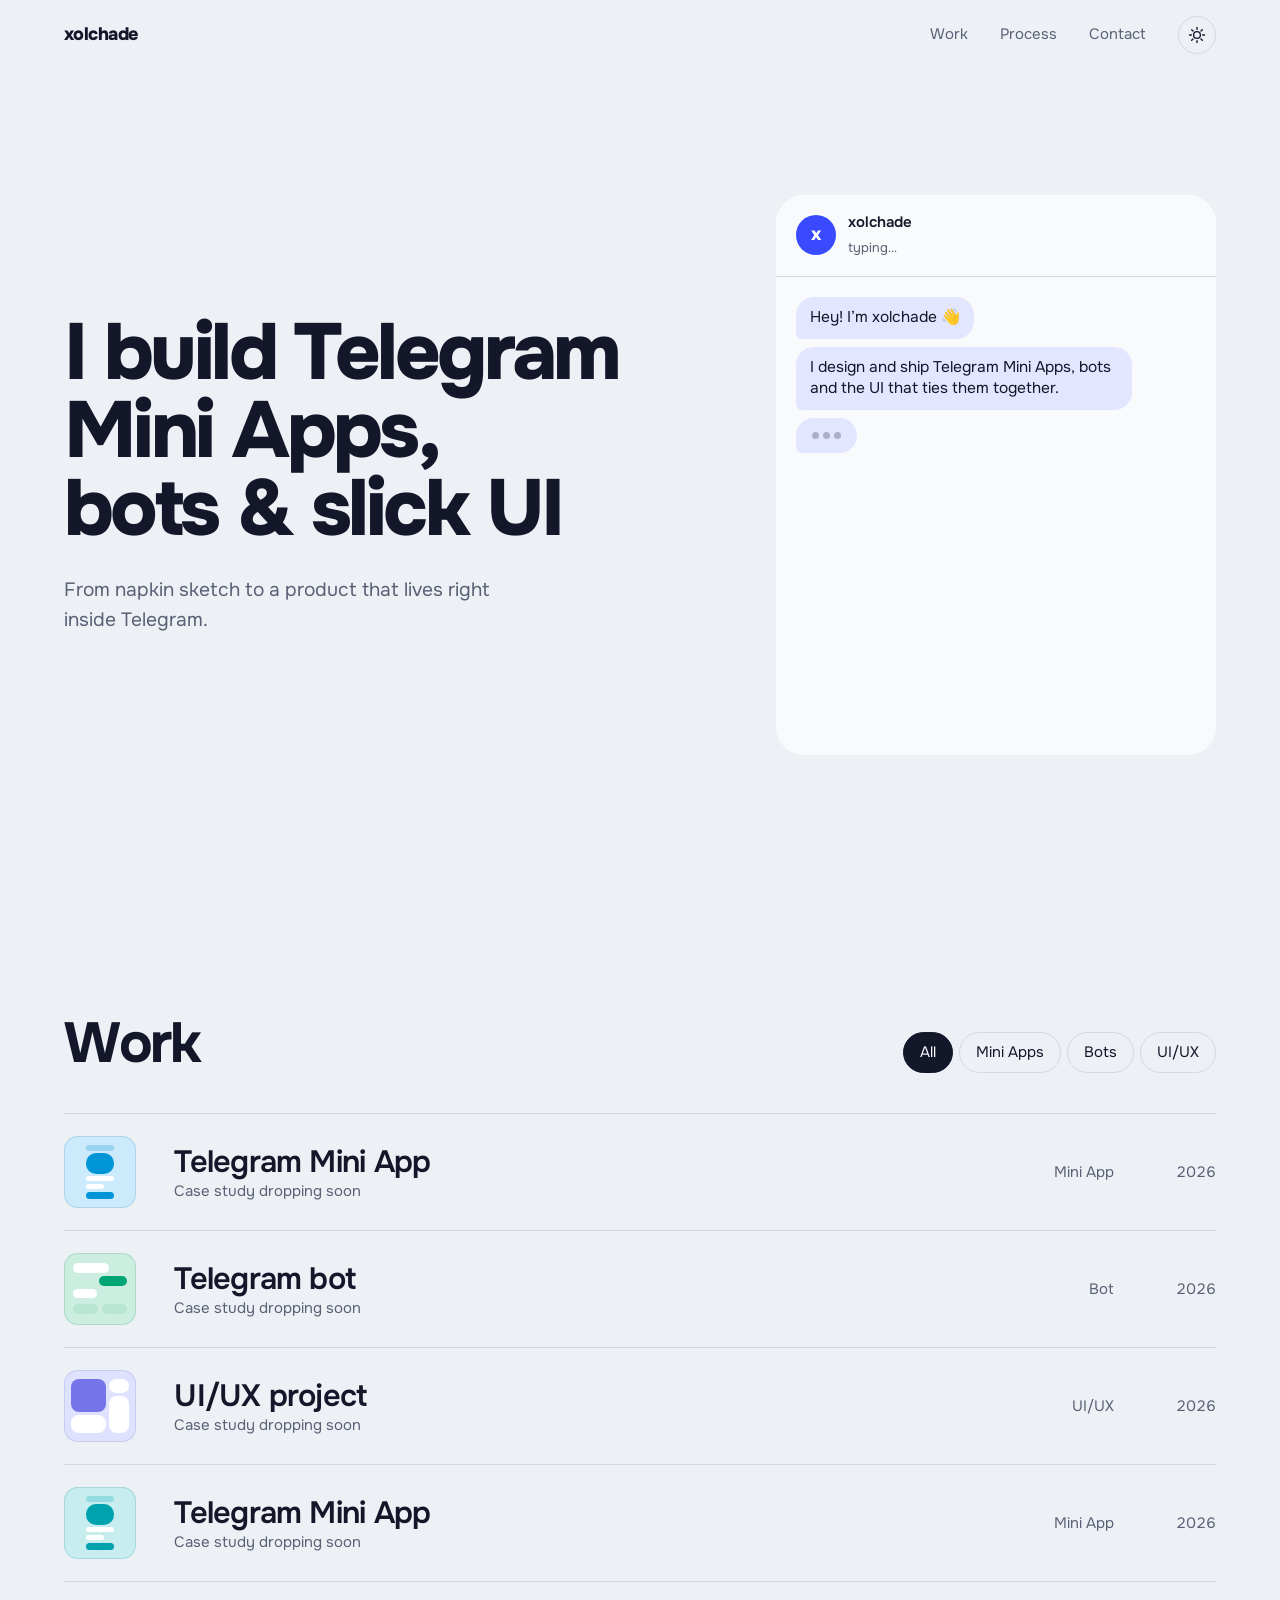
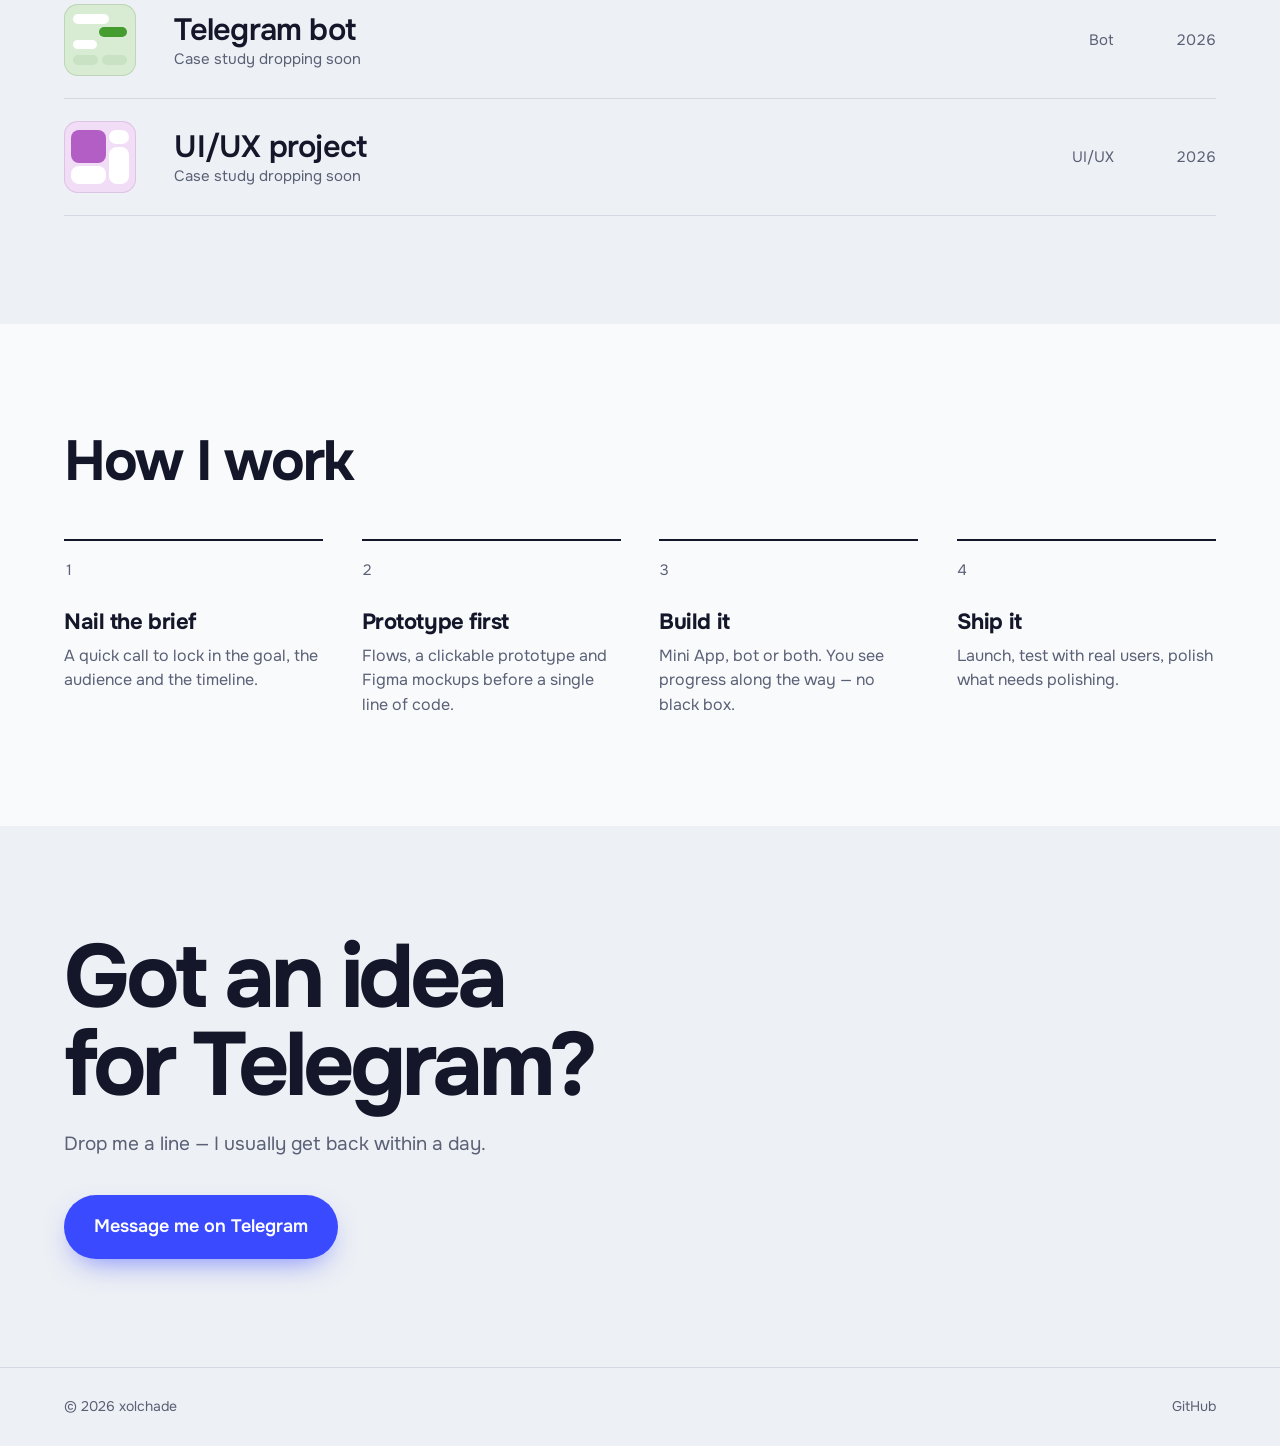
==== index.html @ cffe32b4 "Dark theme, English copy, share image, 404 page Co-Authored-By: Claude Opus 5.5 <noreply@anthropic.c" ====
<!doctype html>
<html lang="en">
<head>
  <meta charset="utf-8">
  <meta name="viewport" content="width=device-width, initial-scale=1">
  <script>try{const t=localStorage.getItem("theme");if(t)document.documentElement.dataset.theme=t}catch{}</script>
  <title>xolchade — Telegram Mini Apps, bots & UI/UX</title>
  <meta name="description" content="I design and ship Telegram Mini Apps, bots and the UI that ties them together.">
  <meta name="theme-color" content="#EDF0F4" media="(prefers-color-scheme: light)">
  <meta name="theme-color" content="#12152B" media="(prefers-color-scheme: dark)">
  <meta property="og:type" content="website">
  <meta property="og:url" content="https://xolchade.github.io/">
  <meta property="og:title" content="xolchade — Telegram Mini Apps, bots & UI/UX">
  <meta property="og:description" content="I design and ship Telegram Mini Apps, bots and the UI that ties them together.">
  <meta property="og:image" content="https://xolchade.github.io/og.png">
  <meta name="twitter:card" content="summary_large_image">
  <link rel="icon" href="favicon.svg" type="image/svg+xml">
  <link rel="preconnect" href="https://fonts.googleapis.com">
  <link rel="preconnect" href="https://fonts.gstatic.com" crossorigin>
  <link rel="stylesheet" href="https://fonts.googleapis.com/css2?family=Onest:wght@400;500;600;700;800&display=swap">
  <link rel="stylesheet" href="styles.css">
  <link rel="modulepreload" href="works.js">
  <script type="speculationrules">
    { "prerender": [{ "where": { "href_matches": "*work.html*" }, "eagerness": "moderate" }] }
  </script>
</head>
<body>
  <a class="skip" href="#works">Skip to work</a>

  <header class="bar">
    <a class="logo" href="./" aria-label="Home">xolchade</a>
    <nav aria-label="Sections">
      <a href="#works">Work</a>
      <a href="#process">Process</a>
      <a href="#contact">Contact</a>
      <button class="theme" id="theme" aria-label="Switch theme">
        <svg class="sun" viewBox="0 0 24 24" aria-hidden="true"><circle cx="12" cy="12" r="4.5"/><path d="M12 2v2.5M12 19.5V22M2 12h2.5M19.5 12H22M4.9 4.9l1.8 1.8M17.3 17.3l1.8 1.8M4.9 19.1l1.8-1.8M17.3 6.7l1.8-1.8"/></svg>
        <svg class="moon" viewBox="0 0 24 24" aria-hidden="true"><path d="M20 14.5A8 8 0 1 1 9.5 4a6.5 6.5 0 0 0 10.5 10.5Z"/></svg>
      </button>
    </nav>
  </header>

  <main>
    <section class="hero">
      <div class="hero-text">
        <h1>I build Telegram Mini Apps, bots &amp;&nbsp;slick&nbsp;UI</h1>
        <p class="lede">From napkin sketch to a product that lives right inside Telegram.</p>
      </div>

      <div class="chat" aria-label="Chat with my bot">
        <div class="chat-head">
          <span class="avatar" aria-hidden="true">x</span>
          <div>
            <b>xolchade</b>
            <small id="status">typing…</small>
          </div>
        </div>
        <ol class="thread" id="thread" aria-live="polite"></ol>
        <div class="keyboard" id="keyboard" hidden>
          <button data-go="works">Show me your work</button>
          <button data-go="process">How do you work?</button>
          <button data-go="contact" class="wide">Let’s build something</button>
        </div>
      </div>
    </section>

    <section id="works" class="works">
      <div class="works-head">
        <h2>Work</h2>
        <div class="filters" role="group" aria-label="Filter projects">
          <button aria-pressed="true" data-filter="all">All</button>
          <button aria-pressed="false" data-filter="miniapp">Mini Apps</button>
          <button aria-pressed="false" data-filter="bot">Bots</button>
          <button aria-pressed="false" data-filter="ui">UI/UX</button>
        </div>
      </div>
      <ul class="list" id="list"></ul>
      <div class="floater" id="floater" aria-hidden="true"></div>
    </section>

    <section id="process" class="process">
      <h2>How I work</h2>
      <ol class="steps">
        <li><h3>Nail the brief</h3><p>A quick call to lock in the goal, the audience and the timeline.</p></li>
        <li><h3>Prototype first</h3><p>Flows, a clickable prototype and Figma mockups before a single line of code.</p></li>
        <li><h3>Build it</h3><p>Mini App, bot or both. You see progress along the way — no black box.</p></li>
        <li><h3>Ship it</h3><p>Launch, test with real users, polish what needs polishing.</p></li>
      </ol>
    </section>

    <section id="contact" class="contact">
      <h2>Got an idea for Telegram?</h2>
      <p>Drop me a line — I usually get back within a day.</p>
      <a class="cta" id="tg" href="#">Message me on Telegram</a>
    </section>
  </main>

  <footer class="foot">
    <span>© <span id="y"></span> xolchade</span>
    <a id="gh" href="#">GitHub</a>
  </footer>

  <script type="module" src="app.js"></script>
  <script type="module" src="theme.js"></script>
</body>
</html>
---- styles.css ----
/* xolchade — portfolio */
@view-transition { navigation: auto; }

:root {
  color-scheme: light dark;
  --frost: light-dark(#EDF0F4, #12152B);
  --paper: light-dark(#F9FAFC, #1A1E3A);
  --ink: light-dark(#14172A, #E9ECF7);
  --slate: light-dark(#5A6075, #9CA3C2);
  --line: light-dark(#D3D8E2, #2B3157);
  --signal: light-dark(#3A4BFF, #7D8BFF);
  --on-signal: light-dark(#FFFFFF, #0E1130);
  --bubble: light-dark(#E2E6FF, #272D5A);
  --shadow: light-dark(var(--shadow), rgb(0 0 0 / .6));
  --font: "Onest", system-ui, sans-serif;
  --pad: clamp(20px, 5vw, 64px);
  --ease: cubic-bezier(.2, .8, .2, 1);
}
:root[data-theme="light"] { color-scheme: light; }
:root[data-theme="dark"] { color-scheme: dark; }

*, *::before, *::after { box-sizing: border-box; }
html { scroll-behavior: smooth; scroll-padding-top: 80px; }
body {
  margin: 0;
  background: var(--frost);
  color: var(--ink);
  font: 400 17px/1.55 var(--font);
  -webkit-font-smoothing: antialiased;
  text-rendering: optimizeLegibility;
}
a { color: inherit; }
h1, h2, h3 { margin: 0; font-weight: 700; letter-spacing: -0.02em; line-height: 1.05; text-wrap: balance; }
p { margin: 0; text-wrap: pretty; }
button { font: inherit; color: inherit; cursor: pointer; }
:focus-visible { outline: 2px solid var(--signal); outline-offset: 3px; border-radius: 6px; }

.skip { position: absolute; left: -999px; }
.skip:focus { left: 16px; top: 16px; z-index: 99; background: var(--ink); color: var(--paper); padding: 8px 14px; }

/* шапка */
.bar {
  position: sticky; top: 0; z-index: 20;
  display: flex; justify-content: space-between; align-items: center;
  padding: 16px var(--pad);
  background: color-mix(in oklab, var(--frost) 82%, transparent);
  backdrop-filter: blur(14px) saturate(1.4);
  view-transition-name: bar;
}
.logo { font-weight: 800; text-decoration: none; font-size: 18px; letter-spacing: -0.03em; }
.bar nav { display: flex; gap: clamp(14px, 3vw, 32px); }
.bar nav a { text-decoration: none; color: var(--slate); font-size: 15px; transition: color .2s; }
.bar nav a:hover { color: var(--ink); }

.bar nav { align-items: center; }
.theme {
  display: grid; place-items: center;
  width: 38px; height: 38px; border-radius: 50%;
  border: 1px solid var(--line); background: transparent; color: var(--ink);
  transition: border-color .2s, rotate .5s var(--ease);
}
.theme:hover { border-color: var(--ink); rotate: 20deg; }
.theme svg { width: 18px; height: 18px; fill: none; stroke: currentColor; stroke-width: 1.8; stroke-linecap: round; }
.theme .moon { display: none; }
:root[data-theme="dark"] .theme .sun { display: none; }
:root[data-theme="dark"] .theme .moon { display: block; }
@media (prefers-color-scheme: dark) {
  :root:not([data-theme="light"]) .theme .sun { display: none; }
  :root:not([data-theme="light"]) .theme .moon { display: block; }
}
/* theme switch: whole page reveals as one circle */
.theming * { view-transition-name: none !important; }
.theming::view-transition-old(root), .theming::view-transition-new(root) { animation: none; mix-blend-mode: normal; }

/* hero */
.hero {
  display: grid;
  grid-template-columns: 1.1fr minmax(320px, 440px);
  gap: clamp(32px, 6vw, 96px);
  align-items: center;
  padding: clamp(40px, 9vh, 120px) var(--pad) clamp(64px, 12vh, 140px);
  min-height: calc(100svh - 64px);
}
.hero h1 { font-size: clamp(40px, 6.2vw, 92px); font-weight: 800; letter-spacing: -0.045em; line-height: 0.98; max-width: 13ch; }
.lede { margin-top: 28px; font-size: clamp(17px, 1.5vw, 21px); color: var(--slate); max-width: 34ch; }

/* чат — главный акцент */
.chat {
  background: var(--paper);
  border-radius: 28px;
  box-shadow: 0 1px 0 var(--line), 0 30px 60px -30px var(--shadow), 0 0 0 1px color-mix(in oklab, var(--ink) 6%, transparent);
  overflow: hidden;
  display: flex; flex-direction: column;
  height: min(560px, 72svh);
}
.chat-head { display: flex; gap: 12px; align-items: center; padding: 16px 20px; border-bottom: 1px solid var(--line); }
.chat-head b { display: block; font-weight: 600; font-size: 15px; }
.chat-head small { color: var(--slate); font-size: 13px; }
.avatar {
  width: 40px; height: 40px; border-radius: 50%;
  display: grid; place-items: center;
  background: var(--signal); color: var(--on-signal); font-weight: 800; font-size: 18px;
}
.thread {
  list-style: none; margin: 0; padding: 20px;
  flex: 1; overflow-y: auto;
  display: flex; flex-direction: column; gap: 8px;
  scrollbar-width: none;
}
.msg {
  max-width: 84%; padding: 10px 14px; border-radius: 18px;
  font-size: 15.5px; line-height: 1.4;
  animation: pop .35s var(--ease) both;
}
.msg.bot { background: var(--bubble); border-bottom-left-radius: 6px; align-self: flex-start; }
.msg.me { background: var(--signal); color: var(--on-signal); border-bottom-right-radius: 6px; align-self: flex-end; }
.typing { display: flex; gap: 4px; padding: 14px 16px; }
.typing i { width: 7px; height: 7px; border-radius: 50%; background: var(--slate); opacity: .4; animation: blink 1s infinite; }
.typing i:nth-child(2) { animation-delay: .15s; }
.typing i:nth-child(3) { animation-delay: .3s; }
@keyframes blink { 50% { opacity: 1; transform: translateY(-2px); } }
@keyframes pop { from { opacity: 0; transform: translateY(8px) scale(.96); } }

.keyboard {
  display: grid; grid-template-columns: 1fr 1fr; gap: 6px;
  padding: 0 14px 14px;
  transition: opacity .4s, translate .4s var(--ease);
  @starting-style { opacity: 0; translate: 0 10px; }
}
.keyboard[hidden] { display: none; }
.keyboard button {
  border: 0; border-radius: 12px; padding: 12px 10px;
  background: color-mix(in oklab, var(--signal) 12%, var(--paper));
  color: var(--signal); font-weight: 600; font-size: 14.5px;
  transition: background .2s, transform .15s;
}
.keyboard button:hover { background: color-mix(in oklab, var(--signal) 20%, var(--paper)); }
.keyboard button:active { transform: scale(.97); }
.keyboard .wide { grid-column: 1 / -1; }
.keyboard a {
  display: block; text-align: center; text-decoration: none;
  border-radius: 12px; padding: 12px 10px; font-weight: 600; font-size: 14.5px;
  background: color-mix(in oklab, var(--signal) 12%, var(--paper)); color: var(--signal);
}
.keyboard a:hover { background: color-mix(in oklab, var(--signal) 20%, var(--paper)); }

/* 404 */
.lost { min-height: 100svh; display: grid; place-items: center; padding: 20px; }
.chat.small { width: min(420px, 100%); height: auto; }
.chat.small .thread { flex: none; }

/* секции */
.works, .process, .contact { padding: clamp(64px, 12vh, 140px) var(--pad); }
h2 { font-size: clamp(32px, 4.4vw, 60px); letter-spacing: -0.04em; }

.works-head { display: flex; flex-wrap: wrap; gap: 24px; justify-content: space-between; align-items: end; margin-bottom: 40px; }
.filters { display: flex; gap: 6px; flex-wrap: wrap; }
.filters button {
  border: 1px solid var(--line); background: transparent;
  padding: 8px 16px; border-radius: 999px; font-size: 15px;
  transition: background .25s, color .25s, border-color .25s;
}
.filters button:hover { border-color: var(--ink); }
.filters button[aria-pressed="true"] { background: var(--ink); color: var(--paper); border-color: var(--ink); }

.list { list-style: none; margin: 0; padding: 0; border-top: 1px solid var(--line); }
.list li { border-bottom: 1px solid var(--line); }
.row {
  display: grid; grid-template-columns: 72px 1fr auto 64px;
  gap: clamp(16px, 3vw, 40px); align-items: center;
  padding: 22px 0; text-decoration: none;
  transition: padding .35s var(--ease);
}
.row .t { font-size: clamp(20px, 2.4vw, 32px); font-weight: 600; letter-spacing: -0.025em; line-height: 1.15; }
.row .t small { display: block; margin-top: 4px; font-size: 15px; font-weight: 400; letter-spacing: 0; color: var(--slate); }
.row .k, .row .yr { color: var(--slate); font-size: 15px; }
.row .yr { text-align: right; font-variant-numeric: tabular-nums; }
.thumb { display: block; width: 72px; aspect-ratio: 1; }
@media (hover: hover) {
  .row:hover { padding-left: 14px; }
  .row:hover .t { color: var(--signal); }
}

.floater {
  position: fixed; left: 0; top: 0; z-index: 30; pointer-events: none;
  width: 300px; aspect-ratio: 4 / 3;
  margin: 24px 0 0 24px;
  opacity: 0; scale: .85;
  transition: opacity .25s, scale .35s var(--ease);
}
.floater.on { opacity: 1; scale: 1; }

/* обложки-заглушки */
.cover {
  --c: light-dark(oklch(62% .17 var(--h)), oklch(70% .15 var(--h)));
  --c2: light-dark(oklch(92% .04 var(--h)), oklch(30% .06 var(--h)));
  --w: light-dark(#fff, oklch(42% .05 var(--h)));
  width: 100%; height: 100%;
  border-radius: 16px;
  background: var(--c2);
  position: relative; overflow: hidden;
  box-shadow: inset 0 0 0 1px light-dark(oklch(85% .05 var(--h)), oklch(38% .06 var(--h)));
}
.cover.sm { border-radius: 14px; }
.cover.lg { box-shadow: 0 24px 50px -20px var(--shadow); }
.cover.xl { border-radius: 28px; }
.cover i { position: absolute; display: block; border-radius: 8%; }
.floater .cover { border-radius: 20px; }

.cover-miniapp i { left: 30%; right: 30%; background: var(--w); border-radius: 6px; }
.cover-miniapp .m-top { top: 12%; height: 8%; background: var(--c); opacity: .25; }
.cover-miniapp .m-card { top: 24%; height: 28%; background: var(--c); border-radius: 10px; }
.cover-miniapp .m-row { top: 56%; height: 7%; }
.cover-miniapp .m-row.s { top: 66%; right: 45%; }
.cover-miniapp .m-btn { top: 78%; height: 10%; background: var(--c); border-radius: 999px; }

.cover-bot i { height: 13%; background: var(--w); border-radius: 999px; }
.cover-bot .b-in { left: 12%; width: 50%; top: 14%; }
.cover-bot .b-out { right: 12%; width: 40%; top: 32%; background: var(--c); }
.cover-bot .b-in.s { width: 34%; top: 50%; }
.cover-bot .b-keys { left: 12%; right: 12%; top: 70%; height: 14%; background: none; display: flex; gap: 6%; position: absolute; }
.cover-bot .b-keys i { position: static; flex: 1; height: 100%; background: color-mix(in oklab, var(--c) 30%, var(--w)); border-radius: 8px; }

.cover-ui i { background: var(--w); border-radius: 8px; }
.cover-ui .u-a { left: 10%; top: 12%; width: 48%; height: 46%; background: var(--c); }
.cover-ui .u-b { left: 62%; top: 12%; width: 28%; height: 20%; }
.cover-ui .u-c { left: 62%; top: 36%; width: 28%; height: 52%; }
.cover-ui .u-d { left: 10%; top: 62%; width: 48%; height: 26%; }

/* процесс — реальная последовательность */
.process { background: var(--paper); }
.steps {
  list-style: none; margin: 48px 0 0; padding: 0;
  display: grid; grid-template-columns: repeat(4, 1fr); gap: clamp(20px, 3vw, 40px);
  counter-reset: s;
}
.steps li { counter-increment: s; border-top: 2px solid var(--ink); padding-top: 18px; }
.steps li::before { content: counter(s); display: block; font-size: 15px; color: var(--slate); margin-bottom: 28px; font-variant-numeric: tabular-nums; }
.steps h3 { font-size: 22px; margin-bottom: 10px; letter-spacing: -0.02em; }
.steps p { color: var(--slate); font-size: 16px; max-width: 30ch; }

/* контакт */
.contact { text-align: left; }
.contact h2 { font-size: clamp(40px, 7vw, 104px); letter-spacing: -0.05em; max-width: 12ch; line-height: .98; }
.contact p { margin-top: 20px; color: var(--slate); font-size: 19px; }
.cta {
  display: inline-block; margin-top: 36px;
  background: var(--signal); color: var(--on-signal); text-decoration: none;
  padding: 18px 30px; border-radius: 999px; font-weight: 600; font-size: 18px;
  transition: transform .2s var(--ease), box-shadow .3s;
  box-shadow: 0 12px 30px -12px color-mix(in oklab, var(--signal) 70%, transparent);
}
.cta:hover { transform: translateY(-2px); box-shadow: 0 18px 36px -12px color-mix(in oklab, var(--signal) 80%, transparent); }

.foot {
  display: flex; justify-content: space-between;
  padding: 28px var(--pad); border-top: 1px solid var(--line);
  color: var(--slate); font-size: 14px;
}
.foot a { text-decoration: none; }
.foot a:hover { color: var(--ink); }

/* страница работы */
.case { padding: clamp(40px, 8vh, 96px) var(--pad) clamp(64px, 10vh, 120px); }
.case-head { max-width: 900px; }
.case-meta { display: flex; gap: 20px; color: var(--slate); font-size: 15px; margin-bottom: 18px; }
.case h1 { font-size: clamp(40px, 6.5vw, 96px); font-weight: 800; letter-spacing: -0.045em; }
.case-cover { margin-top: clamp(32px, 6vh, 64px); aspect-ratio: 16 / 9; max-height: 72vh; width: 100%; }
.case-body {
  display: grid; grid-template-columns: 200px minmax(0, 62ch); gap: 18px 40px;
  margin: clamp(48px, 9vh, 96px) 0 0;
}
.case-body dt { font-weight: 600; }
.case-body dd { margin: 0; color: var(--slate); padding-bottom: 18px; border-bottom: 1px solid var(--line); }
.next {
  display: block; margin-top: clamp(64px, 12vh, 140px); text-decoration: none;
  border-top: 2px solid var(--ink); padding-top: 18px;
}
.next small { color: var(--slate); font-size: 15px; }
.next span { display: block; font-size: clamp(32px, 5vw, 72px); font-weight: 700; letter-spacing: -0.04em; transition: color .25s; }
.next:hover span { color: var(--signal); }

/* переходы между страницами */
::view-transition-old(root), ::view-transition-new(root) { animation-duration: .35s; }
::view-transition-group(*) { animation-duration: .5s; animation-timing-function: var(--ease); }

/* адаптив */
@media (max-width: 900px) {
  .hero { grid-template-columns: 1fr; min-height: auto; }
  .chat { height: 480px; }
  .steps { grid-template-columns: 1fr 1fr; }
}
@media (max-width: 600px) {
  body { font-size: 16px; }
  .bar nav a:nth-child(2) { display: none; }
  .bar nav { gap: 14px; }
  .row { grid-template-columns: 56px 1fr auto; }
  .thumb { width: 56px; }
  .row .yr { display: none; }
  .steps { grid-template-columns: 1fr; }
  .case-body { grid-template-columns: 1fr; gap: 6px; }
  .case-body dd { margin-bottom: 18px; }
}

@media (prefers-reduced-motion: reduce) {
  *, *::before, *::after { animation-duration: .01ms !important; transition-duration: .01ms !important; scroll-behavior: auto !important; }
  @view-transition { navigation: none; }
}
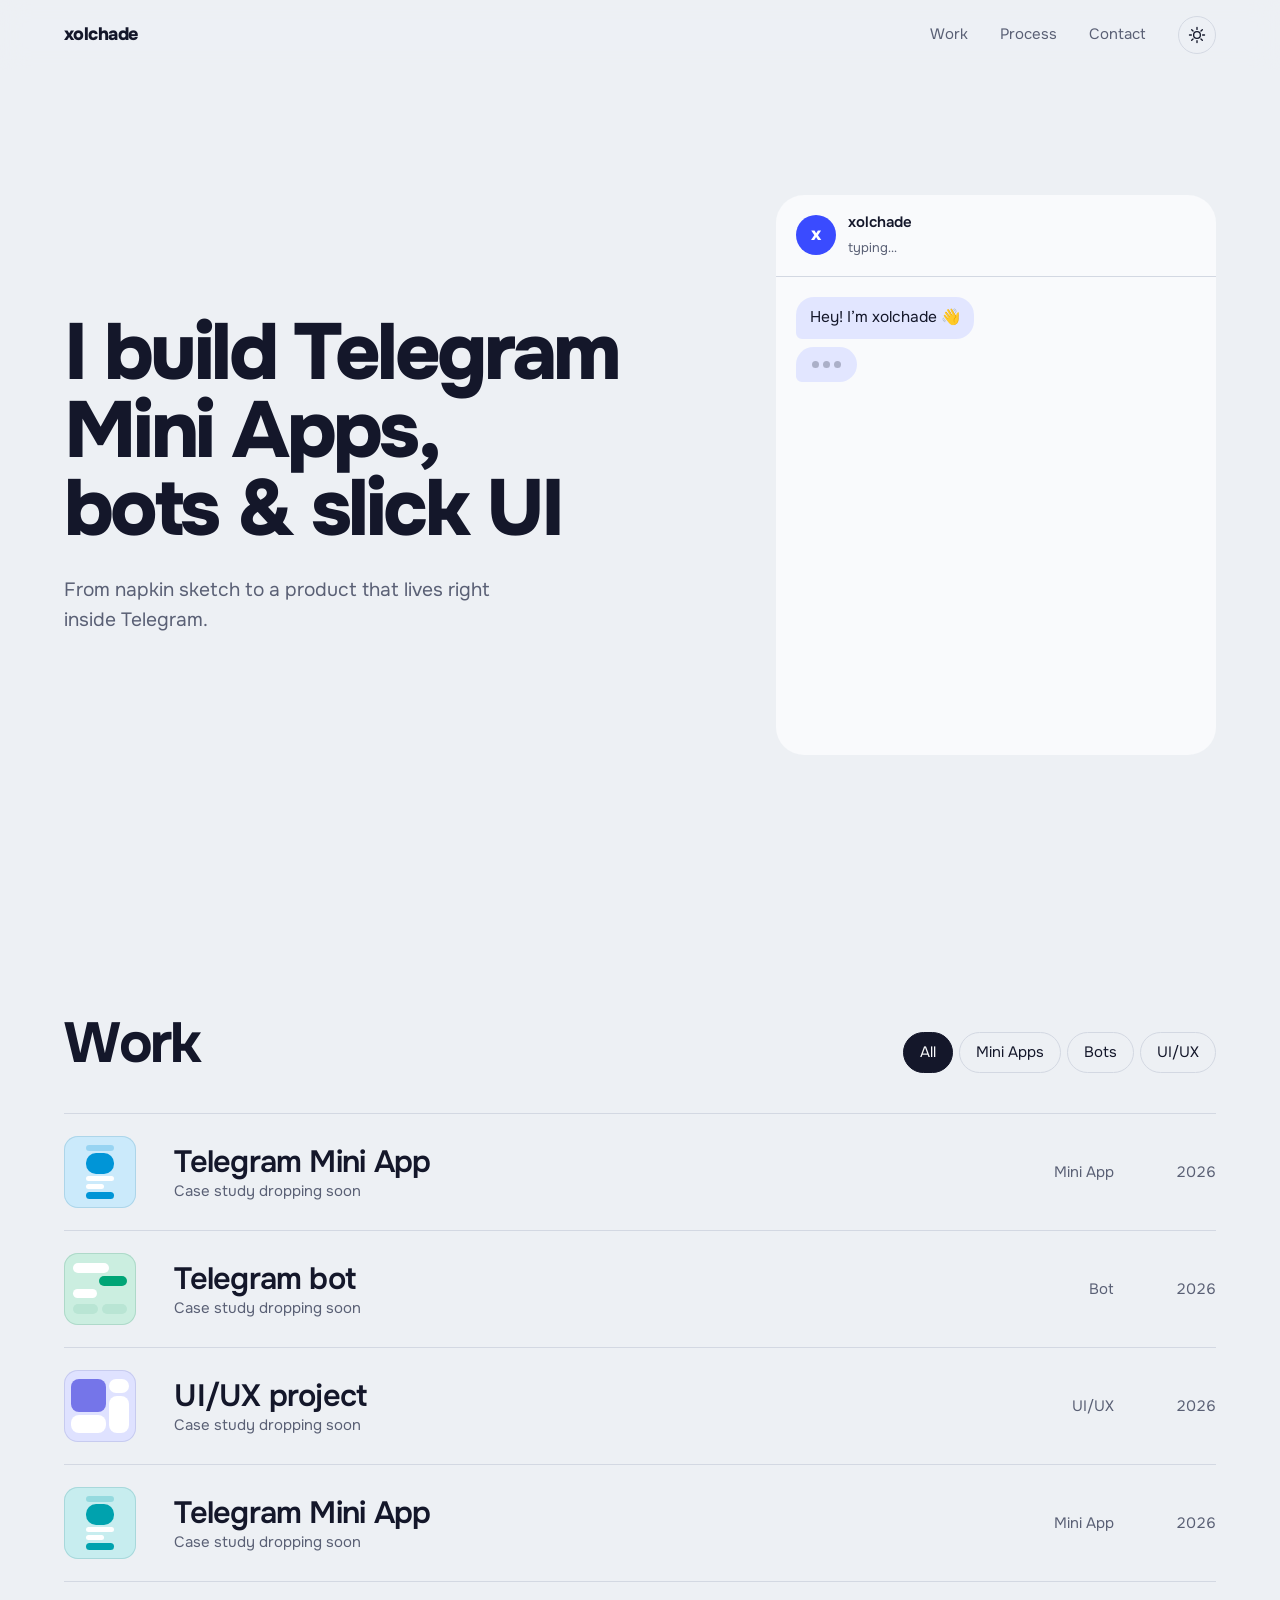
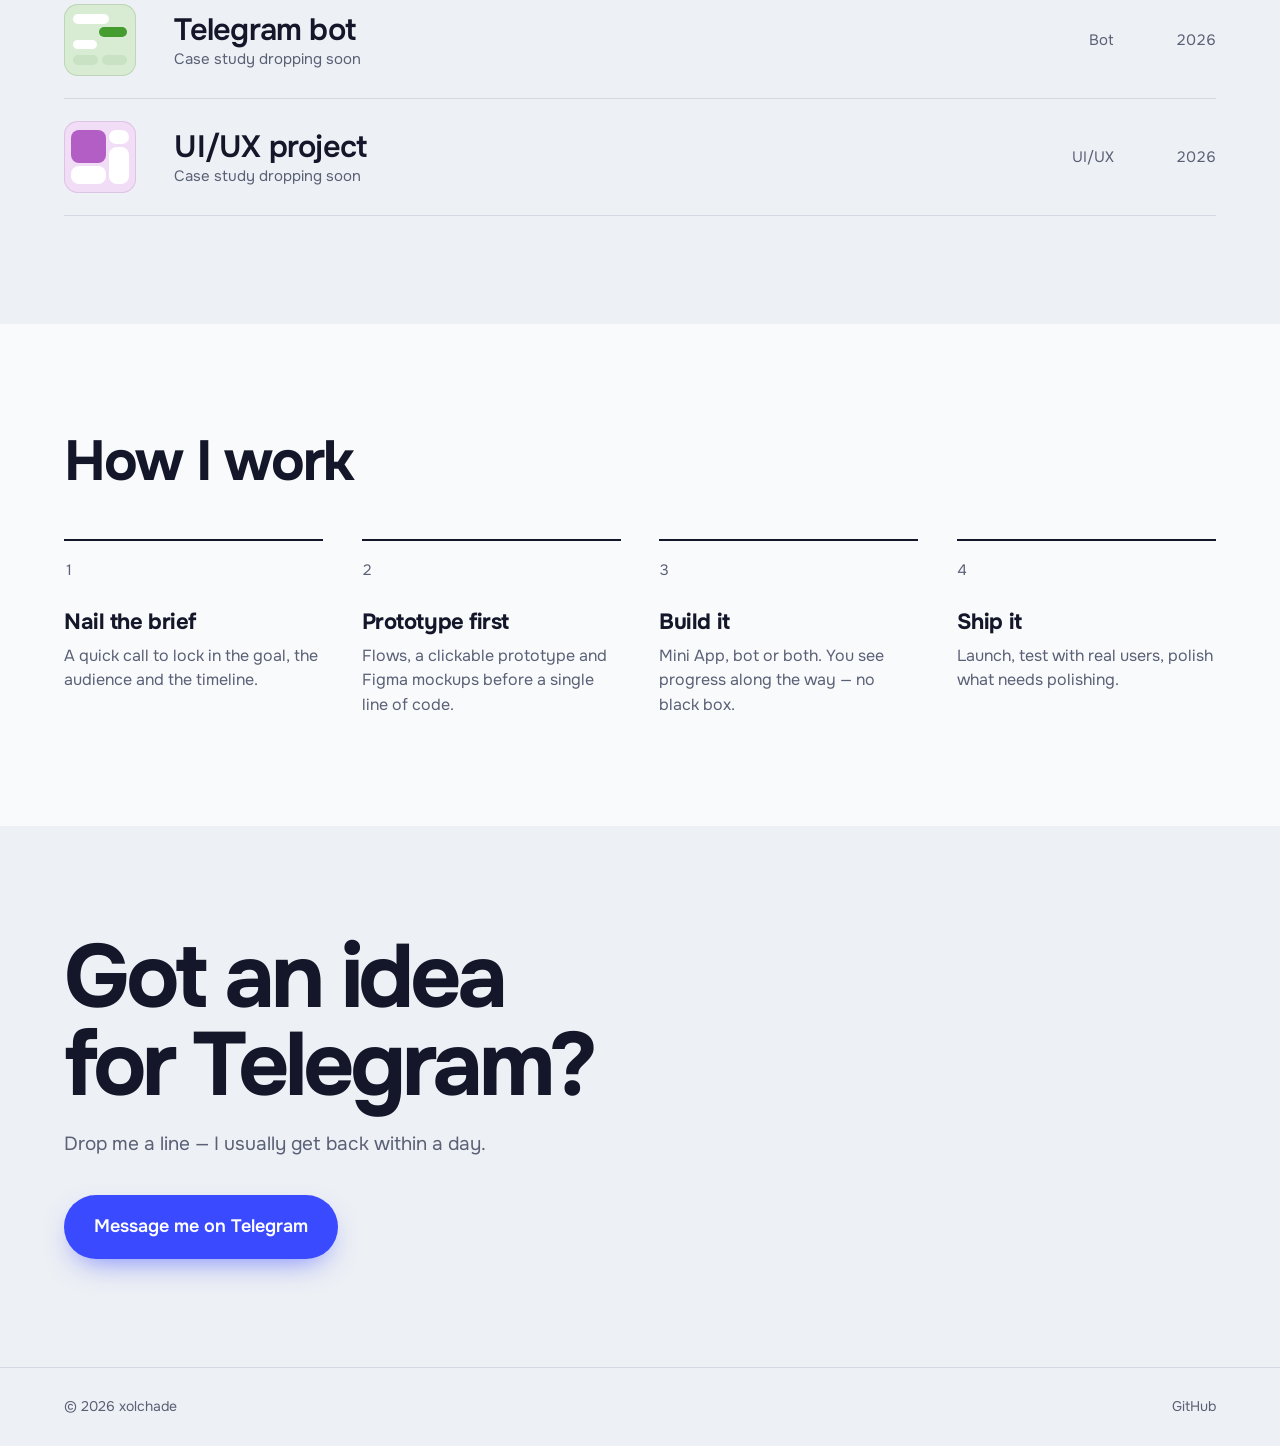
==== commit ad06f0be: "Move to xolchade.dev Co-Authored-By: Claude Opus 5.5 <noreply@anthropic.com> Claude-Session: https:/" ====
--- a/index.html
+++ b/index.html
@@ -9,10 +9,10 @@
   <meta name="theme-color" content="#EDF0F4" media="(prefers-color-scheme: light)">
   <meta name="theme-color" content="#12152B" media="(prefers-color-scheme: dark)">
   <meta property="og:type" content="website">
-  <meta property="og:url" content="https://xolchade.github.io/">
+  <meta property="og:url" content="https://xolchade.dev/">
   <meta property="og:title" content="xolchade — Telegram Mini Apps, bots & UI/UX">
   <meta property="og:description" content="I design and ship Telegram Mini Apps, bots and the UI that ties them together.">
-  <meta property="og:image" content="https://xolchade.github.io/og.png">
+  <meta property="og:image" content="https://xolchade.dev/og.png">
   <meta name="twitter:card" content="summary_large_image">
   <link rel="icon" href="favicon.svg" type="image/svg+xml">
   <link rel="preconnect" href="https://fonts.googleapis.com">
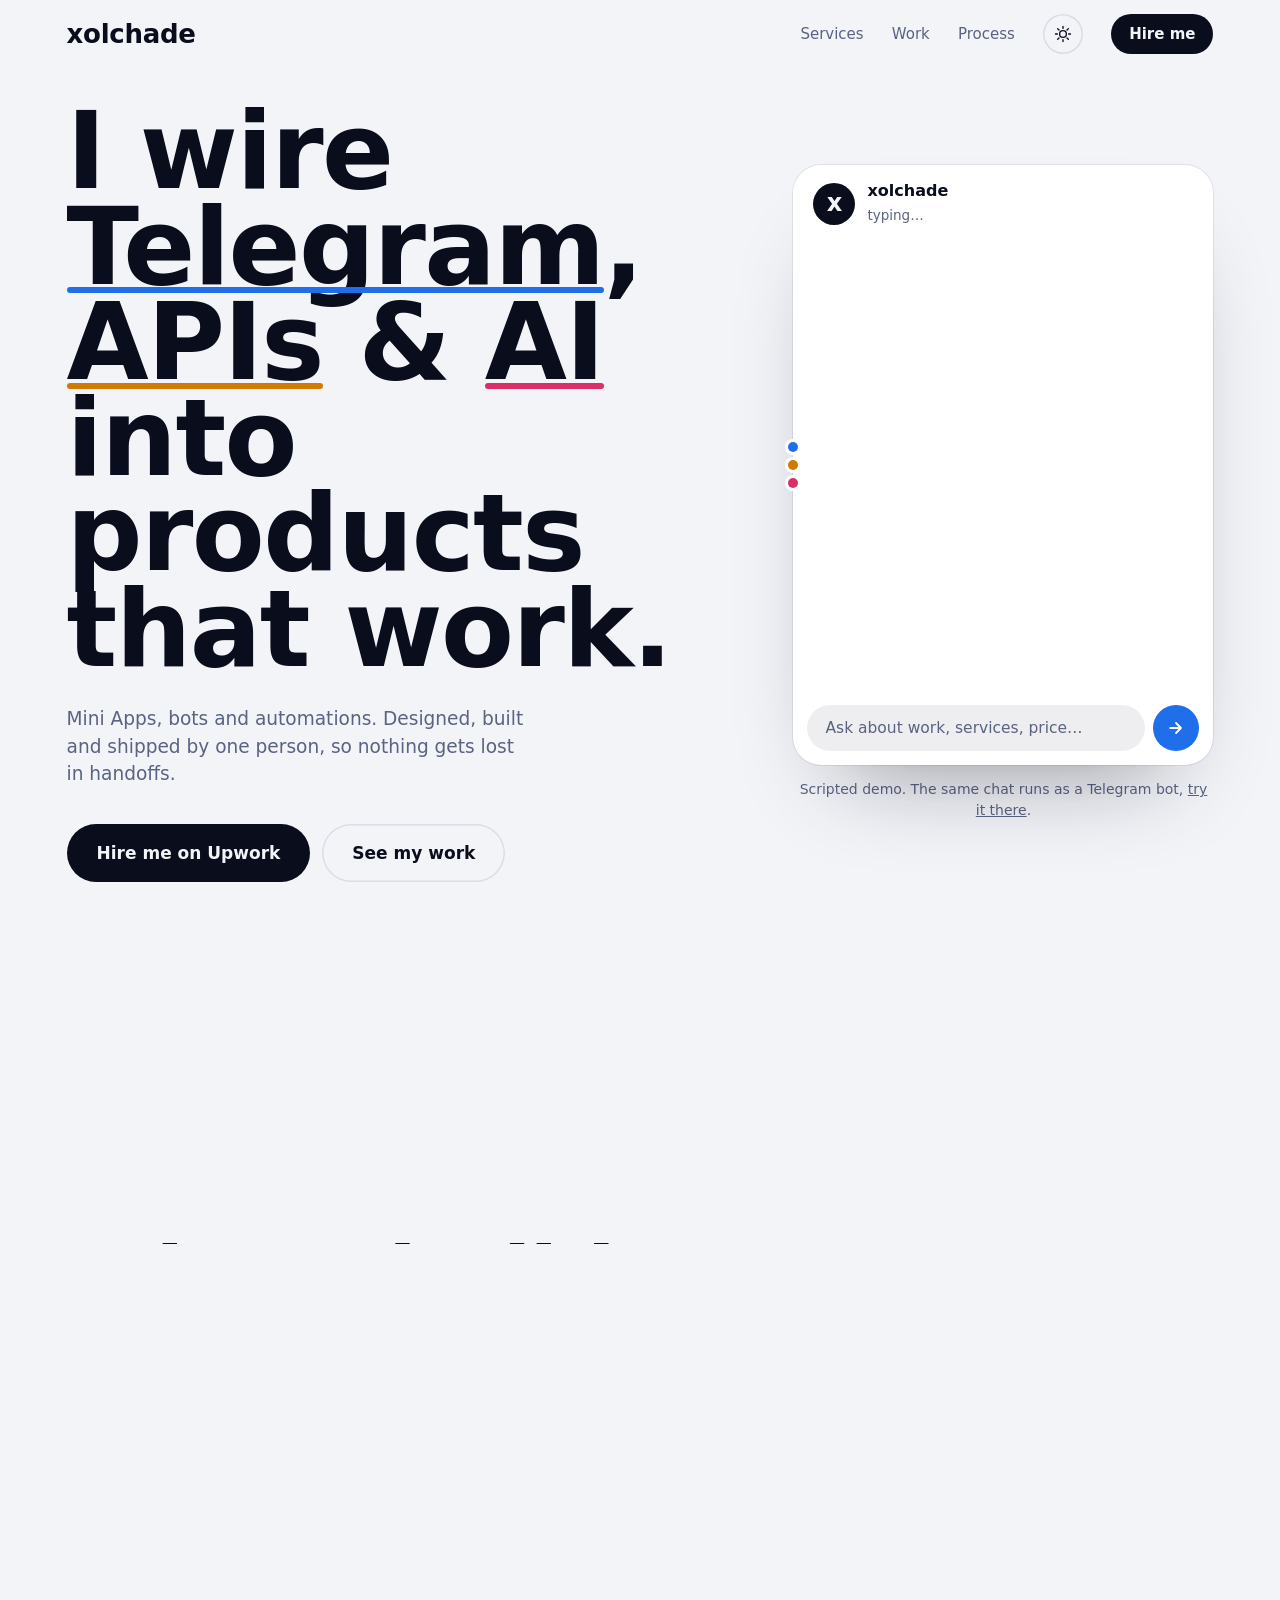
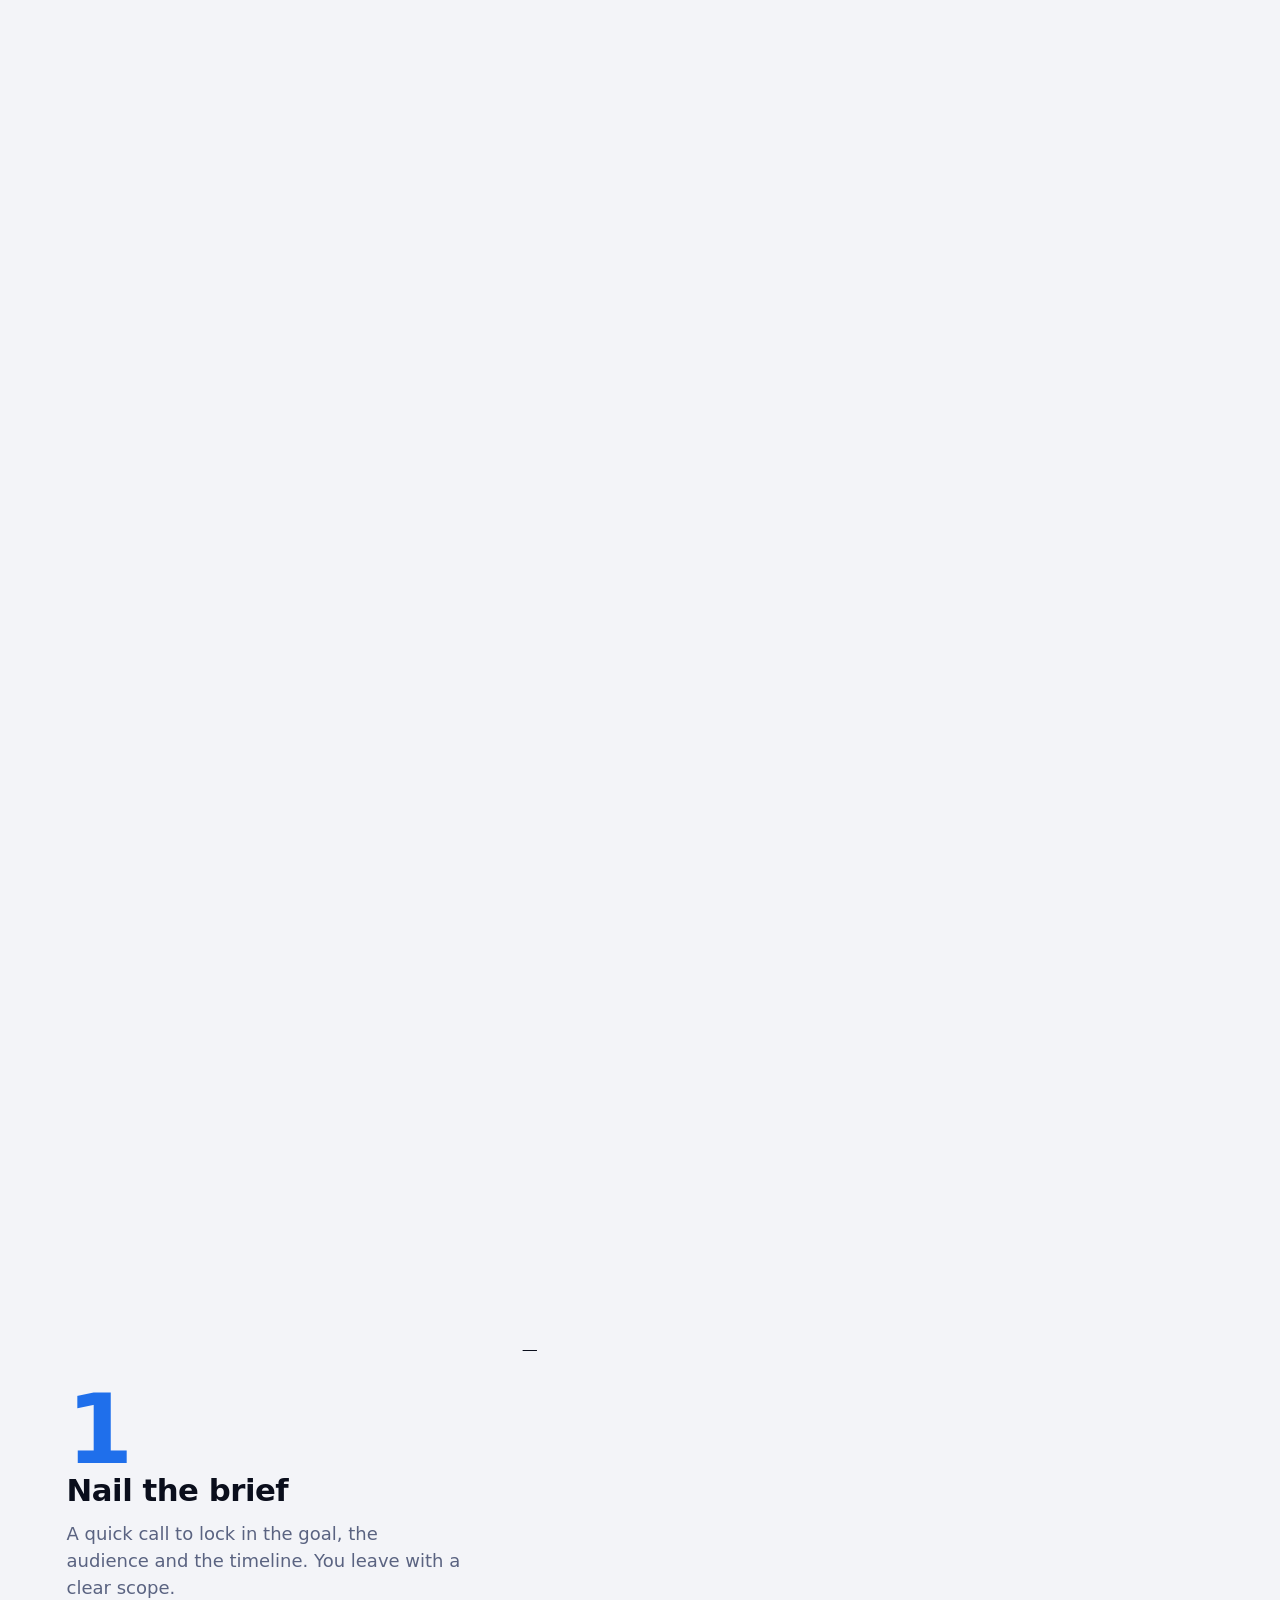
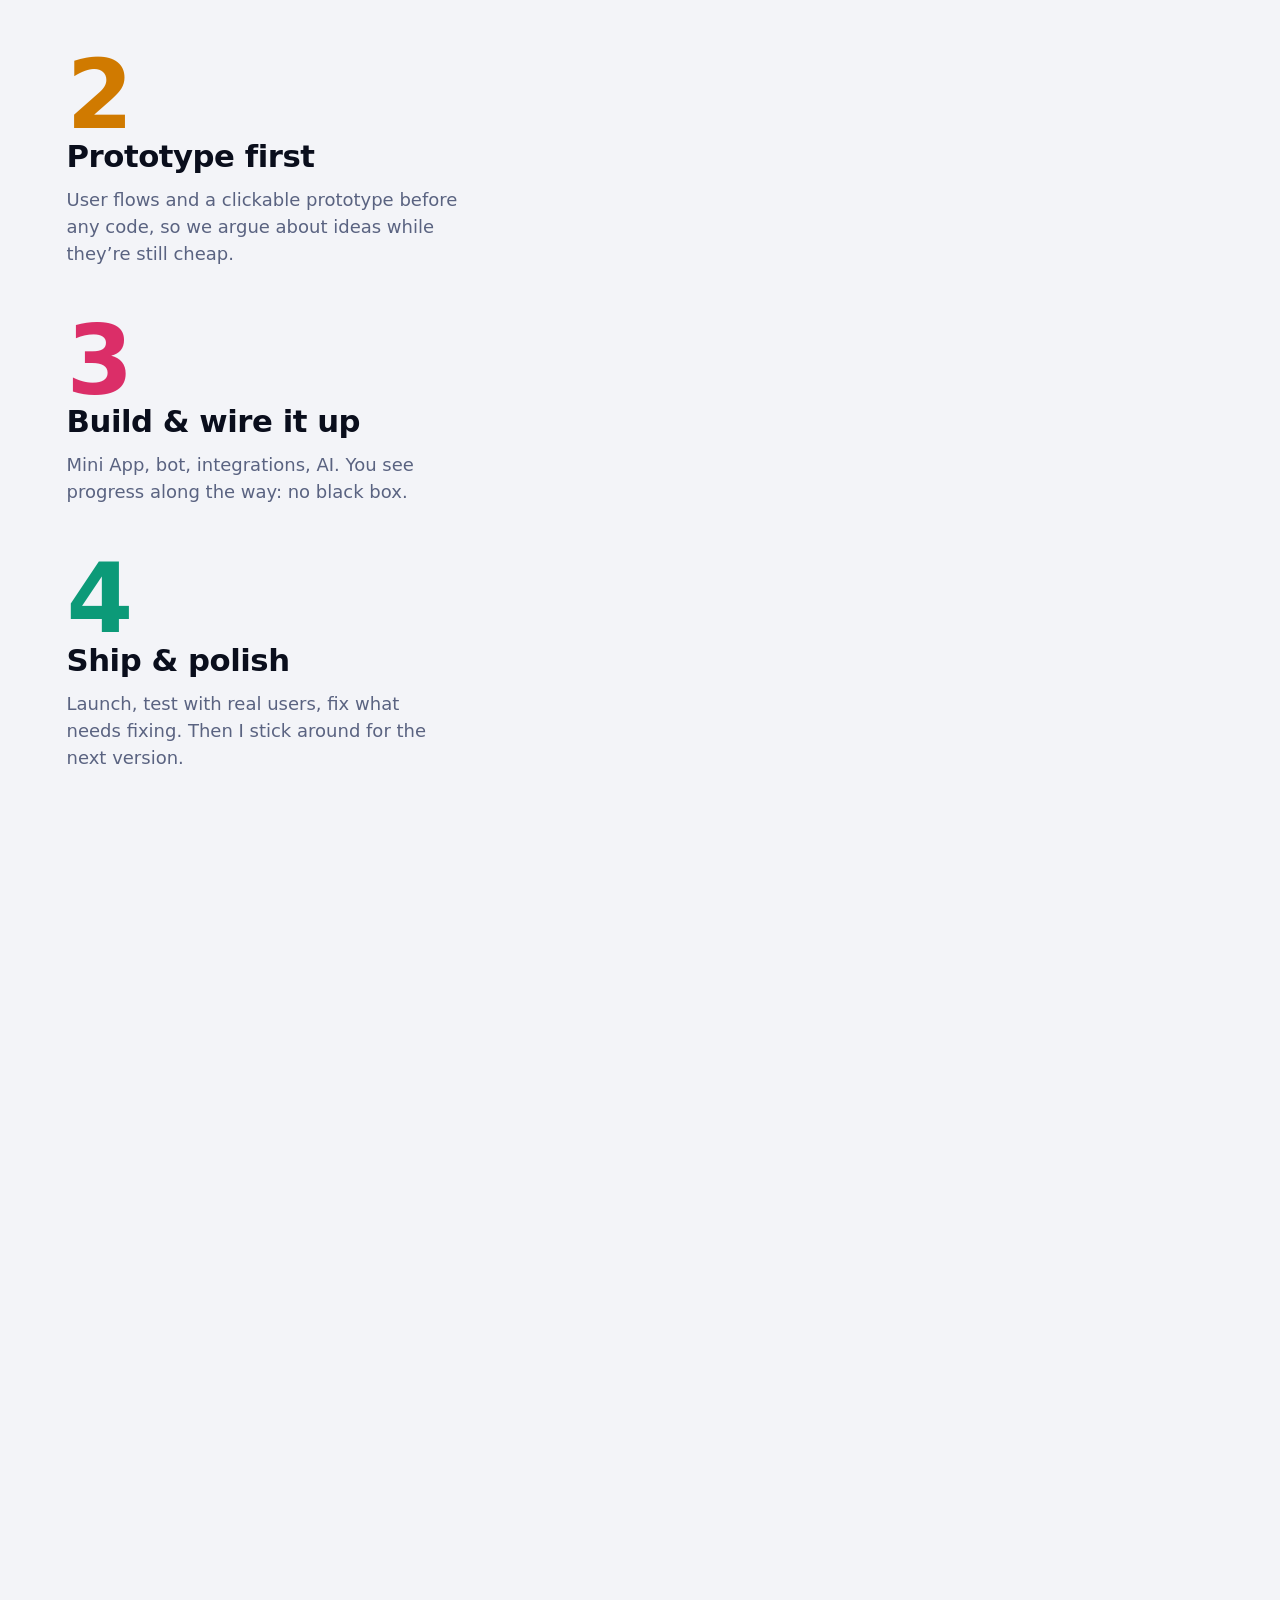
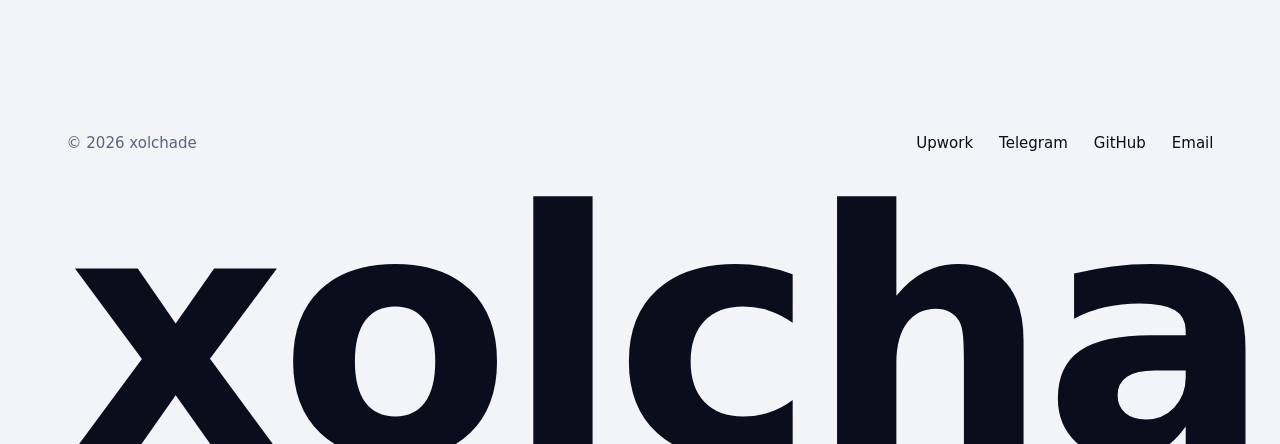
==== commit c6949537: "Portfolio v2: three wires, one product WebGL hero, chat on the first screen, bento work grid with fi" ====
--- a/index.html
+++ b/index.html
@@ -3,103 +3,159 @@
 <head>
   <meta charset="utf-8">
   <meta name="viewport" content="width=device-width, initial-scale=1">
-  <script>try{const t=localStorage.getItem("theme");if(t)document.documentElement.dataset.theme=t}catch{}</script>
-  <title>xolchade — Telegram Mini Apps, bots & UI/UX</title>
-  <meta name="description" content="I design and ship Telegram Mini Apps, bots and the UI that ties them together.">
-  <meta name="theme-color" content="#EDF0F4" media="(prefers-color-scheme: light)">
-  <meta name="theme-color" content="#12152B" media="(prefers-color-scheme: dark)">
+  <script>(()=>{const d=document.documentElement;d.classList.add("js");try{const t=localStorage.getItem("theme");if(t)d.dataset.theme=t;if(sessionStorage.getItem("seen")||matchMedia("(prefers-reduced-motion: reduce)").matches)d.classList.add("skip-intro");sessionStorage.setItem("seen","1")}catch{d.classList.add("skip-intro")}})()</script>
+  <title>xolchade — Telegram Mini Apps, bots, API & AI integrations</title>
+  <meta name="description" content="I wire Telegram, APIs and AI into products that work: Mini Apps, bots, integrations and the UI on top. Available for hire on Upwork.">
+  <meta name="theme-color" content="#F3F4F8" media="(prefers-color-scheme: light)">
+  <meta name="theme-color" content="#090D1A" media="(prefers-color-scheme: dark)">
   <meta property="og:type" content="website">
   <meta property="og:url" content="https://xolchade.dev/">
-  <meta property="og:title" content="xolchade — Telegram Mini Apps, bots & UI/UX">
-  <meta property="og:description" content="I design and ship Telegram Mini Apps, bots and the UI that ties them together.">
+  <meta property="og:title" content="xolchade — I wire Telegram, APIs & AI into products that work">
+  <meta property="og:description" content="Telegram Mini Apps, bots, API and AI integrations, UI/UX. Available for hire on Upwork.">
   <meta property="og:image" content="https://xolchade.dev/og.png">
   <meta name="twitter:card" content="summary_large_image">
   <link rel="icon" href="favicon.svg" type="image/svg+xml">
-  <link rel="preconnect" href="https://fonts.googleapis.com">
-  <link rel="preconnect" href="https://fonts.gstatic.com" crossorigin>
-  <link rel="stylesheet" href="https://fonts.googleapis.com/css2?family=Onest:wght@400;500;600;700;800&display=swap">
+  <link rel="preload" href="fonts/bricolage.woff" as="font" type="font/woff" crossorigin>
   <link rel="stylesheet" href="styles.css">
   <link rel="modulepreload" href="works.js">
+  <link rel="modulepreload" href="ui.js">
   <script type="speculationrules">
     { "prerender": [{ "where": { "href_matches": "*work.html*" }, "eagerness": "moderate" }] }
   </script>
 </head>
 <body>
-  <a class="skip" href="#works">Skip to work</a>
+  <div class="preloader" aria-hidden="true">
+    <div class="pre-wires"><i></i><i></i><i></i></div>
+  </div>
+  <a class="skip" href="#work">Skip to work</a>
 
   <header class="bar">
-    <a class="logo" href="./" aria-label="Home">xolchade</a>
+    <a class="logo" href="./" aria-label="xolchade, home">xolchade</a>
     <nav aria-label="Sections">
-      <a href="#works">Work</a>
-      <a href="#process">Process</a>
-      <a href="#contact">Contact</a>
+      <a class="nav-link" href="#services">Services</a>
+      <a class="nav-link" href="#work">Work</a>
+      <a class="nav-link" href="#process">Process</a>
       <button class="theme" id="theme" aria-label="Switch theme">
         <svg class="sun" viewBox="0 0 24 24" aria-hidden="true"><circle cx="12" cy="12" r="4.5"/><path d="M12 2v2.5M12 19.5V22M2 12h2.5M19.5 12H22M4.9 4.9l1.8 1.8M17.3 17.3l1.8 1.8M4.9 19.1l1.8-1.8M17.3 6.7l1.8-1.8"/></svg>
         <svg class="moon" viewBox="0 0 24 24" aria-hidden="true"><path d="M20 14.5A8 8 0 1 1 9.5 4a6.5 6.5 0 0 0 10.5 10.5Z"/></svg>
       </button>
+      <a class="btn small primary" data-link="upwork" href="#contact">Hire me</a>
     </nav>
   </header>
 
-  <main>
-    <section class="hero">
-      <div class="hero-text">
-        <h1>I build Telegram Mini Apps, bots &amp;&nbsp;slick&nbsp;UI</h1>
-        <p class="lede">From napkin sketch to a product that lives right inside Telegram.</p>
+  <main id="main">
+    <svg class="wire" id="wire" aria-hidden="true"></svg>
+
+    <section class="hero" id="top">
+      <canvas class="gl" id="gl" aria-hidden="true"></canvas>
+      <div class="hero-copy">
+        <h1 class="display split">I wire <span class="nb"><span class="k tg">Telegram</span>,</span> <span class="k api">APIs</span> &amp; <span class="k ai">AI</span> into products that work.</h1>
+        <p class="lede intro" style="--n:0">Mini Apps, bots and automations. Designed, built and shipped by one person, so nothing gets lost in handoffs.</p>
+        <div class="actions intro" style="--n:1">
+          <a class="btn primary magnetic" data-link="upwork" href="#contact">Hire me on Upwork</a>
+          <a class="btn ghost" href="#work">See my work</a>
+        </div>
       </div>
 
-      <div class="chat" aria-label="Chat with my bot">
-        <div class="chat-head">
-          <span class="avatar" aria-hidden="true">x</span>
-          <div>
-            <b>xolchade</b>
-            <small id="status">typing…</small>
+      <div class="chat-wrap intro" style="--n:2">
+        <div class="chat" id="chat" aria-label="Chat demo">
+          <div class="ports" aria-hidden="true"><i></i><i></i><i></i></div>
+          <div class="chat-head">
+            <span class="avatar" aria-hidden="true">x</span>
+            <div>
+              <b>xolchade</b>
+              <small id="status">typing…</small>
+            </div>
           </div>
+          <ol class="thread" id="thread" aria-live="polite" data-native-scroll></ol>
+          <div class="keyboard" id="keyboard" hidden>
+            <button data-go="works">Show me your work</button>
+            <button data-go="services">What can you build?</button>
+            <button data-go="process">How do you work?</button>
+            <button data-go="contact">Let’s build something</button>
+          </div>
+          <form class="ask" id="ask" autocomplete="off">
+            <input id="q" type="text" placeholder="Ask about work, services, price…" aria-label="Message">
+            <button aria-label="Send"><svg viewBox="0 0 24 24" aria-hidden="true"><path d="M5 12h13M12 6l6 6-6 6"/></svg></button>
+          </form>
         </div>
-        <ol class="thread" id="thread" aria-live="polite"></ol>
-        <div class="keyboard" id="keyboard" hidden>
-          <button data-go="works">Show me your work</button>
-          <button data-go="process">How do you work?</button>
-          <button data-go="contact" class="wide">Let’s build something</button>
-        </div>
+        <p class="chat-note">Scripted demo. The same chat runs as a Telegram bot, <a data-link="telegram" href="#contact">try it there</a>.</p>
       </div>
     </section>
 
-    <section id="works" class="works">
-      <div class="works-head">
-        <h2>Work</h2>
-        <div class="filters" role="group" aria-label="Filter projects">
-          <button aria-pressed="true" data-filter="all">All</button>
-          <button aria-pressed="false" data-filter="miniapp">Mini Apps</button>
-          <button aria-pressed="false" data-filter="bot">Bots</button>
-          <button aria-pressed="false" data-filter="ui">UI/UX</button>
-        </div>
+    <section class="services" id="services">
+      <h2 class="display reveal-mask" data-node><span>What I build</span></h2>
+      <div class="svc-list">
+        <article class="svc reveal" style="--c:var(--tg)">
+          <h3 class="display">Telegram Mini Apps &amp; bots</h3>
+          <p>Your product lives where your users already hang out. No app store, no installs: one tap and they’re in.</p>
+        </article>
+        <article class="svc reveal" style="--c:var(--api)">
+          <h3 class="display">API integrations</h3>
+          <p>Payments, CRMs, spreadsheets, whatever you run on. I make your tools talk to each other so nobody copy-pastes at 2am.</p>
+        </article>
+        <article class="svc reveal" style="--c:var(--ai)">
+          <h3 class="display">AI inside the product</h3>
+          <p>Text, images, assistants, automations. AI models plugged into real user flows, not bolted on as a gimmick.</p>
+        </article>
+        <article class="svc reveal" style="--c:var(--ui)">
+          <h3 class="display">UI/UX design</h3>
+          <p>Interfaces that feel native to Telegram and obvious on the first tap. Prototyped in Figma before a line of code.</p>
+        </article>
       </div>
-      <ul class="list" id="list"></ul>
-      <div class="floater" id="floater" aria-hidden="true"></div>
     </section>
 
-    <section id="process" class="process">
-      <h2>How I work</h2>
-      <ol class="steps">
-        <li><h3>Nail the brief</h3><p>A quick call to lock in the goal, the audience and the timeline.</p></li>
-        <li><h3>Prototype first</h3><p>Flows, a clickable prototype and Figma mockups before a single line of code.</p></li>
-        <li><h3>Build it</h3><p>Mini App, bot or both. You see progress along the way — no black box.</p></li>
-        <li><h3>Ship it</h3><p>Launch, test with real users, polish what needs polishing.</p></li>
-      </ol>
+    <section class="stack" aria-label="Stack and AI I work with">
+      <p class="stack-title reveal">Stack &amp; AI I work with</p>
+      <div class="marquee" id="mq1"></div>
+      <div class="marquee rev" id="mq2"></div>
     </section>
 
-    <section id="contact" class="contact">
-      <h2>Got an idea for Telegram?</h2>
-      <p>Drop me a line — I usually get back within a day.</p>
-      <a class="cta" id="tg" href="#">Message me on Telegram</a>
+    <section class="work" id="work">
+      <div class="work-head">
+        <h2 class="display reveal-mask" data-node><span>Selected work</span></h2>
+        <div class="filters reveal" id="filters" role="group" aria-label="Filter projects"></div>
+      </div>
+      <div class="grid" id="grid"></div>
+    </section>
+
+    <section class="process" id="process">
+      <div class="pin">
+        <h2 class="display reveal-mask"><span>How I work</span></h2>
+        <ol class="track" id="track">
+          <li class="step" style="--c:var(--tg)"><b class="num display" aria-hidden="true">1</b><h3>Nail the brief</h3><p>A quick call to lock in the goal, the audience and the timeline. You leave with a clear scope.</p></li>
+          <li class="step" style="--c:var(--api)"><b class="num display" aria-hidden="true">2</b><h3>Prototype first</h3><p>User flows and a clickable prototype before any code, so we argue about ideas while they’re still cheap.</p></li>
+          <li class="step" style="--c:var(--ai)"><b class="num display" aria-hidden="true">3</b><h3>Build &amp; wire it up</h3><p>Mini App, bot, integrations, AI. You see progress along the way: no black box.</p></li>
+          <li class="step" style="--c:var(--ui)"><b class="num display" aria-hidden="true">4</b><h3>Ship &amp; polish</h3><p>Launch, test with real users, fix what needs fixing. Then I stick around for the next version.</p></li>
+        </ol>
+        <div class="rail" aria-hidden="true"><i></i></div>
+      </div>
+    </section>
+
+    <section class="contact" id="contact">
+      <h2 class="display reveal-mask" data-node><span>Got an idea? Let’s wire it up.</span></h2>
+      <p class="lede reveal">Tell me what you’re building. I usually get back within a day.</p>
+      <div class="actions reveal">
+        <a class="btn big primary magnetic" data-link="upwork" href="#">Hire me on Upwork</a>
+        <a class="btn big ghost" data-link="telegram" href="#">Message me on Telegram</a>
+      </div>
     </section>
   </main>
 
   <footer class="foot">
-    <span>© <span id="y"></span> xolchade</span>
-    <a id="gh" href="#">GitHub</a>
+    <div class="foot-row">
+      <span>© <span id="y"></span> xolchade</span>
+      <nav aria-label="Contacts">
+        <a class="ul" data-link="upwork" href="#">Upwork</a>
+        <a class="ul" data-link="telegram" href="#">Telegram</a>
+        <a class="ul" data-link="github" href="#">GitHub</a>
+        <a class="ul" data-link="email" href="#">Email</a>
+      </nav>
+    </div>
+    <div class="wordmark display" id="wordmark" aria-hidden="true">xolchade</div>
   </footer>
 
+  <script type="module" src="ui.js"></script>
   <script type="module" src="app.js"></script>
   <script type="module" src="theme.js"></script>
 </body>
--- a/styles.css
+++ b/styles.css
@@ -1,65 +1,146 @@
-/* xolchade — portfolio */
+/* xolchade.dev — built to DESIGN.md */
+@font-face {
+  font-family: "Bricolage";
+  src: url("fonts/bricolage.woff") format("woff");
+  font-weight: 200 800;
+  font-stretch: 75% 100%;
+  font-display: swap;
+}
 @view-transition { navigation: auto; }
 
 :root {
   color-scheme: light dark;
-  --frost: light-dark(#EDF0F4, #12152B);
-  --paper: light-dark(#F9FAFC, #1A1E3A);
-  --ink: light-dark(#14172A, #E9ECF7);
-  --slate: light-dark(#5A6075, #9CA3C2);
-  --line: light-dark(#D3D8E2, #2B3157);
-  --signal: light-dark(#3A4BFF, #7D8BFF);
-  --on-signal: light-dark(#FFFFFF, #0E1130);
-  --bubble: light-dark(#E2E6FF, #272D5A);
-  --shadow: light-dark(var(--shadow), rgb(0 0 0 / .6));
-  --font: "Onest", system-ui, sans-serif;
-  --pad: clamp(20px, 5vw, 64px);
+  --bg: light-dark(#F3F4F8, #090D1A);
+  --surface: light-dark(#FFFFFF, #121831);
+  --ink: light-dark(#0A0E1C, #F1F3FA);
+  --mute: light-dark(#5A6381, #8E97B6);
+  --hair: light-dark(#DADDE8, #232A47);
+  --tg: light-dark(#1F6FEB, #55A2FF);
+  --api: light-dark(#D07A00, #FFB340);
+  --ai: light-dark(#DB2E68, #FF6092);
+  --ui: light-dark(#0C9A78, #5CE0BE);
+  --d3: light-dark(#6E50DC, #B3A1FF);
+  --on-tg: light-dark(#FFFFFF, #06122B);
+  --font: "Bricolage", system-ui, -apple-system, "Segoe UI", sans-serif;
+  --pad: clamp(22px, 5.2vw, 84px);
+  --sec: clamp(96px, 17vh, 210px);
+  --r-lg: clamp(20px, 2.2vw, 32px);
   --ease: cubic-bezier(.2, .8, .2, 1);
+  --ease-io: cubic-bezier(.65, 0, .35, 1);
+  --intro: .95s;
 }
 :root[data-theme="light"] { color-scheme: light; }
 :root[data-theme="dark"] { color-scheme: dark; }
+:root.skip-intro { --intro: .1s; }
 
 *, *::before, *::after { box-sizing: border-box; }
-html { scroll-behavior: smooth; scroll-padding-top: 80px; }
+html { -webkit-text-size-adjust: 100%; scroll-padding-top: 88px; }
 body {
   margin: 0;
-  background: var(--frost);
+  background: var(--bg);
   color: var(--ink);
-  font: 400 17px/1.55 var(--font);
+  font: 400 18px/1.5 var(--font);
+  font-stretch: 100%;
   -webkit-font-smoothing: antialiased;
   text-rendering: optimizeLegibility;
+  overflow-x: clip;
 }
 a { color: inherit; }
-h1, h2, h3 { margin: 0; font-weight: 700; letter-spacing: -0.02em; line-height: 1.05; text-wrap: balance; }
-p { margin: 0; text-wrap: pretty; }
-button { font: inherit; color: inherit; cursor: pointer; }
-:focus-visible { outline: 2px solid var(--signal); outline-offset: 3px; border-radius: 6px; }
-
-.skip { position: absolute; left: -999px; }
-.skip:focus { left: 16px; top: 16px; z-index: 99; background: var(--ink); color: var(--paper); padding: 8px 14px; }
-
-/* шапка */
+h1, h2, h3, p, ol, ul { margin: 0; }
+ol, ul { padding: 0; list-style: none; }
+p { text-wrap: pretty; }
+button, input { font: inherit; color: inherit; }
+button { cursor: pointer; }
+:focus-visible { outline: 2px solid var(--tg); outline-offset: 3px; border-radius: 8px; }
+::selection { background: var(--ink); color: var(--bg); }
+
+.display {
+  font-stretch: 75%;
+  font-weight: 800;
+  letter-spacing: -0.015em;
+  line-height: .92;
+  text-wrap: balance;
+}
+.lede { font-size: clamp(17px, 1.45vw, 22px); color: var(--mute); max-width: 40ch; }
+
+.skip { position: fixed; left: -999px; top: 12px; z-index: 200; background: var(--ink); color: var(--bg); padding: 10px 16px; border-radius: 999px; }
+.skip:focus { left: 12px; }
+
+/* ---------- preloader ---------- */
+.preloader {
+  position: fixed; inset: 0; z-index: 100;
+  background: var(--bg);
+  display: grid; place-items: center;
+  animation: pre-out .42s var(--ease-io) .74s forwards;
+}
+.skip-intro .preloader { display: none; }
+.pre-wires { width: min(300px, 56vw); display: grid; gap: 11px; }
+.pre-wires i {
+  height: 3px; border-radius: 2px;
+  scale: 0 1; transform-origin: left;
+  animation: pre-grow .45s var(--ease) forwards, pre-merge .26s var(--ease-io) .5s forwards;
+}
+.pre-wires i:nth-child(1) { background: var(--tg); --m: 14px; }
+.pre-wires i:nth-child(2) { background: var(--api); --m: 0px; animation-delay: .07s, .5s; }
+.pre-wires i:nth-child(3) { background: var(--ai); --m: -14px; animation-delay: .14s, .5s; }
+@keyframes pre-grow { to { scale: 1 1; } }
+@keyframes pre-merge { to { translate: 0 var(--m); background: var(--ink); } }
+@keyframes pre-out { to { clip-path: inset(0 0 100% 0); visibility: hidden; } }
+
+/* ---------- buttons, links ---------- */
+.btn {
+  position: relative;
+  display: inline-flex; align-items: center; justify-content: center;
+  height: 58px; padding: 0 30px;
+  border-radius: 999px; border: 0;
+  font-weight: 600; font-size: 17px; line-height: 1;
+  text-decoration: none; white-space: nowrap;
+  transition: translate .5s var(--ease), scale .2s var(--ease), padding .35s var(--ease), box-shadow .25s;
+}
+.btn:active { scale: .97; }
+.btn.primary { background: var(--ink); color: var(--bg); }
+.btn.primary::before {
+  content: ""; position: absolute; left: 22px; top: 50%;
+  width: 6px; height: 6px; margin-top: -3px; border-radius: 50%;
+  background: var(--tg);
+  box-shadow: 10px 0 var(--api), 20px 0 var(--ai);
+  opacity: 0; translate: -8px 0;
+  transition: opacity .25s, translate .35s var(--ease);
+}
+.btn.ghost { box-shadow: inset 0 0 0 1.5px var(--hair); color: var(--ink); background: var(--bg); }
+.btn.small { height: 40px; padding: 0 18px; font-size: 15px; }
+.btn.big { height: 72px; padding: 0 40px; font-size: 20px; }
+@media (hover: hover) {
+  .btn.primary:hover { padding-left: 58px; }
+  .btn.primary:hover::before { opacity: 1; translate: 0 0; }
+  .btn.small.primary:hover { padding-left: 46px; }
+  .btn.small.primary::before { left: 14px; }
+  .btn.ghost:hover { box-shadow: inset 0 0 0 1.5px var(--ink); }
+}
+.ul { text-decoration: none; background: linear-gradient(currentColor, currentColor) 0 100% / 0 1.5px no-repeat; transition: background-size .35s var(--ease); padding-bottom: 2px; }
+.ul:hover { background-size: 100% 1.5px; }
+
+/* ---------- header ---------- */
 .bar {
-  position: sticky; top: 0; z-index: 20;
-  display: flex; justify-content: space-between; align-items: center;
-  padding: 16px var(--pad);
-  background: color-mix(in oklab, var(--frost) 82%, transparent);
-  backdrop-filter: blur(14px) saturate(1.4);
+  position: fixed; inset: 0 0 auto; z-index: 50;
+  display: flex; align-items: center; justify-content: space-between;
+  padding: 14px var(--pad);
+  transition: background .3s;
   view-transition-name: bar;
 }
-.logo { font-weight: 800; text-decoration: none; font-size: 18px; letter-spacing: -0.03em; }
-.bar nav { display: flex; gap: clamp(14px, 3vw, 32px); }
-.bar nav a { text-decoration: none; color: var(--slate); font-size: 15px; transition: color .2s; }
-.bar nav a:hover { color: var(--ink); }
-
-.bar nav { align-items: center; }
+.bar.scrolled { background: color-mix(in oklab, var(--bg) 80%, transparent); backdrop-filter: blur(16px) saturate(1.4); -webkit-backdrop-filter: blur(16px) saturate(1.4); }
+.logo { font-stretch: 75%; font-weight: 800; font-size: 26px; letter-spacing: -0.01em; text-decoration: none; line-height: 1; }
+.bar nav { display: flex; align-items: center; gap: clamp(12px, 2.2vw, 30px); }
+.nav-link { text-decoration: none; font-size: 15px; font-weight: 500; color: var(--mute); transition: color .2s; }
+.nav-link:hover { color: var(--ink); }
 .theme {
   display: grid; place-items: center;
-  width: 38px; height: 38px; border-radius: 50%;
-  border: 1px solid var(--line); background: transparent; color: var(--ink);
-  transition: border-color .2s, rotate .5s var(--ease);
-}
-.theme:hover { border-color: var(--ink); rotate: 20deg; }
+  width: 40px; height: 40px; border-radius: 50%;
+  border: 0; background: transparent; color: var(--ink);
+  box-shadow: inset 0 0 0 1.5px var(--hair);
+  transition: box-shadow .2s, rotate .5s var(--ease);
+}
+.theme:hover { box-shadow: inset 0 0 0 1.5px var(--ink); rotate: 20deg; }
 .theme svg { width: 18px; height: 18px; fill: none; stroke: currentColor; stroke-width: 1.8; stroke-linecap: round; }
 .theme .moon { display: none; }
 :root[data-theme="dark"] .theme .sun { display: none; }
@@ -68,241 +149,328 @@
   :root:not([data-theme="light"]) .theme .sun { display: none; }
   :root:not([data-theme="light"]) .theme .moon { display: block; }
 }
-/* theme switch: whole page reveals as one circle */
 .theming * { view-transition-name: none !important; }
 .theming::view-transition-old(root), .theming::view-transition-new(root) { animation: none; mix-blend-mode: normal; }
 
-/* hero */
+/* ---------- main, wire ---------- */
+main { position: relative; }
+main > section { position: relative; z-index: 1; }
+.wire { position: absolute; inset: 0; width: 100%; height: 100%; z-index: 0; pointer-events: none; overflow: visible; }
+.wire path { fill: none; stroke: var(--ink); stroke-width: 1.5; }
+.wire .ghost path { opacity: .1; }
+.wire .node { fill: var(--bg); stroke: var(--ink); stroke-width: 1.5; transition: fill .4s, r .4s var(--ease); }
+.wire .ghost .node { stroke-opacity: .2; }
+.wire .node.on { fill: var(--ink); r: 6px; }
+.wire .head { fill: var(--ink); filter: drop-shadow(0 0 6px var(--ink)); transition: opacity .3s; }
+
+/* ---------- hero ---------- */
 .hero {
   display: grid;
-  grid-template-columns: 1.1fr minmax(320px, 440px);
-  gap: clamp(32px, 6vw, 96px);
+  grid-template-columns: minmax(0, 1fr) minmax(340px, 420px);
+  gap: clamp(32px, 5vw, 88px);
   align-items: center;
-  padding: clamp(40px, 9vh, 120px) var(--pad) clamp(64px, 12vh, 140px);
-  min-height: calc(100svh - 64px);
-}
-.hero h1 { font-size: clamp(40px, 6.2vw, 92px); font-weight: 800; letter-spacing: -0.045em; line-height: 0.98; max-width: 13ch; }
-.lede { margin-top: 28px; font-size: clamp(17px, 1.5vw, 21px); color: var(--slate); max-width: 34ch; }
-
-/* чат — главный акцент */
+  min-height: 100svh;
+  padding: 104px var(--pad) 120px;
+}
+.gl { position: absolute; inset: 0; width: 100%; height: 100%; z-index: -1; pointer-events: none; }
+.hero h1 { font-size: clamp(52px, 8.3vw, 150px); line-height: .9; text-wrap: wrap; }
+.hero .lede { margin-top: clamp(22px, 3vh, 36px); }
+.actions { display: flex; flex-wrap: wrap; gap: 12px; margin-top: clamp(26px, 4vh, 44px); }
+
+.js .split .w { display: inline-block; overflow: clip; overflow-clip-margin: .02em; vertical-align: top; padding: .06em 0 .1em; margin: -.06em 0 -.1em; }
+.js .split .w > span { display: inline-block; translate: 0 112%; animation: rise .9s var(--ease) forwards; animation-delay: calc(var(--intro) + var(--i) * 45ms); }
+@keyframes rise { to { translate: 0 0; } }
+.k { position: relative; display: inline-block; }
+.nb { white-space: nowrap; }
+.k::after {
+  content: ""; position: absolute; left: 0; right: 0; bottom: .02em; height: .055em; border-radius: 1em;
+  background: var(--c); transform-origin: left; scale: 0 1;
+  animation: draw .6s var(--ease) forwards; animation-delay: calc(var(--intro) + .75s + var(--o, 0s));
+}
+.k.tg { --c: var(--tg); } .k.api { --c: var(--api); --o: .12s; } .k.ai { --c: var(--ai); --o: .24s; }
+@keyframes draw { to { scale: 1 1; } }
+.js .intro { opacity: 0; translate: 0 24px; animation: fade-up .8s var(--ease) forwards; animation-delay: calc(var(--intro) + .45s + var(--n) * 80ms); }
+@keyframes fade-up { to { opacity: 1; translate: 0 0; } }
+
+/* chat */
+.chat-wrap { position: relative; }
 .chat {
-  background: var(--paper);
+  position: relative;
+  display: flex; flex-direction: column;
+  height: min(600px, 68svh); min-height: 460px;
+  background: var(--surface);
   border-radius: 28px;
-  box-shadow: 0 1px 0 var(--line), 0 30px 60px -30px var(--shadow), 0 0 0 1px color-mix(in oklab, var(--ink) 6%, transparent);
-  overflow: hidden;
-  display: flex; flex-direction: column;
-  height: min(560px, 72svh);
-}
-.chat-head { display: flex; gap: 12px; align-items: center; padding: 16px 20px; border-bottom: 1px solid var(--line); }
-.chat-head b { display: block; font-weight: 600; font-size: 15px; }
-.chat-head small { color: var(--slate); font-size: 13px; }
-.avatar {
-  width: 40px; height: 40px; border-radius: 50%;
-  display: grid; place-items: center;
-  background: var(--signal); color: var(--on-signal); font-weight: 800; font-size: 18px;
-}
-.thread {
-  list-style: none; margin: 0; padding: 20px;
-  flex: 1; overflow-y: auto;
-  display: flex; flex-direction: column; gap: 8px;
-  scrollbar-width: none;
-}
-.msg {
-  max-width: 84%; padding: 10px 14px; border-radius: 18px;
-  font-size: 15.5px; line-height: 1.4;
-  animation: pop .35s var(--ease) both;
-}
-.msg.bot { background: var(--bubble); border-bottom-left-radius: 6px; align-self: flex-start; }
-.msg.me { background: var(--signal); color: var(--on-signal); border-bottom-right-radius: 6px; align-self: flex-end; }
-.typing { display: flex; gap: 4px; padding: 14px 16px; }
-.typing i { width: 7px; height: 7px; border-radius: 50%; background: var(--slate); opacity: .4; animation: blink 1s infinite; }
+  box-shadow: 0 0 0 1px color-mix(in oklab, var(--ink) 8%, transparent), 0 50px 90px -50px light-dark(rgb(10 14 28 / .45), rgb(0 0 0 / .8));
+}
+.ports { position: absolute; left: -5px; top: 50%; display: grid; gap: 8px; translate: 0 -50%; z-index: 2; }
+.ports i { width: 10px; height: 10px; border-radius: 50%; background: var(--tg); box-shadow: 0 0 0 3px var(--surface); }
+.ports i:nth-child(2) { background: var(--api); }
+.ports i:nth-child(3) { background: var(--ai); }
+.chat-head { display: flex; gap: 12px; align-items: center; padding: 16px 20px; }
+.chat-head b { display: block; font-weight: 700; font-size: 16px; line-height: 1.2; }
+.chat-head small { color: var(--mute); font-size: 13.5px; }
+.avatar { width: 42px; height: 42px; border-radius: 50%; display: grid; place-items: center; background: var(--ink); color: var(--bg); font-stretch: 75%; font-weight: 800; font-size: 24px; line-height: 1; padding-bottom: 3px; }
+.thread { flex: 1; overflow-y: auto; overscroll-behavior: contain; display: flex; flex-direction: column; gap: 8px; padding: 8px 20px 16px; scrollbar-width: none; }
+.thread::-webkit-scrollbar { display: none; }
+.msg { max-width: 86%; padding: 10px 15px; border-radius: 20px; font-size: 16px; line-height: 1.38; animation: pop .35s var(--ease) both; }
+.msg.bot { background: color-mix(in oklab, var(--ink) 7%, var(--surface)); border-bottom-left-radius: 6px; align-self: flex-start; }
+.msg.me { background: var(--tg); color: var(--on-tg); border-bottom-right-radius: 6px; align-self: flex-end; }
+.msg a { font-weight: 600; }
+.typing { display: flex; gap: 4px; padding: 15px 16px; }
+.typing i { width: 7px; height: 7px; border-radius: 50%; background: var(--mute); opacity: .4; animation: blink 1s infinite; }
 .typing i:nth-child(2) { animation-delay: .15s; }
 .typing i:nth-child(3) { animation-delay: .3s; }
-@keyframes blink { 50% { opacity: 1; transform: translateY(-2px); } }
-@keyframes pop { from { opacity: 0; transform: translateY(8px) scale(.96); } }
-
-.keyboard {
-  display: grid; grid-template-columns: 1fr 1fr; gap: 6px;
-  padding: 0 14px 14px;
-  transition: opacity .4s, translate .4s var(--ease);
-  @starting-style { opacity: 0; translate: 0 10px; }
-}
+@keyframes blink { 50% { opacity: 1; translate: 0 -2px; } }
+@keyframes pop { from { opacity: 0; translate: 0 8px; scale: .96; } }
+.keyboard { display: grid; grid-template-columns: 1fr 1fr; gap: 6px; padding: 0 14px 10px; animation: pop .5s var(--ease) both; }
 .keyboard[hidden] { display: none; }
-.keyboard button {
-  border: 0; border-radius: 12px; padding: 12px 10px;
-  background: color-mix(in oklab, var(--signal) 12%, var(--paper));
-  color: var(--signal); font-weight: 600; font-size: 14.5px;
-  transition: background .2s, transform .15s;
-}
-.keyboard button:hover { background: color-mix(in oklab, var(--signal) 20%, var(--paper)); }
-.keyboard button:active { transform: scale(.97); }
+.keyboard button, .keyboard a {
+  display: block; text-align: center; text-decoration: none;
+  border: 0; border-radius: 13px; padding: 12px 8px;
+  background: color-mix(in oklab, var(--tg) 13%, var(--surface)); color: var(--tg);
+  font-weight: 600; font-size: 14.5px; line-height: 1.2;
+  transition: background .2s, scale .15s;
+}
+.keyboard button:hover, .keyboard a:hover { background: color-mix(in oklab, var(--tg) 22%, var(--surface)); }
+.keyboard button:active { scale: .97; }
 .keyboard .wide { grid-column: 1 / -1; }
-.keyboard a {
-  display: block; text-align: center; text-decoration: none;
-  border-radius: 12px; padding: 12px 10px; font-weight: 600; font-size: 14.5px;
-  background: color-mix(in oklab, var(--signal) 12%, var(--paper)); color: var(--signal);
-}
-.keyboard a:hover { background: color-mix(in oklab, var(--signal) 20%, var(--paper)); }
+.ask { display: flex; gap: 8px; padding: 0 14px 14px; }
+.ask input { flex: 1; min-width: 0; height: 46px; border: 0; border-radius: 999px; padding: 0 18px; background: color-mix(in oklab, var(--ink) 6%, var(--surface)); font-size: 15.5px; }
+.ask input::placeholder { color: var(--mute); }
+.ask button { flex: none; width: 46px; height: 46px; border: 0; border-radius: 50%; background: var(--tg); color: var(--on-tg); display: grid; place-items: center; transition: scale .15s; }
+.ask button:active { scale: .92; }
+.ask svg { width: 20px; height: 20px; fill: none; stroke: currentColor; stroke-width: 2.2; stroke-linecap: round; stroke-linejoin: round; }
+.chat-note { margin-top: 14px; font-size: 14px; color: var(--mute); text-align: center; }
+
+/* ---------- reveals ---------- */
+.js .reveal-mask { overflow: clip; overflow-clip-margin: .04em; padding-bottom: .12em; margin-bottom: -.12em; }
+.js .reveal-mask > span { display: block; translate: 0 112%; transition: translate .9s var(--ease); }
+.js .reveal-mask.in > span { translate: 0 0; }
+.js .reveal { opacity: 0; translate: 0 24px; transition: opacity .8s var(--ease), translate .8s var(--ease); transition-delay: calc(var(--d, 0) * 1ms); }
+.js .reveal.in { opacity: 1; translate: 0 0; }
+
+/* ---------- services ---------- */
+.services { padding: var(--sec) var(--pad) calc(var(--sec) * .6); }
+.services h2, .work h2, .process h2 { font-size: clamp(44px, 6.4vw, 104px); }
+.svc-list { margin-top: clamp(40px, 7vh, 88px); display: grid; gap: clamp(36px, 6vh, 64px); }
+.svc { display: grid; grid-template-columns: minmax(0, 7fr) minmax(0, 5fr); gap: clamp(20px, 4vw, 64px); align-items: end; position: relative; padding-bottom: 22px; }
+.svc h3 { font-size: clamp(38px, 5.6vw, 92px); line-height: .95; transition: translate .5s var(--ease); }
+.svc p { color: var(--mute); max-width: 46ch; padding-bottom: .35em; transition: color .3s; }
+.svc::after {
+  content: ""; position: absolute; left: 0; right: 0; bottom: 0; height: 3px; border-radius: 3px;
+  background: var(--c); transform-origin: left; scale: 0 1;
+  transition: scale 1.1s var(--ease) calc(var(--d, 0) * 1ms + .15s), height .3s var(--ease);
+}
+.svc.in::after { scale: 1 1; }
+@media (hover: hover) {
+  .svc:hover h3 { translate: 14px 0; }
+  .svc:hover p { color: var(--ink); }
+  .svc:hover::after { height: 8px; }
+}
+
+/* ---------- stack marquee ---------- */
+.stack { padding: calc(var(--sec) * .5) 0; --skew: 0deg; }
+.stack-title { padding: 0 var(--pad); color: var(--mute); font-size: 17px; font-weight: 500; margin-bottom: 22px; }
+.marquee { display: flex; overflow: hidden; white-space: nowrap; user-select: none; transform: skewX(var(--skew)); transition: transform .5s var(--ease); }
+.run { flex: none; display: flex; align-items: center; animation: marq 46s linear infinite; }
+.marquee.rev .run { animation-direction: reverse; }
+@keyframes marq { to { translate: -100% 0; } }
+.it { display: inline-flex; align-items: center; font-stretch: 75%; font-weight: 800; font-size: clamp(34px, 5vw, 76px); line-height: 1.15; letter-spacing: -0.01em; }
+.it::after { content: ""; width: .22em; height: .22em; border-radius: 50%; background: var(--c); margin: 0 .5em; }
+.marquee.rev .it { color: transparent; -webkit-text-stroke: 1.5px var(--mute); }
+
+/* ---------- work ---------- */
+.work { padding: var(--sec) var(--pad); }
+.work-head { display: flex; flex-wrap: wrap; align-items: end; justify-content: space-between; gap: 24px 40px; margin-bottom: clamp(28px, 5vh, 56px); }
+.filters { display: flex; flex-wrap: wrap; gap: 8px; }
+.chip {
+  display: inline-flex; align-items: center; gap: 8px;
+  height: 42px; padding: 0 18px; border: 0; border-radius: 999px;
+  background: color-mix(in oklab, var(--ink) 6%, transparent); color: var(--ink);
+  font-size: 15px; font-weight: 500;
+  transition: background .25s, color .25s;
+}
+.chip i { width: 8px; height: 8px; border-radius: 50%; background: var(--c); }
+.chip:hover { background: color-mix(in oklab, var(--ink) 12%, transparent); }
+.chip[aria-pressed="true"] { background: var(--ink); color: var(--bg); }
+
+.grid { display: grid; grid-template-columns: repeat(12, minmax(0, 1fr)); grid-auto-rows: clamp(200px, 21vw, 320px); gap: clamp(12px, 1.4vw, 20px); }
+.card, .case-cover, .floater {
+  --c: light-dark(oklch(58% .19 var(--h)), oklch(76% .15 var(--h)));
+  --c2: light-dark(oklch(93.5% .035 var(--h)), oklch(25% .045 var(--h)));
+  --w: light-dark(oklch(99% .008 var(--h)), oklch(34% .055 var(--h)));
+}
+.card {
+  position: relative; display: block; overflow: hidden;
+  grid-column: span var(--cs); grid-row: span var(--rs);
+  border-radius: var(--r-lg);
+  background: var(--c2); color: var(--ink); text-decoration: none;
+  transform: perspective(1100px) rotateX(var(--rx, 0deg)) rotateY(var(--ry, 0deg));
+  transition: transform .5s var(--ease), opacity .8s var(--ease), translate .8s var(--ease);
+}
+.card.tilt { transition: transform .1s linear; }
+.card::after {
+  content: ""; position: absolute; inset: 0; pointer-events: none;
+  background: radial-gradient(280px circle at var(--mx, 50%) var(--my, 50%), color-mix(in oklab, var(--c) 26%, transparent), transparent 70%);
+  opacity: 0; transition: opacity .35s;
+}
+.card .cover { position: absolute; inset: 0; }
+.art { position: absolute; left: 6%; top: 5%; width: 88%; height: 70%; translate: var(--px, 0px) var(--py, 0px); transition: scale .7s var(--ease), translate .5s var(--ease); }
+.cap { position: absolute; left: 0; right: 0; bottom: 0; padding: clamp(16px, 1.6vw, 24px); display: flex; align-items: end; justify-content: space-between; gap: 12px; }
+.cap b { display: block; font-size: clamp(19px, 1.6vw, 24px); font-weight: 700; letter-spacing: -0.01em; line-height: 1.15; }
+.cap small { display: block; margin-top: 2px; font-size: 14px; color: color-mix(in oklab, var(--ink) 62%, transparent); }
+.cap .yr { font-size: 14px; font-weight: 500; font-variant-numeric: tabular-nums; color: color-mix(in oklab, var(--ink) 62%, transparent); }
+@media (hover: hover) {
+  .card:hover::after { opacity: 1; }
+  .card:hover .art { scale: 1.06; }
+}
+
+/* cover drawings */
+.art .c { fill: var(--c); } .art .w { fill: var(--w); } .art .ink { fill: var(--ink); }
+.art .o3 { opacity: .32; } .art .o6 { opacity: .62; }
+.art .ln { fill: none; stroke: var(--c); stroke-width: 3; opacity: .35; stroke-linecap: round; }
+.art .ln.run { opacity: 1; stroke-dasharray: 14 130; animation: dash 2.2s linear infinite; }
+.art .bgs { fill: none; stroke: var(--c2); stroke-width: 5; stroke-linecap: round; }
+.art .sel { fill: none; stroke: var(--ink); stroke-width: 2; stroke-dasharray: 6 6; }
+.art .bob { animation: bob 3.2s ease-in-out infinite; }
+.art .pop { animation: popk 2.4s ease-in-out infinite; transform-box: fill-box; transform-origin: center; }
+.art .pulse { animation: pulse 1.8s ease-in-out infinite; transform-box: fill-box; transform-origin: center; }
+.art .dot { animation: blink 1s infinite; }
+.art .spin { animation: spin 9s linear infinite; transform-box: fill-box; transform-origin: center; }
+.art .spin.rev { animation-direction: reverse; animation-duration: 6s; }
+.art .blink { animation: caret 1s steps(1) infinite; }
+.art .ptr { animation: ptr 3.4s var(--ease-io) infinite; }
+.art .d1 { animation-delay: -.5s; } .art .d2 { animation-delay: -1s; }
+.art * { animation-play-state: paused; }
+.card:hover .art *, .case-cover .art *, .floater .art * { animation-play-state: running; }
+@keyframes dash { to { stroke-dashoffset: -144; } }
+@keyframes bob { 50% { translate: 0 -8px; } }
+@keyframes popk { 50% { scale: .88; } }
+@keyframes pulse { 50% { scale: 1.08; } }
+@keyframes spin { to { rotate: 360deg; } }
+@keyframes caret { 50% { opacity: 0; } }
+@keyframes ptr { 50% { translate: -46px 44px; } }
+
+/* ---------- process ---------- */
+.process { padding: var(--sec) 0; }
+.process h2 { padding: 0 var(--pad); }
+.track { display: grid; gap: 56px; padding: 0 var(--pad); margin-top: clamp(36px, 6vh, 72px); }
+.step h3 { font-size: clamp(24px, 2.4vw, 36px); font-weight: 700; letter-spacing: -0.015em; line-height: 1.1; margin-top: 6px; }
+.step p { color: var(--mute); max-width: 36ch; margin-top: 12px; }
+.num { display: block; font-size: 96px; line-height: .8; color: var(--c); }
+.rail { display: none; }
+.process.pinned { padding: 0; }
+.process.pinned .pin { position: sticky; top: 0; height: 100vh; overflow: hidden; display: flex; flex-direction: column; justify-content: center; padding-top: 72px; }
+.process.pinned .track { display: flex; gap: clamp(40px, 6vw, 110px); width: max-content; padding-right: 22vw; margin-top: clamp(20px, 5vh, 60px); will-change: transform; }
+.process.pinned .step { flex: none; width: clamp(380px, 40vw, 640px); }
+.process.pinned .num { font-size: clamp(160px, 19vw, 300px); color: transparent; -webkit-text-stroke: 2px color-mix(in oklab, var(--ink) 22%, transparent); transition: color .6s var(--ease), -webkit-text-stroke-color .6s; }
+.process.pinned .step.on .num { color: var(--c); -webkit-text-stroke-color: var(--c); }
+.process.pinned .step h3, .process.pinned .step p { opacity: .35; transition: opacity .5s; }
+.process.pinned .step.on h3, .process.pinned .step.on p { opacity: 1; }
+.process.pinned .rail { display: block; position: relative; height: 2px; margin: clamp(28px, 6vh, 64px) var(--pad) 0; background: var(--hair); border-radius: 2px; }
+.process.pinned .rail i { position: absolute; inset: 0; background: var(--ink); transform-origin: left; transform: scaleX(var(--p, 0)); border-radius: 2px; }
+
+/* ---------- contact ---------- */
+.contact { padding: var(--sec) var(--pad) calc(var(--sec) * .9); }
+.contact h2 { font-size: clamp(52px, 9.4vw, 170px); line-height: .88; max-width: 11ch; }
+.contact .lede { margin-top: clamp(22px, 4vh, 40px); }
+
+/* ---------- footer ---------- */
+.foot { position: relative; z-index: 1; padding: 0 var(--pad); overflow: hidden; }
+.foot-row { display: flex; flex-wrap: wrap; justify-content: space-between; gap: 12px 32px; font-size: 15px; color: var(--mute); }
+.foot-row nav { display: flex; flex-wrap: wrap; gap: 8px 26px; }
+.foot-row a { color: var(--ink); font-weight: 500; }
+.wordmark { font-size: 26.5vw; font-weight: 800; line-height: .8; letter-spacing: -0.02em; text-align: center; margin: clamp(24px, 5vh, 56px) 0 -0.085em; white-space: nowrap; user-select: none; }
+.wordmark span { display: inline-block; font-variation-settings: "wght" var(--wg, 800); transition: font-variation-settings .25s; }
+
+/* ---------- cursor ---------- */
+.cursor { position: fixed; left: 0; top: 0; z-index: 90; pointer-events: none; width: 0; height: 0; opacity: 0; transition: opacity .3s; }
+.cursor.on { opacity: 1; }
+.cursor span {
+  position: absolute; left: 0; top: 0; translate: -50% -50%;
+  width: 36px; height: 36px; border-radius: 50%;
+  display: grid; place-items: center;
+  box-shadow: inset 0 0 0 1.5px var(--ink);
+  font-size: 15px; font-weight: 600; color: transparent;
+  transition: width .3s var(--ease), height .3s var(--ease), background .3s, color .2s, box-shadow .3s, opacity .3s;
+  opacity: .5;
+}
+.cursor.link span { width: 56px; height: 56px; opacity: .9; }
+.cursor.label span { width: 92px; height: 92px; background: var(--ink); color: var(--bg); opacity: 1; }
+.has-cursor [data-cursor] { cursor: none; }
+.magnetic { will-change: translate; }
+
+/* ---------- case page ---------- */
+.case { padding: 128px var(--pad) var(--sec); position: relative; z-index: 1; }
+.back { display: inline-block; font-size: 15px; font-weight: 500; color: var(--mute); margin-bottom: clamp(28px, 6vh, 64px); }
+.case-meta { display: flex; align-items: center; gap: 22px; color: var(--mute); font-size: 16px; font-weight: 500; margin-bottom: 18px; }
+.case-meta .kind { display: inline-flex; align-items: center; gap: 8px; color: var(--ink); }
+.case-meta .kind i { width: 9px; height: 9px; border-radius: 50%; background: var(--c); }
+.case h1 { font-size: clamp(52px, 9vw, 160px); }
+.case .lede { margin-top: 24px; }
+.case-cover { position: relative; margin-top: clamp(36px, 7vh, 80px); aspect-ratio: 16 / 8; max-height: 76vh; width: 100%; border-radius: var(--r-lg); background: var(--c2); overflow: hidden; }
+.case-cover .art { left: 5%; top: 8%; width: 90%; height: 84%; }
+.case-body { display: grid; grid-template-columns: minmax(0, 4fr) minmax(0, 8fr); gap: clamp(28px, 5vh, 56px) 40px; margin-top: clamp(56px, 10vh, 120px); }
+.case-body dt { font-stretch: 75%; font-weight: 800; font-size: clamp(30px, 3.6vw, 56px); line-height: 1; letter-spacing: -0.01em; }
+.case-body dd { margin: 0; color: var(--mute); max-width: 52ch; font-size: clamp(18px, 1.5vw, 22px); }
+.next { display: block; margin-top: clamp(72px, 14vh, 170px); text-decoration: none; }
+.next small { color: var(--mute); font-size: 16px; font-weight: 500; }
+.next span { display: block; font-stretch: 75%; font-weight: 800; font-size: clamp(48px, 9vw, 150px); line-height: .92; letter-spacing: -0.015em; margin-top: 8px; transition: translate .5s var(--ease); }
+@media (hover: hover) { .next:hover span { translate: 18px 0; } }
+.floater { position: fixed; left: 0; top: 0; z-index: 60; pointer-events: none; width: 320px; aspect-ratio: 4 / 3; margin: 26px 0 0 26px; border-radius: 24px; overflow: hidden; background: var(--c2); opacity: 0; scale: .85; transition: opacity .25s, scale .35s var(--ease); }
+.floater.on { opacity: 1; scale: 1; }
+.floater .art { left: 8%; top: 8%; width: 84%; height: 84%; }
 
 /* 404 */
 .lost { min-height: 100svh; display: grid; place-items: center; padding: 20px; }
-.chat.small { width: min(420px, 100%); height: auto; }
-.chat.small .thread { flex: none; }
-
-/* секции */
-.works, .process, .contact { padding: clamp(64px, 12vh, 140px) var(--pad); }
-h2 { font-size: clamp(32px, 4.4vw, 60px); letter-spacing: -0.04em; }
-
-.works-head { display: flex; flex-wrap: wrap; gap: 24px; justify-content: space-between; align-items: end; margin-bottom: 40px; }
-.filters { display: flex; gap: 6px; flex-wrap: wrap; }
-.filters button {
-  border: 1px solid var(--line); background: transparent;
-  padding: 8px 16px; border-radius: 999px; font-size: 15px;
-  transition: background .25s, color .25s, border-color .25s;
-}
-.filters button:hover { border-color: var(--ink); }
-.filters button[aria-pressed="true"] { background: var(--ink); color: var(--paper); border-color: var(--ink); }
-
-.list { list-style: none; margin: 0; padding: 0; border-top: 1px solid var(--line); }
-.list li { border-bottom: 1px solid var(--line); }
-.row {
-  display: grid; grid-template-columns: 72px 1fr auto 64px;
-  gap: clamp(16px, 3vw, 40px); align-items: center;
-  padding: 22px 0; text-decoration: none;
-  transition: padding .35s var(--ease);
-}
-.row .t { font-size: clamp(20px, 2.4vw, 32px); font-weight: 600; letter-spacing: -0.025em; line-height: 1.15; }
-.row .t small { display: block; margin-top: 4px; font-size: 15px; font-weight: 400; letter-spacing: 0; color: var(--slate); }
-.row .k, .row .yr { color: var(--slate); font-size: 15px; }
-.row .yr { text-align: right; font-variant-numeric: tabular-nums; }
-.thumb { display: block; width: 72px; aspect-ratio: 1; }
-@media (hover: hover) {
-  .row:hover { padding-left: 14px; }
-  .row:hover .t { color: var(--signal); }
-}
-
-.floater {
-  position: fixed; left: 0; top: 0; z-index: 30; pointer-events: none;
-  width: 300px; aspect-ratio: 4 / 3;
-  margin: 24px 0 0 24px;
-  opacity: 0; scale: .85;
-  transition: opacity .25s, scale .35s var(--ease);
-}
-.floater.on { opacity: 1; scale: 1; }
-
-/* обложки-заглушки */
-.cover {
-  --c: light-dark(oklch(62% .17 var(--h)), oklch(70% .15 var(--h)));
-  --c2: light-dark(oklch(92% .04 var(--h)), oklch(30% .06 var(--h)));
-  --w: light-dark(#fff, oklch(42% .05 var(--h)));
-  width: 100%; height: 100%;
-  border-radius: 16px;
-  background: var(--c2);
-  position: relative; overflow: hidden;
-  box-shadow: inset 0 0 0 1px light-dark(oklch(85% .05 var(--h)), oklch(38% .06 var(--h)));
-}
-.cover.sm { border-radius: 14px; }
-.cover.lg { box-shadow: 0 24px 50px -20px var(--shadow); }
-.cover.xl { border-radius: 28px; }
-.cover i { position: absolute; display: block; border-radius: 8%; }
-.floater .cover { border-radius: 20px; }
-
-.cover-miniapp i { left: 30%; right: 30%; background: var(--w); border-radius: 6px; }
-.cover-miniapp .m-top { top: 12%; height: 8%; background: var(--c); opacity: .25; }
-.cover-miniapp .m-card { top: 24%; height: 28%; background: var(--c); border-radius: 10px; }
-.cover-miniapp .m-row { top: 56%; height: 7%; }
-.cover-miniapp .m-row.s { top: 66%; right: 45%; }
-.cover-miniapp .m-btn { top: 78%; height: 10%; background: var(--c); border-radius: 999px; }
-
-.cover-bot i { height: 13%; background: var(--w); border-radius: 999px; }
-.cover-bot .b-in { left: 12%; width: 50%; top: 14%; }
-.cover-bot .b-out { right: 12%; width: 40%; top: 32%; background: var(--c); }
-.cover-bot .b-in.s { width: 34%; top: 50%; }
-.cover-bot .b-keys { left: 12%; right: 12%; top: 70%; height: 14%; background: none; display: flex; gap: 6%; position: absolute; }
-.cover-bot .b-keys i { position: static; flex: 1; height: 100%; background: color-mix(in oklab, var(--c) 30%, var(--w)); border-radius: 8px; }
-
-.cover-ui i { background: var(--w); border-radius: 8px; }
-.cover-ui .u-a { left: 10%; top: 12%; width: 48%; height: 46%; background: var(--c); }
-.cover-ui .u-b { left: 62%; top: 12%; width: 28%; height: 20%; }
-.cover-ui .u-c { left: 62%; top: 36%; width: 28%; height: 52%; }
-.cover-ui .u-d { left: 10%; top: 62%; width: 48%; height: 26%; }
-
-/* процесс — реальная последовательность */
-.process { background: var(--paper); }
-.steps {
-  list-style: none; margin: 48px 0 0; padding: 0;
-  display: grid; grid-template-columns: repeat(4, 1fr); gap: clamp(20px, 3vw, 40px);
-  counter-reset: s;
-}
-.steps li { counter-increment: s; border-top: 2px solid var(--ink); padding-top: 18px; }
-.steps li::before { content: counter(s); display: block; font-size: 15px; color: var(--slate); margin-bottom: 28px; font-variant-numeric: tabular-nums; }
-.steps h3 { font-size: 22px; margin-bottom: 10px; letter-spacing: -0.02em; }
-.steps p { color: var(--slate); font-size: 16px; max-width: 30ch; }
-
-/* контакт */
-.contact { text-align: left; }
-.contact h2 { font-size: clamp(40px, 7vw, 104px); letter-spacing: -0.05em; max-width: 12ch; line-height: .98; }
-.contact p { margin-top: 20px; color: var(--slate); font-size: 19px; }
-.cta {
-  display: inline-block; margin-top: 36px;
-  background: var(--signal); color: var(--on-signal); text-decoration: none;
-  padding: 18px 30px; border-radius: 999px; font-weight: 600; font-size: 18px;
-  transition: transform .2s var(--ease), box-shadow .3s;
-  box-shadow: 0 12px 30px -12px color-mix(in oklab, var(--signal) 70%, transparent);
-}
-.cta:hover { transform: translateY(-2px); box-shadow: 0 18px 36px -12px color-mix(in oklab, var(--signal) 80%, transparent); }
-
-.foot {
-  display: flex; justify-content: space-between;
-  padding: 28px var(--pad); border-top: 1px solid var(--line);
-  color: var(--slate); font-size: 14px;
-}
-.foot a { text-decoration: none; }
-.foot a:hover { color: var(--ink); }
-
-/* страница работы */
-.case { padding: clamp(40px, 8vh, 96px) var(--pad) clamp(64px, 10vh, 120px); }
-.case-head { max-width: 900px; }
-.case-meta { display: flex; gap: 20px; color: var(--slate); font-size: 15px; margin-bottom: 18px; }
-.case h1 { font-size: clamp(40px, 6.5vw, 96px); font-weight: 800; letter-spacing: -0.045em; }
-.case-cover { margin-top: clamp(32px, 6vh, 64px); aspect-ratio: 16 / 9; max-height: 72vh; width: 100%; }
-.case-body {
-  display: grid; grid-template-columns: 200px minmax(0, 62ch); gap: 18px 40px;
-  margin: clamp(48px, 9vh, 96px) 0 0;
-}
-.case-body dt { font-weight: 600; }
-.case-body dd { margin: 0; color: var(--slate); padding-bottom: 18px; border-bottom: 1px solid var(--line); }
-.next {
-  display: block; margin-top: clamp(64px, 12vh, 140px); text-decoration: none;
-  border-top: 2px solid var(--ink); padding-top: 18px;
-}
-.next small { color: var(--slate); font-size: 15px; }
-.next span { display: block; font-size: clamp(32px, 5vw, 72px); font-weight: 700; letter-spacing: -0.04em; transition: color .25s; }
-.next:hover span { color: var(--signal); }
-
-/* переходы между страницами */
+.lost .chat { width: min(420px, 100%); height: auto; min-height: 0; }
+.lost .thread { flex: none; padding-top: 4px; }
+
+/* ---------- terminal (easter egg) ---------- */
+.term { position: fixed; inset: 0; z-index: 120; display: grid; place-items: center; padding: 16px; background: rgb(4 6 14 / .7); backdrop-filter: blur(8px); -webkit-backdrop-filter: blur(8px); animation: term-in .25s var(--ease) both; }
+.term-win { width: min(760px, 100%); height: min(520px, 86svh); display: flex; flex-direction: column; background: #070A14; color: #DCE3F5; border-radius: 18px; box-shadow: 0 0 0 1px #232A47, 0 40px 100px -30px #000; font: 14.5px/1.55 ui-monospace, "SF Mono", "Cascadia Mono", Menlo, Consolas, monospace; overflow: hidden; }
+.term-bar { display: flex; align-items: center; justify-content: space-between; padding: 10px 14px; color: #8E97B6; font-size: 13px; }
+.term-bar button { border: 0; background: none; color: inherit; font: inherit; padding: 2px 8px; }
+.term-out { flex: 1; overflow-y: auto; padding: 4px 16px 8px; white-space: pre-wrap; word-break: break-word; }
+.term-out .u { color: #55A2FF; } .term-out .a { color: #FFB340; } .term-out .p { color: #FF6092; } .term-out .g { color: #5CE0BE; } .term-out .m { color: #8E97B6; }
+.term-out a { color: #55A2FF; }
+.term-in { display: flex; gap: 8px; padding: 8px 16px 14px; }
+.term-in span { color: #5CE0BE; }
+.term-in input { flex: 1; min-width: 0; border: 0; outline: 0; background: none; color: inherit; font: inherit; }
+.term canvas { display: block; margin: 8px auto 0; border-radius: 8px; background: #0D1224; max-width: 100%; image-rendering: pixelated; }
+@keyframes term-in { from { opacity: 0; scale: .98; } }
+
+/* ---------- view transitions ---------- */
 ::view-transition-old(root), ::view-transition-new(root) { animation-duration: .35s; }
 ::view-transition-group(*) { animation-duration: .5s; animation-timing-function: var(--ease); }
 
-/* адаптив */
-@media (max-width: 900px) {
-  .hero { grid-template-columns: 1fr; min-height: auto; }
-  .chat { height: 480px; }
-  .steps { grid-template-columns: 1fr 1fr; }
-}
-@media (max-width: 600px) {
-  body { font-size: 16px; }
-  .bar nav a:nth-child(2) { display: none; }
-  .bar nav { gap: 14px; }
-  .row { grid-template-columns: 56px 1fr auto; }
-  .thumb { width: 56px; }
-  .row .yr { display: none; }
-  .steps { grid-template-columns: 1fr; }
-  .case-body { grid-template-columns: 1fr; gap: 6px; }
-  .case-body dd { margin-bottom: 18px; }
+/* ---------- responsive ---------- */
+@media (max-width: 899px) {
+  body { font-size: 16.5px; }
+  .nav-link { display: none; }
+  .hero { grid-template-columns: 1fr; align-items: start; gap: 44px; padding: 104px var(--pad) 110px; min-height: 0; }
+  .hero h1 { font-size: clamp(46px, 13.6vw, 110px); }
+  .chat { height: 520px; }
+  .ports { left: 50%; top: -5px; translate: -50% 0; grid-auto-flow: column; }
+  .services h2, .work h2, .process h2 { font-size: clamp(40px, 11.5vw, 84px); }
+  .svc { grid-template-columns: 1fr; gap: 14px; }
+  .svc h3 { font-size: clamp(34px, 10vw, 72px); }
+  .grid { grid-template-columns: 1fr; grid-auto-rows: auto; }
+  .card { grid-column: auto; grid-row: auto; aspect-ratio: 4 / 3.4; }
+  .contact h2 { font-size: clamp(50px, 15vw, 120px); }
+  .btn.big { height: 62px; padding: 0 28px; font-size: 18px; }
+  .case-body { grid-template-columns: 1fr; gap: 10px; }
+  .case-body dd { margin-bottom: 28px; }
+  .case-cover { aspect-ratio: 4 / 3; }
+}
+@media (max-width: 420px) {
+  .actions .btn { width: 100%; }
+  .keyboard button { font-size: 13.5px; }
 }
 
 @media (prefers-reduced-motion: reduce) {
-  *, *::before, *::after { animation-duration: .01ms !important; transition-duration: .01ms !important; scroll-behavior: auto !important; }
+  *, *::before, *::after { animation-duration: .01ms !important; animation-delay: 0s !important; transition-duration: .01ms !important; transition-delay: 0s !important; }
+  .run { animation: none; }
+  .art * { animation: none !important; }
   @view-transition { navigation: none; }
 }
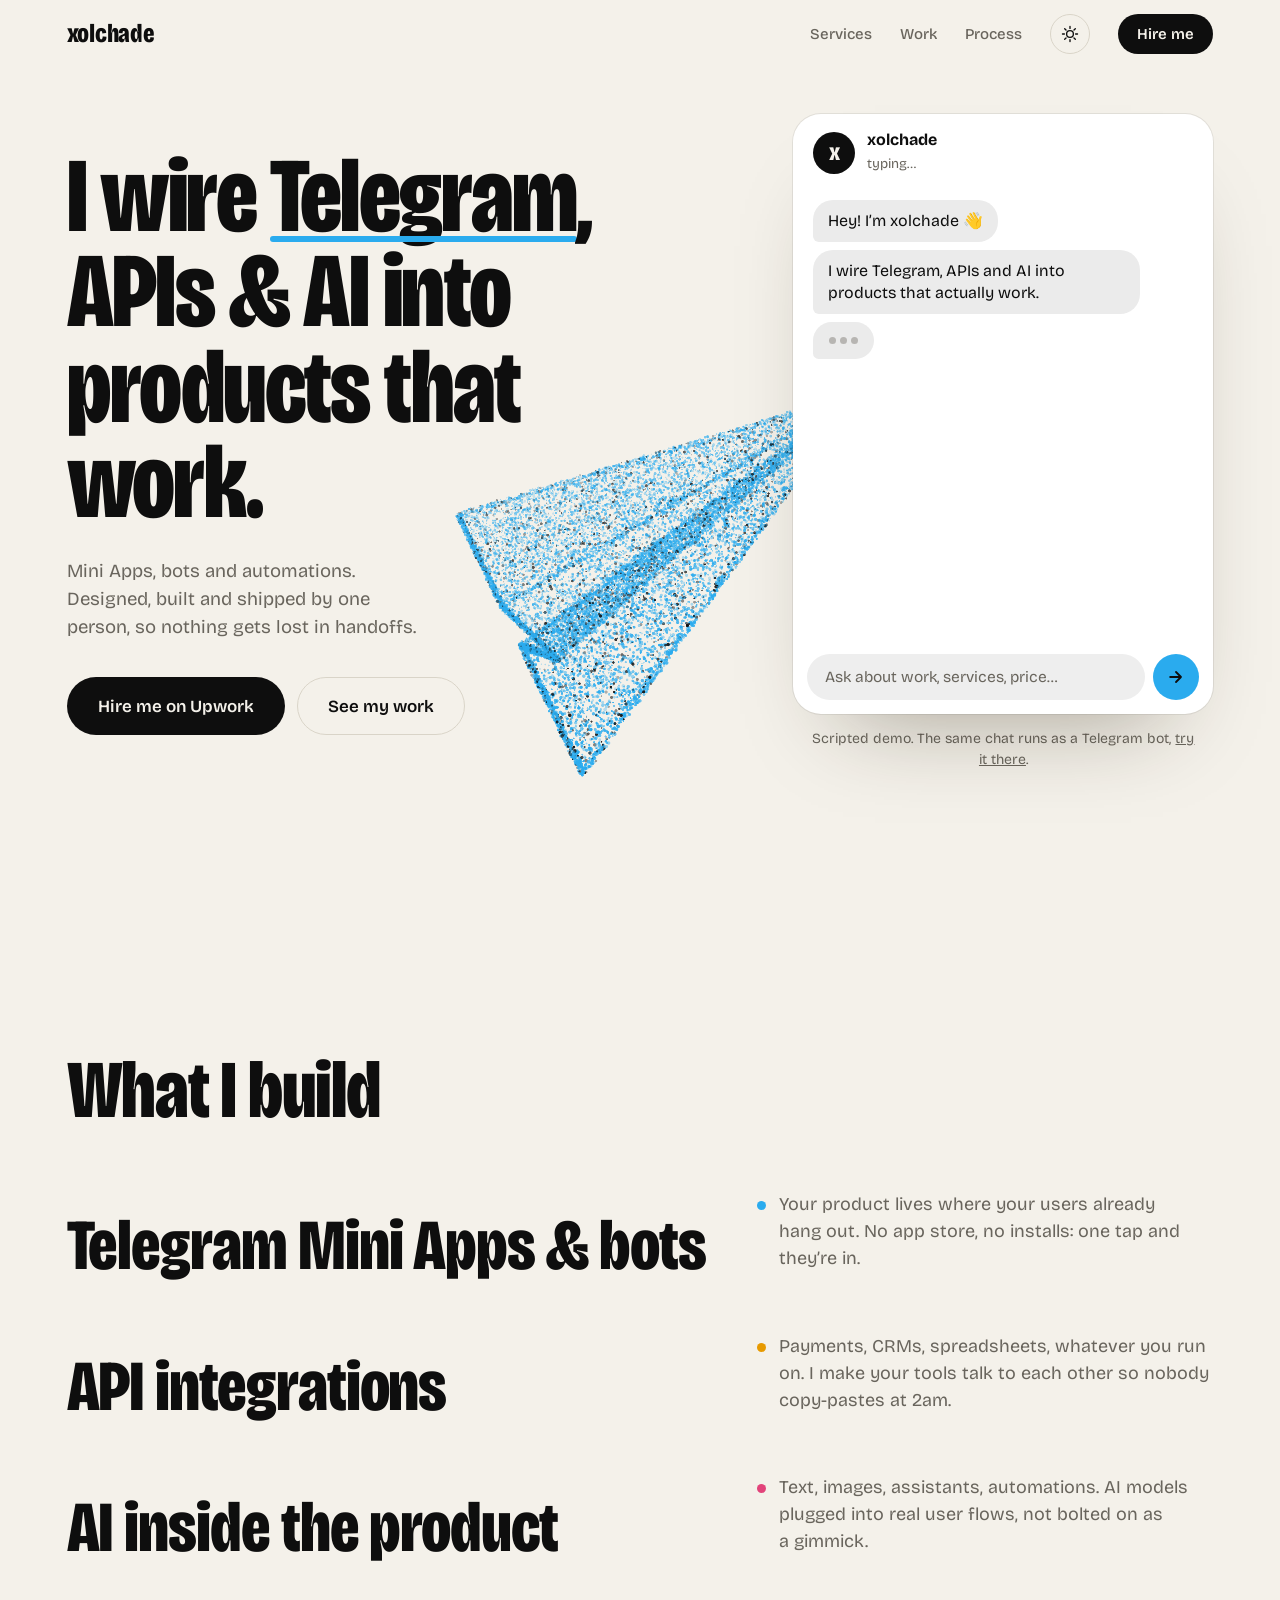
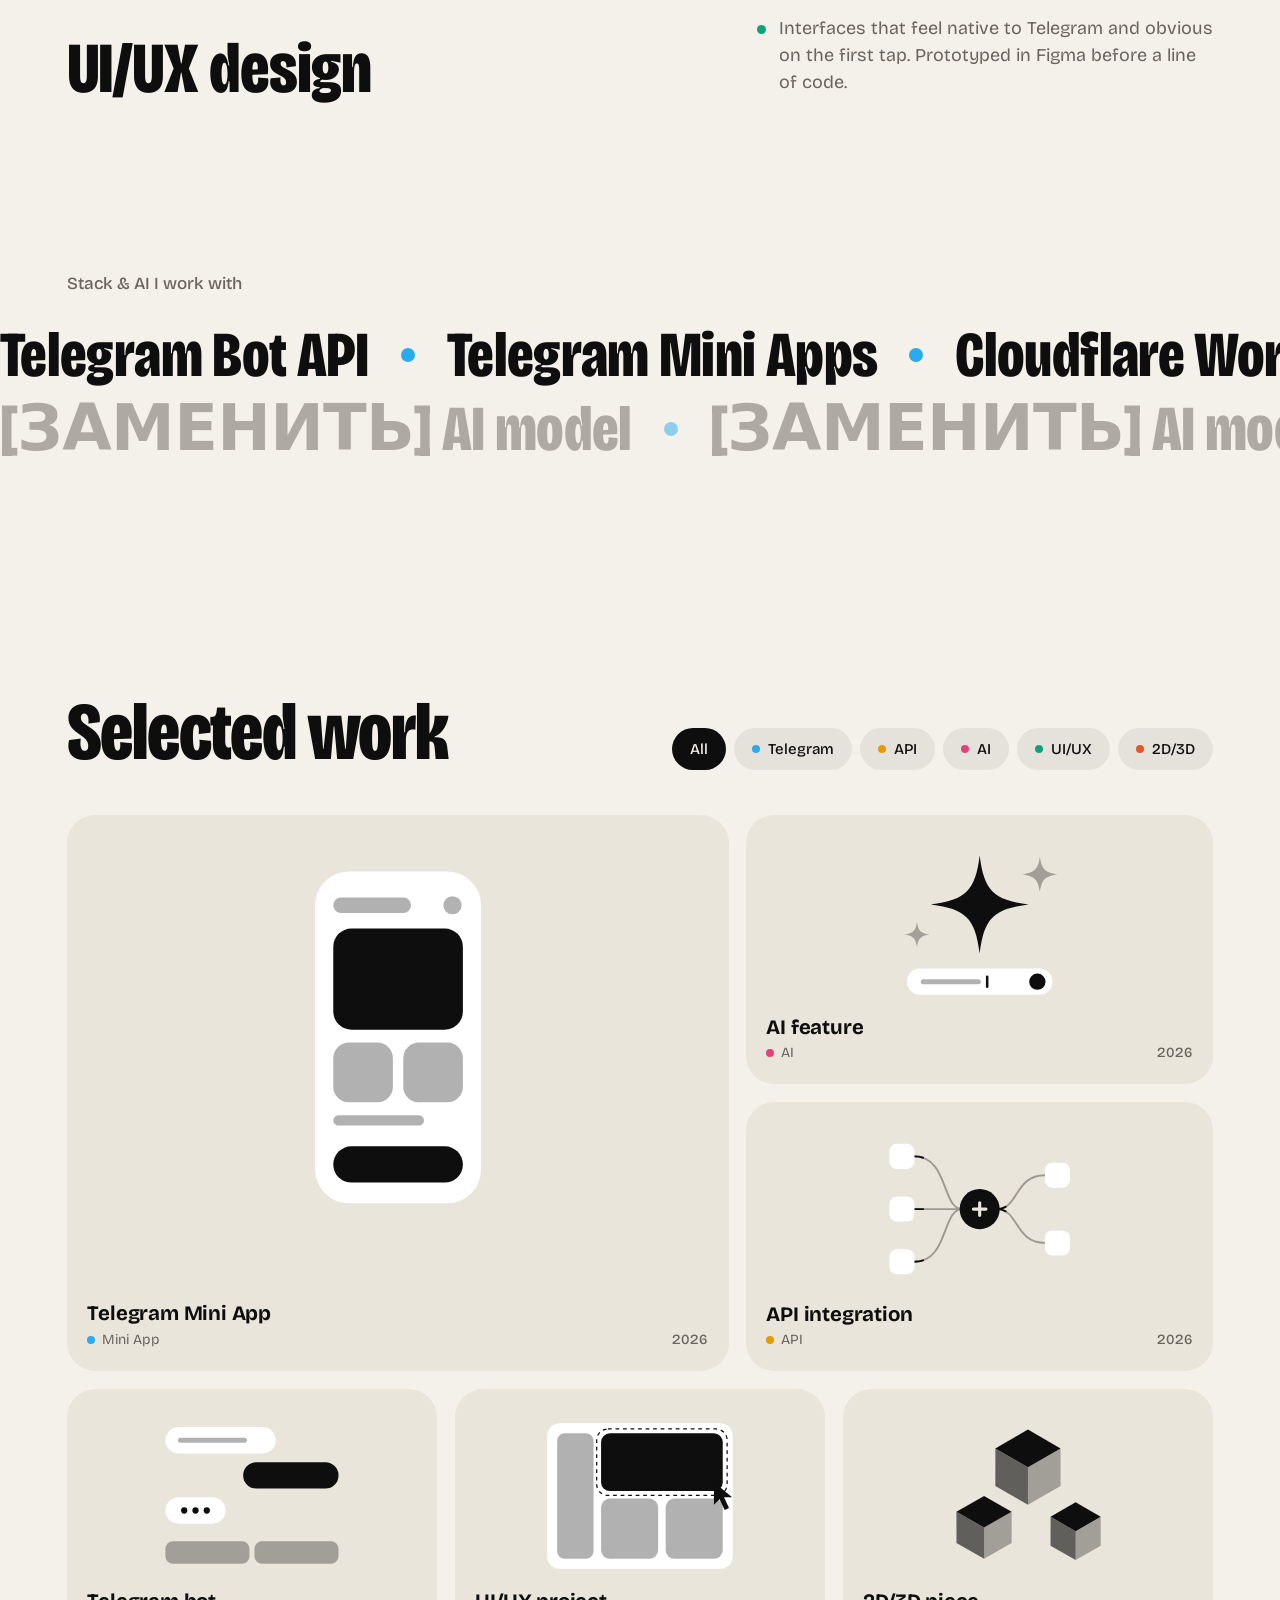
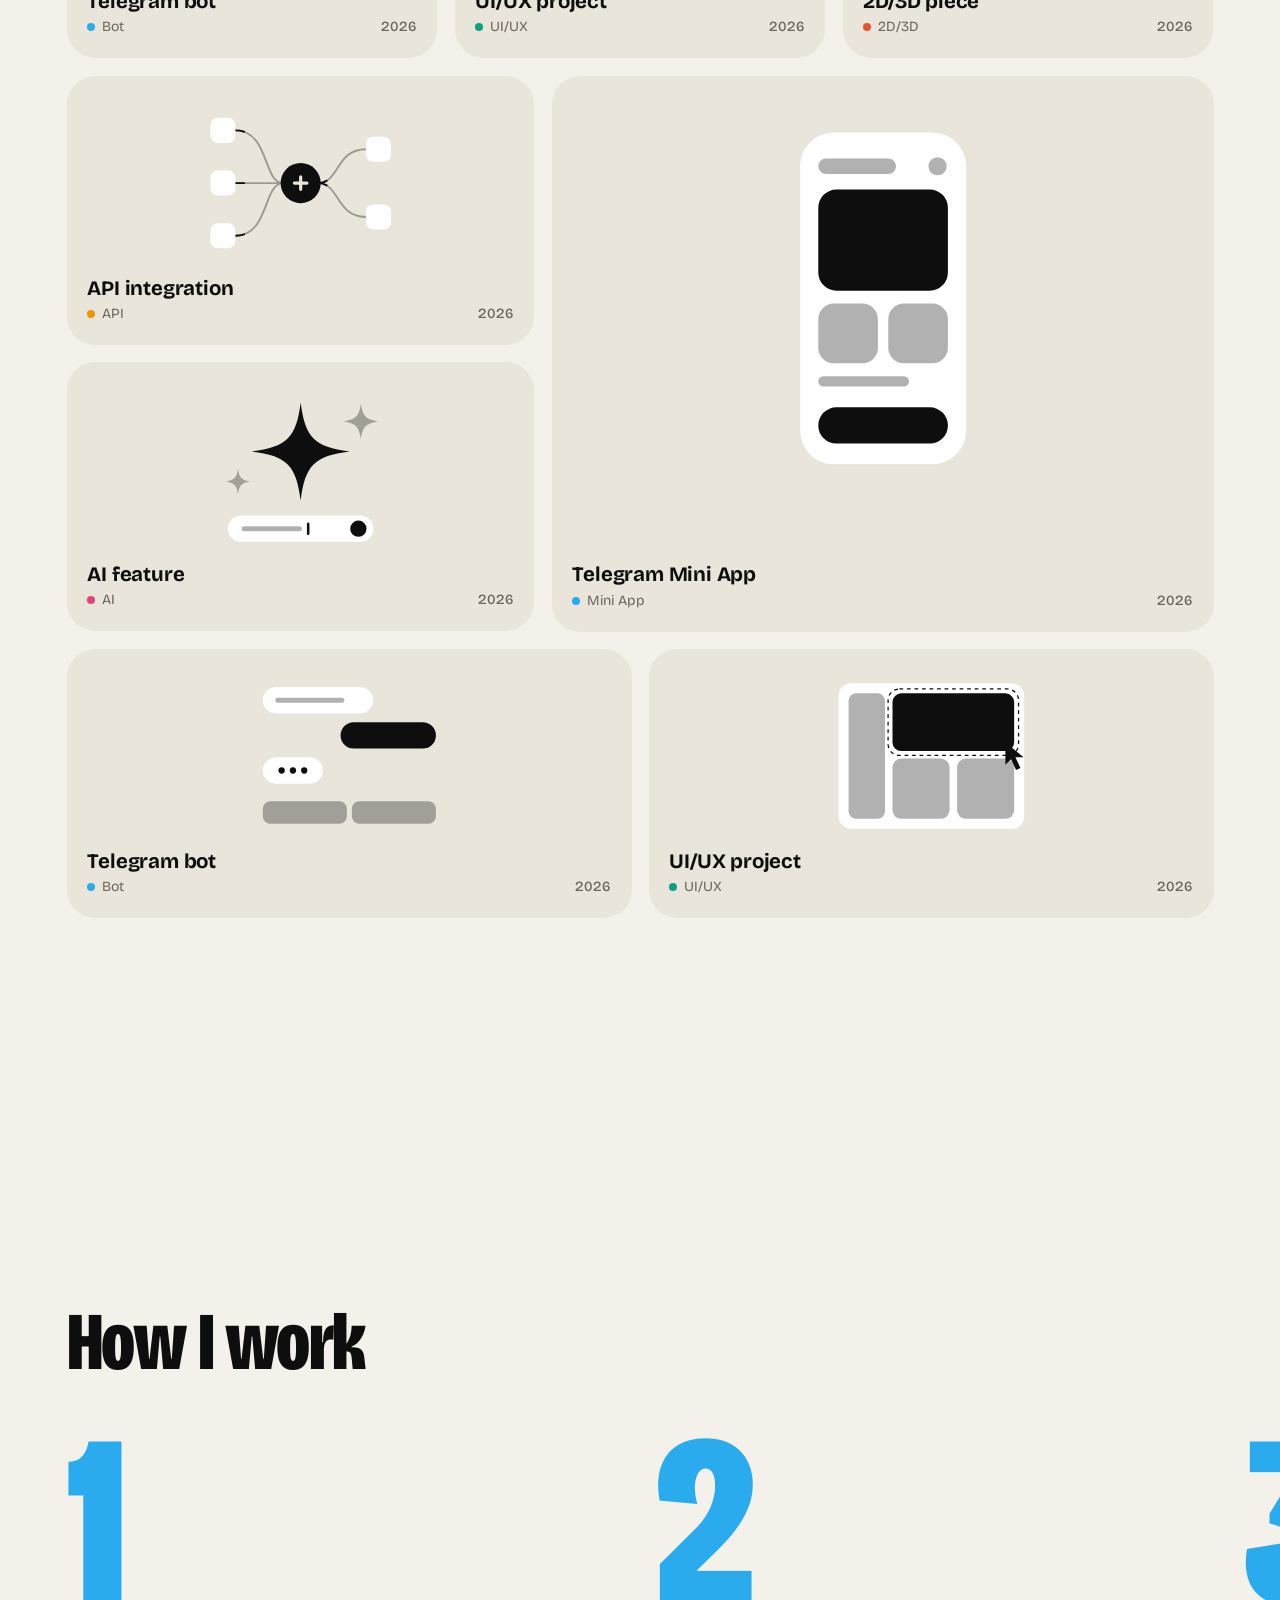
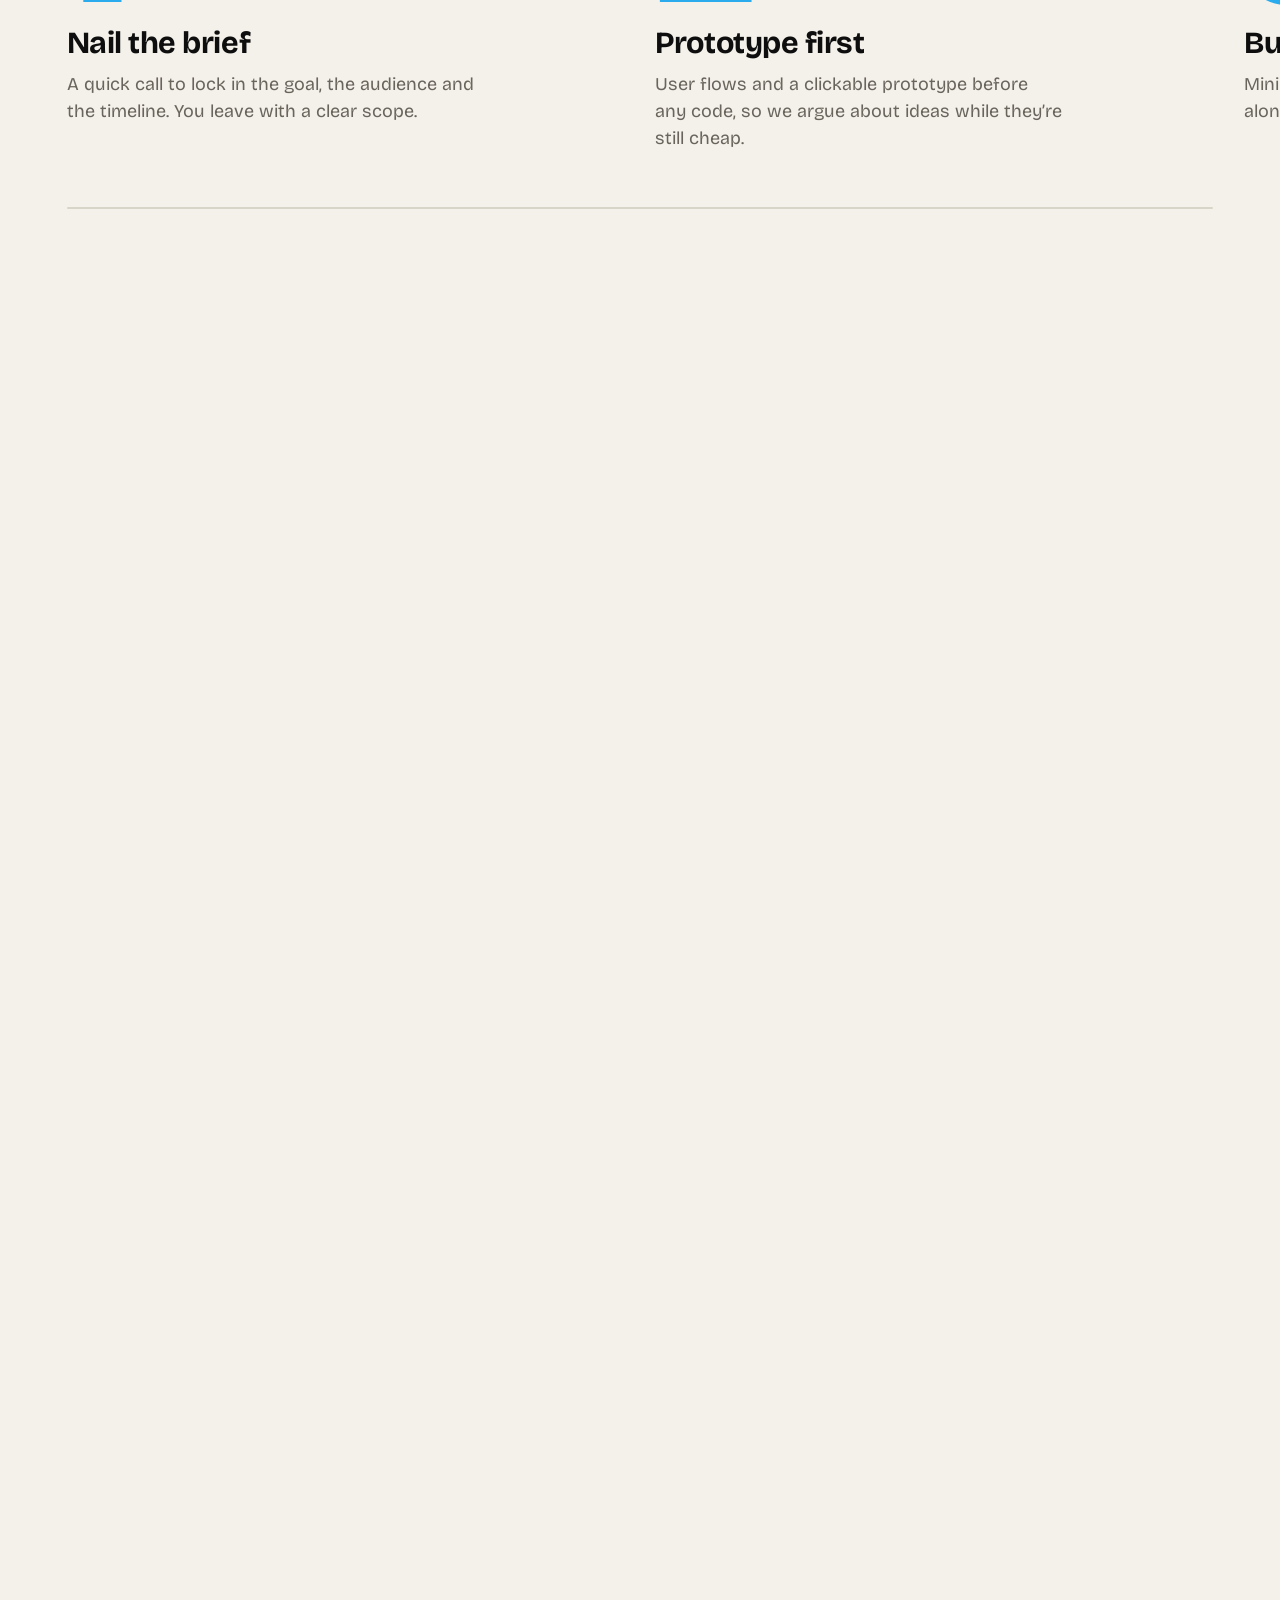
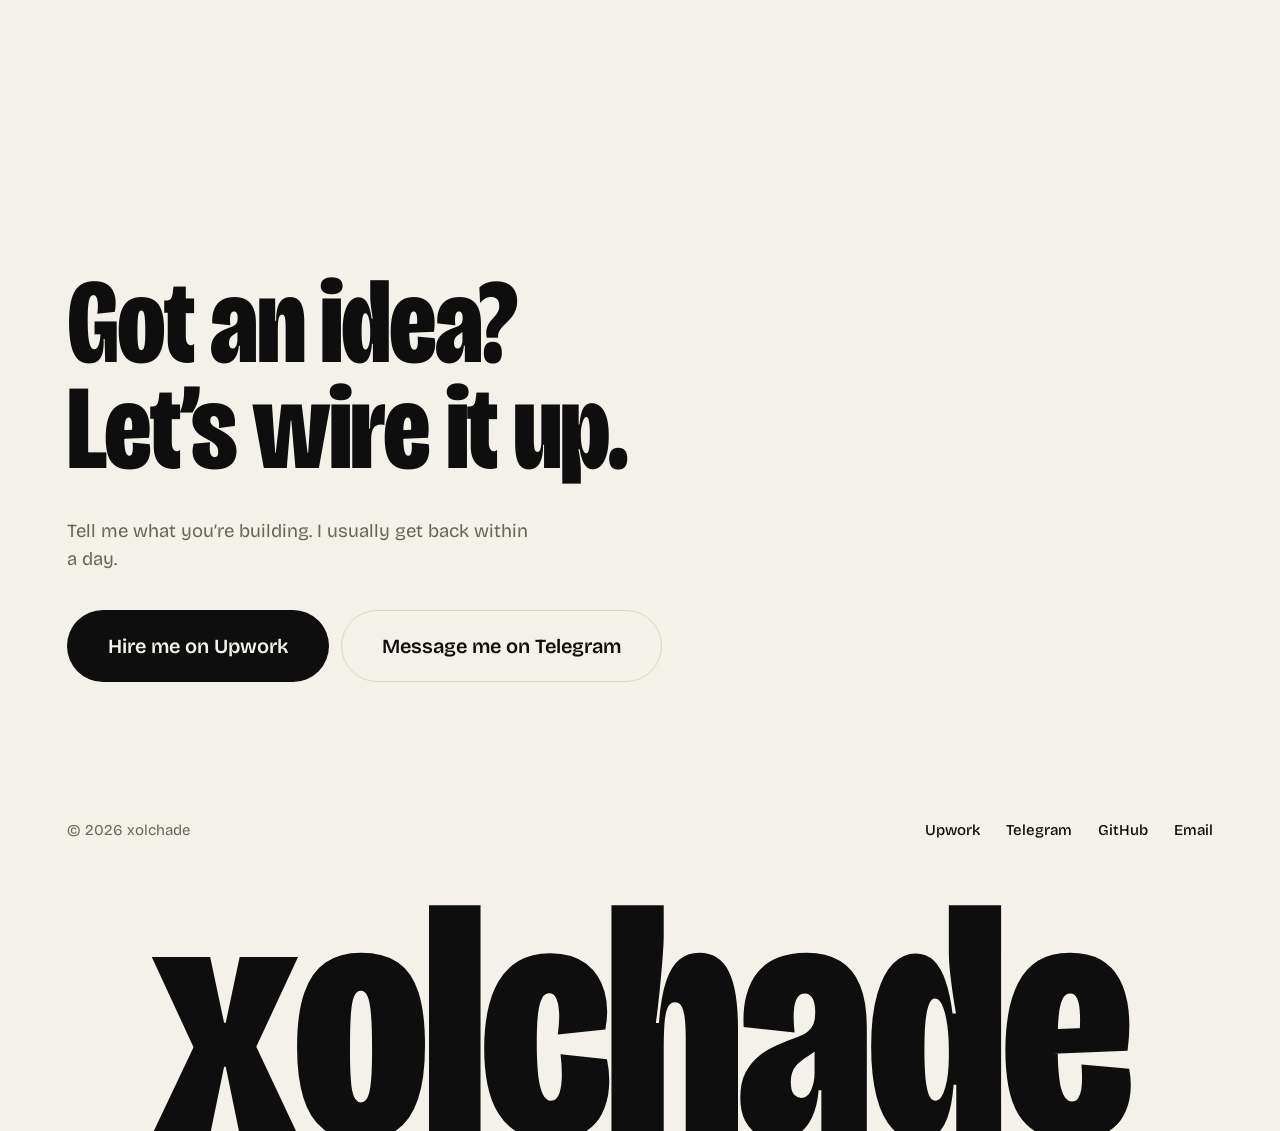
==== commit 61d16c83: "New palette and performance pass Warm off-white / near-black themes with one Telegram-blue accent, c" ====
--- a/index.html
+++ b/index.html
@@ -3,11 +3,10 @@
 <head>
   <meta charset="utf-8">
   <meta name="viewport" content="width=device-width, initial-scale=1">
-  <script>(()=>{const d=document.documentElement;d.classList.add("js");try{const t=localStorage.getItem("theme");if(t)d.dataset.theme=t;if(sessionStorage.getItem("seen")||matchMedia("(prefers-reduced-motion: reduce)").matches)d.classList.add("skip-intro");sessionStorage.setItem("seen","1")}catch{d.classList.add("skip-intro")}})()</script>
+  <script>(()=>{const d=document.documentElement;d.classList.add("js");try{const t=localStorage.getItem("theme");d.dataset.theme=t||"light";if(sessionStorage.getItem("seen")||matchMedia("(prefers-reduced-motion: reduce)").matches)d.classList.add("skip-intro");sessionStorage.setItem("seen","1")}catch{d.classList.add("skip-intro")}})()</script>
   <title>xolchade — Telegram Mini Apps, bots, API & AI integrations</title>
   <meta name="description" content="I wire Telegram, APIs and AI into products that work: Mini Apps, bots, integrations and the UI on top. Available for hire on Upwork.">
-  <meta name="theme-color" content="#F3F4F8" media="(prefers-color-scheme: light)">
-  <meta name="theme-color" content="#090D1A" media="(prefers-color-scheme: dark)">
+  <meta name="theme-color" content="#F4F1EA">
   <meta property="og:type" content="website">
   <meta property="og:url" content="https://xolchade.dev/">
   <meta property="og:title" content="xolchade — I wire Telegram, APIs & AI into products that work">
@@ -25,7 +24,7 @@
 </head>
 <body>
   <div class="preloader" aria-hidden="true">
-    <div class="pre-wires"><i></i><i></i><i></i></div>
+    <div class="pre-dots"><i></i><i></i><i></i></div>
   </div>
   <a class="skip" href="#work">Skip to work</a>
 
@@ -44,8 +43,6 @@
   </header>
 
   <main id="main">
-    <svg class="wire" id="wire" aria-hidden="true"></svg>
-
     <section class="hero" id="top">
       <canvas class="gl" id="gl" aria-hidden="true"></canvas>
       <div class="hero-copy">
@@ -59,7 +56,6 @@
 
       <div class="chat-wrap intro" style="--n:2">
         <div class="chat" id="chat" aria-label="Chat demo">
-          <div class="ports" aria-hidden="true"><i></i><i></i><i></i></div>
           <div class="chat-head">
             <span class="avatar" aria-hidden="true">x</span>
             <div>
@@ -67,7 +63,7 @@
               <small id="status">typing…</small>
             </div>
           </div>
-          <ol class="thread" id="thread" aria-live="polite" data-native-scroll></ol>
+          <ol class="thread" id="thread" aria-live="polite"></ol>
           <div class="keyboard" id="keyboard" hidden>
             <button data-go="works">Show me your work</button>
             <button data-go="services">What can you build?</button>
@@ -84,21 +80,21 @@
     </section>
 
     <section class="services" id="services">
-      <h2 class="display reveal-mask" data-node><span>What I build</span></h2>
+      <h2 class="display reveal-mask"><span>What I build</span></h2>
       <div class="svc-list">
-        <article class="svc reveal" style="--c:var(--tg)">
+        <article class="svc reveal" style="--t:var(--tg)">
           <h3 class="display">Telegram Mini Apps &amp; bots</h3>
           <p>Your product lives where your users already hang out. No app store, no installs: one tap and they’re in.</p>
         </article>
-        <article class="svc reveal" style="--c:var(--api)">
+        <article class="svc reveal" style="--t:var(--api)">
           <h3 class="display">API integrations</h3>
           <p>Payments, CRMs, spreadsheets, whatever you run on. I make your tools talk to each other so nobody copy-pastes at 2am.</p>
         </article>
-        <article class="svc reveal" style="--c:var(--ai)">
+        <article class="svc reveal" style="--t:var(--ai)">
           <h3 class="display">AI inside the product</h3>
           <p>Text, images, assistants, automations. AI models plugged into real user flows, not bolted on as a gimmick.</p>
         </article>
-        <article class="svc reveal" style="--c:var(--ui)">
+        <article class="svc reveal" style="--t:var(--ui)">
           <h3 class="display">UI/UX design</h3>
           <p>Interfaces that feel native to Telegram and obvious on the first tap. Prototyped in Figma before a line of code.</p>
         </article>
@@ -113,7 +109,7 @@
 
     <section class="work" id="work">
       <div class="work-head">
-        <h2 class="display reveal-mask" data-node><span>Selected work</span></h2>
+        <h2 class="display reveal-mask"><span>Selected work</span></h2>
         <div class="filters reveal" id="filters" role="group" aria-label="Filter projects"></div>
       </div>
       <div class="grid" id="grid"></div>
@@ -123,17 +119,17 @@
       <div class="pin">
         <h2 class="display reveal-mask"><span>How I work</span></h2>
         <ol class="track" id="track">
-          <li class="step" style="--c:var(--tg)"><b class="num display" aria-hidden="true">1</b><h3>Nail the brief</h3><p>A quick call to lock in the goal, the audience and the timeline. You leave with a clear scope.</p></li>
-          <li class="step" style="--c:var(--api)"><b class="num display" aria-hidden="true">2</b><h3>Prototype first</h3><p>User flows and a clickable prototype before any code, so we argue about ideas while they’re still cheap.</p></li>
-          <li class="step" style="--c:var(--ai)"><b class="num display" aria-hidden="true">3</b><h3>Build &amp; wire it up</h3><p>Mini App, bot, integrations, AI. You see progress along the way: no black box.</p></li>
-          <li class="step" style="--c:var(--ui)"><b class="num display" aria-hidden="true">4</b><h3>Ship &amp; polish</h3><p>Launch, test with real users, fix what needs fixing. Then I stick around for the next version.</p></li>
+          <li class="step"><b class="num display" aria-hidden="true">1</b><h3>Nail the brief</h3><p>A quick call to lock in the goal, the audience and the timeline. You leave with a clear scope.</p></li>
+          <li class="step"><b class="num display" aria-hidden="true">2</b><h3>Prototype first</h3><p>User flows and a clickable prototype before any code, so we argue about ideas while they’re still cheap.</p></li>
+          <li class="step"><b class="num display" aria-hidden="true">3</b><h3>Build &amp; wire it up</h3><p>Mini App, bot, integrations, AI. You see progress along the way: no black box.</p></li>
+          <li class="step"><b class="num display" aria-hidden="true">4</b><h3>Ship &amp; polish</h3><p>Launch, test with real users, fix what needs fixing. Then I stick around for the next version.</p></li>
         </ol>
         <div class="rail" aria-hidden="true"><i></i></div>
       </div>
     </section>
 
     <section class="contact" id="contact">
-      <h2 class="display reveal-mask" data-node><span>Got an idea? Let’s wire it up.</span></h2>
+      <h2 class="display reveal-mask"><span>Got an idea? Let’s wire it up.</span></h2>
       <p class="lede reveal">Tell me what you’re building. I usually get back within a day.</p>
       <div class="actions reveal">
         <a class="btn big primary magnetic" data-link="upwork" href="#">Hire me on Upwork</a>
--- a/styles.css
+++ b/styles.css
@@ -9,32 +9,34 @@
 @view-transition { navigation: auto; }
 
 :root {
-  color-scheme: light dark;
-  --bg: light-dark(#F3F4F8, #090D1A);
-  --surface: light-dark(#FFFFFF, #121831);
-  --ink: light-dark(#0A0E1C, #F1F3FA);
-  --mute: light-dark(#5A6381, #8E97B6);
-  --hair: light-dark(#DADDE8, #232A47);
-  --tg: light-dark(#1F6FEB, #55A2FF);
-  --api: light-dark(#D07A00, #FFB340);
-  --ai: light-dark(#DB2E68, #FF6092);
-  --ui: light-dark(#0C9A78, #5CE0BE);
-  --d3: light-dark(#6E50DC, #B3A1FF);
-  --on-tg: light-dark(#FFFFFF, #06122B);
+  color-scheme: light;
+  --bg: light-dark(#F4F1EA, #0E0E0E);
+  --surface: light-dark(#FFFFFF, #191919);
+  --card: light-dark(#E9E5DB, #181818);
+  --ink: light-dark(#0E0E0E, #F4F1EA);
+  --mute: light-dark(#69655D, #918D85);
+  --hair: light-dark(#D9D4C8, #2B2B2B);
+  --acc: #2AABEE;
+  --on-acc: #0E0E0E;
+  --tg: #2AABEE;
+  --api: light-dark(#E79A00, #FFB340);
+  --ai: light-dark(#E2437A, #FF6092);
+  --ui: light-dark(#0FA07E, #5CE0BE);
+  --d3: light-dark(#E5562B, #FF7F57);
   --font: "Bricolage", system-ui, -apple-system, "Segoe UI", sans-serif;
   --pad: clamp(22px, 5.2vw, 84px);
   --sec: clamp(96px, 17vh, 210px);
   --r-lg: clamp(20px, 2.2vw, 32px);
   --ease: cubic-bezier(.2, .8, .2, 1);
   --ease-io: cubic-bezier(.65, 0, .35, 1);
-  --intro: .95s;
-}
-:root[data-theme="light"] { color-scheme: light; }
+  --intro: .55s;
+}
 :root[data-theme="dark"] { color-scheme: dark; }
 :root.skip-intro { --intro: .1s; }
 
 *, *::before, *::after { box-sizing: border-box; }
 html { -webkit-text-size-adjust: 100%; scroll-padding-top: 88px; }
+html.lock { overflow: hidden; }
 body {
   margin: 0;
   background: var(--bg);
@@ -42,7 +44,6 @@
   font: 400 18px/1.5 var(--font);
   font-stretch: 100%;
   -webkit-font-smoothing: antialiased;
-  text-rendering: optimizeLegibility;
   overflow-x: clip;
 }
 a { color: inherit; }
@@ -51,7 +52,7 @@
 p { text-wrap: pretty; }
 button, input { font: inherit; color: inherit; }
 button { cursor: pointer; }
-:focus-visible { outline: 2px solid var(--tg); outline-offset: 3px; border-radius: 8px; }
+:focus-visible { outline: 2px solid var(--acc); outline-offset: 3px; border-radius: 8px; }
 ::selection { background: var(--ink); color: var(--bg); }
 
 .display {
@@ -71,64 +72,56 @@
   position: fixed; inset: 0; z-index: 100;
   background: var(--bg);
   display: grid; place-items: center;
-  animation: pre-out .42s var(--ease-io) .74s forwards;
+  animation: pre-out .4s var(--ease-io) .42s forwards;
 }
 .skip-intro .preloader { display: none; }
-.pre-wires { width: min(300px, 56vw); display: grid; gap: 11px; }
-.pre-wires i {
-  height: 3px; border-radius: 2px;
-  scale: 0 1; transform-origin: left;
-  animation: pre-grow .45s var(--ease) forwards, pre-merge .26s var(--ease-io) .5s forwards;
-}
-.pre-wires i:nth-child(1) { background: var(--tg); --m: 14px; }
-.pre-wires i:nth-child(2) { background: var(--api); --m: 0px; animation-delay: .07s, .5s; }
-.pre-wires i:nth-child(3) { background: var(--ai); --m: -14px; animation-delay: .14s, .5s; }
-@keyframes pre-grow { to { scale: 1 1; } }
-@keyframes pre-merge { to { translate: 0 var(--m); background: var(--ink); } }
-@keyframes pre-out { to { clip-path: inset(0 0 100% 0); visibility: hidden; } }
+.pre-dots { display: flex; gap: 10px; }
+.pre-dots i { width: 12px; height: 12px; border-radius: 50%; background: var(--acc); scale: 0; animation: pre-in .3s var(--ease) forwards, pre-merge .2s var(--ease-io) .28s forwards; }
+.pre-dots i:nth-child(1) { --m: 22px; }
+.pre-dots i:nth-child(2) { --m: 0px; animation-delay: .05s, .28s; }
+.pre-dots i:nth-child(3) { --m: -22px; animation-delay: .1s, .28s; }
+@keyframes pre-in { to { scale: 1; } }
+@keyframes pre-merge { to { translate: var(--m) 0; } }
+@keyframes pre-out { to { translate: 0 -100%; visibility: hidden; } }
 
 /* ---------- buttons, links ---------- */
 .btn {
-  position: relative;
+  position: relative; isolation: isolate; overflow: hidden;
   display: inline-flex; align-items: center; justify-content: center;
   height: 58px; padding: 0 30px;
-  border-radius: 999px; border: 0;
+  border-radius: 999px; border: 1.5px solid transparent;
   font-weight: 600; font-size: 17px; line-height: 1;
   text-decoration: none; white-space: nowrap;
-  transition: translate .5s var(--ease), scale .2s var(--ease), padding .35s var(--ease), box-shadow .25s;
+  transition: translate .5s var(--ease), scale .2s var(--ease), color .25s, border-color .25s;
 }
 .btn:active { scale: .97; }
 .btn.primary { background: var(--ink); color: var(--bg); }
 .btn.primary::before {
-  content: ""; position: absolute; left: 22px; top: 50%;
-  width: 6px; height: 6px; margin-top: -3px; border-radius: 50%;
-  background: var(--tg);
-  box-shadow: 10px 0 var(--api), 20px 0 var(--ai);
-  opacity: 0; translate: -8px 0;
-  transition: opacity .25s, translate .35s var(--ease);
-}
-.btn.ghost { box-shadow: inset 0 0 0 1.5px var(--hair); color: var(--ink); background: var(--bg); }
+  content: ""; position: absolute; inset: -2px; z-index: -1; border-radius: inherit;
+  background: var(--acc); translate: 0 102%;
+  transition: translate .45s var(--ease);
+}
+.btn.ghost { border-color: var(--hair); color: var(--ink); background: var(--bg); }
 .btn.small { height: 40px; padding: 0 18px; font-size: 15px; }
 .btn.big { height: 72px; padding: 0 40px; font-size: 20px; }
 @media (hover: hover) {
-  .btn.primary:hover { padding-left: 58px; }
-  .btn.primary:hover::before { opacity: 1; translate: 0 0; }
-  .btn.small.primary:hover { padding-left: 46px; }
-  .btn.small.primary::before { left: 14px; }
-  .btn.ghost:hover { box-shadow: inset 0 0 0 1.5px var(--ink); }
-}
-.ul { text-decoration: none; background: linear-gradient(currentColor, currentColor) 0 100% / 0 1.5px no-repeat; transition: background-size .35s var(--ease); padding-bottom: 2px; }
-.ul:hover { background-size: 100% 1.5px; }
+  .btn.primary:hover { color: var(--on-acc); }
+  .btn.primary:hover::before { translate: 0 0; }
+  .btn.ghost:hover { border-color: var(--ink); }
+}
+.ul { position: relative; text-decoration: none; padding-bottom: 2px; }
+.ul::after { content: ""; position: absolute; left: 0; right: 0; bottom: 0; height: 1.5px; background: currentColor; transform-origin: left; scale: 0 1; transition: scale .35s var(--ease); }
+.ul:hover::after { scale: 1 1; }
 
 /* ---------- header ---------- */
 .bar {
   position: fixed; inset: 0 0 auto; z-index: 50;
   display: flex; align-items: center; justify-content: space-between;
   padding: 14px var(--pad);
-  transition: background .3s;
   view-transition-name: bar;
 }
-.bar.scrolled { background: color-mix(in oklab, var(--bg) 80%, transparent); backdrop-filter: blur(16px) saturate(1.4); -webkit-backdrop-filter: blur(16px) saturate(1.4); }
+.bar::before { content: ""; position: absolute; inset: 0; z-index: -1; background: var(--bg); opacity: 0; transition: opacity .25s; }
+.bar.scrolled::before { opacity: 1; }
 .logo { font-stretch: 75%; font-weight: 800; font-size: 26px; letter-spacing: -0.01em; text-decoration: none; line-height: 1; }
 .bar nav { display: flex; align-items: center; gap: clamp(12px, 2.2vw, 30px); }
 .nav-link { text-decoration: none; font-size: 15px; font-weight: 500; color: var(--mute); transition: color .2s; }
@@ -136,32 +129,20 @@
 .theme {
   display: grid; place-items: center;
   width: 40px; height: 40px; border-radius: 50%;
-  border: 0; background: transparent; color: var(--ink);
-  box-shadow: inset 0 0 0 1.5px var(--hair);
-  transition: box-shadow .2s, rotate .5s var(--ease);
-}
-.theme:hover { box-shadow: inset 0 0 0 1.5px var(--ink); rotate: 20deg; }
+  border: 1.5px solid var(--hair); background: transparent; color: var(--ink);
+  transition: border-color .2s, rotate .5s var(--ease);
+}
+.theme:hover { border-color: var(--ink); rotate: 20deg; }
 .theme svg { width: 18px; height: 18px; fill: none; stroke: currentColor; stroke-width: 1.8; stroke-linecap: round; }
 .theme .moon { display: none; }
 :root[data-theme="dark"] .theme .sun { display: none; }
 :root[data-theme="dark"] .theme .moon { display: block; }
-@media (prefers-color-scheme: dark) {
-  :root:not([data-theme="light"]) .theme .sun { display: none; }
-  :root:not([data-theme="light"]) .theme .moon { display: block; }
-}
 .theming * { view-transition-name: none !important; }
 .theming::view-transition-old(root), .theming::view-transition-new(root) { animation: none; mix-blend-mode: normal; }
 
-/* ---------- main, wire ---------- */
+/* ---------- main ---------- */
 main { position: relative; }
 main > section { position: relative; z-index: 1; }
-.wire { position: absolute; inset: 0; width: 100%; height: 100%; z-index: 0; pointer-events: none; overflow: visible; }
-.wire path { fill: none; stroke: var(--ink); stroke-width: 1.5; }
-.wire .ghost path { opacity: .1; }
-.wire .node { fill: var(--bg); stroke: var(--ink); stroke-width: 1.5; transition: fill .4s, r .4s var(--ease); }
-.wire .ghost .node { stroke-opacity: .2; }
-.wire .node.on { fill: var(--ink); r: 6px; }
-.wire .head { fill: var(--ink); filter: drop-shadow(0 0 6px var(--ink)); transition: opacity .3s; }
 
 /* ---------- hero ---------- */
 .hero {
@@ -172,9 +153,10 @@
   min-height: 100svh;
   padding: 104px var(--pad) 120px;
 }
-.gl { position: absolute; inset: 0; width: 100%; height: 100%; z-index: -1; pointer-events: none; }
+.gl { position: absolute; top: 0; left: calc(51% - min(50vw, 400px)); width: min(100vw, 800px); height: 100svh; z-index: -1; pointer-events: none; opacity: 0; transition: opacity .9s; }
+.gl.on { opacity: 1; }
 .hero h1 { font-size: clamp(52px, 8.3vw, 150px); line-height: .9; text-wrap: wrap; }
-.hero .lede { margin-top: clamp(22px, 3vh, 36px); }
+.hero .lede { margin-top: clamp(22px, 3vh, 36px); max-width: 30ch; }
 .actions { display: flex; flex-wrap: wrap; gap: 12px; margin-top: clamp(26px, 4vh, 44px); }
 
 .js .split .w { display: inline-block; overflow: clip; overflow-clip-margin: .02em; vertical-align: top; padding: .06em 0 .1em; margin: -.06em 0 -.1em; }
@@ -184,11 +166,10 @@
 .nb { white-space: nowrap; }
 .k::after {
   content: ""; position: absolute; left: 0; right: 0; bottom: .02em; height: .055em; border-radius: 1em;
-  background: var(--c); transform-origin: left; scale: 0 1;
-  animation: draw .6s var(--ease) forwards; animation-delay: calc(var(--intro) + .75s + var(--o, 0s));
-}
-.k.tg { --c: var(--tg); } .k.api { --c: var(--api); --o: .12s; } .k.ai { --c: var(--ai); --o: .24s; }
-@keyframes draw { to { scale: 1 1; } }
+  background: var(--acc); transform-origin: left; scale: 0 1;
+  transition: scale .6s var(--ease);
+}
+.k.on::after { scale: 1 1; }
 .js .intro { opacity: 0; translate: 0 24px; animation: fade-up .8s var(--ease) forwards; animation-delay: calc(var(--intro) + .45s + var(--n) * 80ms); }
 @keyframes fade-up { to { opacity: 1; translate: 0 0; } }
 
@@ -200,12 +181,8 @@
   height: min(600px, 68svh); min-height: 460px;
   background: var(--surface);
   border-radius: 28px;
-  box-shadow: 0 0 0 1px color-mix(in oklab, var(--ink) 8%, transparent), 0 50px 90px -50px light-dark(rgb(10 14 28 / .45), rgb(0 0 0 / .8));
-}
-.ports { position: absolute; left: -5px; top: 50%; display: grid; gap: 8px; translate: 0 -50%; z-index: 2; }
-.ports i { width: 10px; height: 10px; border-radius: 50%; background: var(--tg); box-shadow: 0 0 0 3px var(--surface); }
-.ports i:nth-child(2) { background: var(--api); }
-.ports i:nth-child(3) { background: var(--ai); }
+  box-shadow: 0 0 0 1px color-mix(in oklab, var(--ink) 8%, transparent), 0 50px 90px -50px light-dark(rgb(40 30 10 / .4), rgb(0 0 0 / .9));
+}
 .chat-head { display: flex; gap: 12px; align-items: center; padding: 16px 20px; }
 .chat-head b { display: block; font-weight: 700; font-size: 16px; line-height: 1.2; }
 .chat-head small { color: var(--mute); font-size: 13.5px; }
@@ -214,7 +191,7 @@
 .thread::-webkit-scrollbar { display: none; }
 .msg { max-width: 86%; padding: 10px 15px; border-radius: 20px; font-size: 16px; line-height: 1.38; animation: pop .35s var(--ease) both; }
 .msg.bot { background: color-mix(in oklab, var(--ink) 7%, var(--surface)); border-bottom-left-radius: 6px; align-self: flex-start; }
-.msg.me { background: var(--tg); color: var(--on-tg); border-bottom-right-radius: 6px; align-self: flex-end; }
+.msg.me { background: var(--acc); color: var(--on-acc); border-bottom-right-radius: 6px; align-self: flex-end; }
 .msg a { font-weight: 600; }
 .typing { display: flex; gap: 4px; padding: 15px 16px; }
 .typing i { width: 7px; height: 7px; border-radius: 50%; background: var(--mute); opacity: .4; animation: blink 1s infinite; }
@@ -227,17 +204,17 @@
 .keyboard button, .keyboard a {
   display: block; text-align: center; text-decoration: none;
   border: 0; border-radius: 13px; padding: 12px 8px;
-  background: color-mix(in oklab, var(--tg) 13%, var(--surface)); color: var(--tg);
+  background: color-mix(in oklab, var(--acc) 16%, var(--surface)); color: var(--ink);
   font-weight: 600; font-size: 14.5px; line-height: 1.2;
   transition: background .2s, scale .15s;
 }
-.keyboard button:hover, .keyboard a:hover { background: color-mix(in oklab, var(--tg) 22%, var(--surface)); }
+.keyboard button:hover, .keyboard a:hover { background: color-mix(in oklab, var(--acc) 30%, var(--surface)); }
 .keyboard button:active { scale: .97; }
 .keyboard .wide { grid-column: 1 / -1; }
 .ask { display: flex; gap: 8px; padding: 0 14px 14px; }
 .ask input { flex: 1; min-width: 0; height: 46px; border: 0; border-radius: 999px; padding: 0 18px; background: color-mix(in oklab, var(--ink) 6%, var(--surface)); font-size: 15.5px; }
 .ask input::placeholder { color: var(--mute); }
-.ask button { flex: none; width: 46px; height: 46px; border: 0; border-radius: 50%; background: var(--tg); color: var(--on-tg); display: grid; place-items: center; transition: scale .15s; }
+.ask button { flex: none; width: 46px; height: 46px; border: 0; border-radius: 50%; background: var(--acc); color: var(--on-acc); display: grid; place-items: center; transition: scale .15s; }
 .ask button:active { scale: .92; }
 .ask svg { width: 20px; height: 20px; fill: none; stroke: currentColor; stroke-width: 2.2; stroke-linecap: round; stroke-linejoin: round; }
 .chat-note { margin-top: 14px; font-size: 14px; color: var(--mute); text-align: center; }
@@ -253,31 +230,25 @@
 .services { padding: var(--sec) var(--pad) calc(var(--sec) * .6); }
 .services h2, .work h2, .process h2 { font-size: clamp(44px, 6.4vw, 104px); }
 .svc-list { margin-top: clamp(40px, 7vh, 88px); display: grid; gap: clamp(36px, 6vh, 64px); }
-.svc { display: grid; grid-template-columns: minmax(0, 7fr) minmax(0, 5fr); gap: clamp(20px, 4vw, 64px); align-items: end; position: relative; padding-bottom: 22px; }
+.svc { display: grid; grid-template-columns: minmax(0, 7fr) minmax(0, 5fr); gap: clamp(20px, 4vw, 64px); align-items: end; }
 .svc h3 { font-size: clamp(38px, 5.6vw, 92px); line-height: .95; transition: translate .5s var(--ease); }
-.svc p { color: var(--mute); max-width: 46ch; padding-bottom: .35em; transition: color .3s; }
-.svc::after {
-  content: ""; position: absolute; left: 0; right: 0; bottom: 0; height: 3px; border-radius: 3px;
-  background: var(--c); transform-origin: left; scale: 0 1;
-  transition: scale 1.1s var(--ease) calc(var(--d, 0) * 1ms + .15s), height .3s var(--ease);
-}
-.svc.in::after { scale: 1 1; }
+.svc p { position: relative; color: var(--mute); max-width: 46ch; padding: 0 0 .35em 22px; transition: color .3s; }
+.svc p::before { content: ""; position: absolute; left: 0; top: .55em; width: 9px; height: 9px; border-radius: 50%; background: var(--t); }
 @media (hover: hover) {
   .svc:hover h3 { translate: 14px 0; }
   .svc:hover p { color: var(--ink); }
-  .svc:hover::after { height: 8px; }
 }
 
 /* ---------- stack marquee ---------- */
-.stack { padding: calc(var(--sec) * .5) 0; --skew: 0deg; }
+.stack { padding: calc(var(--sec) * .5) 0; }
 .stack-title { padding: 0 var(--pad); color: var(--mute); font-size: 17px; font-weight: 500; margin-bottom: 22px; }
-.marquee { display: flex; overflow: hidden; white-space: nowrap; user-select: none; transform: skewX(var(--skew)); transition: transform .5s var(--ease); }
+.marquee { display: flex; overflow: hidden; white-space: nowrap; user-select: none; }
 .run { flex: none; display: flex; align-items: center; animation: marq 46s linear infinite; }
 .marquee.rev .run { animation-direction: reverse; }
 @keyframes marq { to { translate: -100% 0; } }
 .it { display: inline-flex; align-items: center; font-stretch: 75%; font-weight: 800; font-size: clamp(34px, 5vw, 76px); line-height: 1.15; letter-spacing: -0.01em; }
-.it::after { content: ""; width: .22em; height: .22em; border-radius: 50%; background: var(--c); margin: 0 .5em; }
-.marquee.rev .it { color: transparent; -webkit-text-stroke: 1.5px var(--mute); }
+.it::after { content: ""; width: .22em; height: .22em; border-radius: 50%; background: var(--acc); margin: 0 .5em; }
+.marquee.rev .it { color: var(--mute); opacity: .5; }
 
 /* ---------- work ---------- */
 .work { padding: var(--sec) var(--pad); }
@@ -295,11 +266,7 @@
 .chip[aria-pressed="true"] { background: var(--ink); color: var(--bg); }
 
 .grid { display: grid; grid-template-columns: repeat(12, minmax(0, 1fr)); grid-auto-rows: clamp(200px, 21vw, 320px); gap: clamp(12px, 1.4vw, 20px); }
-.card, .case-cover, .floater {
-  --c: light-dark(oklch(58% .19 var(--h)), oklch(76% .15 var(--h)));
-  --c2: light-dark(oklch(93.5% .035 var(--h)), oklch(25% .045 var(--h)));
-  --w: light-dark(oklch(99% .008 var(--h)), oklch(34% .055 var(--h)));
-}
+.card, .case-cover, .floater { --c: var(--ink); --c2: var(--card); --w: light-dark(#FFFFFF, #2A2A2A); }
 .card {
   position: relative; display: block; overflow: hidden;
   grid-column: span var(--cs); grid-row: span var(--rs);
@@ -310,19 +277,22 @@
 }
 .card.tilt { transition: transform .1s linear; }
 .card::after {
-  content: ""; position: absolute; inset: 0; pointer-events: none;
-  background: radial-gradient(280px circle at var(--mx, 50%) var(--my, 50%), color-mix(in oklab, var(--c) 26%, transparent), transparent 70%);
+  content: ""; position: absolute; left: -260px; top: -260px; width: 520px; height: 520px; pointer-events: none;
+  background: radial-gradient(closest-side, color-mix(in oklab, var(--acc) 30%, transparent), transparent);
+  transform: translate3d(var(--sx, 0px), var(--sy, 0px), 0);
   opacity: 0; transition: opacity .35s;
 }
 .card .cover { position: absolute; inset: 0; }
 .art { position: absolute; left: 6%; top: 5%; width: 88%; height: 70%; translate: var(--px, 0px) var(--py, 0px); transition: scale .7s var(--ease), translate .5s var(--ease); }
 .cap { position: absolute; left: 0; right: 0; bottom: 0; padding: clamp(16px, 1.6vw, 24px); display: flex; align-items: end; justify-content: space-between; gap: 12px; }
 .cap b { display: block; font-size: clamp(19px, 1.6vw, 24px); font-weight: 700; letter-spacing: -0.01em; line-height: 1.15; }
-.cap small { display: block; margin-top: 2px; font-size: 14px; color: color-mix(in oklab, var(--ink) 62%, transparent); }
-.cap .yr { font-size: 14px; font-weight: 500; font-variant-numeric: tabular-nums; color: color-mix(in oklab, var(--ink) 62%, transparent); }
+.cap small { display: flex; align-items: center; gap: 7px; margin-top: 3px; font-size: 14px; color: var(--mute); }
+.cap small i { width: 8px; height: 8px; border-radius: 50%; background: var(--t); }
+.cap .yr { font-size: 14px; font-weight: 500; font-variant-numeric: tabular-nums; color: var(--mute); }
 @media (hover: hover) {
   .card:hover::after { opacity: 1; }
   .card:hover .art { scale: 1.06; }
+  .card:hover { --c: var(--acc); }
 }
 
 /* cover drawings */
@@ -357,18 +327,18 @@
 .track { display: grid; gap: 56px; padding: 0 var(--pad); margin-top: clamp(36px, 6vh, 72px); }
 .step h3 { font-size: clamp(24px, 2.4vw, 36px); font-weight: 700; letter-spacing: -0.015em; line-height: 1.1; margin-top: 6px; }
 .step p { color: var(--mute); max-width: 36ch; margin-top: 12px; }
-.num { display: block; font-size: 96px; line-height: .8; color: var(--c); }
+.num { display: block; font-size: 96px; line-height: .8; color: var(--acc); }
 .rail { display: none; }
-.process.pinned { padding: 0; }
-.process.pinned .pin { position: sticky; top: 0; height: 100vh; overflow: hidden; display: flex; flex-direction: column; justify-content: center; padding-top: 72px; }
-.process.pinned .track { display: flex; gap: clamp(40px, 6vw, 110px); width: max-content; padding-right: 22vw; margin-top: clamp(20px, 5vh, 60px); will-change: transform; }
-.process.pinned .step { flex: none; width: clamp(380px, 40vw, 640px); }
-.process.pinned .num { font-size: clamp(160px, 19vw, 300px); color: transparent; -webkit-text-stroke: 2px color-mix(in oklab, var(--ink) 22%, transparent); transition: color .6s var(--ease), -webkit-text-stroke-color .6s; }
-.process.pinned .step.on .num { color: var(--c); -webkit-text-stroke-color: var(--c); }
-.process.pinned .step h3, .process.pinned .step p { opacity: .35; transition: opacity .5s; }
-.process.pinned .step.on h3, .process.pinned .step.on p { opacity: 1; }
-.process.pinned .rail { display: block; position: relative; height: 2px; margin: clamp(28px, 6vh, 64px) var(--pad) 0; background: var(--hair); border-radius: 2px; }
-.process.pinned .rail i { position: absolute; inset: 0; background: var(--ink); transform-origin: left; transform: scaleX(var(--p, 0)); border-radius: 2px; }
+@media (min-width: 900px) and (prefers-reduced-motion: no-preference) {
+  .process { --step: clamp(380px, 40vw, 640px); --gap: clamp(40px, 6vw, 110px); padding: 0; height: calc(100vh + var(--pad) + 4 * var(--step) + 3 * var(--gap) + 22vw - 100vw); }
+  .pin { position: sticky; top: 0; height: 100vh; overflow: hidden; display: flex; flex-direction: column; justify-content: center; padding-top: 72px; }
+  .track { display: flex; gap: var(--gap); width: max-content; padding-right: 22vw; margin-top: clamp(20px, 5vh, 60px); will-change: transform; }
+  .step { flex: none; width: var(--step); opacity: .22; transition: opacity .5s; }
+  .step.on { opacity: 1; }
+  .num { font-size: clamp(160px, 19vw, 300px); }
+  .rail { display: block; position: relative; height: 2px; margin: clamp(28px, 6vh, 64px) var(--pad) 0; background: var(--hair); border-radius: 2px; }
+  .rail i { position: absolute; inset: 0; background: var(--ink); transform-origin: left; transform: scaleX(0); border-radius: 2px; }
+}
 
 /* ---------- contact ---------- */
 .contact { padding: var(--sec) var(--pad) calc(var(--sec) * .9); }
@@ -381,31 +351,25 @@
 .foot-row nav { display: flex; flex-wrap: wrap; gap: 8px 26px; }
 .foot-row a { color: var(--ink); font-weight: 500; }
 .wordmark { font-size: 26.5vw; font-weight: 800; line-height: .8; letter-spacing: -0.02em; text-align: center; margin: clamp(24px, 5vh, 56px) 0 -0.085em; white-space: nowrap; user-select: none; }
-.wordmark span { display: inline-block; font-variation-settings: "wght" var(--wg, 800); transition: font-variation-settings .25s; }
-
-/* ---------- cursor ---------- */
-.cursor { position: fixed; left: 0; top: 0; z-index: 90; pointer-events: none; width: 0; height: 0; opacity: 0; transition: opacity .3s; }
-.cursor.on { opacity: 1; }
+.wordmark span { display: inline-block; transition: transform .35s var(--ease); }
+
+/* ---------- cursor badge ---------- */
+.cursor { position: fixed; left: 0; top: 0; z-index: 90; pointer-events: none; width: 0; height: 0; }
 .cursor span {
-  position: absolute; left: 0; top: 0; translate: -50% -50%;
-  width: 36px; height: 36px; border-radius: 50%;
+  position: absolute; left: -46px; top: -46px; width: 92px; height: 92px; border-radius: 50%;
   display: grid; place-items: center;
-  box-shadow: inset 0 0 0 1.5px var(--ink);
-  font-size: 15px; font-weight: 600; color: transparent;
-  transition: width .3s var(--ease), height .3s var(--ease), background .3s, color .2s, box-shadow .3s, opacity .3s;
-  opacity: .5;
-}
-.cursor.link span { width: 56px; height: 56px; opacity: .9; }
-.cursor.label span { width: 92px; height: 92px; background: var(--ink); color: var(--bg); opacity: 1; }
+  background: var(--ink); color: var(--bg); font-size: 15px; font-weight: 600;
+  opacity: 0; scale: .3; transition: opacity .2s, scale .3s var(--ease);
+}
+.cursor.on span { opacity: 1; scale: 1; }
 .has-cursor [data-cursor] { cursor: none; }
-.magnetic { will-change: translate; }
 
 /* ---------- case page ---------- */
 .case { padding: 128px var(--pad) var(--sec); position: relative; z-index: 1; }
 .back { display: inline-block; font-size: 15px; font-weight: 500; color: var(--mute); margin-bottom: clamp(28px, 6vh, 64px); }
 .case-meta { display: flex; align-items: center; gap: 22px; color: var(--mute); font-size: 16px; font-weight: 500; margin-bottom: 18px; }
 .case-meta .kind { display: inline-flex; align-items: center; gap: 8px; color: var(--ink); }
-.case-meta .kind i { width: 9px; height: 9px; border-radius: 50%; background: var(--c); }
+.case-meta .kind i { width: 9px; height: 9px; border-radius: 50%; background: var(--t); }
 .case h1 { font-size: clamp(52px, 9vw, 160px); }
 .case .lede { margin-top: 24px; }
 .case-cover { position: relative; margin-top: clamp(36px, 7vh, 80px); aspect-ratio: 16 / 8; max-height: 76vh; width: 100%; border-radius: var(--r-lg); background: var(--c2); overflow: hidden; }
@@ -427,17 +391,17 @@
 .lost .thread { flex: none; padding-top: 4px; }
 
 /* ---------- terminal (easter egg) ---------- */
-.term { position: fixed; inset: 0; z-index: 120; display: grid; place-items: center; padding: 16px; background: rgb(4 6 14 / .7); backdrop-filter: blur(8px); -webkit-backdrop-filter: blur(8px); animation: term-in .25s var(--ease) both; }
-.term-win { width: min(760px, 100%); height: min(520px, 86svh); display: flex; flex-direction: column; background: #070A14; color: #DCE3F5; border-radius: 18px; box-shadow: 0 0 0 1px #232A47, 0 40px 100px -30px #000; font: 14.5px/1.55 ui-monospace, "SF Mono", "Cascadia Mono", Menlo, Consolas, monospace; overflow: hidden; }
-.term-bar { display: flex; align-items: center; justify-content: space-between; padding: 10px 14px; color: #8E97B6; font-size: 13px; }
+.term { position: fixed; inset: 0; z-index: 120; display: grid; place-items: center; padding: 16px; background: rgb(0 0 0 / .72); animation: term-in .25s var(--ease) both; }
+.term-win { width: min(760px, 100%); height: min(520px, 86svh); display: flex; flex-direction: column; background: #0E0E0E; color: #E8E4DB; border-radius: 18px; box-shadow: 0 0 0 1px #2B2B2B, 0 40px 100px -30px #000; font: 14.5px/1.55 ui-monospace, "SF Mono", "Cascadia Mono", Menlo, Consolas, monospace; overflow: hidden; }
+.term-bar { display: flex; align-items: center; justify-content: space-between; padding: 10px 14px; color: #918D85; font-size: 13px; }
 .term-bar button { border: 0; background: none; color: inherit; font: inherit; padding: 2px 8px; }
 .term-out { flex: 1; overflow-y: auto; padding: 4px 16px 8px; white-space: pre-wrap; word-break: break-word; }
-.term-out .u { color: #55A2FF; } .term-out .a { color: #FFB340; } .term-out .p { color: #FF6092; } .term-out .g { color: #5CE0BE; } .term-out .m { color: #8E97B6; }
-.term-out a { color: #55A2FF; }
+.term-out .u { color: #2AABEE; } .term-out .a { color: #FFB340; } .term-out .p { color: #FF6092; } .term-out .g { color: #5CE0BE; } .term-out .m { color: #918D85; }
+.term-out a { color: #2AABEE; }
 .term-in { display: flex; gap: 8px; padding: 8px 16px 14px; }
 .term-in span { color: #5CE0BE; }
 .term-in input { flex: 1; min-width: 0; border: 0; outline: 0; background: none; color: inherit; font: inherit; }
-.term canvas { display: block; margin: 8px auto 0; border-radius: 8px; background: #0D1224; max-width: 100%; image-rendering: pixelated; }
+.term canvas { display: block; margin: 8px auto 0; border-radius: 8px; background: #191919; max-width: 100%; image-rendering: pixelated; }
 @keyframes term-in { from { opacity: 0; scale: .98; } }
 
 /* ---------- view transitions ---------- */
@@ -450,11 +414,12 @@
   .nav-link { display: none; }
   .hero { grid-template-columns: 1fr; align-items: start; gap: 44px; padding: 104px var(--pad) 110px; min-height: 0; }
   .hero h1 { font-size: clamp(46px, 13.6vw, 110px); }
+  .gl { left: 0; width: 100%; height: min(100svh, 620px); }
   .chat { height: 520px; }
-  .ports { left: 50%; top: -5px; translate: -50% 0; grid-auto-flow: column; }
   .services h2, .work h2, .process h2 { font-size: clamp(40px, 11.5vw, 84px); }
   .svc { grid-template-columns: 1fr; gap: 14px; }
   .svc h3 { font-size: clamp(34px, 10vw, 72px); }
+  .svc p { padding-left: 20px; }
   .grid { grid-template-columns: 1fr; grid-auto-rows: auto; }
   .card { grid-column: auto; grid-row: auto; aspect-ratio: 4 / 3.4; }
   .contact h2 { font-size: clamp(50px, 15vw, 120px); }
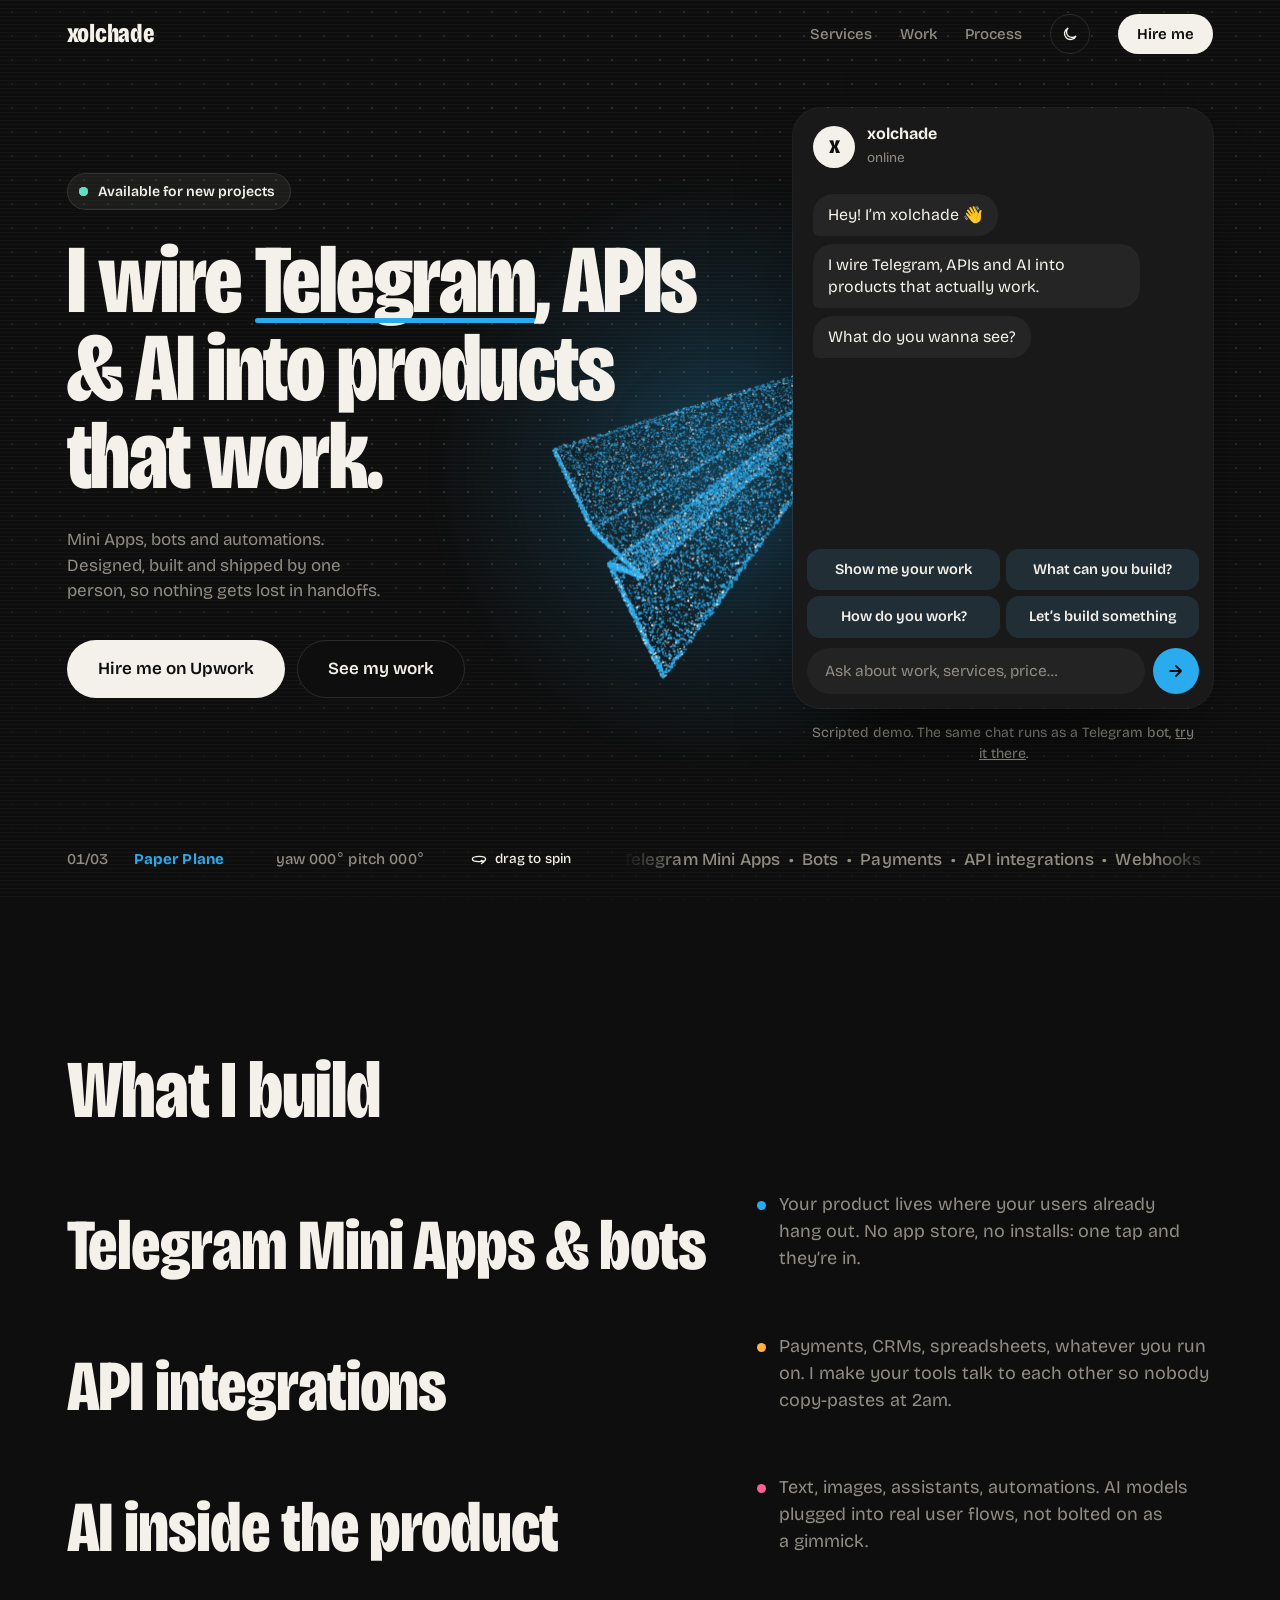
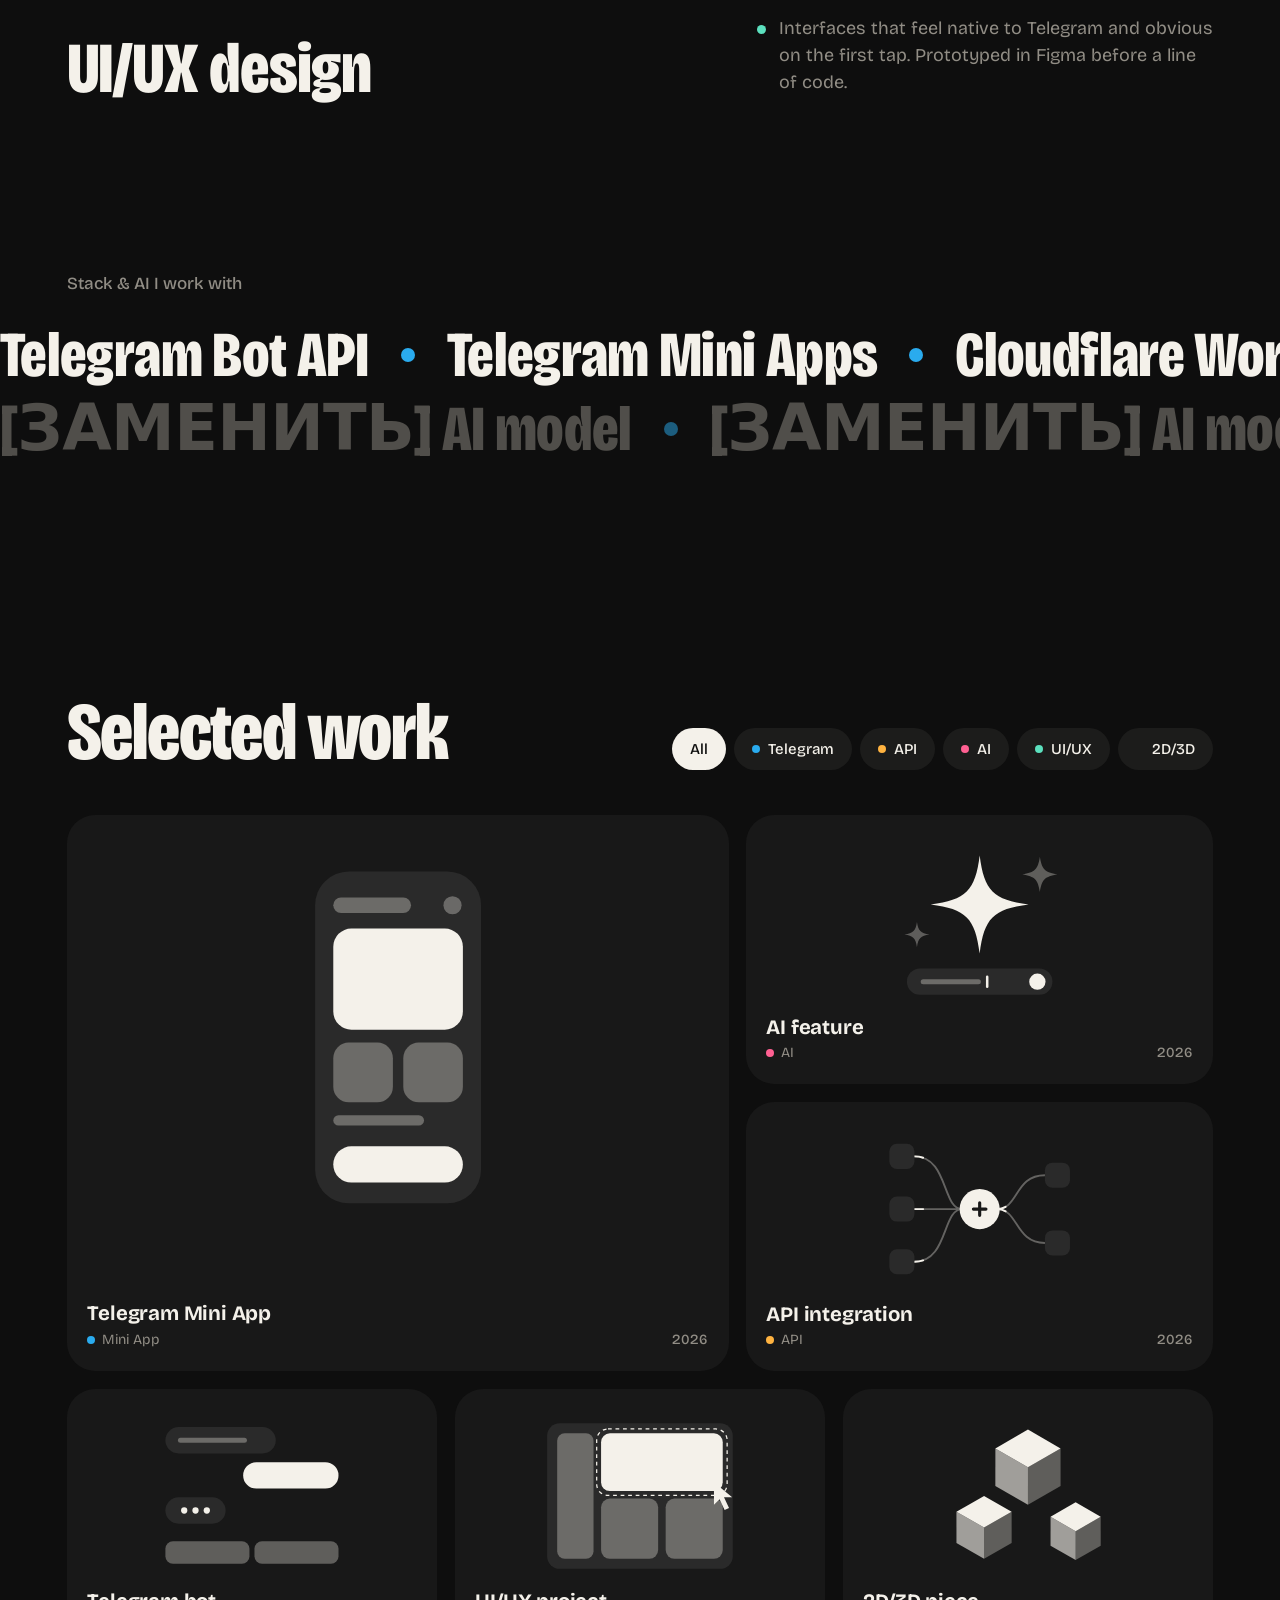
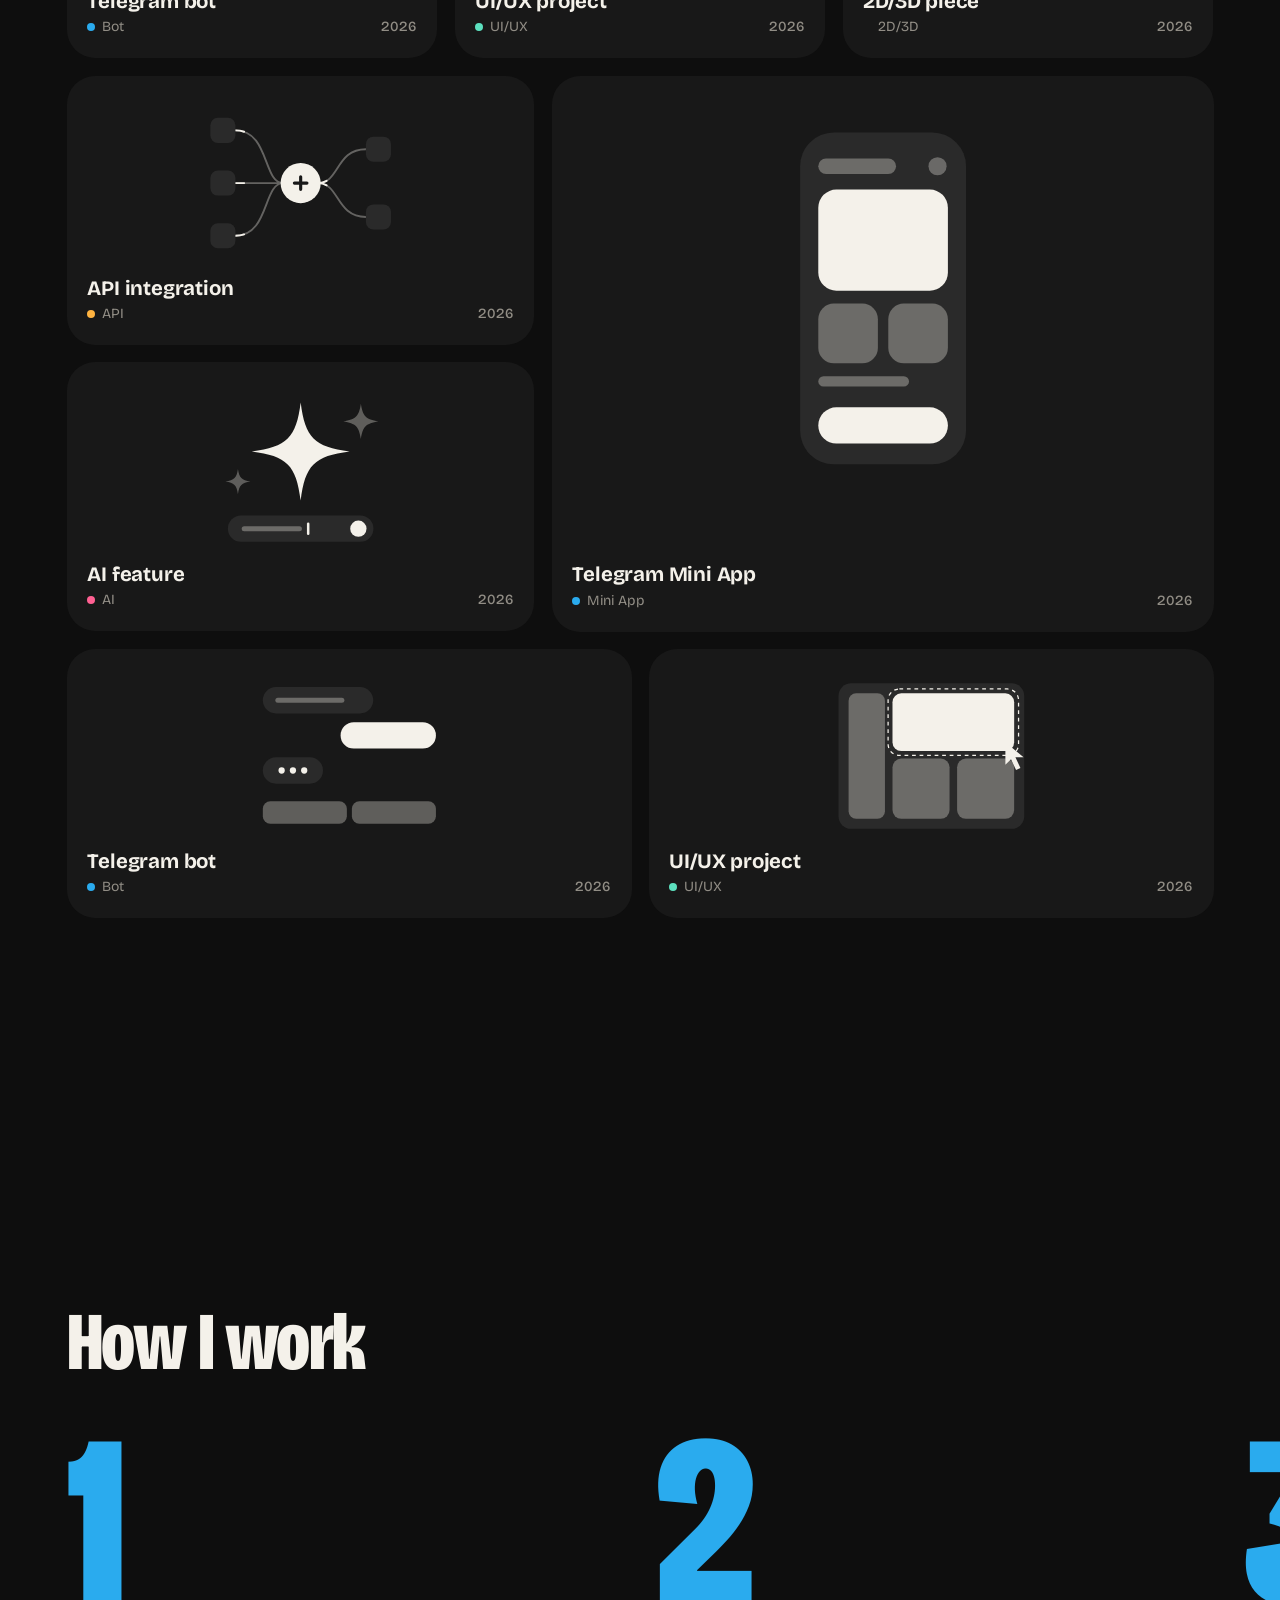
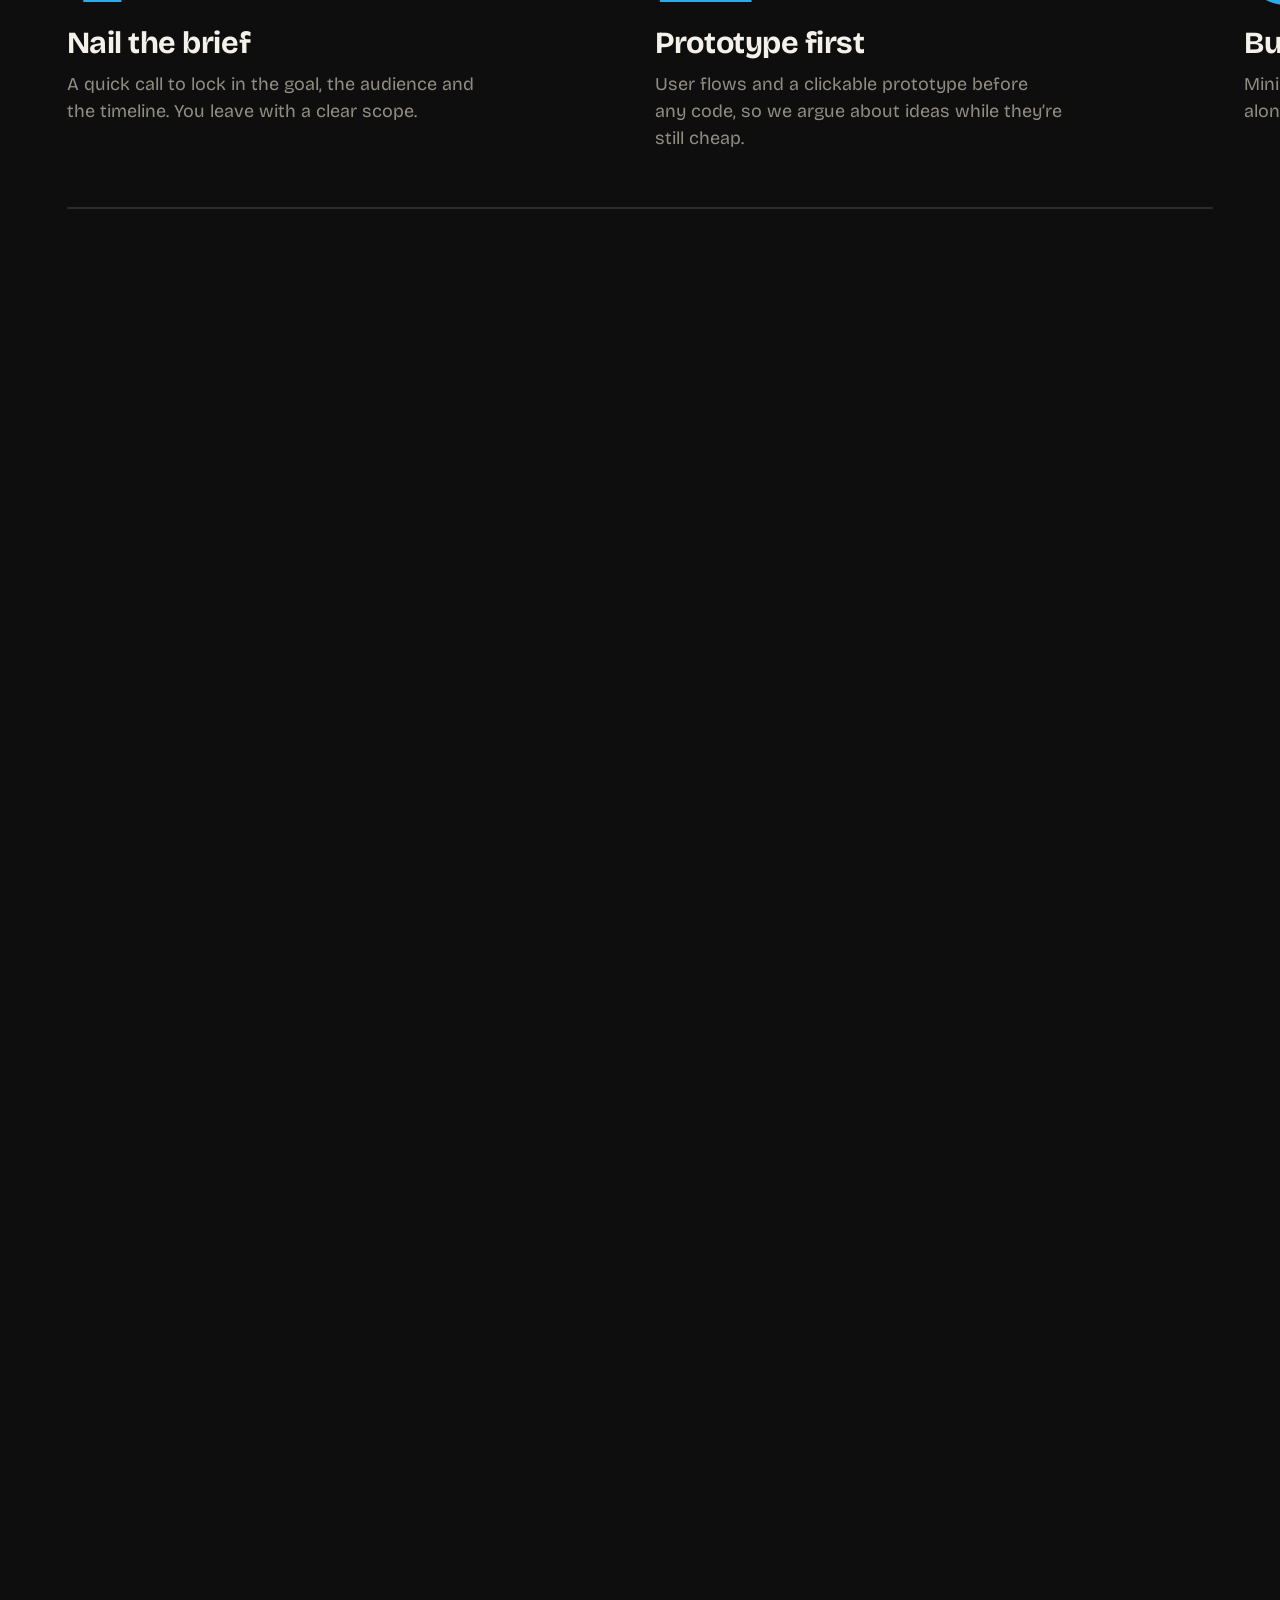
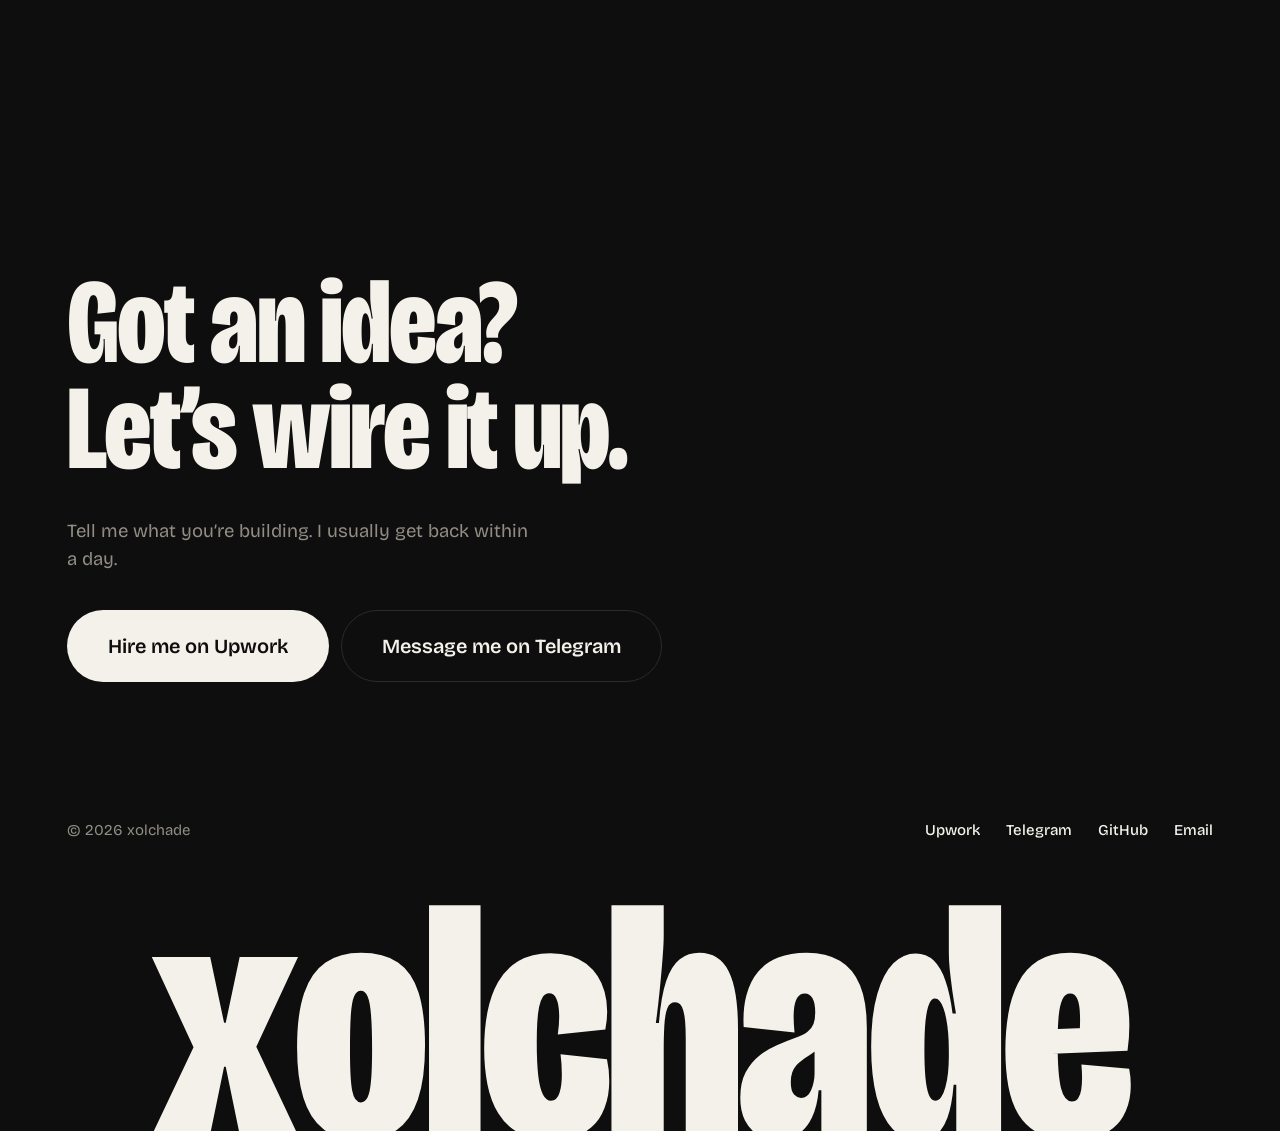
==== commit f0e2ea63: "Redesign v12.1: particle cloud hero with dot-matrix background - New home page: rotatable particle c" ====
--- a/index.html
+++ b/index.html
@@ -3,26 +3,590 @@
 <head>
   <meta charset="utf-8">
   <meta name="viewport" content="width=device-width, initial-scale=1">
-  <script>(()=>{const d=document.documentElement;d.classList.add("js");try{const t=localStorage.getItem("theme");d.dataset.theme=t||"light";if(sessionStorage.getItem("seen")||matchMedia("(prefers-reduced-motion: reduce)").matches)d.classList.add("skip-intro");sessionStorage.setItem("seen","1")}catch{d.classList.add("skip-intro")}})()</script>
+  <script>(()=>{const d=document.documentElement;d.classList.add("js");try{const t=localStorage.getItem("theme");d.dataset.theme=t||"dark";if(sessionStorage.getItem("seen")||matchMedia("(prefers-reduced-motion: reduce)").matches)d.classList.add("skip-intro");sessionStorage.setItem("seen","1")}catch{d.classList.add("skip-intro")}})()</script>
   <title>xolchade — Telegram Mini Apps, bots, API & AI integrations</title>
   <meta name="description" content="I wire Telegram, APIs and AI into products that work: Mini Apps, bots, integrations and the UI on top. Available for hire on Upwork.">
-  <meta name="theme-color" content="#F4F1EA">
+  <meta name="theme-color" content="#0E0E0E">
   <meta property="og:type" content="website">
   <meta property="og:url" content="https://xolchade.dev/">
   <meta property="og:title" content="xolchade — I wire Telegram, APIs & AI into products that work">
   <meta property="og:description" content="Telegram Mini Apps, bots, API and AI integrations, UI/UX. Available for hire on Upwork.">
   <meta property="og:image" content="https://xolchade.dev/og.png">
   <meta name="twitter:card" content="summary_large_image">
-  <link rel="icon" href="favicon.svg" type="image/svg+xml">
-  <link rel="preload" href="fonts/bricolage.woff" as="font" type="font/woff" crossorigin>
-  <link rel="stylesheet" href="styles.css">
-  <link rel="modulepreload" href="works.js">
-  <link rel="modulepreload" href="ui.js">
-  <script type="speculationrules">
-    { "prerender": [{ "where": { "href_matches": "*work.html*" }, "eagerness": "moderate" }] }
-  </script>
+  <link rel="icon" href="[data-uri]">
+  <style>/* xolchade.dev — built to DESIGN.md */
+@font-face {
+  font-family: "Bricolage";
+  src: url("fonts/bricolage.woff") format("woff");
+  font-weight: 200 800;
+  font-stretch: 75% 100%;
+  font-display: swap;
+}
+@view-transition { navigation: auto; }
+
+:root {
+  color-scheme: light;
+  --bg: light-dark(#F4F1EA, #0E0E0E);
+  --surface: light-dark(#FFFFFF, #191919);
+  --card: light-dark(#E9E5DB, #181818);
+  --ink: light-dark(#0E0E0E, #F4F1EA);
+  --mute: light-dark(#69655D, #918D85);
+  --hair: light-dark(#D9D4C8, #2B2B2B);
+  --acc: #2AABEE;
+  --on-acc: #0E0E0E;
+  --tg: #2AABEE;
+  --api: light-dark(#E79A00, #FFB340);
+  --ai: light-dark(#E2437A, #FF6092);
+  --ui: light-dark(#0FA07E, #5CE0BE);
+  --d3: light-dark(#E5562B, #FF7F57);
+  --font: "Bricolage", system-ui, -apple-system, "Segoe UI", sans-serif;
+  --pad: clamp(22px, 5.2vw, 84px);
+  --sec: clamp(96px, 17vh, 210px);
+  --r-lg: clamp(20px, 2.2vw, 32px);
+  --ease: cubic-bezier(.2, .8, .2, 1);
+  --ease-io: cubic-bezier(.65, 0, .35, 1);
+  --intro: .55s;
+}
+:root { --g1: 20%; --g2: 7%; --g3: 16%; --g4: 20%; }
+:root[data-theme="dark"] { color-scheme: dark; --g1: 30%; --g2: 10%; --g3: 20%; --g4: 26%; }
+:root.skip-intro { --intro: .1s; }
+
+*, *::before, *::after { box-sizing: border-box; }
+html { -webkit-text-size-adjust: 100%; scroll-padding-top: 88px; }
+html.lock { overflow: hidden; }
+body {
+  margin: 0;
+  background: var(--bg);
+  color: var(--ink);
+  font: 400 18px/1.5 var(--font);
+  font-stretch: 100%;
+  -webkit-font-smoothing: antialiased;
+  overflow-x: clip;
+}
+a { color: inherit; }
+h1, h2, h3, p, ol, ul { margin: 0; }
+ol, ul { padding: 0; list-style: none; }
+p { text-wrap: pretty; }
+button, input { font: inherit; color: inherit; }
+button { cursor: pointer; }
+:focus-visible { outline: 2px solid var(--acc); outline-offset: 3px; border-radius: 8px; }
+::selection { background: var(--ink); color: var(--bg); }
+
+.display {
+  font-stretch: 75%;
+  font-weight: 800;
+  letter-spacing: -0.015em;
+  line-height: .92;
+  text-wrap: balance;
+}
+.lede { font-size: clamp(17px, 1.45vw, 22px); color: var(--mute); max-width: 40ch; }
+
+.skip { position: fixed; left: -999px; top: 12px; z-index: 200; background: var(--ink); color: var(--bg); padding: 10px 16px; border-radius: 999px; }
+.skip:focus { left: 12px; }
+
+/* ---------- preloader ---------- */
+.preloader {
+  position: fixed; inset: 0; z-index: 100;
+  background: var(--bg);
+  display: grid; place-items: center;
+  animation: pre-out .4s var(--ease-io) .42s forwards;
+}
+.skip-intro .preloader { display: none; }
+.pre-dots { display: flex; gap: 10px; }
+.pre-dots i { width: 12px; height: 12px; border-radius: 50%; background: var(--acc); scale: 0; animation: pre-in .3s var(--ease) forwards, pre-merge .2s var(--ease-io) .28s forwards; }
+.pre-dots i:nth-child(1) { --m: 22px; }
+.pre-dots i:nth-child(2) { --m: 0px; animation-delay: .05s, .28s; }
+.pre-dots i:nth-child(3) { --m: -22px; animation-delay: .1s, .28s; }
+@keyframes pre-in { to { scale: 1; } }
+@keyframes pre-merge { to { translate: var(--m) 0; } }
+@keyframes pre-out { to { translate: 0 -100%; visibility: hidden; } }
+
+/* ---------- buttons, links ---------- */
+.btn {
+  position: relative; isolation: isolate; overflow: hidden;
+  display: inline-flex; align-items: center; justify-content: center;
+  height: 58px; padding: 0 30px;
+  border-radius: 999px; border: 1.5px solid transparent;
+  font-weight: 600; font-size: 17px; line-height: 1;
+  text-decoration: none; white-space: nowrap;
+  transition: translate .5s var(--ease), scale .2s var(--ease), color .25s, border-color .25s;
+}
+.btn:active { scale: .97; }
+.btn.primary { background: var(--ink); color: var(--bg); }
+.btn.primary::before {
+  content: ""; position: absolute; inset: -2px; z-index: -1; border-radius: inherit;
+  background: var(--acc); translate: 0 102%;
+  transition: translate .45s var(--ease);
+}
+.btn.ghost { border-color: var(--hair); color: var(--ink); background: var(--bg); }
+.btn.small { height: 40px; padding: 0 18px; font-size: 15px; }
+.btn.big { height: 72px; padding: 0 40px; font-size: 20px; }
+@media (hover: hover) {
+  .btn.primary:hover { color: var(--on-acc); }
+  .btn.primary:hover::before { translate: 0 0; }
+  .btn.ghost:hover { border-color: var(--ink); }
+}
+.ul { position: relative; text-decoration: none; padding-bottom: 2px; }
+.ul::after { content: ""; position: absolute; left: 0; right: 0; bottom: 0; height: 1.5px; background: currentColor; transform-origin: left; scale: 0 1; transition: scale .35s var(--ease); }
+.ul:hover::after { scale: 1 1; }
+
+/* ---------- header ---------- */
+.bar {
+  position: fixed; inset: 0 0 auto; z-index: 50;
+  display: flex; align-items: center; justify-content: space-between;
+  padding: 14px var(--pad);
+  view-transition-name: bar;
+}
+.bar::before { content: ""; position: absolute; inset: 0; z-index: -1; background: color-mix(in oklab, var(--bg) 86%, transparent); opacity: 0; transition: opacity .25s; }
+.bar.scrolled::before { opacity: 1; }
+.logo { font-stretch: 75%; font-weight: 800; font-size: 26px; letter-spacing: -0.01em; text-decoration: none; line-height: 1; }
+.bar nav { display: flex; align-items: center; gap: clamp(12px, 2.2vw, 30px); }
+.nav-link { text-decoration: none; font-size: 15px; font-weight: 500; color: var(--mute); transition: color .2s; }
+.nav-link:hover { color: var(--ink); }
+.theme {
+  display: grid; place-items: center;
+  width: 40px; height: 40px; border-radius: 50%;
+  border: 1.5px solid var(--hair); background: transparent; color: var(--ink);
+  transition: border-color .2s, rotate .5s var(--ease);
+}
+.theme:hover { border-color: var(--ink); rotate: 20deg; }
+.theme svg { width: 18px; height: 18px; fill: none; stroke: currentColor; stroke-width: 1.8; stroke-linecap: round; }
+.theme .moon { display: none; }
+:root[data-theme="dark"] .theme .sun { display: none; }
+:root[data-theme="dark"] .theme .moon { display: block; }
+.theming * { view-transition-name: none !important; }
+.theming::view-transition-old(root), .theming::view-transition-new(root) { animation: none; mix-blend-mode: normal; }
+
+/* ---------- main ---------- */
+main { position: relative; }
+main > section { position: relative; z-index: 1; }
+
+/* ---------- hero ---------- */
+.hero { padding: 0; }
+.screen {
+  position: relative; overflow: hidden; isolation: isolate;
+  display: grid;
+  grid-template-columns: minmax(0, auto) minmax(0, 1fr) minmax(340px, clamp(420px, 21vw, 500px));
+  column-gap: clamp(24px, 3vw, 72px);
+  align-items: center;
+  padding: calc(72px + clamp(40px, 7vh, 96px)) var(--pad) 92px;
+  min-height: 100svh;
+  touch-action: pan-y; cursor: grab;
+}
+.screen.dragging { cursor: grabbing; user-select: none; -webkit-user-select: none; }
+.screen a, .screen button, .screen .chat { cursor: auto; }
+.screen a, .screen button { cursor: pointer; }
+.hero-copy { grid-column: 1; }
+.chat-wrap { grid-column: 3; }
+
+/* the cloud hangs on a zero-size anchor in the middle column, so it always sits between the copy and the chat */
+.stage { grid-column: 2; grid-row: 1; place-self: center; width: 0; height: 0; position: relative; z-index: -2; pointer-events: none; }
+.gl {
+  --box: clamp(480px, 42vw, 1060px);
+  position: absolute; left: 50%; top: 50%; width: var(--box); height: var(--box);
+  translate: calc(-50% - clamp(30px, 10vw - 160px, 100px)) calc(-50% + 4vh);
+  opacity: 0; scale: 1 .04; transition: opacity .25s, scale .5s var(--ease);
+}
+.gl.on { opacity: 1; scale: 1 1; }
+.stage::before {
+  content: ""; position: absolute; left: 50%; top: 50%; width: clamp(560px, 46vw, 1200px); aspect-ratio: 1;
+  translate: calc(-50% - clamp(30px, 10vw - 160px, 100px)) calc(-50% + 4vh); border-radius: 50%; pointer-events: none;
+  background: radial-gradient(closest-side, color-mix(in oklab, var(--acc) var(--g1), transparent), color-mix(in oklab, var(--acc) var(--g2), transparent) 55%, transparent);
+  filter: blur(10px);
+}
+.vig { display: none; }
+body::before { content: ""; position: fixed; inset: 0; z-index: -1; pointer-events: none;
+  background:
+    radial-gradient(70% 60% at 95% 0%, color-mix(in oklab, var(--ai) var(--g3), transparent), transparent 70%),
+    radial-gradient(65% 70% at 0% 100%, color-mix(in oklab, var(--acc) var(--g4), transparent), transparent 70%);
+}
+.avail { display: inline-flex; align-items: center; gap: 10px; margin-bottom: clamp(18px, 3vh, 34px); padding: 8px 16px 8px 12px; border-radius: 999px; font-size: clamp(14px, .9vw, 17px); font-weight: 600; color: var(--ink); background: color-mix(in oklab, var(--ink) 6%, transparent); box-shadow: inset 0 0 0 1px color-mix(in oklab, var(--ink) 10%, transparent); }
+.avail i { position: relative; width: 9px; height: 9px; border-radius: 50%; background: var(--ui); }
+.avail i::after { content: ""; position: absolute; inset: 0; border-radius: 50%; background: var(--ui); animation: ping 2.2s var(--ease) infinite; }
+@keyframes ping { 70%, 100% { scale: 2.6; opacity: 0; } }
+.hero h1 { font-size: clamp(50px, 7.6vw, 176px); line-height: .9; text-wrap: wrap; max-width: 6.9em; }
+.hero .lede { margin-top: clamp(22px, 3vh, 36px); max-width: 30ch; font-size: clamp(17px, 1.3vw, 27px); }
+.actions { display: flex; flex-wrap: wrap; gap: 12px; margin-top: clamp(26px, 4vh, 44px); }
+
+/* LED lettering (see led.js) */
+.led { display: block; height: 21px; width: auto; fill: currentColor; overflow: visible; }
+
+/* status line of the hero */
+.status { position: absolute; left: var(--pad); right: var(--pad); bottom: 28px; font-size: 15px; font-weight: 500; letter-spacing: .01em; font-variant-numeric: tabular-nums; display: flex; align-items: center; gap: clamp(28px, 4vw, 72px); }
+.readout { display: flex; align-items: center; gap: 22px; flex: none; color: var(--mute); }
+.readout .led { height: 14px; }
+#ro-name { color: var(--acc); font-weight: 700; min-width: 120px; text-transform: capitalize; }
+#ro-rot { min-width: 0; width: 11.4em; }
+/* fixed widths: live numbers must not resize the line and shove the ticker */
+#ro-n, #ro-name, #ro-rot { flex: none; white-space: nowrap; }
+#ro-n { width: 3em; }
+#ro-name { width: 7em; }
+#ro-name .led { height: 21px; }
+.ro-hint { display: inline-flex; align-items: center; gap: 6px; font-size: 13.5px; font-weight: 500; color: var(--ink); white-space: nowrap; transition: opacity .6s; }
+.ro-hint svg { width: 20px; height: 20px; fill: none; stroke: currentColor; stroke-width: 1.6; stroke-linecap: round; stroke-linejoin: round; }
+.spun .ro-hint, .no-gl .ro-hint { opacity: 0; }
+.ticker { flex: 1; min-width: 0; overflow: hidden; color: var(--mute); -webkit-mask: linear-gradient(90deg, transparent, #000 60px, #000 calc(100% - 60px), transparent); mask: linear-gradient(90deg, transparent, #000 60px, #000 calc(100% - 60px), transparent); }
+.ticker { font-size: 17px; }
+.ticker-run { display: flex; width: max-content; animation: tick 60s linear infinite; }
+@keyframes tick { to { translate: -50% 0; } }
+.ticker-run span { flex: none; padding-right: 10px; white-space: pre; }
+.ticker .led { height: 21px; }
+
+/* glitch: when the cloud glitches, the lit word and the readout twitch with it */
+.glitch .k.on { animation: jolt .22s steps(1) both; }
+.glitch #ro-name { animation: jolt .22s steps(1) reverse both; }
+@keyframes jolt {
+  0% { transform: translate3d(-5px, 0, 0) skewX(-8deg); opacity: .75; }
+  30% { transform: translate3d(4px, 0, 0); opacity: 1; }
+  55% { transform: translate3d(-2px, 0, 0) skewX(5deg); opacity: .6; }
+  80%, 100% { transform: none; opacity: 1; }
+}
+
+.js .split .w { display: inline-block; overflow: clip; overflow-clip-margin: .02em; vertical-align: top; padding: .06em 0 .1em; margin: -.06em 0 -.1em; }
+.js .split .w > span { display: inline-block; translate: 0 112%; animation: rise .9s var(--ease) forwards; animation-delay: calc(var(--intro) + var(--i) * 45ms); }
+@keyframes rise { to { translate: 0 0; } }
+.k { position: relative; display: inline-block; cursor: pointer; }
+.nb { white-space: nowrap; }
+.k::after {
+  content: ""; position: absolute; left: 0; right: 0; bottom: .02em; height: .055em; border-radius: 1em;
+  background: var(--acc); transform-origin: left; scale: 0 1;
+  transition: scale .6s var(--ease);
+}
+.k.on::after { scale: var(--p, 1) 1; transition: none; }
+.k:not(.on)::after { scale: 0 1; }
+.k:hover::after { background: color-mix(in oklab, var(--acc) 60%, var(--ink)); }
+.js .intro { opacity: 0; translate: 0 24px; animation: fade-up .8s var(--ease) forwards; animation-delay: calc(var(--intro) + .45s + var(--n) * 80ms); }
+@keyframes fade-up { to { opacity: 1; translate: 0 0; } }
+
+/* chat */
+.chat-wrap { position: relative; }
+:root:not([data-theme="dark"]) .chat-wrap { color-scheme: light; }
+:root:not([data-theme="dark"]) .chat { color: var(--ink); }
+.chat {
+  position: relative;
+  display: flex; flex-direction: column;
+  height: min(600px, 68svh); min-height: 460px;
+  background: var(--surface);
+  border-radius: 28px;
+  box-shadow: 0 0 0 1px color-mix(in oklab, var(--ink) 8%, transparent), 0 50px 90px -50px light-dark(rgb(40 30 10 / .4), rgb(0 0 0 / .9));
+}
+.chat-head { display: flex; gap: 12px; align-items: center; padding: 16px 20px; }
+.chat-head b { display: block; font-weight: 700; font-size: 16px; line-height: 1.2; }
+.chat-head small { color: var(--mute); font-size: 13.5px; }
+.avatar { width: 42px; height: 42px; border-radius: 50%; display: grid; place-items: center; background: var(--ink); color: var(--bg); font-stretch: 75%; font-weight: 800; font-size: 24px; line-height: 1; padding-bottom: 3px; }
+.thread { flex: 1; overflow-y: auto; overscroll-behavior: contain; display: flex; flex-direction: column; gap: 8px; padding: 8px 20px 16px; scrollbar-width: none; }
+.thread::-webkit-scrollbar { display: none; }
+.msg { max-width: 86%; padding: 10px 15px; border-radius: 20px; font-size: 16px; line-height: 1.38; animation: pop .35s var(--ease) both; }
+.msg.bot { background: color-mix(in oklab, var(--ink) 7%, var(--surface)); border-bottom-left-radius: 6px; align-self: flex-start; }
+.msg.me { background: var(--acc); color: var(--on-acc); border-bottom-right-radius: 6px; align-self: flex-end; }
+.msg a { font-weight: 600; }
+.typing { display: flex; gap: 4px; padding: 15px 16px; }
+.typing i { width: 7px; height: 7px; border-radius: 50%; background: var(--mute); opacity: .4; animation: blink 1s infinite; }
+.typing i:nth-child(2) { animation-delay: .15s; }
+.typing i:nth-child(3) { animation-delay: .3s; }
+@keyframes blink { 50% { opacity: 1; translate: 0 -2px; } }
+@keyframes pop { from { opacity: 0; translate: 0 8px; scale: .96; } }
+.keyboard { display: grid; grid-template-columns: 1fr 1fr; gap: 6px; padding: 0 14px 10px; animation: pop .5s var(--ease) both; }
+.keyboard[hidden] { display: none; }
+.keyboard button, .keyboard a {
+  display: block; text-align: center; text-decoration: none;
+  border: 0; border-radius: 13px; padding: 12px 8px;
+  background: color-mix(in oklab, var(--acc) 16%, var(--surface)); color: var(--ink);
+  font-weight: 600; font-size: 14.5px; line-height: 1.2;
+  transition: background .2s, scale .15s;
+}
+.keyboard button:hover, .keyboard a:hover { background: color-mix(in oklab, var(--acc) 30%, var(--surface)); }
+.keyboard button:active { scale: .97; }
+.keyboard .wide { grid-column: 1 / -1; }
+.ask { display: flex; gap: 8px; padding: 0 14px 14px; }
+.ask input { flex: 1; min-width: 0; height: 46px; border: 0; border-radius: 999px; padding: 0 18px; background: color-mix(in oklab, var(--ink) 6%, var(--surface)); font-size: 15.5px; }
+.ask input::placeholder { color: var(--mute); }
+.ask button { flex: none; width: 46px; height: 46px; border: 0; border-radius: 50%; background: var(--acc); color: var(--on-acc); display: grid; place-items: center; transition: scale .15s; }
+.ask button:active { scale: .92; }
+.ask svg { width: 20px; height: 20px; fill: none; stroke: currentColor; stroke-width: 2.2; stroke-linecap: round; stroke-linejoin: round; }
+.chat-note { margin-top: 14px; font-size: 14px; color: var(--mute); text-align: center; }
+
+/* ---------- reveals ---------- */
+.js .reveal-mask { overflow: clip; overflow-clip-margin: .04em; padding-bottom: .12em; margin-bottom: -.12em; }
+.js .reveal-mask > span { display: block; translate: 0 112%; transition: translate .9s var(--ease); }
+.js .reveal-mask.in > span { translate: 0 0; }
+.js .reveal { opacity: 0; translate: 0 24px; transition: opacity .8s var(--ease), translate .8s var(--ease); transition-delay: calc(var(--d, 0) * 1ms); }
+.js .reveal.in { opacity: 1; translate: 0 0; }
+
+/* ---------- services ---------- */
+.services { padding: var(--sec) var(--pad) calc(var(--sec) * .6); }
+.services h2, .work h2, .process h2 { font-size: clamp(44px, 6.4vw, 104px); }
+.svc-list { margin-top: clamp(40px, 7vh, 88px); display: grid; gap: clamp(36px, 6vh, 64px); }
+.svc { display: grid; grid-template-columns: minmax(0, 7fr) minmax(0, 5fr); gap: clamp(20px, 4vw, 64px); align-items: end; }
+.svc h3 { font-size: clamp(38px, 5.6vw, 92px); line-height: .95; transition: translate .5s var(--ease); }
+.svc p { position: relative; color: var(--mute); max-width: 46ch; padding: 0 0 .35em 22px; transition: color .3s; }
+.svc p::before { content: ""; position: absolute; left: 0; top: .55em; width: 9px; height: 9px; border-radius: 50%; background: var(--t); }
+@media (hover: hover) {
+  .svc:hover h3 { translate: 14px 0; }
+  .svc:hover p { color: var(--ink); }
+}
+
+/* ---------- stack marquee ---------- */
+.stack { padding: calc(var(--sec) * .5) 0; }
+.stack-title { padding: 0 var(--pad); color: var(--mute); font-size: 17px; font-weight: 500; margin-bottom: 22px; }
+.marquee { display: flex; overflow: hidden; white-space: nowrap; user-select: none; }
+.run { flex: none; display: flex; align-items: center; animation: marq 46s linear infinite; }
+.marquee.rev .run { animation-direction: reverse; }
+@keyframes marq { to { translate: -100% 0; } }
+.it { display: inline-flex; align-items: center; font-stretch: 75%; font-weight: 800; font-size: clamp(34px, 5vw, 76px); line-height: 1.15; letter-spacing: -0.01em; }
+.it::after { content: ""; width: .22em; height: .22em; border-radius: 50%; background: var(--acc); margin: 0 .5em; }
+.marquee.rev .it { color: var(--mute); opacity: .5; }
+
+/* ---------- work ---------- */
+.work { padding: var(--sec) var(--pad); }
+.work-head { display: flex; flex-wrap: wrap; align-items: end; justify-content: space-between; gap: 24px 40px; margin-bottom: clamp(28px, 5vh, 56px); }
+.filters { display: flex; flex-wrap: wrap; gap: 8px; }
+.chip {
+  display: inline-flex; align-items: center; gap: 8px;
+  height: 42px; padding: 0 18px; border: 0; border-radius: 999px;
+  background: color-mix(in oklab, var(--ink) 6%, transparent); color: var(--ink);
+  font-size: 15px; font-weight: 500;
+  transition: background .25s, color .25s;
+}
+.chip i { width: 8px; height: 8px; border-radius: 50%; background: var(--c); }
+.chip:hover { background: color-mix(in oklab, var(--ink) 12%, transparent); }
+.chip[aria-pressed="true"] { background: var(--ink); color: var(--bg); }
+
+.grid { display: grid; grid-template-columns: repeat(12, minmax(0, 1fr)); grid-auto-rows: clamp(200px, 21vw, 320px); gap: clamp(12px, 1.4vw, 20px); }
+.card, .case-cover, .floater { --c: var(--ink); --c2: var(--card); --w: light-dark(#FFFFFF, #2A2A2A); }
+.card {
+  position: relative; display: block; overflow: hidden;
+  grid-column: span var(--cs); grid-row: span var(--rs);
+  border-radius: var(--r-lg);
+  background: var(--c2); color: var(--ink); text-decoration: none;
+  transform: perspective(1100px) rotateX(var(--rx, 0deg)) rotateY(var(--ry, 0deg));
+  transition: transform .5s var(--ease), opacity .8s var(--ease), translate .8s var(--ease);
+}
+.card.tilt { transition: transform .1s linear; }
+.card::after {
+  content: ""; position: absolute; left: -260px; top: -260px; width: 520px; height: 520px; pointer-events: none;
+  background: radial-gradient(closest-side, color-mix(in oklab, var(--acc) 30%, transparent), transparent);
+  transform: translate3d(var(--sx, 0px), var(--sy, 0px), 0);
+  opacity: 0; transition: opacity .35s;
+}
+.card .cover { position: absolute; inset: 0; }
+.art { position: absolute; left: 6%; top: 5%; width: 88%; height: 70%; translate: var(--px, 0px) var(--py, 0px); transition: scale .7s var(--ease), translate .5s var(--ease); }
+.cap { position: absolute; left: 0; right: 0; bottom: 0; padding: clamp(16px, 1.6vw, 24px); display: flex; align-items: end; justify-content: space-between; gap: 12px; }
+.cap b { display: block; font-size: clamp(19px, 1.6vw, 24px); font-weight: 700; letter-spacing: -0.01em; line-height: 1.15; }
+.cap small { display: flex; align-items: center; gap: 7px; margin-top: 3px; font-size: 14px; color: var(--mute); }
+.cap small i { width: 8px; height: 8px; border-radius: 50%; background: var(--t); }
+.cap .yr { font-size: 14px; font-weight: 500; font-variant-numeric: tabular-nums; color: var(--mute); }
+@media (hover: hover) {
+  .card:hover::after { opacity: 1; }
+  .card:hover .art { scale: 1.06; }
+  .card:hover { --c: var(--acc); }
+}
+
+/* cover drawings */
+.art .c { fill: var(--c); } .art .w { fill: var(--w); } .art .ink { fill: var(--ink); }
+.art .o3 { opacity: .32; } .art .o6 { opacity: .62; }
+.art .ln { fill: none; stroke: var(--c); stroke-width: 3; opacity: .35; stroke-linecap: round; }
+.art .ln.run { opacity: 1; stroke-dasharray: 14 130; animation: dash 2.2s linear infinite; }
+.art .bgs { fill: none; stroke: var(--c2); stroke-width: 5; stroke-linecap: round; }
+.art .sel { fill: none; stroke: var(--ink); stroke-width: 2; stroke-dasharray: 6 6; }
+.art .bob { animation: bob 3.2s ease-in-out infinite; }
+.art .pop { animation: popk 2.4s ease-in-out infinite; transform-box: fill-box; transform-origin: center; }
+.art .pulse { animation: pulse 1.8s ease-in-out infinite; transform-box: fill-box; transform-origin: center; }
+.art .dot { animation: blink 1s infinite; }
+.art .spin { animation: spin 9s linear infinite; transform-box: fill-box; transform-origin: center; }
+.art .spin.rev { animation-direction: reverse; animation-duration: 6s; }
+.art .blink { animation: caret 1s steps(1) infinite; }
+.art .ptr { animation: ptr 3.4s var(--ease-io) infinite; }
+.art .d1 { animation-delay: -.5s; } .art .d2 { animation-delay: -1s; }
+.art * { animation-play-state: paused; }
+.card:hover .art *, .case-cover .art *, .floater .art * { animation-play-state: running; }
+@keyframes dash { to { stroke-dashoffset: -144; } }
+@keyframes bob { 50% { translate: 0 -8px; } }
+@keyframes popk { 50% { scale: .88; } }
+@keyframes pulse { 50% { scale: 1.08; } }
+@keyframes spin { to { rotate: 360deg; } }
+@keyframes caret { 50% { opacity: 0; } }
+@keyframes ptr { 50% { translate: -46px 44px; } }
+
+/* ---------- process ---------- */
+.process { padding: var(--sec) 0; }
+.process h2 { padding: 0 var(--pad); }
+.track { display: grid; gap: 56px; padding: 0 var(--pad); margin-top: clamp(36px, 6vh, 72px); }
+.step h3 { font-size: clamp(24px, 2.4vw, 36px); font-weight: 700; letter-spacing: -0.015em; line-height: 1.1; margin-top: 6px; }
+.step p { color: var(--mute); max-width: 36ch; margin-top: 12px; }
+.num { display: block; font-size: 96px; line-height: .8; color: var(--acc); }
+.rail { display: none; }
+@media (min-width: 900px) and (prefers-reduced-motion: no-preference) {
+  .process { --step: clamp(380px, 40vw, 640px); --gap: clamp(40px, 6vw, 110px); padding: 0; height: calc(100vh + var(--pad) + 4 * var(--step) + 3 * var(--gap) + 22vw - 100vw); }
+  .pin { position: sticky; top: 0; height: 100vh; overflow: hidden; display: flex; flex-direction: column; justify-content: center; padding-top: 72px; }
+  .track { display: flex; gap: var(--gap); width: max-content; padding-right: 22vw; margin-top: clamp(20px, 5vh, 60px); will-change: transform; }
+  .step { flex: none; width: var(--step); opacity: .22; transition: opacity .5s; }
+  .step.on { opacity: 1; }
+  .num { font-size: clamp(160px, 19vw, 300px); }
+  .rail { display: block; position: relative; height: 2px; margin: clamp(28px, 6vh, 64px) var(--pad) 0; background: var(--hair); border-radius: 2px; }
+  .rail i { position: absolute; inset: 0; background: var(--ink); transform-origin: left; transform: scaleX(0); border-radius: 2px; }
+}
+
+/* ---------- contact ---------- */
+.contact { padding: var(--sec) var(--pad) calc(var(--sec) * .9); }
+.contact h2 { font-size: clamp(52px, 9.4vw, 170px); line-height: .88; max-width: 11ch; }
+.contact .lede { margin-top: clamp(22px, 4vh, 40px); }
+
+/* ---------- footer ---------- */
+.foot { position: relative; z-index: 1; padding: 0 var(--pad); overflow: hidden; }
+.foot-row { position: relative; z-index: 2; display: flex; flex-wrap: wrap; justify-content: space-between; gap: 12px 32px; font-size: 15px; color: var(--mute); }
+.foot-row nav { display: flex; flex-wrap: wrap; gap: 8px 26px; }
+.foot-row a { color: var(--ink); font-weight: 500; }
+.wordmark { font-size: 26.5vw; font-weight: 800; line-height: .8; letter-spacing: -0.02em; text-align: center; margin: clamp(24px, 5vh, 56px) 0 -0.085em; white-space: nowrap; user-select: none; }
+.wordmark span { display: inline-block; transition: transform .35s var(--ease); }
+
+/* ---------- cursor badge ---------- */
+.cursor { position: fixed; left: 0; top: 0; z-index: 90; pointer-events: none; width: 0; height: 0; }
+.cursor span {
+  position: absolute; left: -46px; top: -46px; width: 92px; height: 92px; border-radius: 50%;
+  display: grid; place-items: center;
+  background: var(--ink); color: var(--bg); font-size: 15px; font-weight: 600;
+  opacity: 0; scale: .3; transition: opacity .2s, scale .3s var(--ease);
+}
+.cursor.on span { opacity: 1; scale: 1; }
+.has-cursor [data-cursor] { cursor: none; }
+
+/* ---------- case page ---------- */
+.case { padding: 128px var(--pad) var(--sec); position: relative; z-index: 1; }
+.back { display: inline-block; font-size: 15px; font-weight: 500; color: var(--mute); margin-bottom: clamp(28px, 6vh, 64px); }
+.case-meta { display: flex; align-items: center; gap: 22px; color: var(--mute); font-size: 16px; font-weight: 500; margin-bottom: 18px; }
+.case-meta .kind { display: inline-flex; align-items: center; gap: 8px; color: var(--ink); }
+.case-meta .kind i { width: 9px; height: 9px; border-radius: 50%; background: var(--t); }
+.case h1 { font-size: clamp(52px, 9vw, 160px); }
+.case .lede { margin-top: 24px; }
+.case-cover { position: relative; margin-top: clamp(36px, 7vh, 80px); aspect-ratio: 16 / 8; max-height: 76vh; width: 100%; border-radius: var(--r-lg); background: var(--c2); overflow: hidden; }
+.case-cover .art { left: 5%; top: 8%; width: 90%; height: 84%; }
+.case-body { display: grid; grid-template-columns: minmax(0, 4fr) minmax(0, 8fr); gap: clamp(28px, 5vh, 56px) 40px; margin-top: clamp(56px, 10vh, 120px); }
+.case-body dt { font-stretch: 75%; font-weight: 800; font-size: clamp(30px, 3.6vw, 56px); line-height: 1; letter-spacing: -0.01em; }
+.case-body dd { margin: 0; color: var(--mute); max-width: 52ch; font-size: clamp(18px, 1.5vw, 22px); }
+.next { display: block; margin-top: clamp(72px, 14vh, 170px); text-decoration: none; }
+.next small { color: var(--mute); font-size: 16px; font-weight: 500; }
+.next span { display: block; font-stretch: 75%; font-weight: 800; font-size: clamp(48px, 9vw, 150px); line-height: .92; letter-spacing: -0.015em; margin-top: 8px; transition: translate .5s var(--ease); }
+@media (hover: hover) { .next:hover span { translate: 18px 0; } }
+.floater { position: fixed; left: 0; top: 0; z-index: 60; pointer-events: none; width: 320px; aspect-ratio: 4 / 3; margin: 26px 0 0 26px; border-radius: 24px; overflow: hidden; background: var(--c2); opacity: 0; scale: .85; transition: opacity .25s, scale .35s var(--ease); }
+.floater.on { opacity: 1; scale: 1; }
+.floater .art { left: 8%; top: 8%; width: 84%; height: 84%; }
+
+/* 404 */
+.lost { min-height: 100svh; display: grid; place-items: center; padding: 20px; }
+.lost .chat { width: min(420px, 100%); height: auto; min-height: 0; }
+.lost .thread { flex: none; padding-top: 4px; }
+
+/* ---------- terminal (easter egg) ---------- */
+.term { position: fixed; inset: 0; z-index: 120; display: grid; place-items: center; padding: 16px; background: rgb(0 0 0 / .72); animation: term-in .25s var(--ease) both; }
+.term-win { width: min(760px, 100%); height: min(520px, 86svh); display: flex; flex-direction: column; background: #0E0E0E; color: #E8E4DB; border-radius: 18px; box-shadow: 0 0 0 1px #2B2B2B, 0 40px 100px -30px #000; font: 14.5px/1.55 ui-monospace, "SF Mono", "Cascadia Mono", Menlo, Consolas, monospace; overflow: hidden; }
+.term-bar { display: flex; align-items: center; justify-content: space-between; padding: 10px 14px; color: #918D85; font-size: 13px; }
+.term-bar button { border: 0; background: none; color: inherit; font: inherit; padding: 2px 8px; }
+.term-out { flex: 1; overflow-y: auto; padding: 4px 16px 8px; white-space: pre-wrap; word-break: break-word; }
+.term-out .u { color: #2AABEE; } .term-out .a { color: #FFB340; } .term-out .p { color: #FF6092; } .term-out .g { color: #5CE0BE; } .term-out .m { color: #918D85; }
+.term-out a { color: #2AABEE; }
+.term-in { display: flex; gap: 8px; padding: 8px 16px 14px; }
+.term-in span { color: #5CE0BE; }
+.term-in input { flex: 1; min-width: 0; border: 0; outline: 0; background: none; color: inherit; font: inherit; }
+.term canvas { display: block; margin: 8px auto 0; border-radius: 8px; background: #191919; max-width: 100%; image-rendering: pixelated; }
+@keyframes term-in { from { opacity: 0; scale: .98; } }
+
+/* ---------- view transitions ---------- */
+::view-transition-old(root), ::view-transition-new(root) { animation-duration: .35s; }
+::view-transition-group(*) { animation-duration: .5s; animation-timing-function: var(--ease); }
+
+/* ---------- responsive ---------- */
+/* desktop: lift the main block a little, the status line stays at the bottom */
+@media (min-width: 1200px) {
+  .hero-copy, .stage, .chat-wrap { transform: translateY(calc(-1 * clamp(10px, 4vh, 50px))); }
+}
+/* hero stacks below 1200px: there is no room for a middle column with the cloud */
+@media (max-width: 1199px) {
+  .hero { padding: 0; }
+  .screen { display: flex; flex-direction: column; align-items: stretch; min-height: 0; padding: 98px var(--pad) 26px; }
+  .hero-copy { display: contents; }
+  .hero h1 { font-size: clamp(44px, 13vw, 104px); order: 1; }
+  .avail { align-self: flex-start; }
+  .stage { order: 2; width: auto; height: min(84vw, 380px); margin: 4px calc(0px - var(--pad)) 0; place-self: auto; }
+  .gl { inset: 0; width: 100%; height: 100%; translate: none; }
+  .stage::before { width: 90%; translate: -50% -50%; }
+  .status { display: contents; }
+  .readout { order: 3; flex-wrap: wrap; gap: 10px 16px; margin-top: -4px; }
+  #ro-name { min-width: 0; margin-right: auto; order: -1; }
+  .ro-hint { width: 100%; }
+  .hero .lede { order: 4; margin-top: 26px; }
+  .actions { order: 5; }
+  .chat-wrap { order: 6; margin-top: 40px; }
+  .ticker { order: 7; flex: none; margin-top: 30px; }
+  .chat { height: 520px; }
+}
+@media (min-width: 900px) and (max-width: 1199px) {
+  .stage { height: min(48vw, 520px); }
+  .chat-wrap { width: min(100%, 560px); }
+  .hero .lede { max-width: 44ch; }
+}
+@media (max-width: 899px) {
+  body { font-size: 16.5px; }
+  .nav-link { display: none; }
+  .services h2, .work h2, .process h2 { font-size: clamp(40px, 11.5vw, 84px); }
+  .svc { grid-template-columns: 1fr; gap: 14px; }
+  .svc h3 { font-size: clamp(34px, 10vw, 72px); }
+  .svc p { padding-left: 20px; }
+  .grid { grid-template-columns: 1fr; grid-auto-rows: auto; }
+  .card { grid-column: auto; grid-row: auto; aspect-ratio: 4 / 3.4; }
+  .contact h2 { font-size: clamp(50px, 15vw, 120px); }
+  .btn.big { height: 62px; padding: 0 28px; font-size: 18px; }
+  .case-body { grid-template-columns: 1fr; gap: 10px; }
+  .case-body dd { margin-bottom: 28px; }
+  .case-cover { aspect-ratio: 4 / 3; }
+}
+@media (max-width: 420px) {
+  .actions .btn { width: 100%; }
+  .keyboard button { font-size: 13.5px; }
+}
+
+@media (prefers-reduced-motion: reduce) {
+  *, *::before, *::after { animation-duration: .01ms !important; animation-delay: 0s !important; transition-duration: .01ms !important; transition-delay: 0s !important; }
+  .run { animation: none; }
+  .art * { animation: none !important; }
+  @view-transition { navigation: none; }
+}
+
+@media (min-width: 1800px) {
+  .chat { height: min(720px, 64svh); }
+  .msg { font-size: 18px; }
+  .keyboard button, .keyboard a { font-size: 16px; padding-block: 14px; }
+  .screen .btn { height: 66px; padding: 0 36px; font-size: 19px; }
+  .status { font-size: 17px; }
+  .ticker { font-size: 19.5px; }
+}
+@media (min-width: 900px) and (max-height: 780px) {
+  .screen { padding-top: 100px; padding-bottom: 78px; }
+  .chat { min-height: 400px; height: min(600px, 62svh); }
+  .status { bottom: 22px; }
+  .chat-note { margin-top: 10px; font-size: 13px; }
+}
+
+/* ---------- background: dot matrix with a cursor spotlight ---------- */
+body::before { display: none; }
+.bgfx { position: fixed; inset: 0; z-index: -1; pointer-events: none; --mx: 70vw; --my: 40vh; }
+.bgfx i { position: absolute; inset: 0; }
+.bgfx .dots { background: radial-gradient(circle, color-mix(in oklab, var(--ink) var(--d1), transparent) 1.1px, transparent 1.6px) 0 0 / 24px 24px;
+  -webkit-mask: radial-gradient(120% 90% at 60% 35%, #000 30%, transparent 85%); mask: radial-gradient(120% 90% at 60% 35%, #000 30%, transparent 85%); }
+.bgfx .lit { background: radial-gradient(circle, var(--acc) 1.4px, transparent 2px) 0 0 / 24px 24px; opacity: 0; transition: opacity .6s;
+  -webkit-mask: radial-gradient(circle 300px at var(--mx) var(--my), #000, transparent); mask: radial-gradient(circle 300px at var(--mx) var(--my), #000, transparent); }
+.bgfx.on .lit { opacity: var(--d2); }
+.bgfx .scan { background: repeating-linear-gradient(180deg, color-mix(in oklab, var(--ink) var(--d3), transparent) 0 1px, transparent 1px 4px); }
+.bgfx .sweep { height: 30vh; top: -30vh; bottom: auto; background: linear-gradient(180deg, transparent, color-mix(in oklab, var(--acc) var(--d4), transparent), transparent); animation: sweep 9s linear infinite; will-change: transform; }
+@keyframes sweep { to { transform: translate3d(0, 160vh, 0); } }
+:root { --d1: 11%; --d2: .55; --d3: 2.5%; --d4: 7%; }
+:root[data-theme="dark"] { --d1: 13%; --d2: .8; --d3: 3%; --d4: 9%; }
+@media (prefers-reduced-motion: reduce) { .bgfx .sweep { display: none; } }
+@media (hover: none) { .bgfx .lit { display: none; } }
+</style>
 </head>
 <body>
+  <div class="bgfx" aria-hidden="true"><i class="dots"></i><i class="scan"></i><i class="sweep"></i><i class="lit"></i></div>
   <div class="preloader" aria-hidden="true">
     <div class="pre-dots"><i></i><i></i><i></i></div>
   </div>
@@ -44,9 +608,12 @@
 
   <main id="main">
     <section class="hero" id="top">
-      <canvas class="gl" id="gl" aria-hidden="true"></canvas>
+     <div class="screen" id="screen">
+      <div class="stage" aria-hidden="true"><canvas class="gl" id="gl"></canvas></div>
+      <i class="vig" aria-hidden="true"></i>
       <div class="hero-copy">
-        <h1 class="display split">I wire <span class="nb"><span class="k tg">Telegram</span>,</span> <span class="k api">APIs</span> &amp; <span class="k ai">AI</span> into products that work.</h1>
+        <p class="avail intro" style="--n:0"><i aria-hidden="true"></i>Available for new projects</p>
+        <h1 class="display split">I wire <span class="nb"><span class="k tg" data-shape="0">Telegram</span>,</span> <span class="k api" data-shape="1">APIs</span> &amp; <span class="k ai" data-shape="2">AI</span> into products that work.</h1>
         <p class="lede intro" style="--n:0">Mini Apps, bots and automations. Designed, built and shipped by one person, so nothing gets lost in handoffs.</p>
         <div class="actions intro" style="--n:1">
           <a class="btn primary magnetic" data-link="upwork" href="#contact">Hire me on Upwork</a>
@@ -77,6 +644,17 @@
         </div>
         <p class="chat-note">Scripted demo. The same chat runs as a Telegram bot, <a data-link="telegram" href="#contact">try it there</a>.</p>
       </div>
+
+      <div class="status intro" style="--n:3" aria-hidden="true">
+        <div class="readout">
+          <span id="ro-n"></span>
+          <b id="ro-name"></b>
+          <span id="ro-rot"></span>
+          <span class="ro-hint"><svg viewBox="0 0 24 24"><path d="M4 12a8 3.2 0 1 0 16 0a8 3.2 0 1 0-16 0M15 17.5l3-2.3-3.4-1.4"/></svg>drag to spin</span>
+        </div>
+        <div class="ticker"><div class="ticker-run" id="ticker"></div></div>
+      </div>
+     </div>
     </section>
 
     <section class="services" id="services">
@@ -150,9 +728,106 @@
     </div>
     <div class="wordmark display" id="wordmark" aria-hidden="true">xolchade</div>
   </footer>
-
-  <script type="module" src="ui.js"></script>
-  <script type="module" src="app.js"></script>
-  <script type="module" src="theme.js"></script>
+  <script type="module">import * as W from "./works.js";(()=>{var bt=Object.defineProperty;var $e=(e,t,s)=>()=>{if(s)throw s[0];try{return e&&(t=e(e=0)),t}catch(a){throw s=[a],a}};var Ne=(e,t)=>{for(var s in t)bt(e,s,{get:t[s],enumerable:!0})};var Q,me,fe,ge,_e,oe,ye=$e(()=>{Q=W.contacts,me=W.categories,fe=W.filters,ge=W.stack,_e=W.stackAI,oe=W.works});var We={};Ne(We,{open:()=>Lt});function Et(e){let[t,...s]=e.trim().split(/\s+/);R(`<span class="g">&gt;</span> ${ie(e)}`),t&&(Mt[t.toLowerCase()]||(()=>R(`command not found: ${ie(t)}. try <span class="u">help</span>`)))(...s)}function At(){xe();let e=20,t=14,s=16,a=document.createElement("canvas");a.width=e*s,a.height=t*s,R('<span class="m">arrows / WASD or swipe. Esc to quit.</span>'),j.append(a),j.scrollTop=j.scrollHeight;let c=a.getContext("2d"),i=[[5,7],[4,7],[3,7]],l=[1,0],M=l,n=[12,7],f=0,x=()=>{do n=[Math.random()*e|0,Math.random()*t|0];while(i.some(([p,w])=>p===n[0]&&w===n[1]))},I=p=>{(p[0]!==-l[0]||p[1]!==-l[1])&&(M=p)},q={ArrowUp:[0,-1],ArrowDown:[0,1],ArrowLeft:[-1,0],ArrowRight:[1,0],w:[0,-1],s:[0,1],a:[-1,0],d:[1,0]},O=p=>{let w=q[p.key];w&&(p.preventDefault(),p.stopPropagation(),I(w))},v,U=p=>{v=p.touches[0]},K=p=>{if(!v)return;let w=p.touches[0].clientX-v.clientX,A=p.touches[0].clientY-v.clientY;Math.abs(w)+Math.abs(A)<24||(I(Math.abs(w)>Math.abs(A)?[Math.sign(w),0]:[0,Math.sign(A)]),v=null,p.preventDefault())};addEventListener("keydown",O,!0),a.addEventListener("touchstart",U,{passive:!0}),a.addEventListener("touchmove",K,{passive:!1});let W=setInterval(()=>{l=M;let p=[(i[0][0]+l[0]+e)%e,(i[0][1]+l[1]+t)%t];if(i.some(([w,A])=>w===p[0]&&A===p[1]))return xe(),R(`<span class="p">game over.</span> score: ${f}. again? <span class="u">snake</span>`);i.unshift(p),p[0]===n[0]&&p[1]===n[1]?(f++,x()):i.pop(),c.clearRect(0,0,a.width,a.height),c.fillStyle="#2AABEE",c.beginPath(),c.arc(n[0]*s+s/2,n[1]*s+s/2,s/2-3,0,7),c.fill(),i.forEach(([w,A],b)=>{c.fillStyle=b?"#F4F1EA":"#2AABEE",c.beginPath(),c.roundRect(w*s+1,A*s+1,s-2,s-2,4),c.fill()})},110);re=()=>{clearInterval(W),removeEventListener("keydown",O,!0),ee.focus()},ee.blur()}function xe(){if(re){let e=re;re=null,e()}}function ve(){xe(),S?.remove(),S=null,document.documentElement.classList.remove("lock"),document.body.style.overflow=""}function Lt(){S||(S=document.createElement("div"),S.className="term",S.innerHTML=`<div class="term-win" role="dialog" aria-label="Terminal" data-native-scroll>
+    <div class="term-bar"><span>xolchade.dev \u2014 terminal</span><button aria-label="Close">esc</button></div>
+    <div class="term-out" data-native-scroll></div>
+    <form class="term-in"><span>&gt;</span><input aria-label="Command" autocomplete="off" autocapitalize="off" spellcheck="false"></form>
+  </div>`,document.body.append(S),document.documentElement.classList.add("lock"),document.body.style.overflow="hidden",j=S.querySelector(".term-out"),ee=S.querySelector("input"),R('<span class="u">you found it.</span> type <span class="u">help</span> to look around.'),S.querySelector("form").addEventListener("submit",e=>{e.preventDefault();let t=ee.value;ee.value="",Et(t)}),S.querySelector("button").addEventListener("click",ve),S.addEventListener("pointerdown",e=>{e.target===S&&ve()}),addEventListener("keydown",function e(t){if(!S)return removeEventListener("keydown",e);t.key==="Escape"&&(t.preventDefault(),re?(xe(),R('<span class="m">bye snake.</span>')):ve())}),ee.focus())}var S,j,ee,re,ie,R,Mt,Ve=$e(()=>{ye();ie=e=>e.replace(/[&<>]/g,t=>({"&":"&amp;","<":"&lt;",">":"&gt;"})[t]),R=(e="")=>{j.insertAdjacentHTML("beforeend",e+`
+`),j.scrollTop=j.scrollHeight},Mt={help:()=>R(`<span class="m">commands:</span>
+  <span class="u">work</span>        list projects
+  <span class="u">open</span> &lt;id&gt;   open a project
+  <span class="u">stack</span>       what this site is made of
+  <span class="u">theme</span>       flip light / dark
+  <span class="u">contact</span>     where to find me
+  <span class="u">hire</span>        the important one
+  <span class="u">snake</span>       take a break
+  <span class="u">clear</span>, <span class="u">exit</span>`),work:()=>R(oe.map(e=>`  <span class="a">${e.id.padEnd(11)}</span>${e.title} <span class="m">(${me[e.kind]}, ${e.year})</span>`).join(`
+`)),open:e=>{let t=oe.find(s=>s.id===e);if(!t)return R('no such project. try <span class="u">work</span>');location.href=`https://xolchade.dev/work.html?id=${t.id}`},stack:()=>R(`  this site: plain HTML, CSS and JS. no framework, no build, one hand-written WebGL shader.
+  day to day: ${ge.filter(e=>!e.includes("[")).map(ie).join(", ")}`),theme:()=>{document.getElementById("theme")?.click(),R("flipped.")},contact:()=>R(Object.entries(Q).map(([e,t])=>`  <span class="g">${e.padEnd(9)}</span>${e==="email"?ie(t):`<a href="${t}" target="_blank" rel="noopener">${ie(t)}</a>`}`).join(`
+`)),hire:()=>{R('<span class="p">good call.</span> opening Upwork\u2026'),setTimeout(()=>window.open(Q.upwork,"_blank","noopener"),500)},sudo:()=>R('<span class="p">nice try.</span>'),clear:()=>{j.innerHTML=""},exit:()=>ve(),snake:()=>At()}});var nt={};Ne(nt,{initCloud:()=>St});function Ct(e){return()=>{e|=0,e=e+1831565813|0;let t=Math.imul(e^e>>>15,1|e);return t=t+Math.imul(t^t>>>7,61|t)^t,((t^t>>>14)>>>0)/4294967296}}async function Pt(e){let t=Ct(7),s=new Float32Array(e*3),a=new Float32Array(e*3),c=new Float32Array(e*3),i=(o,g,d)=>[o[0]+(g[0]-o[0])*d,o[1]+(g[1]-o[1])*d,o[2]+(g[2]-o[2])*d],l=[1.55,0,0],M=[-1.15,.14,1.1],n=[-1.15,.14,-1.1],f=[-1.15,.14,.17],x=[-1.15,.14,-.17],I=[-1.15,-.52,0],q=[[l,M,f],[l,n,x],[l,f,I],[l,x,I]],O=[1,1,.55,.55],v=[[l,M],[M,f],[l,f],[l,n],[n,x],[l,x],[l,I],[f,I],[x,I]],U=Math.cos(.95),K=Math.sin(.95),W=Math.cos(.62),p=Math.sin(.62);for(let o=0;o<e;o++){let g;if(t()<.34){let H=v[t()*v.length|0];g=i(H[0],H[1],t())}else{let H=t()*3.1,P=0;for(;H>O[P];)H-=O[P++];let[$,z,G]=q[P],k=t(),B=t();k+B>1&&(k=1-k,B=1-B),g=[$[0]+(z[0]-$[0])*k+(G[0]-$[0])*B,$[1]+(z[1]-$[1])*k+(G[1]-$[1])*B,$[2]+(z[2]-$[2])*k+(G[2]-$[2])*B]}let[d,T,u]=g;d+=.1;let h=T*U-u*K,E=T*K+u*U;s.set([d*W-h*p,d*p+h*W,E],o*3)}await ce();let w=(o,g,d,T,u)=>{let h=1-u;return[h*h*h*o[0]+3*h*h*u*g[0]+3*h*u*u*d[0]+u*u*u*T[0],h*h*h*o[1]+3*h*h*u*g[1]+3*h*u*u*d[1]+u*u*u*T[1]]},A=[];for(let o=0;o<=1;o+=.05)A.push(w([.44,1.32],[.1,1.32],[.04,1.12],[.04,.84],o));A.push([.04,.42]);for(let o=.05;o<=1.001;o+=.05)A.push(w([.04,.42],[.04,.16],[-.08,.02],[-.36,0],o));let b=[...A,...A.slice(0,-1).reverse().map(([o,g])=>[o,-g])],L=[0];for(let o=1;o<b.length;o++)L.push(L[o-1]+Math.hypot(b[o][0]-b[o-1][0],b[o][1]-b[o-1][1]));for(let o=0;o<e;o++){let g=t()*L[L.length-1],d=1;for(;L[d]<g;)d++;let T=(g-L[d-1])/(L[d]-L[d-1]),u=o%2?1:-1,h=t()*6.283,E=Math.sqrt(t())*.085,H=b[d-1][0]+(b[d][0]-b[d-1][0])*T+Math.cos(h)*E,P=b[d-1][1]+(b[d][1]-b[d-1][1])*T+Math.sin(h)*E;a.set([u*(.74-H),P,(t()-.5)*.34],o*3)}await ce();let F=[];for(let o=0;o<30;o++){let g=1-(o+.5)/15,d=Math.sqrt(1-g*g),T=o*2.39996,u=o%3?1.16:.66;F.push([Math.cos(T)*d*u,g*u,Math.sin(T)*d*u,o%3?.075:.05])}let D=()=>t()+t()+t()-1.5;for(let o=0;o<e;o++){let g=t(),d=t()*2-1,T=Math.sqrt(1-d*d),u=t()*6.283,h=[Math.cos(u)*T,d,Math.sin(u)*T];if(g<.52){let E=F[t()*F.length|0];h=[E[0]+D()*E[3],E[1]+D()*E[3],E[2]+D()*E[3]]}else if(g<.82)h=h.map(E=>E*1.16);else{let E=Math.cbrt(t())*.3;h=h.map(H=>H*E)}c.set(h,o*3)}let X=new Float32Array(e*4);for(let o=0;o<X.length;o++)X[o]=t();return{a0:s,a1:a,a2:c,seed:X}}async function St(e,{zone:t,still:s=!1,mobile:a=()=>!1,onShape:c=()=>{},onRot:i=()=>{},onGlitch:l=()=>{},onPhase:Ph=()=>{}}){let M={alpha:!0,antialias:!1,depth:!1,stencil:!1,powerPreference:"high-performance"},n=e.getContext("webgl",M)||e.getContext("experimental-webgl",M);if(!n)return null;let x=a()?1e4:2e4,I=(r,m)=>{let C=n.createShader(r);return n.shaderSource(C,m),n.compileShader(C),C},q=n.createProgram(),O=await Pt(x);if(await ce(),n.attachShader(q,I(n.VERTEX_SHADER,$t)),n.attachShader(q,I(n.FRAGMENT_SHADER,It)),n.linkProgram(q),await ce(),!n.getProgramParameter(q,n.LINK_STATUS))return null;await ce(),n.useProgram(q);for(let[r,m]of[["a0",3],["a1",3],["a2",3],["seed",4]]){let C=n.getAttribLocation(q,r);n.bindBuffer(n.ARRAY_BUFFER,n.createBuffer()),n.bufferData(n.ARRAY_BUFFER,O[r],n.STATIC_DRAW),n.enableVertexAttribArray(C),n.vertexAttribPointer(C,m,n.FLOAT,!1,0,0)}let v={};for(let r of["uPhase","uTime","uAspect","uScale","uIntro","uYaw","uPitch","uSize","uGl","uGs","uAcc","uInk"])v[r]=n.getUniformLocation(q,r);n.enable(n.BLEND),n.blendFunc(n.ONE,n.ONE_MINUS_SRC_ALPHA),n.clearColor(0,0,0,0);let U=document.createElement("i");U.style.cssText="position:absolute;visibility:hidden;transition-property:none",t.append(U);let K=r=>(U.style.color=`var(${r})`,getComputedStyle(U).color.match(/[\d.]+/g).slice(0,3).map(m=>m/255));function W(){n.uniform3fv(v.uAcc,K("--acc")),n.uniform3fv(v.uInk,K("--ink"))}let p=0,w=0;function A(){if(p=e.clientWidth,w=e.clientHeight,!p||!w)return;let r=Math.max(1,Math.min(devicePixelRatio||1,2,Math.sqrt(11e5/(p*w))));e.width=Math.round(p*r),e.height=Math.round(w*r),n.viewport(0,0,e.width,e.height);let m=p/w;n.uniform1f(v.uAspect,m),n.uniform1f(v.uScale,(a()?.52:.5)*Math.min(1,m)),n.uniform1f(v.uSize,(a()?2.3:2.6)*r*Math.max(.8,Math.min(1.25,w/860)))}let b=0,L=0,F=0,D=s?1:0,X=0,o=0,g=!0,d=!1,T=-1,u=-1e9,h=scrollY,E=0,H=0,P=0,$=0,z=0,G=0,k=null,B=-1e9,ze="",Ge=4,Ye=0,ne=!1,Be=(location.search.match(/[?&]cloud=(\d)/)||[])[1],pe=Be!=null;pe&&(b=L=+Be);let hX=0,hY=0,tX=0,tY=0;matchMedia("(hover: hover) and (pointer: fine)").matches&&(t.addEventListener("pointermove",r=>{if(r.pointerType!=="mouse")return;let m=t.getBoundingClientRect();tX=((r.clientX-m.left)/m.width-.5)*.7,tY=((r.clientY-m.top)/m.height-.5)*.36},{passive:!0}),t.addEventListener("pointerleave",()=>{tX=tY=0}));function J(){let r=s?0:Math.sin(F*.3)*.3;n.uniform1f(v.uPhase,b),n.uniform1f(v.uTime,F),n.uniform1f(v.uIntro,D),n.uniform1f(v.uYaw,P+r+hX),n.uniform1f(v.uPitch,$+hY+(s?0:Math.sin(F*.21)*.08)),n.uniform1f(v.uGl,ne?1:0),n.uniform1f(v.uGs,Math.floor(F*14)*.37),n.clear(n.COLOR_BUFFER_BIT),n.drawArrays(n.POINTS,0,x);let m=Math.floor(((b+.5)%3+3)%3);m!==T&&(c(T=m),d&&!s&&Ue(.22));Ph(s?1:((b+.5)%1+1)%1);let C=he=>Math.round((he*57.2958%360+540)%360-180),ae=C(P+r+hX)+","+C(-$-hY);ae!==ze&&(ze=ae,i(C(P+r+hX),C(-$-hY)))}function Ue(r){Ye=F+r,Ge=F+5+Math.random()*6,ne||l(ne=!0)}function wt(r){o=0;let m=Math.min(.05,(r-X)/1e3||.016);if(D>=1&&!pe&&r-X<200&&(H++,E+=r-X,H===90&&(E/90>30&&(x>6e3?(x>>=1,A()):s=!0),H=E=0)),X=r,F+=m,D=Math.min(1,D+m/1.6),r-u>700&&!pe&&(L+=m/7.5),b+=(L-b)*Math.min(1,m*5),hX+=((k?0:tX)-hX)*Math.min(1,m*2.5),hY+=((k?0:tY)-hY)*Math.min(1,m*2.5),k||(P+=z*m,$+=G*m,z*=Math.exp(-m*2.2),G*=Math.exp(-m*4),r-B>2600&&(P-=Math.round(P/6.28318)*6.28318,P*=Math.exp(-m*1.4),$*=Math.exp(-m*1.4))),F>Ge&&D>=1&&Ue(.14+Math.random()*.14),ne&&F>Ye&&l(ne=!1),J(),s){b=L=Math.round(b),D=1,J();return}ue()}function ue(){!o&&d&&g&&!document.hidden&&!s&&(X=performance.now(),o=requestAnimationFrame(wt))}function Te(){cancelAnimationFrame(o),o=0}let Xe=()=>{!o&&d&&(o=requestAnimationFrame(()=>{o=0,J()}))};new ResizeObserver(()=>{A(),!o&&d&&J()}).observe(e),new IntersectionObserver(([r])=>{g=r.isIntersecting,g?ue():Te()}).observe(e),document.addEventListener("visibilitychange",()=>document.hidden?Te():ue()),new MutationObserver(()=>{W(),!o&&d&&J()}).observe(document.documentElement,{attributes:!0,attributeFilter:["data-theme"]}),e.addEventListener("webglcontextlost",r=>{r.preventDefault(),Te(),e.classList.remove("on")}),addEventListener("scroll",()=>{let r=scrollY,m=t.offsetHeight||1;g&&!s&&!pe&&(L+=(r-h)/m*2,u=performance.now()),h=r},{passive:!0}),t.addEventListener("pointerdown",r=>{r.button||r.target.closest("a, button, input, .chat")||(k={id:r.pointerId,x:r.clientX,y:r.clientY,t:performance.now()},t.classList.add("dragging"))}),addEventListener("pointermove",r=>{if(!k||r.pointerId!==k.id)return;let m=performance.now(),C=r.clientX-k.x,ae=r.clientY-k.y,he=Math.max(8,m-k.t)/1e3;P+=C*.008,$=Math.max(-1.2,Math.min(1.2,$+ae*.006)),z=z*.5+C*.008/he*.5,G=G*.5+ae*.006/he*.5,k.x=r.clientX,k.y=r.clientY,k.t=m,B=m,s&&Xe()},{passive:!0});let je=r=>{!k||r.pointerId!==k.id||(performance.now()-k.t>80&&(z=G=0),z=Math.max(-9,Math.min(9,z)),G=Math.max(-4,Math.min(4,G)),k=null,B=performance.now(),t.classList.remove("dragging"))};return addEventListener("pointerup",je),addEventListener("pointercancel",je),A(),W(),{start(){d=!0,e.classList.add("on"),s?(D=1,J()):ue()},go(r){if(s)return b=L=r,Xe();L=Math.ceil((L-r-.01)/3)*3+r,u=performance.now()+5e3}}}var $t,It,ce,at=$e(()=>{$t=`
+attribute vec3 a0, a1, a2;
+attribute vec4 seed;
+uniform float uPhase, uTime, uAspect, uScale, uIntro, uYaw, uPitch, uSize, uGl, uGs;
+varying float vA, vK;
+vec3 shape(float i) { return i < .5 ? a0 : i < 1.5 ? a1 : a2; }
+void main() {
+  float ph = mod(uPhase, 3.), i = floor(ph), f = ph - i;
+  float t = smoothstep(0., 1., clamp((f - .2 - seed.x * .25) / .35, 0., 1.));
+  vec3 p = mix(shape(i), shape(mod(i + 1., 3.)), t);
+  float mid = sin(t * 3.14159);
+  vec3 n = vec3(sin(seed.y * 40. + uTime * .6), cos(seed.z * 37. + uTime * .5), sin(seed.w * 31. + uTime * .7));
+  p += n * (mid * .42 * (.35 + seed.w) + .012);
+  p = mix(p * 1.5 + n * .5, p, uIntro * uIntro * (3. - 2. * uIntro));
+  float ry = smoothstep(.2, .8, f) * 6.28318 + uYaw;
+  float c = cos(ry), s = sin(ry);
+  p.xz = mat2(c, -s, s, c) * p.xz;
+  c = cos(uPitch); s = sin(uPitch);
+  p.yz = mat2(c, -s, s, c) * p.yz;
+  float w = 1. - p.z * .22;
+  vec2 q = p.xy * uScale / w / vec2(uAspect, 1.);
+  // glitch: random horizontal bands jump sideways
+  float h = fract(sin(floor(q.y * 11. + uGs * 17.) * 91.7 + uGs * 7.3) * 43758.5);
+  float g = step(.7, h) * uGl;
+  q.x += (h - .85) * 1.1 * g * uScale / uAspect;
+  gl_Position = vec4(q, 0., 1.);
+  gl_PointSize = uSize * (.55 + seed.w * .9) / w * (1. + mid * .4);
+  vA = (.3 + .7 * seed.z) * clamp(.75 + p.z * .35, .3, 1.) * uIntro;
+  vK = max(step(.88, seed.y), g);
+}`,It=`
+precision mediump float;
+uniform vec3 uAcc, uInk;
+varying float vA, vK;
+void main() {
+  float a = smoothstep(.5, .28, length(gl_PointCoord - .5)) * vA;
+  gl_FragColor = vec4(mix(uAcc, uInk, vK) * a, a);
+}`;ce=()=>new Promise(e=>setTimeout(e))});ye();var Oe={miniapp:`
+    <g class="bob">
+      <rect class="w" x="136" y="22" width="128" height="256" rx="26"/>
+      <rect class="c o3" x="150" y="42" width="60" height="12" rx="6"/>
+      <circle class="c o3" cx="242" cy="48" r="7"/>
+      <rect class="c" x="150" y="66" width="100" height="78" rx="14"/>
+      <rect class="c o3 pop" x="150" y="154" width="46" height="46" rx="12"/>
+      <rect class="c o3 pop d1" x="204" y="154" width="46" height="46" rx="12"/>
+      <rect class="c o3" x="150" y="210" width="70" height="8" rx="4"/>
+      <rect class="c pulse" x="150" y="234" width="100" height="28" rx="14"/>
+    </g>`,bot:`
+    <rect class="w" x="62" y="40" width="176" height="42" rx="21"/>
+    <rect class="c o3" x="82" y="57" width="110" height="8" rx="4"/>
+    <rect class="c bob" x="186" y="96" width="152" height="42" rx="21"/>
+    <rect class="w" x="62" y="152" width="96" height="42" rx="21"/>
+    <circle class="c dot" cx="92" cy="173" r="5"/><circle class="c dot d1" cx="110" cy="173" r="5"/><circle class="c dot d2" cx="128" cy="173" r="5"/>
+    <rect class="c o3 pop" x="62" y="222" width="134" height="36" rx="12"/>
+    <rect class="c o3 pop d1" x="204" y="222" width="134" height="36" rx="12"/>`,api:`
+    <path class="ln" d="M96 66C150 66 140 150 172 150M96 150H172M96 234C150 234 140 150 172 150M228 150C262 150 256 96 304 96M228 150C262 150 256 204 304 204"/>
+    <path class="ln run" d="M96 66C150 66 140 150 172 150M96 150H172M96 234C150 234 140 150 172 150M228 150C262 150 256 96 304 96M228 150C262 150 256 204 304 204"/>
+    <rect class="w" x="56" y="46" width="40" height="40" rx="12"/><rect class="w" x="56" y="130" width="40" height="40" rx="12"/><rect class="w" x="56" y="214" width="40" height="40" rx="12"/>
+    <rect class="w" x="304" y="76" width="40" height="40" rx="12"/><rect class="w" x="304" y="184" width="40" height="40" rx="12"/>
+    <circle class="c pulse" cx="200" cy="150" r="32"/>
+    <path class="bgs" d="M190 150h20M200 140v20"/>`,ai:`
+    <path class="c spin" d="M200 44c7 56 22 71 78 78-56 7-71 22-78 78-7-56-22-71-78-78 56-7 71-22 78-78Z"/>
+    <path class="c o3 spin rev" d="M296 46c3 20 8 25 28 28-20 3-25 8-28 28-3-20-8-25-28-28 20-3 25-8 28-28Z"/>
+    <path class="c o3 spin rev" d="M100 150c2 14 6 18 20 20-14 2-18 6-20 20-2-14-6-18-20-20 14-2 18-6 20-20Z"/>
+    <rect class="w" x="84" y="224" width="232" height="42" rx="21"/>
+    <rect class="c o3" x="106" y="241" width="96" height="8" rx="4"/>
+    <rect class="c blink" x="210" y="235" width="4" height="20" rx="2"/>
+    <circle class="c" cx="292" cy="245" r="13"/>`,ui:`
+    <rect class="w" x="52" y="34" width="296" height="232" rx="20"/>
+    <rect class="c o3" x="68" y="50" width="58" height="200" rx="12"/>
+    <rect class="c" x="138" y="50" width="194" height="92" rx="14"/>
+    <rect class="c o3" x="138" y="154" width="91" height="96" rx="14"/>
+    <rect class="c o3" x="241" y="154" width="91" height="96" rx="14"/>
+    <rect class="sel" x="131" y="43" width="208" height="106" rx="18"/>
+    <g class="ptr"><path class="ink" d="M318 128v36l9-9 8 17 7-3-8-17h13z"/></g>`,"3d":`
+    <g class="bob"><path class="c" d="M200 44l52 30-52 30-52-30z"/><path class="c o6" d="M148 74l52 30v60l-52-30z"/><path class="c o3" d="M252 74l-52 30v60l52-30z"/></g>
+    <g class="bob d1"><path class="c" d="M130 150l44 25-44 25-44-25z"/><path class="c o6" d="M86 175l44 25v50l-44-25z"/><path class="c o3" d="M174 175l-44 25v50l44-25z"/></g>
+    <g class="bob d2"><path class="c" d="M276 160l40 23-40 23-40-23z"/><path class="c o6" d="M236 183l40 23v46l-40-23z"/><path class="c o3" d="M316 183l-40 23v46l40-23z"/></g>`};function Ke(e){return`<svg class="art art-${e.kind}" viewBox="0 0 400 300" aria-hidden="true">${Oe[e.kind]||Oe.ui}</svg>`}var kt={A:"01110100011000111111100011000110001",B:"11110100011000111110100011000111110",C:"01110100011000010000100001000101110",D:"11110100011000110001100011000111110",E:"11111100001000011110100001000011111",F:"11111100001000011110100001000010000",G:"01110100011000010111100011000101111",H:"10001100011000111111100011000110001",I:"01110001000010000100001000010001110",J:"00111000100001000010000101001001100",K:"10001100101010011000101001001010001",L:"10000100001000010000100001000011111",M:"10001110111010110101100011000110001",N:"10001110011010110011100011000110001",O:"01110100011000110001100011000101110",P:"11110100011000111110100001000010000",Q:"01110100011000110001101011001001101",R:"11110100011000111110101001001010001",S:"01111100001000001110000010000111110",T:"11111001000010000100001000010000100",U:"10001100011000110001100011000101110",V:"10001100011000110001100010101000100",W:"10001100011000110101101011101110001",X:"10001100010101000100010101000110001",Y:"10001100010101000100001000010000100",Z:"11111000010001000100010001000011111",0:"01110100011001110101110011000101110",1:"00100011000010000100001000010001110",2:"01110100010000100010001000100011111",3:"11110000010000101110000010000111110",4:"00010001100101010010111110001000010",5:"11111100001111000001000011000101110",6:"00110010001000011110100011000101110",7:"11111000010001000100010000100001000",8:"01110100011000101110100011000101110",9:"01110100011000101111000010001001100","/":"00001000010001000100010001000010000","{":"00110010000100010000010000100000110","}":"01100000100001000001000100001001100","&":"01100100101010001000101011001001101",".":"00000000000000000000000000110001100","-":"00000000000000011111000000000000000","*":"00000101010111011111011101010100000","\xB0":"01100100101001001100000000000000000"," ":""};function V(e){return String(e).replace(/[&<>]/g,c=>({"&":"&amp;","<":"&lt;",">":"&gt;"})[c])}function V0(e){let t=String(e).toUpperCase().replace("\u2212","-"),s="";return[...t].forEach((a,c)=>{let i=kt[a]||"";for(let l=0;l<i.length;l++)i[l]==="1"&&(s+=`M${c*6+l%5} ${l/5|0}h.8v.8h-.8z`)}),`<svg class="led" viewBox="0 0 ${Math.max(1,t.length*6-1)} 7" role="img" aria-label="${t}"><path d="${s}"/></svg>`}ye();var N=matchMedia("(prefers-reduced-motion: reduce)").matches,ke=matchMedia("(hover: hover) and (pointer: fine)").matches,y=(e,t=document)=>t.querySelector(e),Y=(e,t=document)=>[...t.querySelectorAll(e)],tt=(e,t,s)=>Math.min(s,Math.max(t,e));Y("[data-link]").forEach(e=>{let t=e.dataset.link;e.href=t==="email"?`mailto:${Q.email}`:Q[t],t!=="email"&&(e.target="_blank",e.rel="noopener")});var Ze=y("#y");Ze&&(Ze.textContent=new Date().getFullYear());var st=[],Ie=!1,Je=scrollY,Qe;function Tt(){Ie=!1;let e=scrollY,t=e-Je;Je=e;for(let s of st)s(e,t)}function te(){Ie||(Ie=!0,requestAnimationFrame(Tt))}function Ce(e){st.push(e),te()}addEventListener("scroll",()=>{te(),clearTimeout(Qe),Qe=setTimeout(te,140)},{passive:!0});addEventListener("resize",te);var et=y(".bar");et&&Ce(e=>et.classList.toggle("scrolled",e>24));function Pe(e){let t=e.getBoundingClientRect().top+scrollY-(e.matches(".process")?0:72);scrollTo({top:t,behavior:N?"auto":"smooth"})}addEventListener("click",e=>{let t=e.target.closest('a[href^="#"]');if(!t||t.dataset.link)return;let s=t.getAttribute("href").length>1&&y(t.getAttribute("href"));s&&(e.preventDefault(),Pe(s),history.replaceState(null,"",t.getAttribute("href")))});if(ke&&!N){let e=document.createElement("div");e.className="cursor",e.innerHTML="<span></span>",document.body.append(e),document.documentElement.classList.add("has-cursor");let t=e.firstChild,s=0,a=0,c=0,i=0,l=0,M=!1,n=()=>{c+=(s-c)*.35,i+=(a-i)*.35,e.style.transform=`translate3d(${c}px,${i}px,0)`,l=M&&Math.abs(s-c)+Math.abs(a-i)>.2?requestAnimationFrame(n):0};addEventListener("pointermove",f=>{!M||f.pointerType!=="mouse"||(s=f.clientX,a=f.clientY,l||(l=requestAnimationFrame(n)))},{passive:!0}),addEventListener("pointerover",f=>{let x=f.target.closest?.("[data-cursor]")?.dataset.cursor;x&&!M&&(c=s=f.clientX,i=a=f.clientY,e.style.transform=`translate3d(${c}px,${i}px,0)`),M=!!x,x&&(t.textContent=x),e.classList.toggle("on",M)},{passive:!0}),document.documentElement.addEventListener("pointerleave",()=>{M=!1,e.classList.remove("on")}),Y(".magnetic").forEach(f=>{f.addEventListener("pointermove",x=>{let I=f.getBoundingClientRect();f.style.translate=`${(x.clientX-I.left-I.width/2)*.25}px ${(x.clientY-I.top-I.height/2)*.35}px`}),f.addEventListener("pointerleave",()=>{f.style.translate=""})})}var we="",be=()=>Promise.resolve().then(()=>(Ve(),We)).then(e=>e.open());addEventListener("keydown",e=>{if(!(e.target.closest?.("input, textarea")||e.ctrlKey||e.metaKey||e.altKey)){if(e.key==="`"||e.key==="~")return e.preventDefault(),be();e.key.length===1&&(we=(we+e.key.toLowerCase()).slice(-8),we==="xolchade"&&(we="",be()))}});console.log("%cpsst, dev. press ` or type xolchade","font: 600 14px system-ui; color: #2AABEE");var Rt=document.documentElement,Ft=Rt.classList.contains("skip-intro")?100:550,qe=e=>new Promise(t=>setTimeout(t,N?0:e)),Ht=matchMedia("(max-width: 1199px)");(function(t){let s=0,a=c=>[...c.childNodes].forEach(i=>{if(i.nodeType!==3)return a(i);let l=document.createDocumentFragment();i.textContent.split(/(\s+)/).forEach(M=>{if(!M)return;if(/^\s+$/.test(M))return l.append(" ");let n=document.createElement("span"),f=document.createElement("span");n.className="w",f.style.setProperty("--i",s++),f.textContent=M,n.append(f),l.append(n)}),i.replaceWith(l)});a(t)})(y(".split"));var se=y("#screen"),qt=y("#gl"),De=Y(".k"),Dt=y("#ro-n"),zt=y("#ro-name"),dt=y("#ro-rot"),Gt=["paper plane","curly braces","neural net"],Fe=null,Me=e=>{De.forEach((t,s)=>t.classList.toggle("on",e<0||e===s)),!(e<0)&&(Dt.innerHTML=V(`0${e+1}/03`),zt.innerHTML=V(Gt[e]))},ot=e=>(e<0?"\u2212":"")+String(Math.abs(e)).padStart(3,"0"),Yt=(navigator.hardwareConcurrency||8)<=2||(navigator.deviceMemory||8)<=2,Bt=window.requestIdleCallback||(e=>setTimeout(e,200));addEventListener("load",()=>Bt(()=>Promise.resolve().then(()=>(at(),nt)).then(({initCloud:e})=>e(qt,{zone:se,still:N||Yt,mobile:()=>Ht.matches,onShape:Me,onRot:(t,s)=>{dt.innerHTML=V(`yaw ${ot(t)}\xB0  pitch ${ot(s)}\xB0`)},onGlitch:t=>se.classList.toggle("glitch",t),onPhase:t=>{let s=se.querySelector(".k.on");s&&s.style.setProperty("--p",t.toFixed(3))}})).then(e=>{Fe=e,e?e.start():(Me(-1),se.classList.add("no-gl"))}).catch(()=>{Me(-1),se.classList.add("no-gl")})),{once:!0});De.forEach(e=>e.addEventListener("click",()=>Fe&&Fe.go(+e.dataset.shape)));se.addEventListener("pointerdown",()=>se.classList.add("spun"),{once:!0});y("#ticker").innerHTML=`<span>${V(["Telegram Mini Apps","Bots","Payments","API integrations","Webhooks","AI assistants","Automations","UI/UX"].join("  \u2022  ")+"  \u2022  ")}</span>`.repeat(2);Y("[data-led]").forEach(e=>{e.innerHTML=V(e.dataset.led)});Me(0);dt.innerHTML=V("yaw 000\xB0  pitch 000\xB0");De.forEach(e=>e.classList.remove("on"));var _=y("#thread"),rt=y("#status"),pt=y("#keyboard"),Ut={works:{text:"Sure thing, scrolling you down \u{1F447}",go:"#work"},services:{text:"Mini Apps & bots, API integrations, AI features and the UI on top. Full menu below \u{1F447}",go:"#services"},process:{text:"TL;DR: we nail the brief, I prototype, I build, we ship. Details below.",go:"#process"},contact:{text:"Love that! Hit me up on Upwork or Telegram \u{1F680}",go:"#contact"},price:{text:"Depends on the scope. Send me the idea and I\u2019ll come back with a clear quote, no surprise invoices."},hi:{text:"Hey hey \u{1F44B} Ask me about work, services, process or price."},fallback:{text:"I\u2019m a scripted demo, so that one\u2019s above my pay grade \u{1F605} The real me replies on Telegram.",tg:!0}},Xt=[[/\b(price|cost|rate|budget|how much|\$)/i,"price"],[/\b(hire|contact|talk|call|telegram|upwork|email|start|let'?s)/i,"contact"],[/\b(process|how (do|does) (you|it) work|timeline|steps|deadline)/i,"process"],[/\b(work|portfolio|project|case|example)/i,"works"],[/\b(service|build|make|bot|mini ?app|api|ai|design|integrat|automat|can you|do you)/i,"services"],[/^(hi|hey|hello|yo|sup|привет)\b/i,"hi"]];function ut(e,t="bot"){let s=document.createElement("li");return s.className=`msg ${t}`,s.textContent=e,_.append(s),_.scrollTop=_.scrollHeight,s}async function Ee(e){rt.textContent="typing\u2026";let t=document.createElement("li");return t.className="msg bot typing",t.innerHTML="<i></i><i></i><i></i>",_.append(t),_.scrollTop=_.scrollHeight,await qe(Math.min(400+e.length*13,1300)),t.remove(),rt.textContent="online",ut(e)}var le=!0;async function ht(e,t){if(le)return;le=!0,ut(t,"me");let s=Ut[e],a=await Ee(s.text);if(s.tg){let c=document.createElement("a");c.href=y('[data-link="telegram"]').href,c.target="_blank",c.rel="noopener",c.textContent=" Open Telegram",a.append(c)}le=!1,s.go&&(await qe(350),Pe(y(s.go)))}(async()=>(await qe(Ft+900),await Ee("Hey! I\u2019m xolchade \u{1F44B}"),await Ee("I wire Telegram, APIs and AI into products that actually work."),await Ee("What do you wanna see?"),pt.hidden=!1,_.scrollTop=_.scrollHeight,le=!1))();pt.addEventListener("click",e=>{let t=e.target.closest("button");t&&ht(t.dataset.go,t.textContent)});y("#ask").addEventListener("submit",e=>{e.preventDefault();let t=y("#q"),s=t.value.trim();!s||le||(t.value="",ht((Xt.find(([a])=>a.test(s))||[0,"fallback"])[1],s))});var mt=new IntersectionObserver(e=>e.forEach(t=>{if(!t.isIntersecting)return;let s=t.target;s.classList.add("in"),mt.unobserve(s),s.matches(".card")&&setTimeout(()=>s.classList.remove("reveal","in"),1300)}),{threshold:.15,rootMargin:"0px 0px -6% 0px"}),ft=e=>e.forEach(t=>mt.observe(t));Y(".svc").forEach((e,t)=>e.style.setProperty("--d",t*90));ft(Y(".reveal, .reveal-mask"));function gt(e,t){let s=t.map(a=>`<span class="it">${a}</span>`).join("");e.innerHTML=`<div class="run">${s}</div><div class="run" aria-hidden="true">${s}</div><div class="run" aria-hidden="true">${s}</div>`}gt(y("#mq1"),ge);gt(y("#mq2"),_e);var de=y("#grid"),He=y("#filters"),Se=[[[7,2],[5,1],[5,1]],[[4,1],[4,1],[4,1]],[[5,1],[7,2],[5,1]],[[6,1],[6,1]]],jt={"0-1":[[12,2]],"0-2":[[7,2],[5,2]],"1-1":[[12,1]],"1-2":[[6,1],[6,1]],"2-1":[[12,1]],"2-2":[[5,2],[7,2]],"3-1":[[12,1]]};function Nt(e){let t=[];for(let s=0;t.length<e;s=(s+1)%Se.length){let a=e-t.length;t.push(...a<Se[s].length?jt[`${s}-${a}`]:Se[s])}return t}var _t=e=>(fe.find(t=>t.kinds.includes(e))||{}).color||"tg";function yt(e,t){let s=fe.find(i=>i.key===e),a=oe.filter(i=>!s.kinds.length||s.kinds.includes(i.kind)),c=Nt(a.length);de.innerHTML=a.map((i,l)=>`
+    <a class="card${t?" reveal":""}" href="https://xolchade.dev/work.html?id=${i.id}" data-cursor="Open" style="--t:var(--${_t(i.kind)});--cs:${c[l][0]};--rs:${c[l][1]};--d:${l%3*60};view-transition-name:card-${i.id}">
+      <span class="cover" style="view-transition-name:cover-${i.id}">${Ke(i)}</span>
+      <span class="cap"><span><b>${i.title}</b><small><i></i>${me[i.kind]}</small></span><span class="yr">${i.year}</span></span>
+    </a>`).join(""),t&&ft(Y(".card",de))}He.innerHTML=fe.map(e=>`<button class="chip" data-key="${e.key}" aria-pressed="${e.key==="all"}">${e.color?`<i style="--c:var(--${e.color})"></i>`:""}${e.label}</button>`).join("");He.addEventListener("click",e=>{let t=e.target.closest(".chip");if(!t||t.getAttribute("aria-pressed")==="true")return;Y(".chip",He).forEach(a=>a.setAttribute("aria-pressed",a===t));let s=()=>yt(t.dataset.key,!1);document.startViewTransition&&!N?document.startViewTransition(s):s()});if(ke&&!N){let e=t=>{let s=t.target.closest(".card");if(!s||t.pointerType!=="mouse")return;let a=s.getBoundingClientRect(),c=(t.clientX-a.left)/a.width,i=(t.clientY-a.top)/a.height,l=Math.min(1,520/a.width);s.classList.add("tilt"),s.style.setProperty("--ry",`${(c-.5)*14*l}deg`),s.style.setProperty("--rx",`${(.5-i)*12*l}deg`),s.style.setProperty("--sx",`${t.clientX-a.left}px`),s.style.setProperty("--sy",`${t.clientY-a.top}px`),s.style.setProperty("--px",`${(c-.5)*-20}px`),s.style.setProperty("--py",`${(i-.5)*-16}px`)};de.addEventListener("pointermove",e,{passive:!0}),de.addEventListener("pointerover",e,{passive:!0}),de.addEventListener("pointerout",t=>{let s=t.target.closest(".card");!s||s.contains(t.relatedTarget)||(s.classList.remove("tilt"),["--rx","--ry","--px","--py"].forEach(a=>s.style.removeProperty(a)))},{passive:!0})}addEventListener("pageswap",()=>y(".cursor")?.classList.remove("on"));var it=y("#process"),vt=y("#track"),Ot=y(".rail i"),ct=Y(".step"),Kt=matchMedia("(min-width: 900px) and (prefers-reduced-motion: no-preference)"),Ae=!1,Le=0,xt=0;new ResizeObserver(()=>{Ae=Kt.matches,Le=Ae?it.offsetHeight-innerHeight:0,xt=it.getBoundingClientRect().top+scrollY,Ae||(vt.style.transform=""),te()}).observe(document.body);Ce(e=>{if(!Ae)return;let t=Le>0?tt((e-xt)/Le,0,1):0;vt.style.transform=`translate3d(${-t*Le}px,0,0)`,Ot.style.transform=`scaleX(${t})`,ct.forEach((s,a)=>s.classList.toggle("on",t>=a/ct.length-.02))});var Z=y("#wordmark");Z.innerHTML=[...Z.textContent].map(e=>`<span>${e}</span>`).join("");if(ke&&!N){let e=Y("span",Z),t=[];Z.addEventListener("pointerenter",()=>{t=e.map(s=>{let a=s.getBoundingClientRect();return[a.left+a.width/2,a.width*2.2]})}),Z.addEventListener("pointermove",s=>e.forEach((a,c)=>{if(!t[c])return;let i=Math.max(0,1-Math.abs(s.clientX-t[c][0])/t[c][1]);a.style.transform=`translate3d(0,${(i*i*16).toFixed(1)}%,0)`}),{passive:!0}),Z.addEventListener("pointerleave",()=>e.forEach(s=>{s.style.transform=""}))}var Re=0,lt;Z.addEventListener("click",()=>{clearTimeout(lt),lt=setTimeout(()=>Re=0,1200),++Re>=5&&(Re=0,be())});(window.requestIdleCallback||setTimeout)(()=>yt("all",!0),{timeout:300});})();
+</script>
+  <script>(()=>{var t=document.documentElement,o=document.getElementById("theme"),a=document.querySelector('meta[name="theme-color"]'),s=matchMedia("(prefers-reduced-motion: reduce)").matches,e=()=>t.dataset.theme||"dark",r=()=>{o.setAttribute("aria-label",e()==="dark"?"Switch to light theme":"Switch to dark theme"),a&&(a.content=e()==="dark"?"#0E0E0E":"#F4F1EA")};r();o.addEventListener("click",async()=>{let n=e()==="dark"?"light":"dark",c=()=>{t.dataset.theme=n,r()};try{localStorage.setItem("theme",n)}catch{}if(!document.startViewTransition||s)return c();t.classList.add("theming"),await document.startViewTransition(c).finished,t.classList.remove("theming")});})();
+</script>
+<script>(()=>{const f=document.querySelector(".bgfx");if(!f||!matchMedia("(hover: hover) and (pointer: fine)").matches)return;let x=0,y=0,r=0;addEventListener("pointermove",e=>{x=e.clientX;y=e.clientY;f.classList.add("on");r||(r=requestAnimationFrame(()=>{r=0;f.style.setProperty("--mx",x+"px");f.style.setProperty("--my",y+"px")}))},{passive:!0});document.documentElement.addEventListener("pointerleave",()=>f.classList.remove("on"))})()</script>
 </body>
 </html>
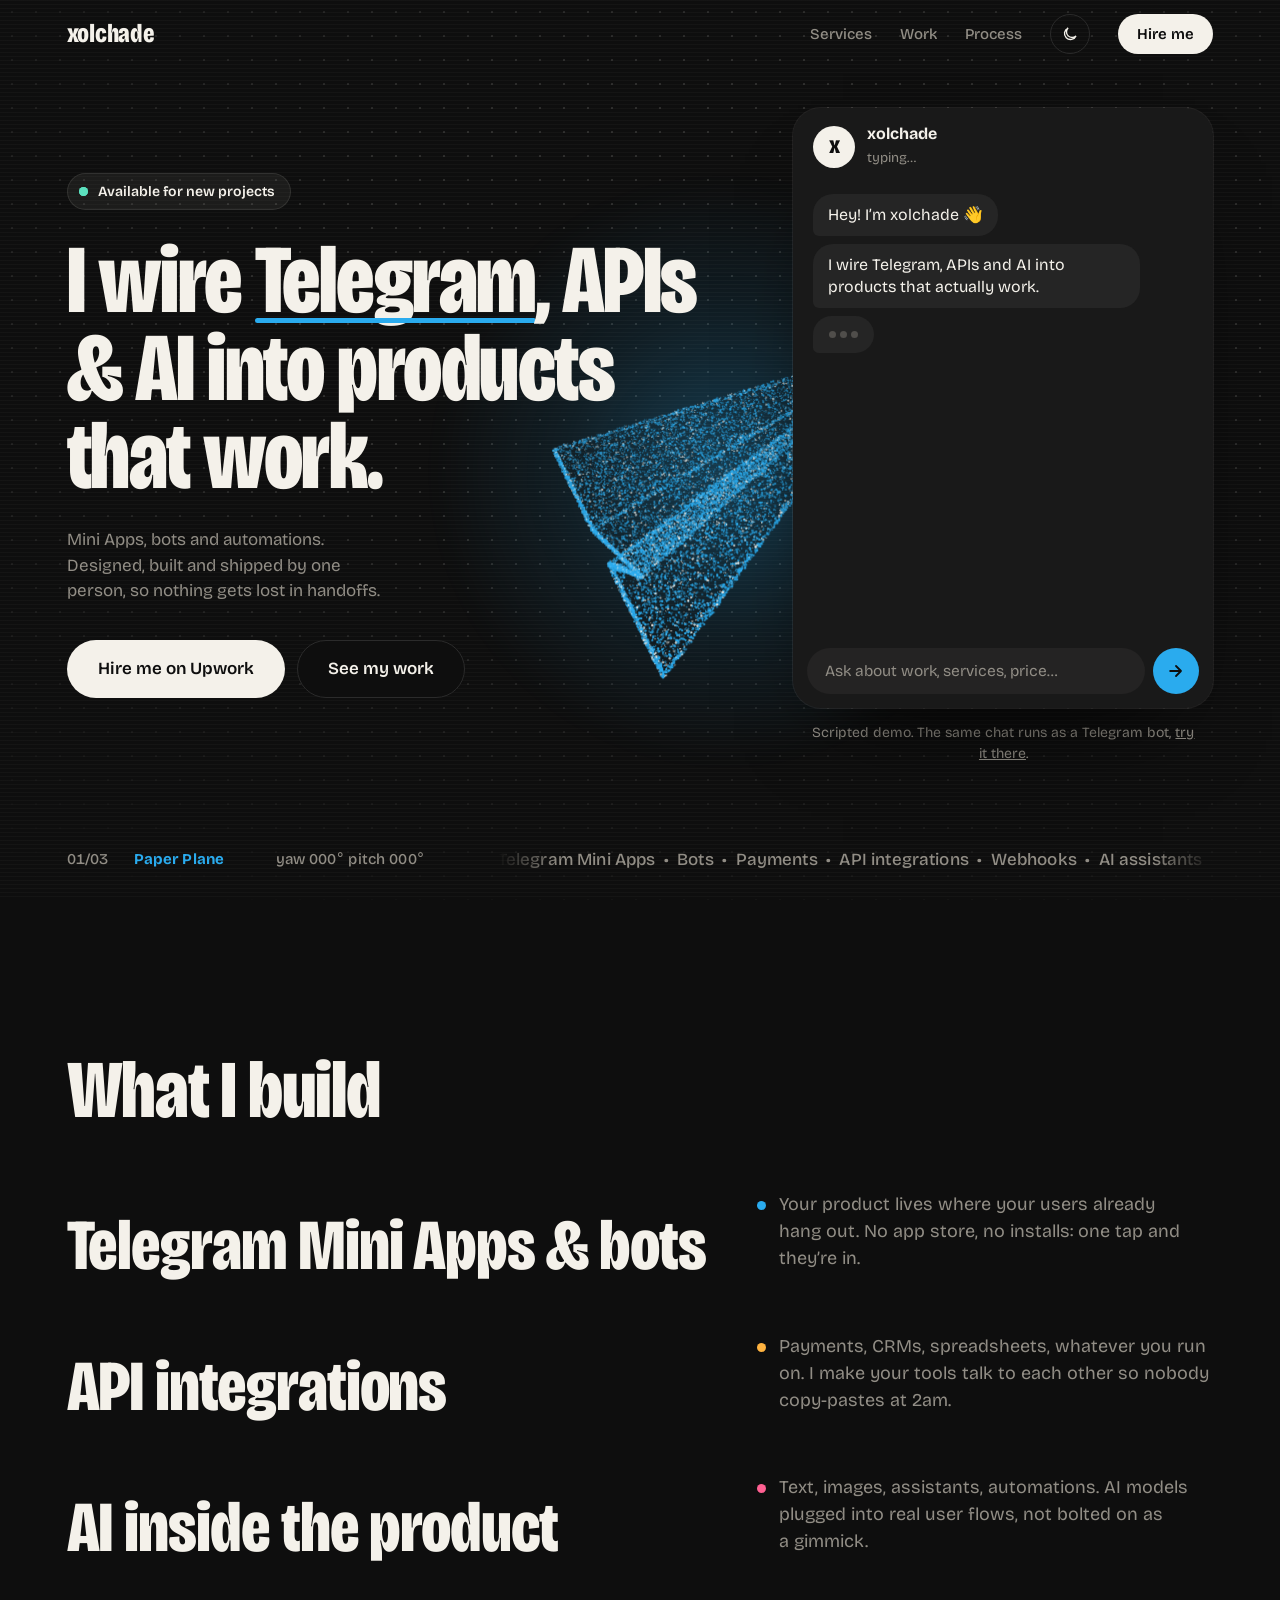
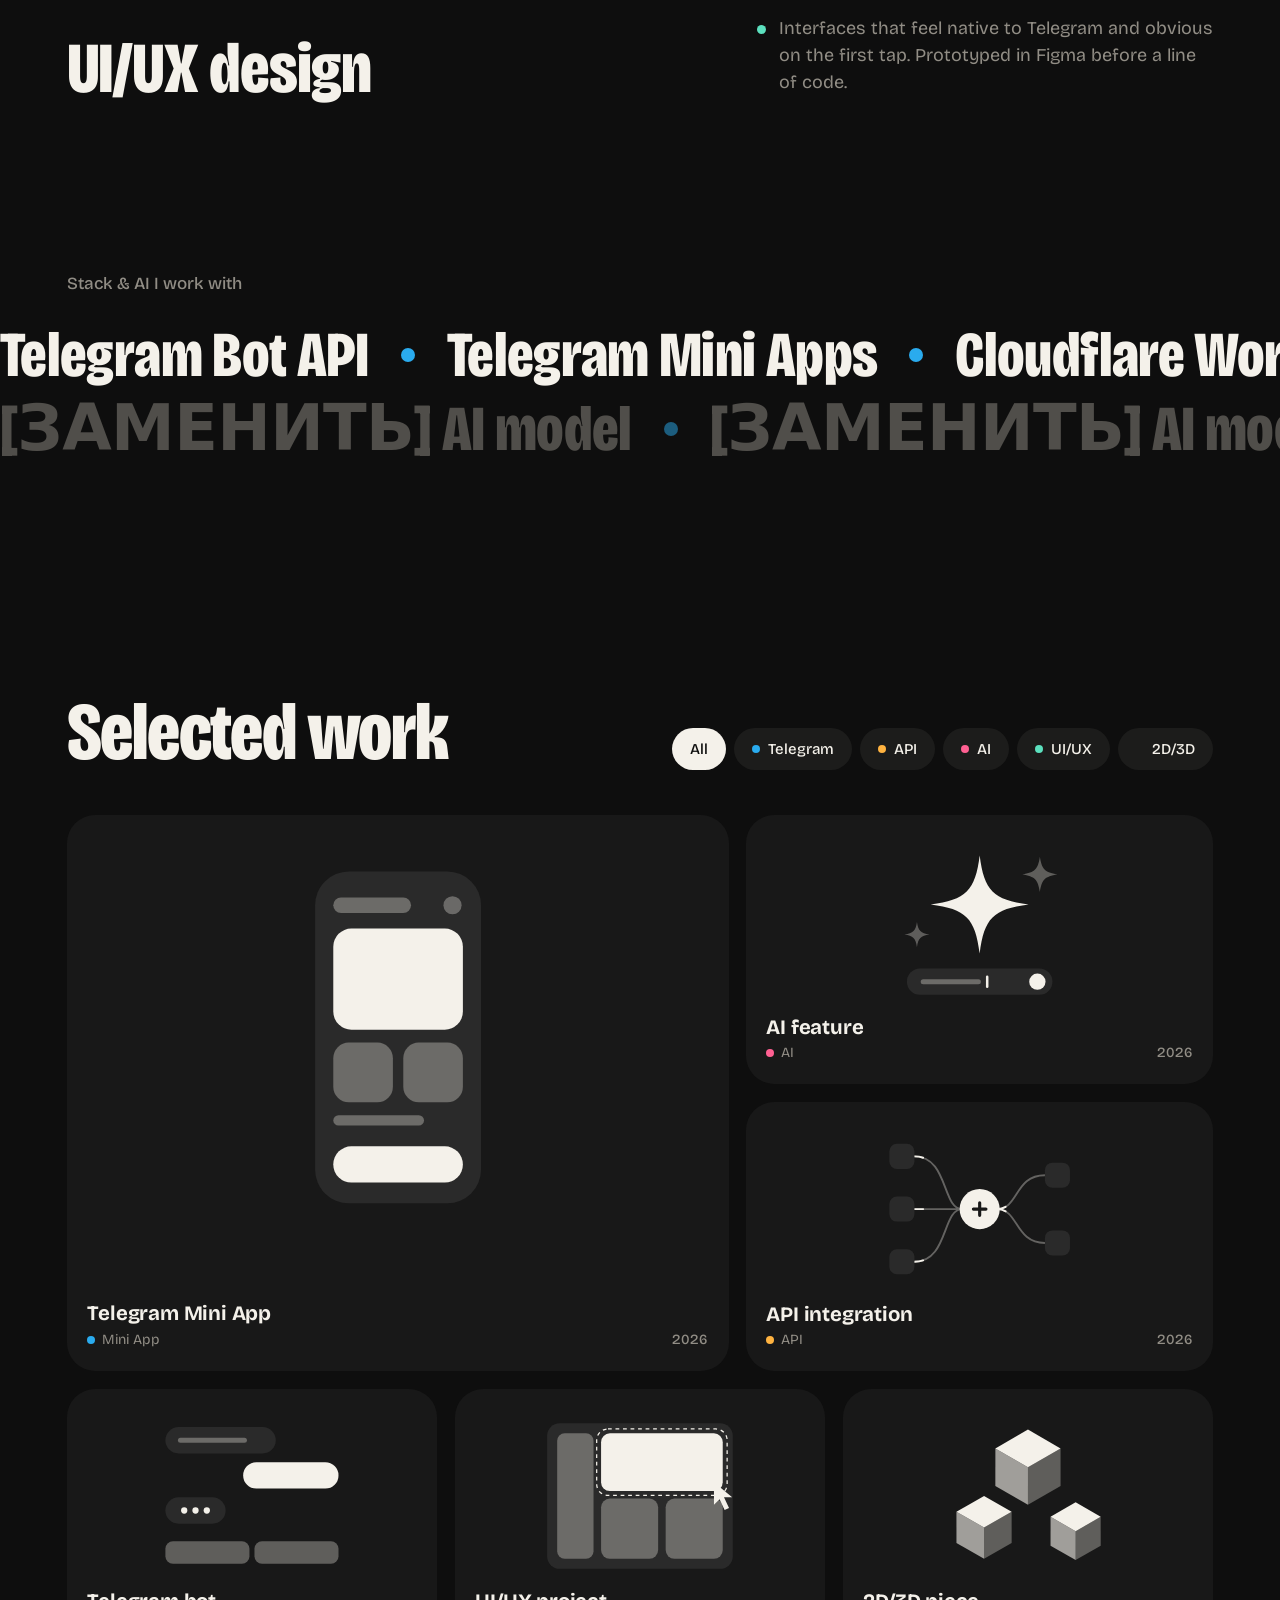
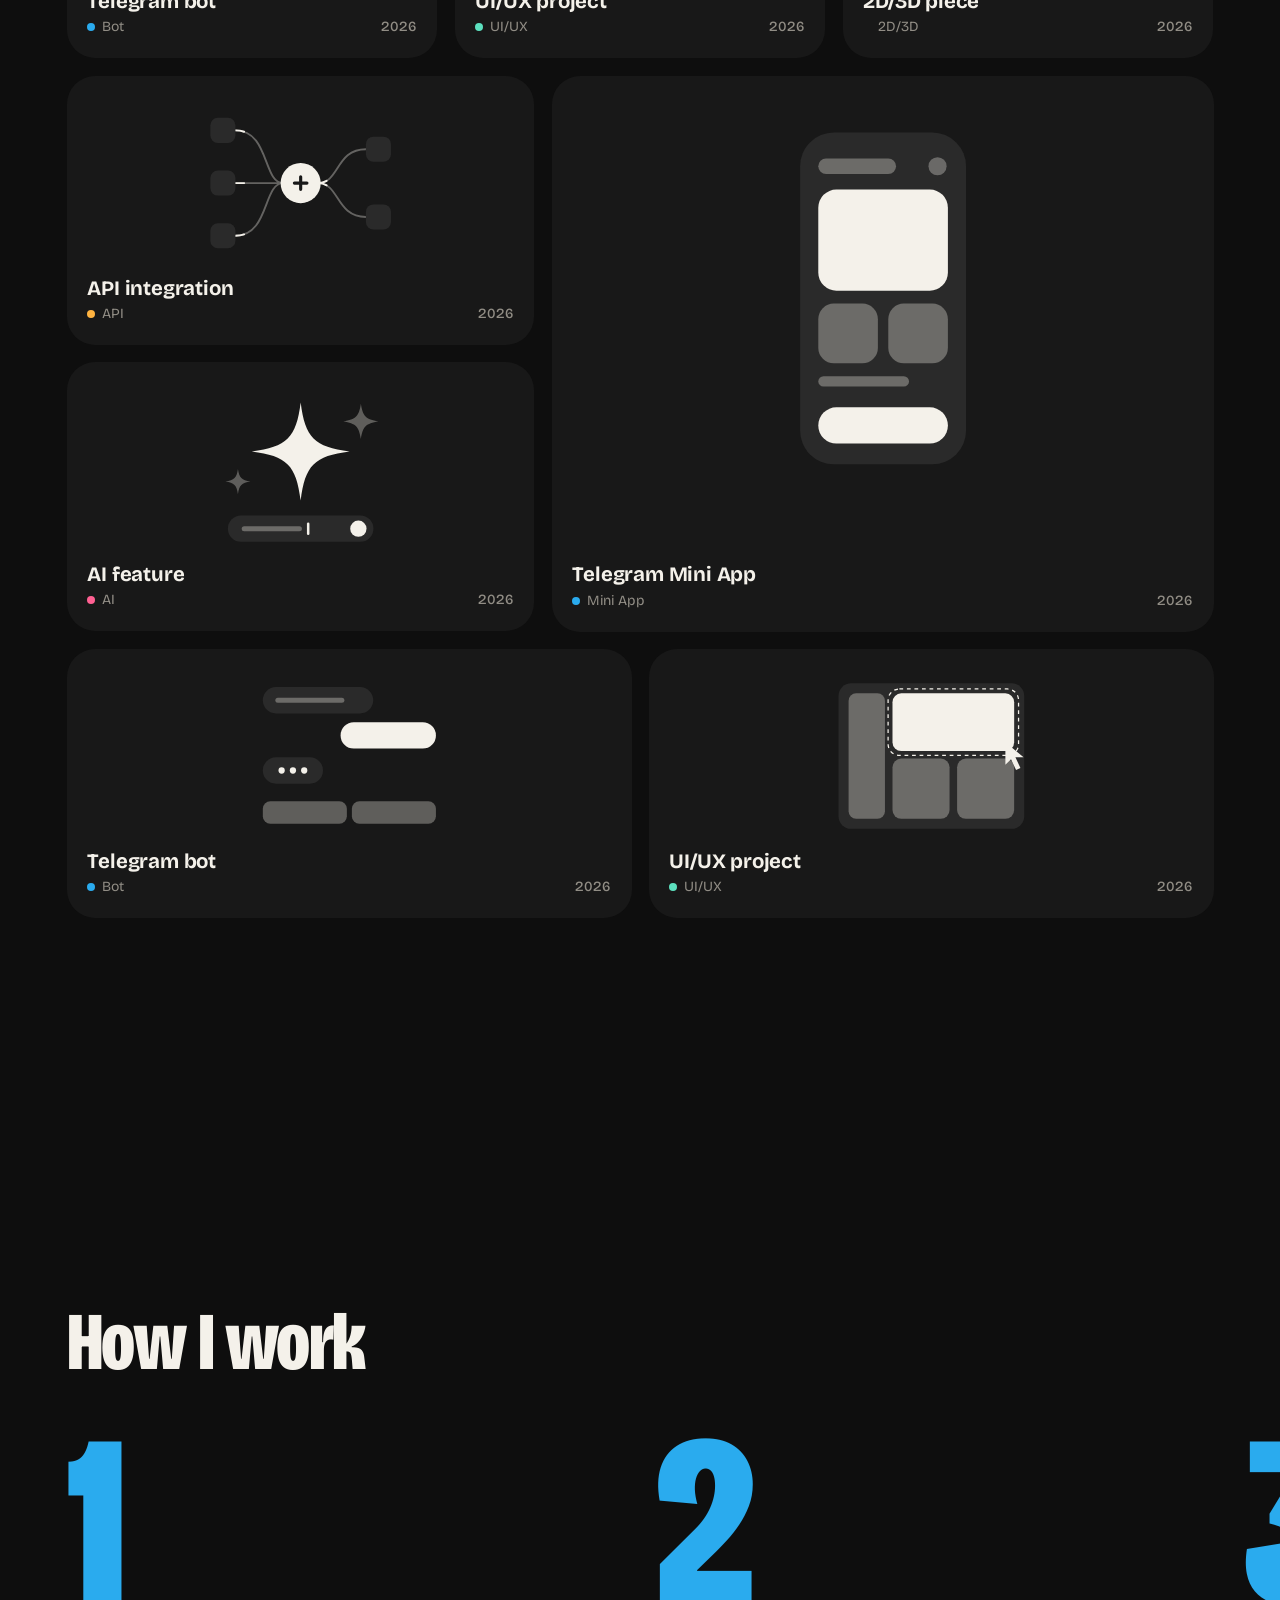
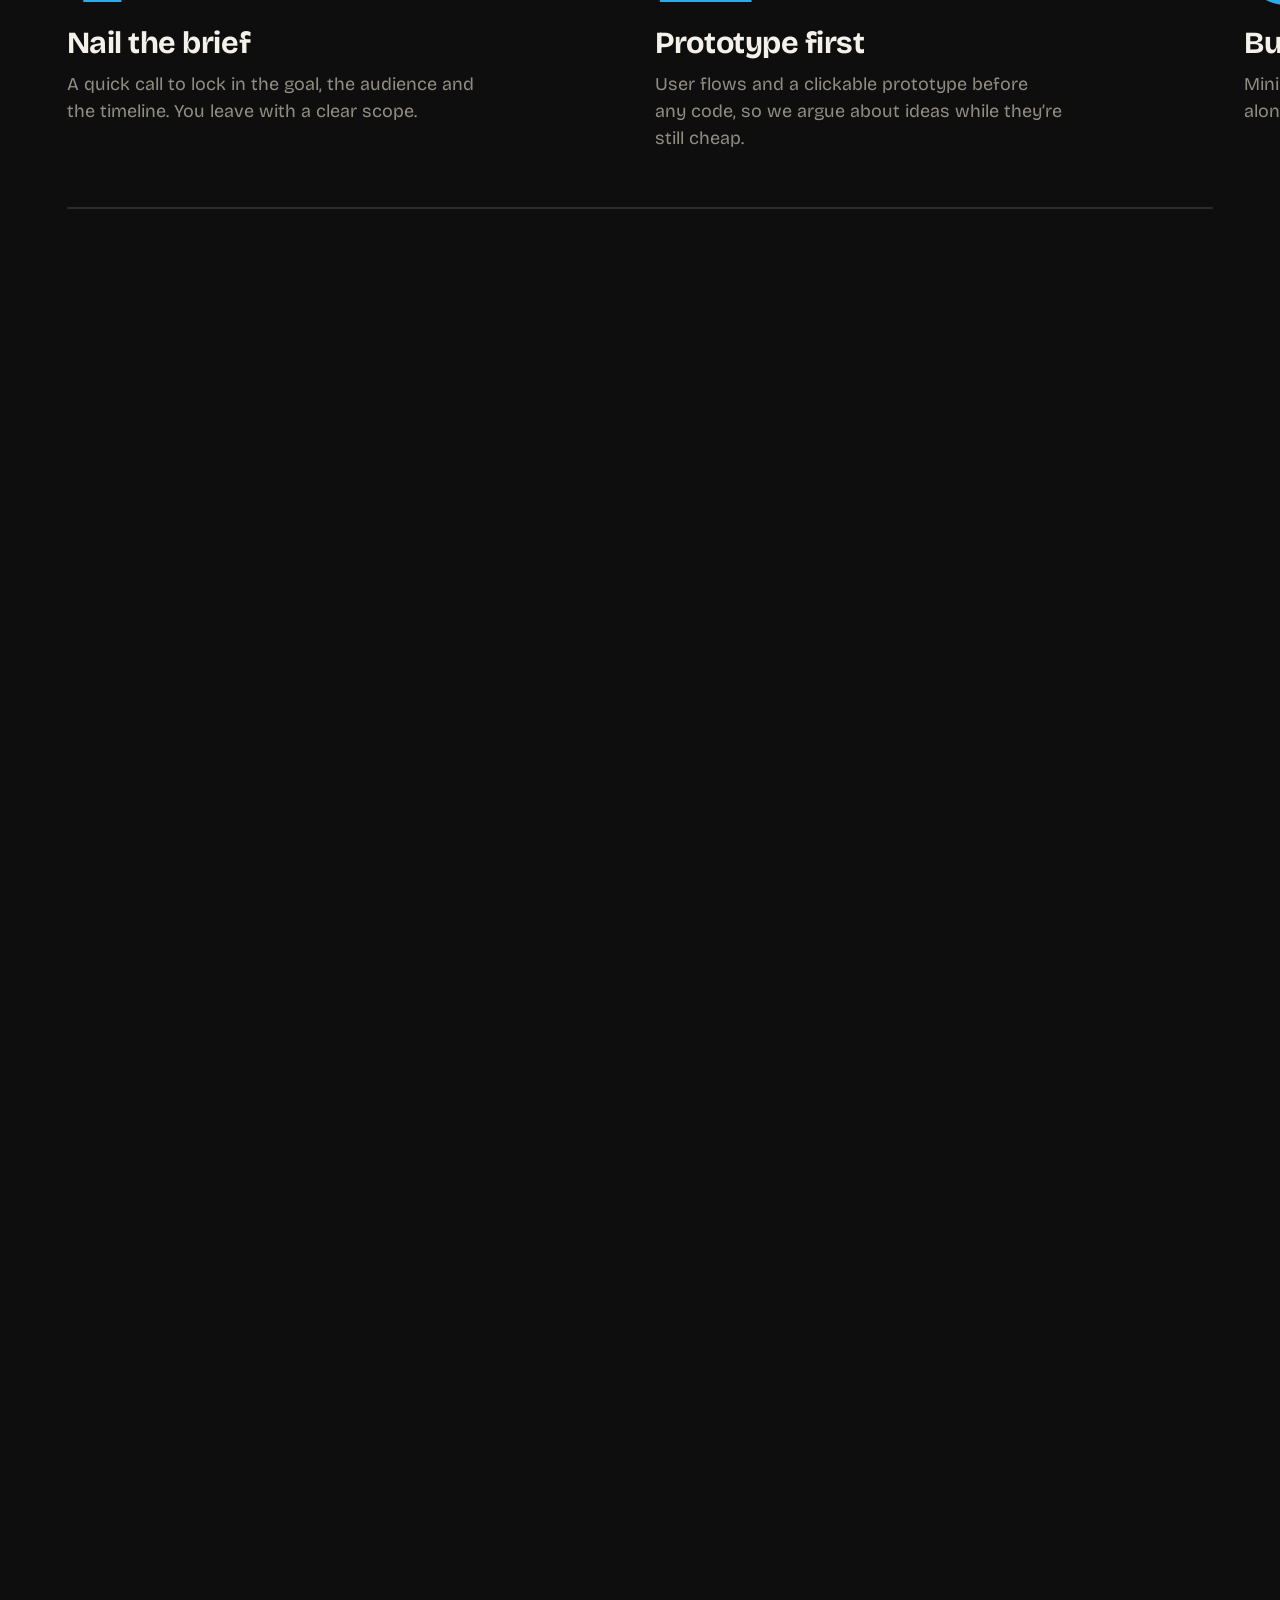
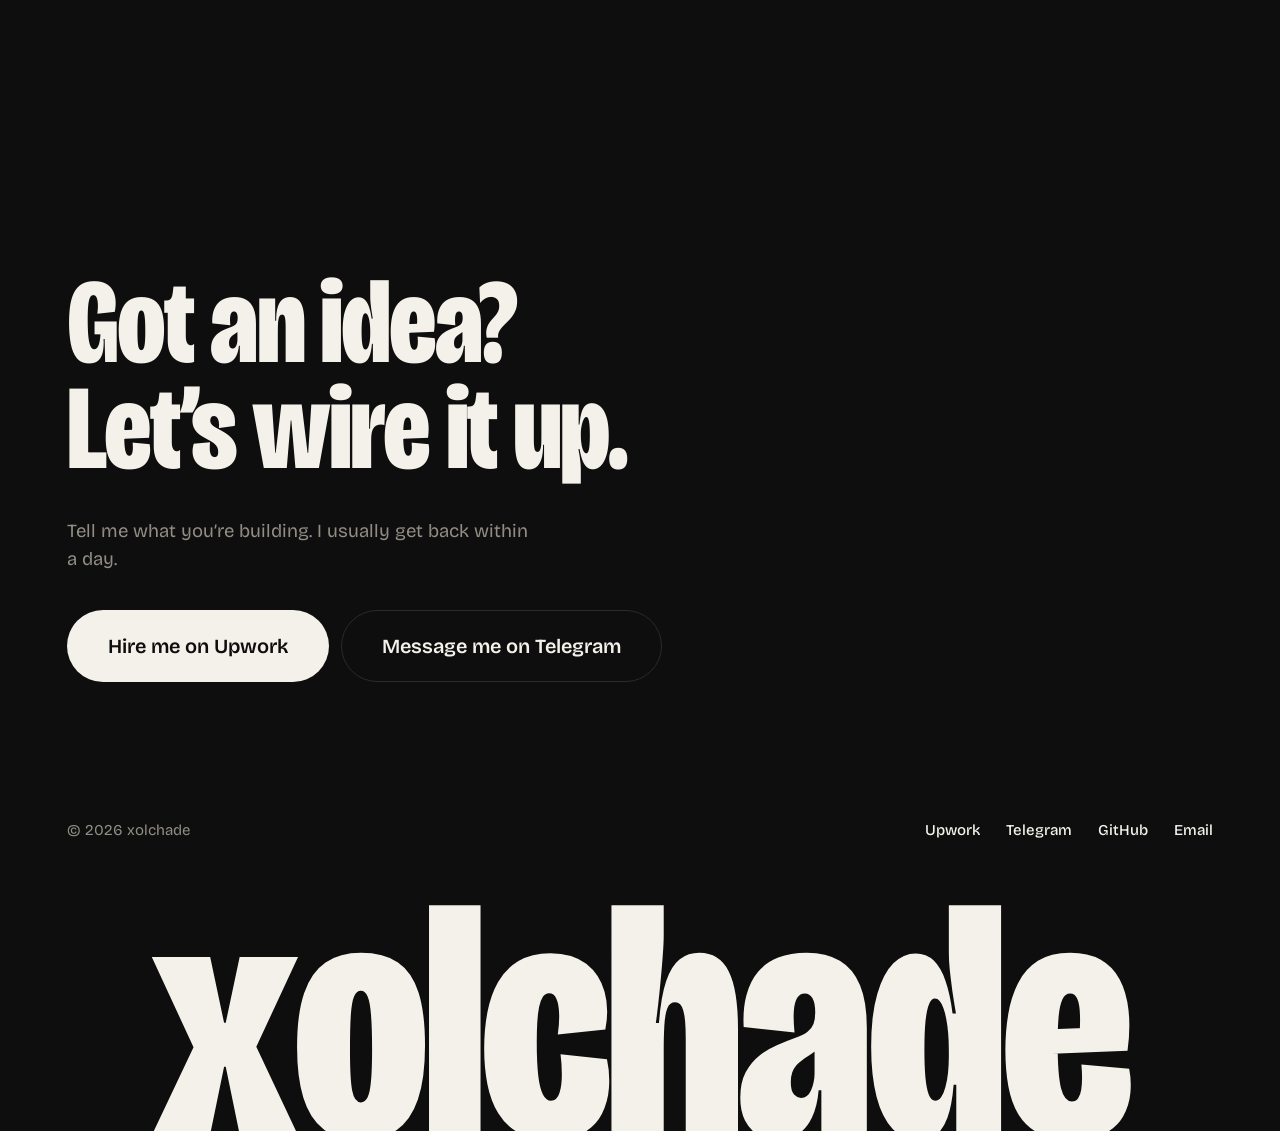
==== commit 7fd6a180: "v13.1: cursor "black hole" instead of drag-to-spin, short-screen fix - Cursor pushes particles away " ====
--- a/index.html
+++ b/index.html
@@ -171,9 +171,11 @@
   align-items: center;
   padding: calc(72px + clamp(40px, 7vh, 96px)) var(--pad) 92px;
   min-height: 100svh;
-  touch-action: pan-y; cursor: grab;
-}
-.screen.dragging { cursor: grabbing; user-select: none; -webkit-user-select: none; }
+  touch-action: pan-y;
+}
+/* no text selection when the mouse is dragged across the hero; the chat stays selectable */
+.screen { -webkit-user-select: none; user-select: none; }
+.screen .chat { -webkit-user-select: text; user-select: text; }
 .screen a, .screen button, .screen .chat { cursor: auto; }
 .screen a, .screen button { cursor: pointer; }
 .hero-copy { grid-column: 1; }
@@ -204,7 +206,7 @@
 .avail i { position: relative; width: 9px; height: 9px; border-radius: 50%; background: var(--ui); }
 .avail i::after { content: ""; position: absolute; inset: 0; border-radius: 50%; background: var(--ui); animation: ping 2.2s var(--ease) infinite; }
 @keyframes ping { 70%, 100% { scale: 2.6; opacity: 0; } }
-.hero h1 { font-size: clamp(50px, 7.6vw, 176px); line-height: .9; text-wrap: wrap; max-width: 6.9em; }
+.hero h1 { font-size: clamp(50px, min(7.6vw, 14.5vh), 176px); line-height: .9; text-wrap: wrap; max-width: 6.9em; }
 .hero .lede { margin-top: clamp(22px, 3vh, 36px); max-width: 30ch; font-size: clamp(17px, 1.3vw, 27px); }
 .actions { display: flex; flex-wrap: wrap; gap: 12px; margin-top: clamp(26px, 4vh, 44px); }
 
@@ -500,6 +502,19 @@
 @media (min-width: 1200px) {
   .hero-copy, .stage, .chat-wrap { transform: translateY(calc(-1 * clamp(10px, 4vh, 50px))); }
 }
+/* short laptop screens: keep the whole hero, status line included, inside the first screen */
+@media (min-width: 1200px) and (max-height: 780px) {
+  .hero-copy, .stage, .chat-wrap { transform: translateY(-8px); }
+}
+@media (min-width: 1200px) and (max-height: 640px) {
+  .screen { padding-top: 84px; padding-bottom: 60px; }
+  .avail { margin-bottom: 12px; }
+  .hero h1 { font-size: clamp(50px, min(7.6vw, 13vh), 176px); }
+  .hero .lede { margin-top: 16px; }
+  .actions { margin-top: 18px; }
+  .status { bottom: 16px; }
+  .chat { min-height: 0; height: min(600px, 74svh); }
+}
 /* hero stacks below 1200px: there is no room for a middle column with the cloud */
 @media (max-width: 1199px) {
   .hero { padding: 0; }
@@ -650,7 +665,6 @@
           <span id="ro-n"></span>
           <b id="ro-name"></b>
           <span id="ro-rot"></span>
-          <span class="ro-hint"><svg viewBox="0 0 24 24"><path d="M4 12a8 3.2 0 1 0 16 0a8 3.2 0 1 0-16 0M15 17.5l3-2.3-3.4-1.4"/></svg>drag to spin</span>
         </div>
         <div class="ticker"><div class="ticker-run" id="ticker"></div></div>
       </div>
@@ -744,10 +758,11 @@
   <span class="u">clear</span>, <span class="u">exit</span>`),work:()=>R(oe.map(e=>`  <span class="a">${e.id.padEnd(11)}</span>${e.title} <span class="m">(${me[e.kind]}, ${e.year})</span>`).join(`
 `)),open:e=>{let t=oe.find(s=>s.id===e);if(!t)return R('no such project. try <span class="u">work</span>');location.href=`https://xolchade.dev/work.html?id=${t.id}`},stack:()=>R(`  this site: plain HTML, CSS and JS. no framework, no build, one hand-written WebGL shader.
   day to day: ${ge.filter(e=>!e.includes("[")).map(ie).join(", ")}`),theme:()=>{document.getElementById("theme")?.click(),R("flipped.")},contact:()=>R(Object.entries(Q).map(([e,t])=>`  <span class="g">${e.padEnd(9)}</span>${e==="email"?ie(t):`<a href="${t}" target="_blank" rel="noopener">${ie(t)}</a>`}`).join(`
-`)),hire:()=>{R('<span class="p">good call.</span> opening Upwork\u2026'),setTimeout(()=>window.open(Q.upwork,"_blank","noopener"),500)},sudo:()=>R('<span class="p">nice try.</span>'),clear:()=>{j.innerHTML=""},exit:()=>ve(),snake:()=>At()}});var nt={};Ne(nt,{initCloud:()=>St});function Ct(e){return()=>{e|=0,e=e+1831565813|0;let t=Math.imul(e^e>>>15,1|e);return t=t+Math.imul(t^t>>>7,61|t)^t,((t^t>>>14)>>>0)/4294967296}}async function Pt(e){let t=Ct(7),s=new Float32Array(e*3),a=new Float32Array(e*3),c=new Float32Array(e*3),i=(o,g,d)=>[o[0]+(g[0]-o[0])*d,o[1]+(g[1]-o[1])*d,o[2]+(g[2]-o[2])*d],l=[1.55,0,0],M=[-1.15,.14,1.1],n=[-1.15,.14,-1.1],f=[-1.15,.14,.17],x=[-1.15,.14,-.17],I=[-1.15,-.52,0],q=[[l,M,f],[l,n,x],[l,f,I],[l,x,I]],O=[1,1,.55,.55],v=[[l,M],[M,f],[l,f],[l,n],[n,x],[l,x],[l,I],[f,I],[x,I]],U=Math.cos(.95),K=Math.sin(.95),W=Math.cos(.62),p=Math.sin(.62);for(let o=0;o<e;o++){let g;if(t()<.34){let H=v[t()*v.length|0];g=i(H[0],H[1],t())}else{let H=t()*3.1,P=0;for(;H>O[P];)H-=O[P++];let[$,z,G]=q[P],k=t(),B=t();k+B>1&&(k=1-k,B=1-B),g=[$[0]+(z[0]-$[0])*k+(G[0]-$[0])*B,$[1]+(z[1]-$[1])*k+(G[1]-$[1])*B,$[2]+(z[2]-$[2])*k+(G[2]-$[2])*B]}let[d,T,u]=g;d+=.1;let h=T*U-u*K,E=T*K+u*U;s.set([d*W-h*p,d*p+h*W,E],o*3)}await ce();let w=(o,g,d,T,u)=>{let h=1-u;return[h*h*h*o[0]+3*h*h*u*g[0]+3*h*u*u*d[0]+u*u*u*T[0],h*h*h*o[1]+3*h*h*u*g[1]+3*h*u*u*d[1]+u*u*u*T[1]]},A=[];for(let o=0;o<=1;o+=.05)A.push(w([.44,1.32],[.1,1.32],[.04,1.12],[.04,.84],o));A.push([.04,.42]);for(let o=.05;o<=1.001;o+=.05)A.push(w([.04,.42],[.04,.16],[-.08,.02],[-.36,0],o));let b=[...A,...A.slice(0,-1).reverse().map(([o,g])=>[o,-g])],L=[0];for(let o=1;o<b.length;o++)L.push(L[o-1]+Math.hypot(b[o][0]-b[o-1][0],b[o][1]-b[o-1][1]));for(let o=0;o<e;o++){let g=t()*L[L.length-1],d=1;for(;L[d]<g;)d++;let T=(g-L[d-1])/(L[d]-L[d-1]),u=o%2?1:-1,h=t()*6.283,E=Math.sqrt(t())*.085,H=b[d-1][0]+(b[d][0]-b[d-1][0])*T+Math.cos(h)*E,P=b[d-1][1]+(b[d][1]-b[d-1][1])*T+Math.sin(h)*E;a.set([u*(.74-H),P,(t()-.5)*.34],o*3)}await ce();let F=[];for(let o=0;o<30;o++){let g=1-(o+.5)/15,d=Math.sqrt(1-g*g),T=o*2.39996,u=o%3?1.16:.66;F.push([Math.cos(T)*d*u,g*u,Math.sin(T)*d*u,o%3?.075:.05])}let D=()=>t()+t()+t()-1.5;for(let o=0;o<e;o++){let g=t(),d=t()*2-1,T=Math.sqrt(1-d*d),u=t()*6.283,h=[Math.cos(u)*T,d,Math.sin(u)*T];if(g<.52){let E=F[t()*F.length|0];h=[E[0]+D()*E[3],E[1]+D()*E[3],E[2]+D()*E[3]]}else if(g<.82)h=h.map(E=>E*1.16);else{let E=Math.cbrt(t())*.3;h=h.map(H=>H*E)}c.set(h,o*3)}let X=new Float32Array(e*4);for(let o=0;o<X.length;o++)X[o]=t();return{a0:s,a1:a,a2:c,seed:X}}async function St(e,{zone:t,still:s=!1,mobile:a=()=>!1,onShape:c=()=>{},onRot:i=()=>{},onGlitch:l=()=>{},onPhase:Ph=()=>{}}){let M={alpha:!0,antialias:!1,depth:!1,stencil:!1,powerPreference:"high-performance"},n=e.getContext("webgl",M)||e.getContext("experimental-webgl",M);if(!n)return null;let x=a()?1e4:2e4,I=(r,m)=>{let C=n.createShader(r);return n.shaderSource(C,m),n.compileShader(C),C},q=n.createProgram(),O=await Pt(x);if(await ce(),n.attachShader(q,I(n.VERTEX_SHADER,$t)),n.attachShader(q,I(n.FRAGMENT_SHADER,It)),n.linkProgram(q),await ce(),!n.getProgramParameter(q,n.LINK_STATUS))return null;await ce(),n.useProgram(q);for(let[r,m]of[["a0",3],["a1",3],["a2",3],["seed",4]]){let C=n.getAttribLocation(q,r);n.bindBuffer(n.ARRAY_BUFFER,n.createBuffer()),n.bufferData(n.ARRAY_BUFFER,O[r],n.STATIC_DRAW),n.enableVertexAttribArray(C),n.vertexAttribPointer(C,m,n.FLOAT,!1,0,0)}let v={};for(let r of["uPhase","uTime","uAspect","uScale","uIntro","uYaw","uPitch","uSize","uGl","uGs","uAcc","uInk"])v[r]=n.getUniformLocation(q,r);n.enable(n.BLEND),n.blendFunc(n.ONE,n.ONE_MINUS_SRC_ALPHA),n.clearColor(0,0,0,0);let U=document.createElement("i");U.style.cssText="position:absolute;visibility:hidden;transition-property:none",t.append(U);let K=r=>(U.style.color=`var(${r})`,getComputedStyle(U).color.match(/[\d.]+/g).slice(0,3).map(m=>m/255));function W(){n.uniform3fv(v.uAcc,K("--acc")),n.uniform3fv(v.uInk,K("--ink"))}let p=0,w=0;function A(){if(p=e.clientWidth,w=e.clientHeight,!p||!w)return;let r=Math.max(1,Math.min(devicePixelRatio||1,2,Math.sqrt(11e5/(p*w))));e.width=Math.round(p*r),e.height=Math.round(w*r),n.viewport(0,0,e.width,e.height);let m=p/w;n.uniform1f(v.uAspect,m),n.uniform1f(v.uScale,(a()?.52:.5)*Math.min(1,m)),n.uniform1f(v.uSize,(a()?2.3:2.6)*r*Math.max(.8,Math.min(1.25,w/860)))}let b=0,L=0,F=0,D=s?1:0,X=0,o=0,g=!0,d=!1,T=-1,u=-1e9,h=scrollY,E=0,H=0,P=0,$=0,z=0,G=0,k=null,B=-1e9,ze="",Ge=4,Ye=0,ne=!1,Be=(location.search.match(/[?&]cloud=(\d)/)||[])[1],pe=Be!=null;pe&&(b=L=+Be);let hX=0,hY=0,tX=0,tY=0;matchMedia("(hover: hover) and (pointer: fine)").matches&&(t.addEventListener("pointermove",r=>{if(r.pointerType!=="mouse")return;let m=t.getBoundingClientRect();tX=((r.clientX-m.left)/m.width-.5)*.7,tY=((r.clientY-m.top)/m.height-.5)*.36},{passive:!0}),t.addEventListener("pointerleave",()=>{tX=tY=0}));function J(){let r=s?0:Math.sin(F*.3)*.3;n.uniform1f(v.uPhase,b),n.uniform1f(v.uTime,F),n.uniform1f(v.uIntro,D),n.uniform1f(v.uYaw,P+r+hX),n.uniform1f(v.uPitch,$+hY+(s?0:Math.sin(F*.21)*.08)),n.uniform1f(v.uGl,ne?1:0),n.uniform1f(v.uGs,Math.floor(F*14)*.37),n.clear(n.COLOR_BUFFER_BIT),n.drawArrays(n.POINTS,0,x);let m=Math.floor(((b+.5)%3+3)%3);m!==T&&(c(T=m),d&&!s&&Ue(.22));Ph(s?1:((b+.5)%1+1)%1);let C=he=>Math.round((he*57.2958%360+540)%360-180),ae=C(P+r+hX)+","+C(-$-hY);ae!==ze&&(ze=ae,i(C(P+r+hX),C(-$-hY)))}function Ue(r){Ye=F+r,Ge=F+5+Math.random()*6,ne||l(ne=!0)}function wt(r){o=0;let m=Math.min(.05,(r-X)/1e3||.016);if(D>=1&&!pe&&r-X<200&&(H++,E+=r-X,H===90&&(E/90>30&&(x>6e3?(x>>=1,A()):s=!0),H=E=0)),X=r,F+=m,D=Math.min(1,D+m/1.6),r-u>700&&!pe&&(L+=m/7.5),b+=(L-b)*Math.min(1,m*5),hX+=((k?0:tX)-hX)*Math.min(1,m*2.5),hY+=((k?0:tY)-hY)*Math.min(1,m*2.5),k||(P+=z*m,$+=G*m,z*=Math.exp(-m*2.2),G*=Math.exp(-m*4),r-B>2600&&(P-=Math.round(P/6.28318)*6.28318,P*=Math.exp(-m*1.4),$*=Math.exp(-m*1.4))),F>Ge&&D>=1&&Ue(.14+Math.random()*.14),ne&&F>Ye&&l(ne=!1),J(),s){b=L=Math.round(b),D=1,J();return}ue()}function ue(){!o&&d&&g&&!document.hidden&&!s&&(X=performance.now(),o=requestAnimationFrame(wt))}function Te(){cancelAnimationFrame(o),o=0}let Xe=()=>{!o&&d&&(o=requestAnimationFrame(()=>{o=0,J()}))};new ResizeObserver(()=>{A(),!o&&d&&J()}).observe(e),new IntersectionObserver(([r])=>{g=r.isIntersecting,g?ue():Te()}).observe(e),document.addEventListener("visibilitychange",()=>document.hidden?Te():ue()),new MutationObserver(()=>{W(),!o&&d&&J()}).observe(document.documentElement,{attributes:!0,attributeFilter:["data-theme"]}),e.addEventListener("webglcontextlost",r=>{r.preventDefault(),Te(),e.classList.remove("on")}),addEventListener("scroll",()=>{let r=scrollY,m=t.offsetHeight||1;g&&!s&&!pe&&(L+=(r-h)/m*2,u=performance.now()),h=r},{passive:!0}),t.addEventListener("pointerdown",r=>{r.button||r.target.closest("a, button, input, .chat")||(k={id:r.pointerId,x:r.clientX,y:r.clientY,t:performance.now()},t.classList.add("dragging"))}),addEventListener("pointermove",r=>{if(!k||r.pointerId!==k.id)return;let m=performance.now(),C=r.clientX-k.x,ae=r.clientY-k.y,he=Math.max(8,m-k.t)/1e3;P+=C*.008,$=Math.max(-1.2,Math.min(1.2,$+ae*.006)),z=z*.5+C*.008/he*.5,G=G*.5+ae*.006/he*.5,k.x=r.clientX,k.y=r.clientY,k.t=m,B=m,s&&Xe()},{passive:!0});let je=r=>{!k||r.pointerId!==k.id||(performance.now()-k.t>80&&(z=G=0),z=Math.max(-9,Math.min(9,z)),G=Math.max(-4,Math.min(4,G)),k=null,B=performance.now(),t.classList.remove("dragging"))};return addEventListener("pointerup",je),addEventListener("pointercancel",je),A(),W(),{start(){d=!0,e.classList.add("on"),s?(D=1,J()):ue()},go(r){if(s)return b=L=r,Xe();L=Math.ceil((L-r-.01)/3)*3+r,u=performance.now()+5e3}}}var $t,It,ce,at=$e(()=>{$t=`
+`)),hire:()=>{R('<span class="p">good call.</span> opening Upwork\u2026'),setTimeout(()=>window.open(Q.upwork,"_blank","noopener"),500)},sudo:()=>R('<span class="p">nice try.</span>'),clear:()=>{j.innerHTML=""},exit:()=>ve(),snake:()=>At()}});var nt={};Ne(nt,{initCloud:()=>St});function Ct(e){return()=>{e|=0,e=e+1831565813|0;let t=Math.imul(e^e>>>15,1|e);return t=t+Math.imul(t^t>>>7,61|t)^t,((t^t>>>14)>>>0)/4294967296}}async function Pt(e){let t=Ct(7),s=new Float32Array(e*3),a=new Float32Array(e*3),c=new Float32Array(e*3),i=(o,g,d)=>[o[0]+(g[0]-o[0])*d,o[1]+(g[1]-o[1])*d,o[2]+(g[2]-o[2])*d],l=[1.55,0,0],M=[-1.15,.14,1.1],n=[-1.15,.14,-1.1],f=[-1.15,.14,.17],x=[-1.15,.14,-.17],I=[-1.15,-.52,0],q=[[l,M,f],[l,n,x],[l,f,I],[l,x,I]],O=[1,1,.55,.55],v=[[l,M],[M,f],[l,f],[l,n],[n,x],[l,x],[l,I],[f,I],[x,I]],U=Math.cos(.95),K=Math.sin(.95),W=Math.cos(.62),p=Math.sin(.62);for(let o=0;o<e;o++){let g;if(t()<.34){let H=v[t()*v.length|0];g=i(H[0],H[1],t())}else{let H=t()*3.1,P=0;for(;H>O[P];)H-=O[P++];let[$,z,G]=q[P],k=t(),B=t();k+B>1&&(k=1-k,B=1-B),g=[$[0]+(z[0]-$[0])*k+(G[0]-$[0])*B,$[1]+(z[1]-$[1])*k+(G[1]-$[1])*B,$[2]+(z[2]-$[2])*k+(G[2]-$[2])*B]}let[d,T,u]=g;d+=.1;let h=T*U-u*K,E=T*K+u*U;s.set([d*W-h*p,d*p+h*W,E],o*3)}await ce();let w=(o,g,d,T,u)=>{let h=1-u;return[h*h*h*o[0]+3*h*h*u*g[0]+3*h*u*u*d[0]+u*u*u*T[0],h*h*h*o[1]+3*h*h*u*g[1]+3*h*u*u*d[1]+u*u*u*T[1]]},A=[];for(let o=0;o<=1;o+=.05)A.push(w([.44,1.32],[.1,1.32],[.04,1.12],[.04,.84],o));A.push([.04,.42]);for(let o=.05;o<=1.001;o+=.05)A.push(w([.04,.42],[.04,.16],[-.08,.02],[-.36,0],o));let b=[...A,...A.slice(0,-1).reverse().map(([o,g])=>[o,-g])],L=[0];for(let o=1;o<b.length;o++)L.push(L[o-1]+Math.hypot(b[o][0]-b[o-1][0],b[o][1]-b[o-1][1]));for(let o=0;o<e;o++){let g=t()*L[L.length-1],d=1;for(;L[d]<g;)d++;let T=(g-L[d-1])/(L[d]-L[d-1]),u=o%2?1:-1,h=t()*6.283,E=Math.sqrt(t())*.085,H=b[d-1][0]+(b[d][0]-b[d-1][0])*T+Math.cos(h)*E,P=b[d-1][1]+(b[d][1]-b[d-1][1])*T+Math.sin(h)*E;a.set([u*(.74-H),P,(t()-.5)*.34],o*3)}await ce();let F=[];for(let o=0;o<30;o++){let g=1-(o+.5)/15,d=Math.sqrt(1-g*g),T=o*2.39996,u=o%3?1.16:.66;F.push([Math.cos(T)*d*u,g*u,Math.sin(T)*d*u,o%3?.075:.05])}let D=()=>t()+t()+t()-1.5;for(let o=0;o<e;o++){let g=t(),d=t()*2-1,T=Math.sqrt(1-d*d),u=t()*6.283,h=[Math.cos(u)*T,d,Math.sin(u)*T];if(g<.52){let E=F[t()*F.length|0];h=[E[0]+D()*E[3],E[1]+D()*E[3],E[2]+D()*E[3]]}else if(g<.82)h=h.map(E=>E*1.16);else{let E=Math.cbrt(t())*.3;h=h.map(H=>H*E)}c.set(h,o*3)}let X=new Float32Array(e*4);for(let o=0;o<X.length;o++)X[o]=t();return{a0:s,a1:a,a2:c,seed:X}}async function St(e,{zone:t,still:s=!1,mobile:a=()=>!1,onShape:c=()=>{},onRot:i=()=>{},onGlitch:l=()=>{},onPhase:Ph=()=>{}}){let M={alpha:!0,antialias:!1,depth:!1,stencil:!1,powerPreference:"high-performance"},n=e.getContext("webgl",M)||e.getContext("experimental-webgl",M);if(!n)return null;let x=a()?1e4:2e4,I=(r,m)=>{let C=n.createShader(r);return n.shaderSource(C,m),n.compileShader(C),C},q=n.createProgram(),O=await Pt(x);if(await ce(),n.attachShader(q,I(n.VERTEX_SHADER,$t)),n.attachShader(q,I(n.FRAGMENT_SHADER,It)),n.linkProgram(q),await ce(),!n.getProgramParameter(q,n.LINK_STATUS))return null;await ce(),n.useProgram(q);for(let[r,m]of[["a0",3],["a1",3],["a2",3],["seed",4]]){let C=n.getAttribLocation(q,r);n.bindBuffer(n.ARRAY_BUFFER,n.createBuffer()),n.bufferData(n.ARRAY_BUFFER,O[r],n.STATIC_DRAW),n.enableVertexAttribArray(C),n.vertexAttribPointer(C,m,n.FLOAT,!1,0,0)}let v={};for(let r of["uPhase","uTime","uAspect","uScale","uIntro","uYaw","uPitch","uSize","uGl","uGs","uAcc","uInk","uPush","uMouse"])v[r]=n.getUniformLocation(q,r);n.enable(n.BLEND),n.blendFunc(n.ONE,n.ONE_MINUS_SRC_ALPHA),n.clearColor(0,0,0,0);let U=document.createElement("i");U.style.cssText="position:absolute;visibility:hidden;transition-property:none",t.append(U);let K=r=>(U.style.color=`var(${r})`,getComputedStyle(U).color.match(/[\d.]+/g).slice(0,3).map(m=>m/255));function W(){n.uniform3fv(v.uAcc,K("--acc")),n.uniform3fv(v.uInk,K("--ink"))}let p=0,w=0;function A(){if(p=e.clientWidth,w=e.clientHeight,!p||!w)return;let r=Math.max(1,Math.min(devicePixelRatio||1,2,Math.sqrt(11e5/(p*w))));e.width=Math.round(p*r),e.height=Math.round(w*r),n.viewport(0,0,e.width,e.height);let m=p/w;n.uniform1f(v.uAspect,m),n.uniform1f(v.uScale,(a()?.52:.5)*Math.min(1,m)),n.uniform1f(v.uSize,(a()?2.3:2.6)*r*Math.max(.8,Math.min(1.25,w/860)))}let b=0,L=0,F=0,D=s?1:0,X=0,o=0,g=!0,d=!1,T=-1,u=-1e9,h=scrollY,E=0,H=0,P=0,$=0,z=0,G=0,k=null,B=-1e9,ze="",Ge=4,Ye=0,ne=!1,Be=(location.search.match(/[?&]cloud=(\d)/)||[])[1],pe=Be!=null;pe&&(b=L=+Be);let hX=0,hY=0,tX=0,tY=0,pmX=0,pmY=0,tmX=0,tmY=0,pU=0,tpU=0;matchMedia("(hover: hover) and (pointer: fine)").matches&&(t.addEventListener("pointermove",r=>{if(r.pointerType!=="mouse")return;let m=t.getBoundingClientRect();tX=((r.clientX-m.left)/m.width-.5)*.7,tY=((r.clientY-m.top)/m.height-.5)*.36;let g=e.getBoundingClientRect();tmX=(r.clientX-g.left)/g.width*2-1,tmY=1-(r.clientY-g.top)/g.height*2,pU<.02&&(pmX=tmX,pmY=tmY),tpU=1},{passive:!0}),t.addEventListener("pointerleave",()=>{tX=tY=0,tpU=0}));function J(){let r=s?0:Math.sin(F*.3)*.3;n.uniform1f(v.uPhase,b),n.uniform1f(v.uTime,F),n.uniform1f(v.uIntro,D),n.uniform2f(v.uMouse,pmX,pmY),n.uniform1f(v.uPush,pU),n.uniform1f(v.uYaw,P+r+hX),n.uniform1f(v.uPitch,$+hY+(s?0:Math.sin(F*.21)*.08)),n.uniform1f(v.uGl,ne?1:0),n.uniform1f(v.uGs,Math.floor(F*14)*.37),n.clear(n.COLOR_BUFFER_BIT),n.drawArrays(n.POINTS,0,x);let m=Math.floor(((b+.5)%3+3)%3);m!==T&&(c(T=m),d&&!s&&Ue(.22));Ph(s?1:((b+.5)%1+1)%1);let C=he=>Math.round((he*57.2958%360+540)%360-180),ae=C(P+r+hX)+","+C(-$-hY);ae!==ze&&(ze=ae,i(C(P+r+hX),C(-$-hY)))}function Ue(r){Ye=F+r,Ge=F+5+Math.random()*6,ne||l(ne=!0)}function wt(r){o=0;let m=Math.min(.05,(r-X)/1e3||.016);if(D>=1&&!pe&&r-X<200&&(H++,E+=r-X,H===90&&(E/90>30&&(x>6e3?(x>>=1,A()):s=!0),H=E=0)),X=r,F+=m,D=Math.min(1,D+m/1.6),r-u>700&&!pe&&(L+=m/7.5),b+=(L-b)*Math.min(1,m*5),pmX+=(tmX-pmX)*Math.min(1,m*9),pmY+=(tmY-pmY)*Math.min(1,m*9),pU+=((k?0:tpU)-pU)*Math.min(1,m*4),hX+=((k?0:tX)-hX)*Math.min(1,m*2.5),hY+=((k?0:tY)-hY)*Math.min(1,m*2.5),k||(P+=z*m,$+=G*m,z*=Math.exp(-m*2.2),G*=Math.exp(-m*4),r-B>2600&&(P-=Math.round(P/6.28318)*6.28318,P*=Math.exp(-m*1.4),$*=Math.exp(-m*1.4))),F>Ge&&D>=1&&Ue(.14+Math.random()*.14),ne&&F>Ye&&l(ne=!1),J(),s){b=L=Math.round(b),D=1,J();return}ue()}function ue(){!o&&d&&g&&!document.hidden&&!s&&(X=performance.now(),o=requestAnimationFrame(wt))}function Te(){cancelAnimationFrame(o),o=0}let Xe=()=>{!o&&d&&(o=requestAnimationFrame(()=>{o=0,J()}))};new ResizeObserver(()=>{A(),!o&&d&&J()}).observe(e),new IntersectionObserver(([r])=>{g=r.isIntersecting,g?ue():Te()}).observe(e),document.addEventListener("visibilitychange",()=>document.hidden?Te():ue()),new MutationObserver(()=>{W(),!o&&d&&J()}).observe(document.documentElement,{attributes:!0,attributeFilter:["data-theme"]}),e.addEventListener("webglcontextlost",r=>{r.preventDefault(),Te(),e.classList.remove("on")}),addEventListener("scroll",()=>{let r=scrollY,m=t.offsetHeight||1;g&&!s&&!pe&&(L+=(r-h)/m*2,u=performance.now()),h=r},{passive:!0}),addEventListener("pointermove",r=>{if(!k||r.pointerId!==k.id)return;let m=performance.now(),C=r.clientX-k.x,ae=r.clientY-k.y,he=Math.max(8,m-k.t)/1e3;P+=C*.008,$=Math.max(-1.2,Math.min(1.2,$+ae*.006)),z=z*.5+C*.008/he*.5,G=G*.5+ae*.006/he*.5,k.x=r.clientX,k.y=r.clientY,k.t=m,B=m,s&&Xe()},{passive:!0});let je=r=>{!k||r.pointerId!==k.id||(performance.now()-k.t>80&&(z=G=0),z=Math.max(-9,Math.min(9,z)),G=Math.max(-4,Math.min(4,G)),k=null,B=performance.now(),t.classList.remove("dragging"))};return addEventListener("pointerup",je),addEventListener("pointercancel",je),A(),W(),{start(){d=!0,e.classList.add("on"),s?(D=1,J()):ue()},go(r){if(s)return b=L=r,Xe();L=Math.ceil((L-r-.01)/3)*3+r,u=performance.now()+5e3}}}var $t,It,ce,at=$e(()=>{$t=`
 attribute vec3 a0, a1, a2;
 attribute vec4 seed;
-uniform float uPhase, uTime, uAspect, uScale, uIntro, uYaw, uPitch, uSize, uGl, uGs;
+uniform float uPhase, uTime, uAspect, uScale, uIntro, uYaw, uPitch, uSize, uGl, uGs, uPush;
+uniform vec2 uMouse;
 varying float vA, vK;
 vec3 shape(float i) { return i < .5 ? a0 : i < 1.5 ? a1 : a2; }
 void main() {
@@ -765,6 +780,10 @@
   p.yz = mat2(c, -s, s, c) * p.yz;
   float w = 1. - p.z * .22;
   vec2 q = p.xy * uScale / w / vec2(uAspect, 1.);
+  // cursor pushes particles away
+  vec2 dm = (q - uMouse) * vec2(uAspect, 1.);
+  float push = 1. - smoothstep(0., .44, length(dm));
+  q += normalize(dm + 1e-5) / vec2(uAspect, 1.) * push * push * .12 * uPush;
   // glitch: random horizontal bands jump sideways
   float h = fract(sin(floor(q.y * 11. + uGs * 17.) * 91.7 + uGs * 7.3) * 43758.5);
   float g = step(.7, h) * uGl;
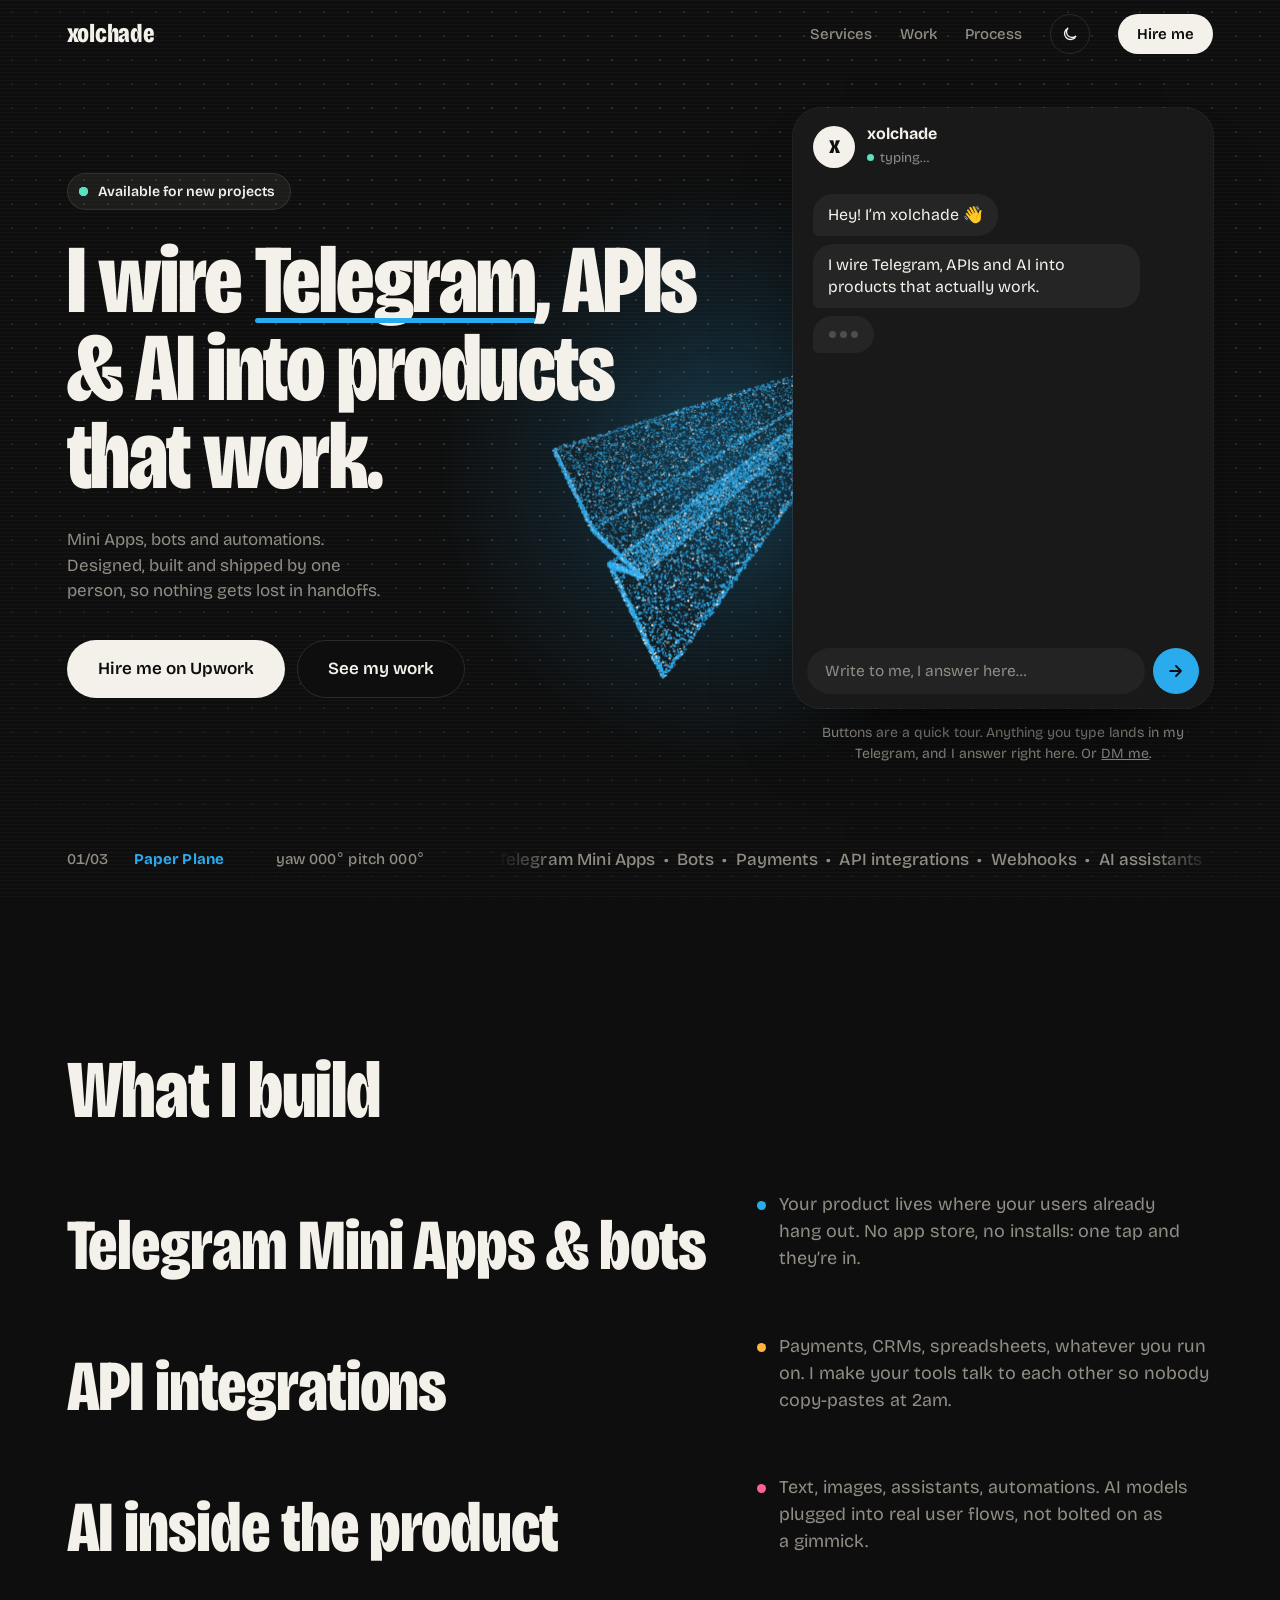
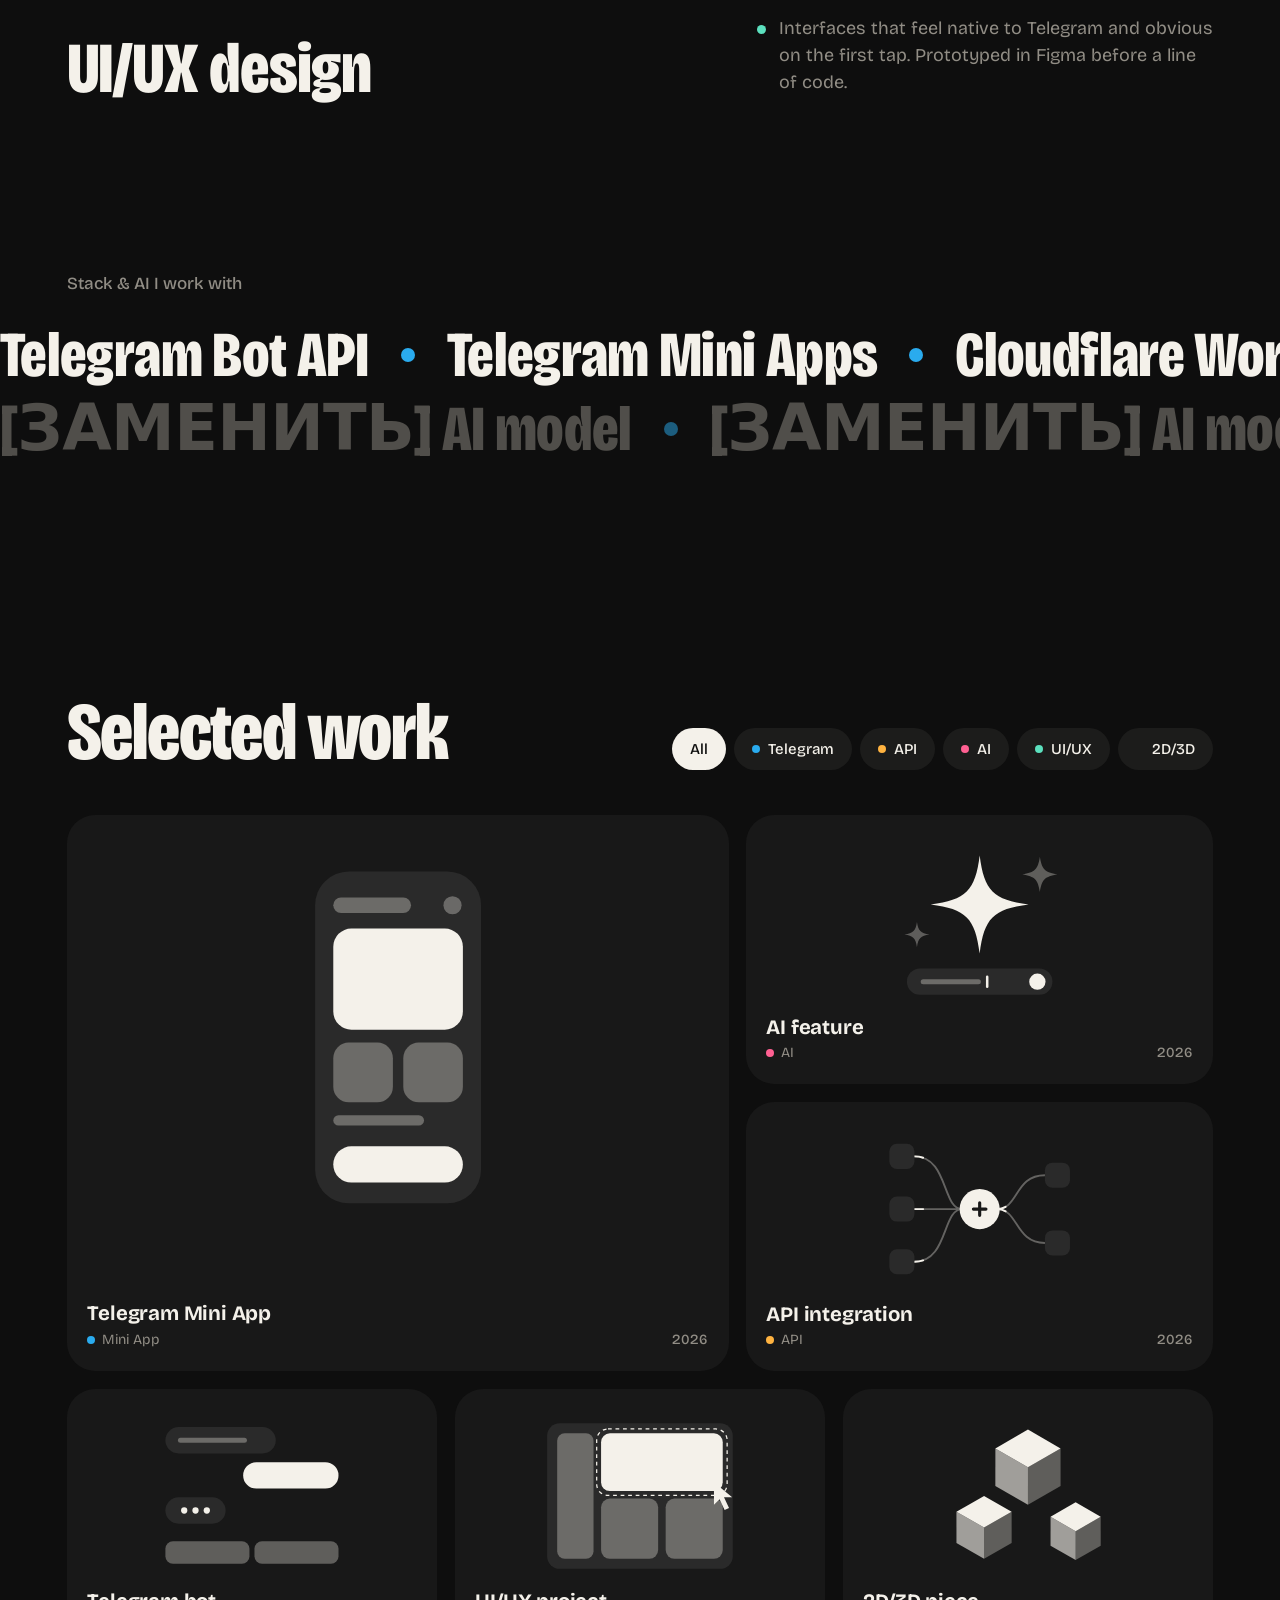
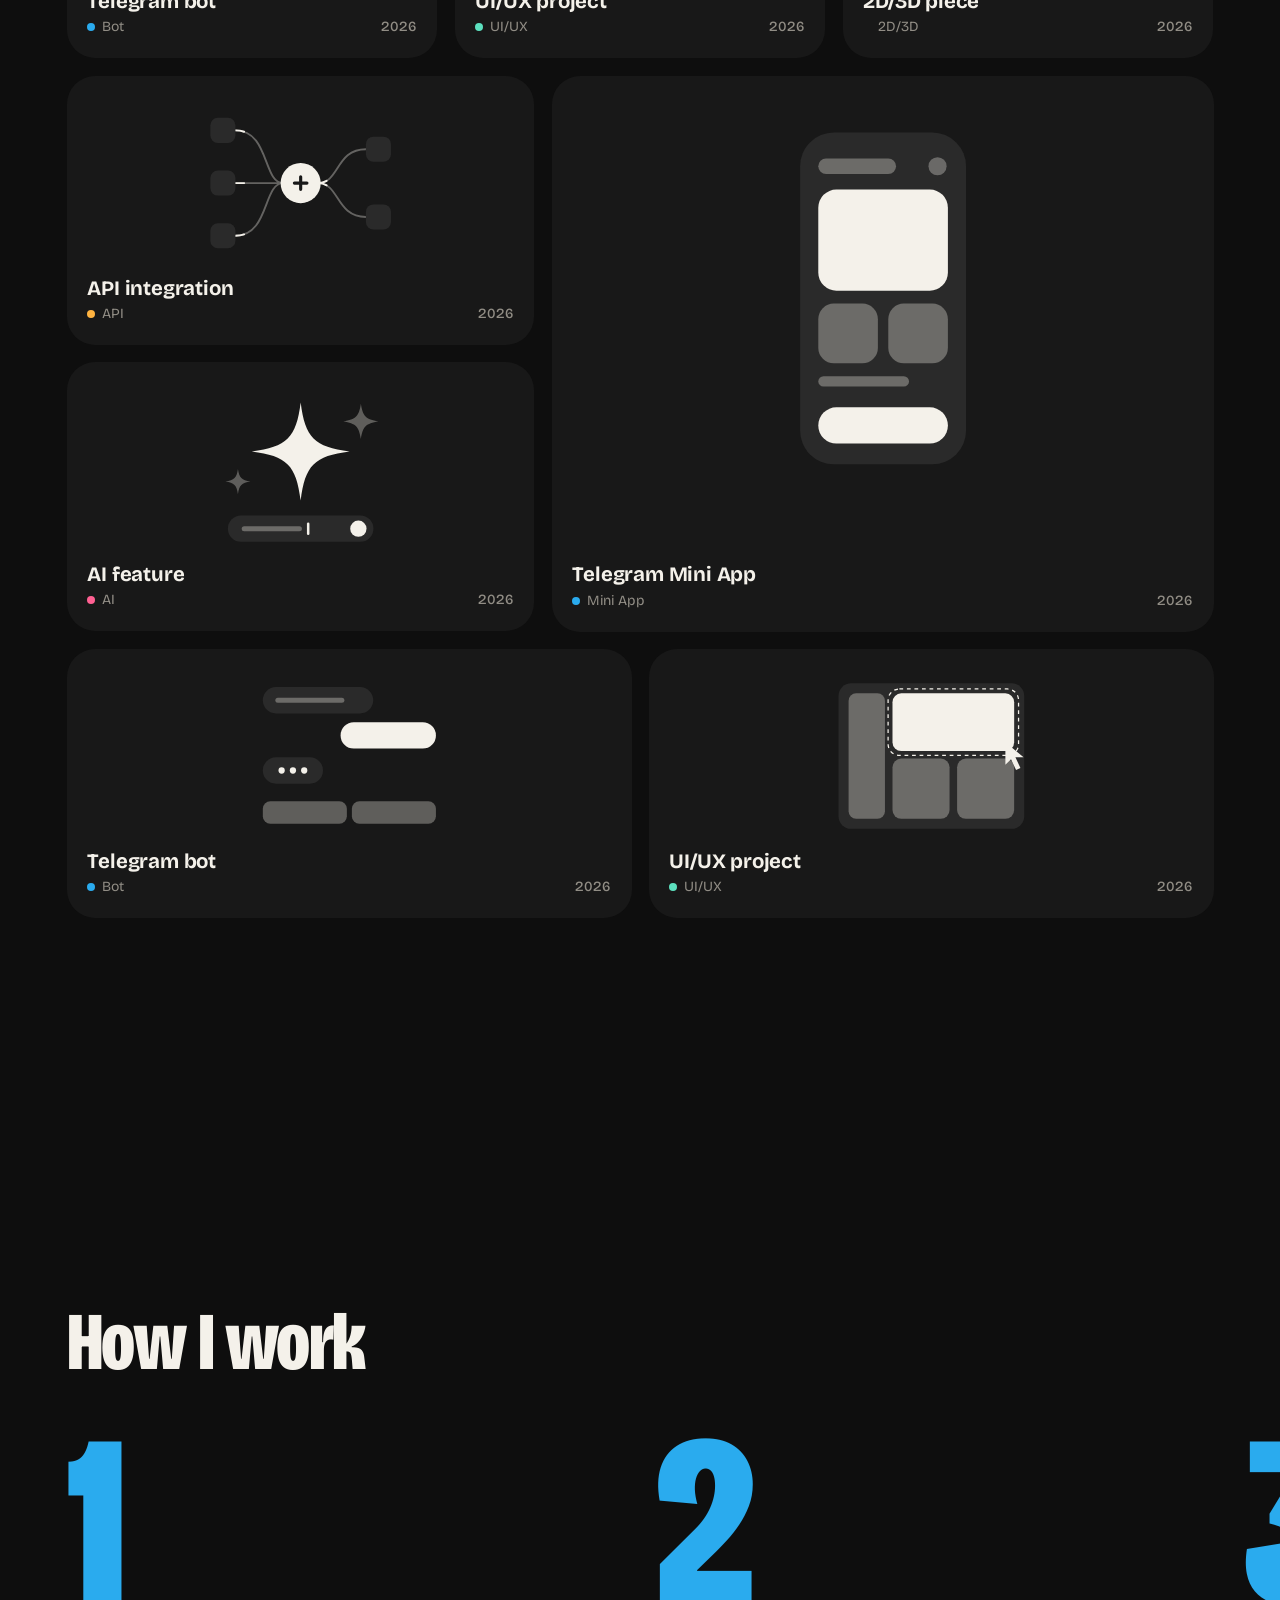
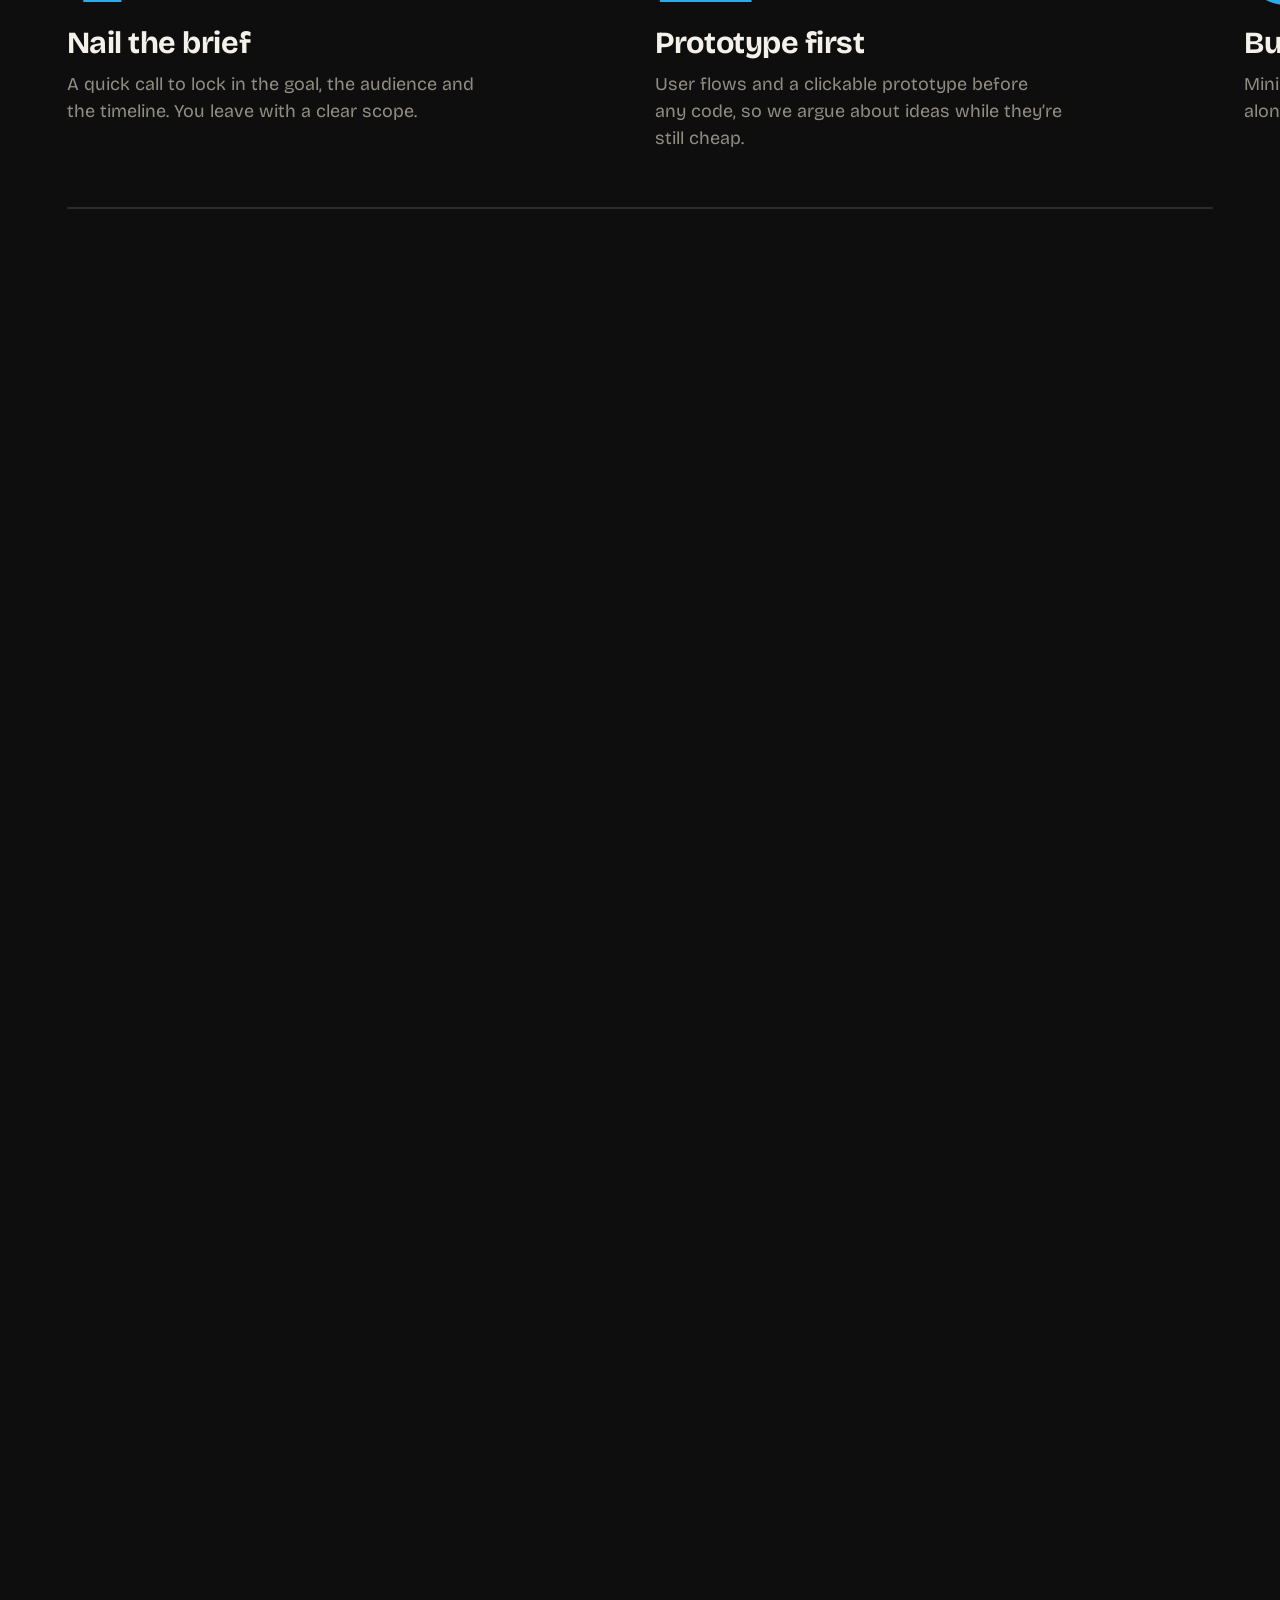
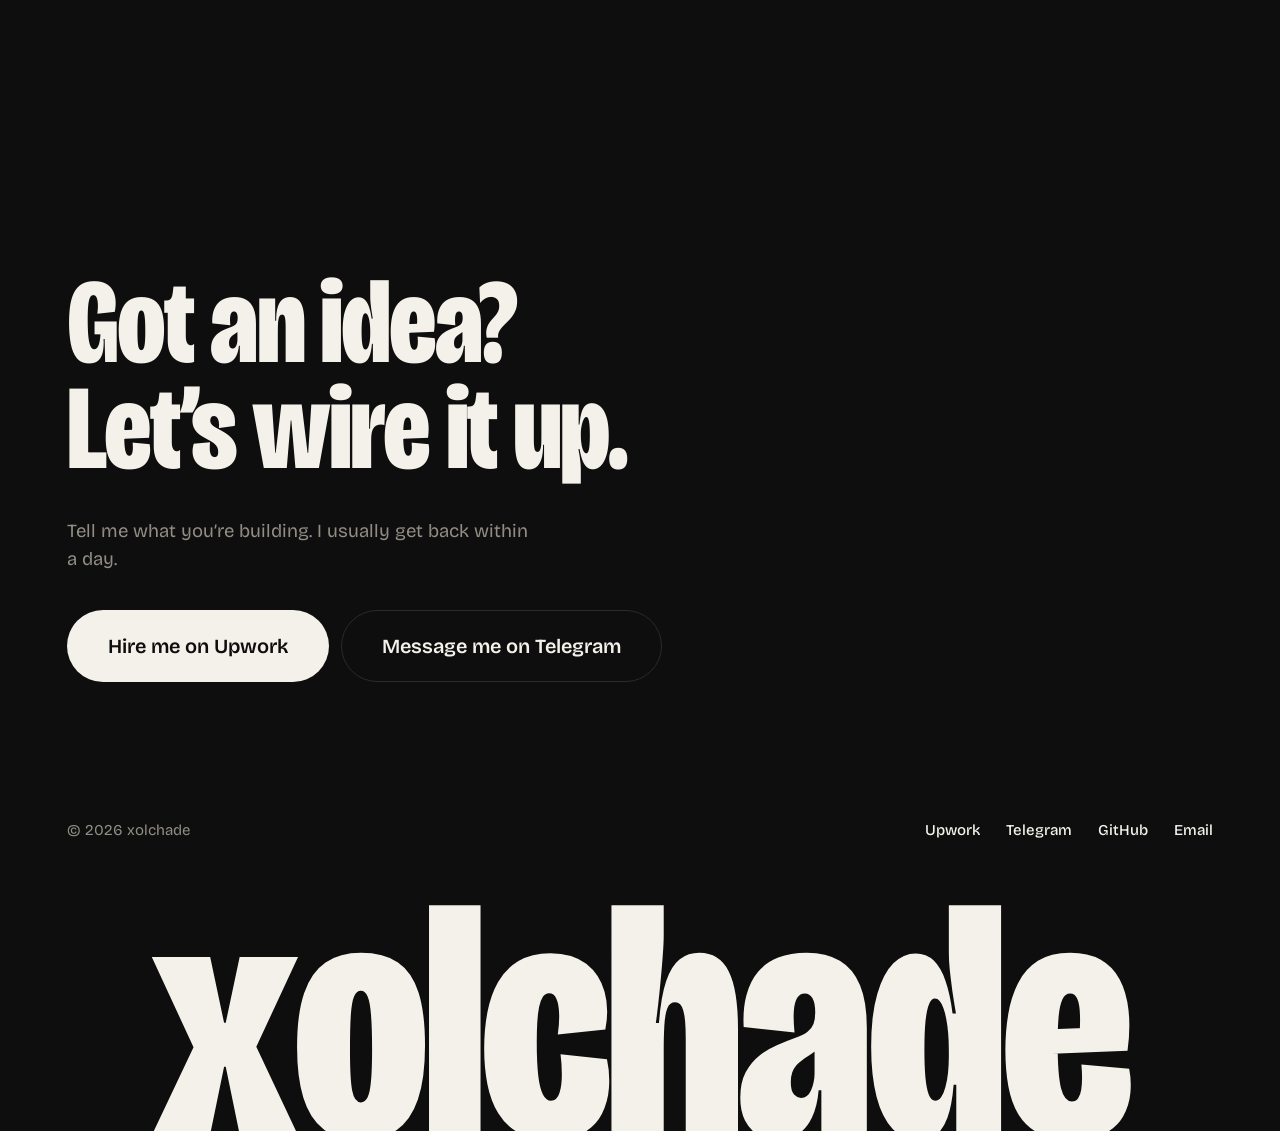
==== commit ee28cfae: "Live site chat: visitor messages go to Telegram, answers come back live - live-chat.js: anything typ" ====
--- a/index.html
+++ b/index.html
@@ -307,6 +307,20 @@
 .ask button:active { scale: .92; }
 .ask svg { width: 20px; height: 20px; fill: none; stroke: currentColor; stroke-width: 2.2; stroke-linecap: round; stroke-linejoin: round; }
 .chat-note { margin-top: 14px; font-size: 14px; color: var(--mute); text-align: center; }
+/* live chat */
+.msg.sys { align-self: center; max-width: none; padding: 2px 10px; background: none; color: var(--mute); font-size: 13px; }
+.msg .meta { display: block; margin-top: 3px; font-size: 12px; opacity: .78; text-align: right; }
+.msg.pending { opacity: .62; }
+.msg.failed { background: color-mix(in oklab, #E5484D 82%, var(--surface)); color: #fff; }
+.msg .retry { border: 0; padding: 0; background: none; color: inherit; font: inherit; font-weight: 700; text-decoration: underline; cursor: pointer; }
+.msg.form { padding: 6px; }
+.leave { display: flex; gap: 6px; }
+.leave input { flex: 1; min-width: 0; height: 38px; border: 0; border-radius: 999px; padding: 0 14px; background: var(--surface); color: var(--ink); font-size: 14.5px; }
+.leave button { flex: none; height: 38px; padding: 0 14px; border: 0; border-radius: 999px; background: var(--acc); color: var(--on-acc); font-weight: 700; font-size: 14px; }
+.leave button:disabled { opacity: .5; }
+.chat.is-live .chat-head small::before { content: ""; display: inline-block; width: 7px; height: 7px; margin-right: 6px; border-radius: 50%; background: var(--ui); vertical-align: 1px; }
+.chat.is-live.is-away .chat-head small::before { background: var(--mute); }
+.ts-box { position: fixed; left: 50%; bottom: 24px; translate: -50% 0; z-index: 90; }
 
 /* ---------- reveals ---------- */
 .js .reveal-mask { overflow: clip; overflow-clip-margin: .04em; padding-bottom: .12em; margin-bottom: -.12em; }
@@ -839,12 +853,13 @@
     <g class="ptr"><path class="ink" d="M318 128v36l9-9 8 17 7-3-8-17h13z"/></g>`,"3d":`
     <g class="bob"><path class="c" d="M200 44l52 30-52 30-52-30z"/><path class="c o6" d="M148 74l52 30v60l-52-30z"/><path class="c o3" d="M252 74l-52 30v60l52-30z"/></g>
     <g class="bob d1"><path class="c" d="M130 150l44 25-44 25-44-25z"/><path class="c o6" d="M86 175l44 25v50l-44-25z"/><path class="c o3" d="M174 175l-44 25v50l44-25z"/></g>
-    <g class="bob d2"><path class="c" d="M276 160l40 23-40 23-40-23z"/><path class="c o6" d="M236 183l40 23v46l-40-23z"/><path class="c o3" d="M316 183l-40 23v46l40-23z"/></g>`};function Ke(e){return`<svg class="art art-${e.kind}" viewBox="0 0 400 300" aria-hidden="true">${Oe[e.kind]||Oe.ui}</svg>`}var kt={A:"01110100011000111111100011000110001",B:"11110100011000111110100011000111110",C:"01110100011000010000100001000101110",D:"11110100011000110001100011000111110",E:"11111100001000011110100001000011111",F:"11111100001000011110100001000010000",G:"01110100011000010111100011000101111",H:"10001100011000111111100011000110001",I:"01110001000010000100001000010001110",J:"00111000100001000010000101001001100",K:"10001100101010011000101001001010001",L:"10000100001000010000100001000011111",M:"10001110111010110101100011000110001",N:"10001110011010110011100011000110001",O:"01110100011000110001100011000101110",P:"11110100011000111110100001000010000",Q:"01110100011000110001101011001001101",R:"11110100011000111110101001001010001",S:"01111100001000001110000010000111110",T:"11111001000010000100001000010000100",U:"10001100011000110001100011000101110",V:"10001100011000110001100010101000100",W:"10001100011000110101101011101110001",X:"10001100010101000100010101000110001",Y:"10001100010101000100001000010000100",Z:"11111000010001000100010001000011111",0:"01110100011001110101110011000101110",1:"00100011000010000100001000010001110",2:"01110100010000100010001000100011111",3:"11110000010000101110000010000111110",4:"00010001100101010010111110001000010",5:"11111100001111000001000011000101110",6:"00110010001000011110100011000101110",7:"11111000010001000100010000100001000",8:"01110100011000101110100011000101110",9:"01110100011000101111000010001001100","/":"00001000010001000100010001000010000","{":"00110010000100010000010000100000110","}":"01100000100001000001000100001001100","&":"01100100101010001000101011001001101",".":"00000000000000000000000000110001100","-":"00000000000000011111000000000000000","*":"00000101010111011111011101010100000","\xB0":"01100100101001001100000000000000000"," ":""};function V(e){return String(e).replace(/[&<>]/g,c=>({"&":"&amp;","<":"&lt;",">":"&gt;"})[c])}function V0(e){let t=String(e).toUpperCase().replace("\u2212","-"),s="";return[...t].forEach((a,c)=>{let i=kt[a]||"";for(let l=0;l<i.length;l++)i[l]==="1"&&(s+=`M${c*6+l%5} ${l/5|0}h.8v.8h-.8z`)}),`<svg class="led" viewBox="0 0 ${Math.max(1,t.length*6-1)} 7" role="img" aria-label="${t}"><path d="${s}"/></svg>`}ye();var N=matchMedia("(prefers-reduced-motion: reduce)").matches,ke=matchMedia("(hover: hover) and (pointer: fine)").matches,y=(e,t=document)=>t.querySelector(e),Y=(e,t=document)=>[...t.querySelectorAll(e)],tt=(e,t,s)=>Math.min(s,Math.max(t,e));Y("[data-link]").forEach(e=>{let t=e.dataset.link;e.href=t==="email"?`mailto:${Q.email}`:Q[t],t!=="email"&&(e.target="_blank",e.rel="noopener")});var Ze=y("#y");Ze&&(Ze.textContent=new Date().getFullYear());var st=[],Ie=!1,Je=scrollY,Qe;function Tt(){Ie=!1;let e=scrollY,t=e-Je;Je=e;for(let s of st)s(e,t)}function te(){Ie||(Ie=!0,requestAnimationFrame(Tt))}function Ce(e){st.push(e),te()}addEventListener("scroll",()=>{te(),clearTimeout(Qe),Qe=setTimeout(te,140)},{passive:!0});addEventListener("resize",te);var et=y(".bar");et&&Ce(e=>et.classList.toggle("scrolled",e>24));function Pe(e){let t=e.getBoundingClientRect().top+scrollY-(e.matches(".process")?0:72);scrollTo({top:t,behavior:N?"auto":"smooth"})}addEventListener("click",e=>{let t=e.target.closest('a[href^="#"]');if(!t||t.dataset.link)return;let s=t.getAttribute("href").length>1&&y(t.getAttribute("href"));s&&(e.preventDefault(),Pe(s),history.replaceState(null,"",t.getAttribute("href")))});if(ke&&!N){let e=document.createElement("div");e.className="cursor",e.innerHTML="<span></span>",document.body.append(e),document.documentElement.classList.add("has-cursor");let t=e.firstChild,s=0,a=0,c=0,i=0,l=0,M=!1,n=()=>{c+=(s-c)*.35,i+=(a-i)*.35,e.style.transform=`translate3d(${c}px,${i}px,0)`,l=M&&Math.abs(s-c)+Math.abs(a-i)>.2?requestAnimationFrame(n):0};addEventListener("pointermove",f=>{!M||f.pointerType!=="mouse"||(s=f.clientX,a=f.clientY,l||(l=requestAnimationFrame(n)))},{passive:!0}),addEventListener("pointerover",f=>{let x=f.target.closest?.("[data-cursor]")?.dataset.cursor;x&&!M&&(c=s=f.clientX,i=a=f.clientY,e.style.transform=`translate3d(${c}px,${i}px,0)`),M=!!x,x&&(t.textContent=x),e.classList.toggle("on",M)},{passive:!0}),document.documentElement.addEventListener("pointerleave",()=>{M=!1,e.classList.remove("on")}),Y(".magnetic").forEach(f=>{f.addEventListener("pointermove",x=>{let I=f.getBoundingClientRect();f.style.translate=`${(x.clientX-I.left-I.width/2)*.25}px ${(x.clientY-I.top-I.height/2)*.35}px`}),f.addEventListener("pointerleave",()=>{f.style.translate=""})})}var we="",be=()=>Promise.resolve().then(()=>(Ve(),We)).then(e=>e.open());addEventListener("keydown",e=>{if(!(e.target.closest?.("input, textarea")||e.ctrlKey||e.metaKey||e.altKey)){if(e.key==="`"||e.key==="~")return e.preventDefault(),be();e.key.length===1&&(we=(we+e.key.toLowerCase()).slice(-8),we==="xolchade"&&(we="",be()))}});console.log("%cpsst, dev. press ` or type xolchade","font: 600 14px system-ui; color: #2AABEE");var Rt=document.documentElement,Ft=Rt.classList.contains("skip-intro")?100:550,qe=e=>new Promise(t=>setTimeout(t,N?0:e)),Ht=matchMedia("(max-width: 1199px)");(function(t){let s=0,a=c=>[...c.childNodes].forEach(i=>{if(i.nodeType!==3)return a(i);let l=document.createDocumentFragment();i.textContent.split(/(\s+)/).forEach(M=>{if(!M)return;if(/^\s+$/.test(M))return l.append(" ");let n=document.createElement("span"),f=document.createElement("span");n.className="w",f.style.setProperty("--i",s++),f.textContent=M,n.append(f),l.append(n)}),i.replaceWith(l)});a(t)})(y(".split"));var se=y("#screen"),qt=y("#gl"),De=Y(".k"),Dt=y("#ro-n"),zt=y("#ro-name"),dt=y("#ro-rot"),Gt=["paper plane","curly braces","neural net"],Fe=null,Me=e=>{De.forEach((t,s)=>t.classList.toggle("on",e<0||e===s)),!(e<0)&&(Dt.innerHTML=V(`0${e+1}/03`),zt.innerHTML=V(Gt[e]))},ot=e=>(e<0?"\u2212":"")+String(Math.abs(e)).padStart(3,"0"),Yt=(navigator.hardwareConcurrency||8)<=2||(navigator.deviceMemory||8)<=2,Bt=window.requestIdleCallback||(e=>setTimeout(e,200));addEventListener("load",()=>Bt(()=>Promise.resolve().then(()=>(at(),nt)).then(({initCloud:e})=>e(qt,{zone:se,still:N||Yt,mobile:()=>Ht.matches,onShape:Me,onRot:(t,s)=>{dt.innerHTML=V(`yaw ${ot(t)}\xB0  pitch ${ot(s)}\xB0`)},onGlitch:t=>se.classList.toggle("glitch",t),onPhase:t=>{let s=se.querySelector(".k.on");s&&s.style.setProperty("--p",t.toFixed(3))}})).then(e=>{Fe=e,e?e.start():(Me(-1),se.classList.add("no-gl"))}).catch(()=>{Me(-1),se.classList.add("no-gl")})),{once:!0});De.forEach(e=>e.addEventListener("click",()=>Fe&&Fe.go(+e.dataset.shape)));se.addEventListener("pointerdown",()=>se.classList.add("spun"),{once:!0});y("#ticker").innerHTML=`<span>${V(["Telegram Mini Apps","Bots","Payments","API integrations","Webhooks","AI assistants","Automations","UI/UX"].join("  \u2022  ")+"  \u2022  ")}</span>`.repeat(2);Y("[data-led]").forEach(e=>{e.innerHTML=V(e.dataset.led)});Me(0);dt.innerHTML=V("yaw 000\xB0  pitch 000\xB0");De.forEach(e=>e.classList.remove("on"));var _=y("#thread"),rt=y("#status"),pt=y("#keyboard"),Ut={works:{text:"Sure thing, scrolling you down \u{1F447}",go:"#work"},services:{text:"Mini Apps & bots, API integrations, AI features and the UI on top. Full menu below \u{1F447}",go:"#services"},process:{text:"TL;DR: we nail the brief, I prototype, I build, we ship. Details below.",go:"#process"},contact:{text:"Love that! Hit me up on Upwork or Telegram \u{1F680}",go:"#contact"},price:{text:"Depends on the scope. Send me the idea and I\u2019ll come back with a clear quote, no surprise invoices."},hi:{text:"Hey hey \u{1F44B} Ask me about work, services, process or price."},fallback:{text:"I\u2019m a scripted demo, so that one\u2019s above my pay grade \u{1F605} The real me replies on Telegram.",tg:!0}},Xt=[[/\b(price|cost|rate|budget|how much|\$)/i,"price"],[/\b(hire|contact|talk|call|telegram|upwork|email|start|let'?s)/i,"contact"],[/\b(process|how (do|does) (you|it) work|timeline|steps|deadline)/i,"process"],[/\b(work|portfolio|project|case|example)/i,"works"],[/\b(service|build|make|bot|mini ?app|api|ai|design|integrat|automat|can you|do you)/i,"services"],[/^(hi|hey|hello|yo|sup|привет)\b/i,"hi"]];function ut(e,t="bot"){let s=document.createElement("li");return s.className=`msg ${t}`,s.textContent=e,_.append(s),_.scrollTop=_.scrollHeight,s}async function Ee(e){rt.textContent="typing\u2026";let t=document.createElement("li");return t.className="msg bot typing",t.innerHTML="<i></i><i></i><i></i>",_.append(t),_.scrollTop=_.scrollHeight,await qe(Math.min(400+e.length*13,1300)),t.remove(),rt.textContent="online",ut(e)}var le=!0;async function ht(e,t){if(le)return;le=!0,ut(t,"me");let s=Ut[e],a=await Ee(s.text);if(s.tg){let c=document.createElement("a");c.href=y('[data-link="telegram"]').href,c.target="_blank",c.rel="noopener",c.textContent=" Open Telegram",a.append(c)}le=!1,s.go&&(await qe(350),Pe(y(s.go)))}(async()=>(await qe(Ft+900),await Ee("Hey! I\u2019m xolchade \u{1F44B}"),await Ee("I wire Telegram, APIs and AI into products that actually work."),await Ee("What do you wanna see?"),pt.hidden=!1,_.scrollTop=_.scrollHeight,le=!1))();pt.addEventListener("click",e=>{let t=e.target.closest("button");t&&ht(t.dataset.go,t.textContent)});y("#ask").addEventListener("submit",e=>{e.preventDefault();let t=y("#q"),s=t.value.trim();!s||le||(t.value="",ht((Xt.find(([a])=>a.test(s))||[0,"fallback"])[1],s))});var mt=new IntersectionObserver(e=>e.forEach(t=>{if(!t.isIntersecting)return;let s=t.target;s.classList.add("in"),mt.unobserve(s),s.matches(".card")&&setTimeout(()=>s.classList.remove("reveal","in"),1300)}),{threshold:.15,rootMargin:"0px 0px -6% 0px"}),ft=e=>e.forEach(t=>mt.observe(t));Y(".svc").forEach((e,t)=>e.style.setProperty("--d",t*90));ft(Y(".reveal, .reveal-mask"));function gt(e,t){let s=t.map(a=>`<span class="it">${a}</span>`).join("");e.innerHTML=`<div class="run">${s}</div><div class="run" aria-hidden="true">${s}</div><div class="run" aria-hidden="true">${s}</div>`}gt(y("#mq1"),ge);gt(y("#mq2"),_e);var de=y("#grid"),He=y("#filters"),Se=[[[7,2],[5,1],[5,1]],[[4,1],[4,1],[4,1]],[[5,1],[7,2],[5,1]],[[6,1],[6,1]]],jt={"0-1":[[12,2]],"0-2":[[7,2],[5,2]],"1-1":[[12,1]],"1-2":[[6,1],[6,1]],"2-1":[[12,1]],"2-2":[[5,2],[7,2]],"3-1":[[12,1]]};function Nt(e){let t=[];for(let s=0;t.length<e;s=(s+1)%Se.length){let a=e-t.length;t.push(...a<Se[s].length?jt[`${s}-${a}`]:Se[s])}return t}var _t=e=>(fe.find(t=>t.kinds.includes(e))||{}).color||"tg";function yt(e,t){let s=fe.find(i=>i.key===e),a=oe.filter(i=>!s.kinds.length||s.kinds.includes(i.kind)),c=Nt(a.length);de.innerHTML=a.map((i,l)=>`
+    <g class="bob d2"><path class="c" d="M276 160l40 23-40 23-40-23z"/><path class="c o6" d="M236 183l40 23v46l-40-23z"/><path class="c o3" d="M316 183l-40 23v46l40-23z"/></g>`};function Ke(e){return`<svg class="art art-${e.kind}" viewBox="0 0 400 300" aria-hidden="true">${Oe[e.kind]||Oe.ui}</svg>`}var kt={A:"01110100011000111111100011000110001",B:"11110100011000111110100011000111110",C:"01110100011000010000100001000101110",D:"11110100011000110001100011000111110",E:"11111100001000011110100001000011111",F:"11111100001000011110100001000010000",G:"01110100011000010111100011000101111",H:"10001100011000111111100011000110001",I:"01110001000010000100001000010001110",J:"00111000100001000010000101001001100",K:"10001100101010011000101001001010001",L:"10000100001000010000100001000011111",M:"10001110111010110101100011000110001",N:"10001110011010110011100011000110001",O:"01110100011000110001100011000101110",P:"11110100011000111110100001000010000",Q:"01110100011000110001101011001001101",R:"11110100011000111110101001001010001",S:"01111100001000001110000010000111110",T:"11111001000010000100001000010000100",U:"10001100011000110001100011000101110",V:"10001100011000110001100010101000100",W:"10001100011000110101101011101110001",X:"10001100010101000100010101000110001",Y:"10001100010101000100001000010000100",Z:"11111000010001000100010001000011111",0:"01110100011001110101110011000101110",1:"00100011000010000100001000010001110",2:"01110100010000100010001000100011111",3:"11110000010000101110000010000111110",4:"00010001100101010010111110001000010",5:"11111100001111000001000011000101110",6:"00110010001000011110100011000101110",7:"11111000010001000100010000100001000",8:"01110100011000101110100011000101110",9:"01110100011000101111000010001001100","/":"00001000010001000100010001000010000","{":"00110010000100010000010000100000110","}":"01100000100001000001000100001001100","&":"01100100101010001000101011001001101",".":"00000000000000000000000000110001100","-":"00000000000000011111000000000000000","*":"00000101010111011111011101010100000","\xB0":"01100100101001001100000000000000000"," ":""};function V(e){return String(e).replace(/[&<>]/g,c=>({"&":"&amp;","<":"&lt;",">":"&gt;"})[c])}function V0(e){let t=String(e).toUpperCase().replace("\u2212","-"),s="";return[...t].forEach((a,c)=>{let i=kt[a]||"";for(let l=0;l<i.length;l++)i[l]==="1"&&(s+=`M${c*6+l%5} ${l/5|0}h.8v.8h-.8z`)}),`<svg class="led" viewBox="0 0 ${Math.max(1,t.length*6-1)} 7" role="img" aria-label="${t}"><path d="${s}"/></svg>`}ye();var N=matchMedia("(prefers-reduced-motion: reduce)").matches,ke=matchMedia("(hover: hover) and (pointer: fine)").matches,y=(e,t=document)=>t.querySelector(e),Y=(e,t=document)=>[...t.querySelectorAll(e)],tt=(e,t,s)=>Math.min(s,Math.max(t,e));Y("[data-link]").forEach(e=>{let t=e.dataset.link;e.href=t==="email"?`mailto:${Q.email}`:Q[t],t!=="email"&&(e.target="_blank",e.rel="noopener")});var Ze=y("#y");Ze&&(Ze.textContent=new Date().getFullYear());var st=[],Ie=!1,Je=scrollY,Qe;function Tt(){Ie=!1;let e=scrollY,t=e-Je;Je=e;for(let s of st)s(e,t)}function te(){Ie||(Ie=!0,requestAnimationFrame(Tt))}function Ce(e){st.push(e),te()}addEventListener("scroll",()=>{te(),clearTimeout(Qe),Qe=setTimeout(te,140)},{passive:!0});addEventListener("resize",te);var et=y(".bar");et&&Ce(e=>et.classList.toggle("scrolled",e>24));function Pe(e){let t=e.getBoundingClientRect().top+scrollY-(e.matches(".process")?0:72);scrollTo({top:t,behavior:N?"auto":"smooth"})}addEventListener("click",e=>{let t=e.target.closest('a[href^="#"]');if(!t||t.dataset.link)return;let s=t.getAttribute("href").length>1&&y(t.getAttribute("href"));s&&(e.preventDefault(),Pe(s),history.replaceState(null,"",t.getAttribute("href")))});if(ke&&!N){let e=document.createElement("div");e.className="cursor",e.innerHTML="<span></span>",document.body.append(e),document.documentElement.classList.add("has-cursor");let t=e.firstChild,s=0,a=0,c=0,i=0,l=0,M=!1,n=()=>{c+=(s-c)*.35,i+=(a-i)*.35,e.style.transform=`translate3d(${c}px,${i}px,0)`,l=M&&Math.abs(s-c)+Math.abs(a-i)>.2?requestAnimationFrame(n):0};addEventListener("pointermove",f=>{!M||f.pointerType!=="mouse"||(s=f.clientX,a=f.clientY,l||(l=requestAnimationFrame(n)))},{passive:!0}),addEventListener("pointerover",f=>{let x=f.target.closest?.("[data-cursor]")?.dataset.cursor;x&&!M&&(c=s=f.clientX,i=a=f.clientY,e.style.transform=`translate3d(${c}px,${i}px,0)`),M=!!x,x&&(t.textContent=x),e.classList.toggle("on",M)},{passive:!0}),document.documentElement.addEventListener("pointerleave",()=>{M=!1,e.classList.remove("on")}),Y(".magnetic").forEach(f=>{f.addEventListener("pointermove",x=>{let I=f.getBoundingClientRect();f.style.translate=`${(x.clientX-I.left-I.width/2)*.25}px ${(x.clientY-I.top-I.height/2)*.35}px`}),f.addEventListener("pointerleave",()=>{f.style.translate=""})})}var we="",be=()=>Promise.resolve().then(()=>(Ve(),We)).then(e=>e.open());addEventListener("keydown",e=>{if(!(e.target.closest?.("input, textarea")||e.ctrlKey||e.metaKey||e.altKey)){if(e.key==="`"||e.key==="~")return e.preventDefault(),be();e.key.length===1&&(we=(we+e.key.toLowerCase()).slice(-8),we==="xolchade"&&(we="",be()))}});console.log("%cpsst, dev. press ` or type xolchade","font: 600 14px system-ui; color: #2AABEE");var Rt=document.documentElement,Ft=Rt.classList.contains("skip-intro")?100:550,qe=e=>new Promise(t=>setTimeout(t,N?0:e)),Ht=matchMedia("(max-width: 1199px)");(function(t){let s=0,a=c=>[...c.childNodes].forEach(i=>{if(i.nodeType!==3)return a(i);let l=document.createDocumentFragment();i.textContent.split(/(\s+)/).forEach(M=>{if(!M)return;if(/^\s+$/.test(M))return l.append(" ");let n=document.createElement("span"),f=document.createElement("span");n.className="w",f.style.setProperty("--i",s++),f.textContent=M,n.append(f),l.append(n)}),i.replaceWith(l)});a(t)})(y(".split"));var se=y("#screen"),qt=y("#gl"),De=Y(".k"),Dt=y("#ro-n"),zt=y("#ro-name"),dt=y("#ro-rot"),Gt=["paper plane","curly braces","neural net"],Fe=null,Me=e=>{De.forEach((t,s)=>t.classList.toggle("on",e<0||e===s)),!(e<0)&&(Dt.innerHTML=V(`0${e+1}/03`),zt.innerHTML=V(Gt[e]))},ot=e=>(e<0?"\u2212":"")+String(Math.abs(e)).padStart(3,"0"),Yt=(navigator.hardwareConcurrency||8)<=2||(navigator.deviceMemory||8)<=2,Bt=window.requestIdleCallback||(e=>setTimeout(e,200));addEventListener("load",()=>Bt(()=>Promise.resolve().then(()=>(at(),nt)).then(({initCloud:e})=>e(qt,{zone:se,still:N||Yt,mobile:()=>Ht.matches,onShape:Me,onRot:(t,s)=>{dt.innerHTML=V(`yaw ${ot(t)}\xB0  pitch ${ot(s)}\xB0`)},onGlitch:t=>se.classList.toggle("glitch",t),onPhase:t=>{let s=se.querySelector(".k.on");s&&s.style.setProperty("--p",t.toFixed(3))}})).then(e=>{Fe=e,e?e.start():(Me(-1),se.classList.add("no-gl"))}).catch(()=>{Me(-1),se.classList.add("no-gl")})),{once:!0});De.forEach(e=>e.addEventListener("click",()=>Fe&&Fe.go(+e.dataset.shape)));se.addEventListener("pointerdown",()=>se.classList.add("spun"),{once:!0});y("#ticker").innerHTML=`<span>${V(["Telegram Mini Apps","Bots","Payments","API integrations","Webhooks","AI assistants","Automations","UI/UX"].join("  \u2022  ")+"  \u2022  ")}</span>`.repeat(2);Y("[data-led]").forEach(e=>{e.innerHTML=V(e.dataset.led)});Me(0);dt.innerHTML=V("yaw 000\xB0  pitch 000\xB0");De.forEach(e=>e.classList.remove("on"));var _=y("#thread"),rt=y("#status"),pt=y("#keyboard"),Ut={works:{text:"Sure thing, scrolling you down \u{1F447}",go:"#work"},services:{text:"Mini Apps & bots, API integrations, AI features and the UI on top. Full menu below \u{1F447}",go:"#services"},process:{text:"TL;DR: we nail the brief, I prototype, I build, we ship. Details below.",go:"#process"},contact:{text:"Love that! Hit me up on Upwork or Telegram \u{1F680}",go:"#contact"},price:{text:"Depends on the scope. Send me the idea and I\u2019ll come back with a clear quote, no surprise invoices."},hi:{text:"Hey hey \u{1F44B} Ask me about work, services, process or price."},fallback:{text:"I\u2019m a scripted demo, so that one\u2019s above my pay grade \u{1F605} The real me replies on Telegram.",tg:!0}},Xt=[[/\b(price|cost|rate|budget|how much|\$)/i,"price"],[/\b(hire|contact|talk|call|telegram|upwork|email|start|let'?s)/i,"contact"],[/\b(process|how (do|does) (you|it) work|timeline|steps|deadline)/i,"process"],[/\b(work|portfolio|project|case|example)/i,"works"],[/\b(service|build|make|bot|mini ?app|api|ai|design|integrat|automat|can you|do you)/i,"services"],[/^(hi|hey|hello|yo|sup|привет)\b/i,"hi"]];function ut(e,t="bot"){let s=document.createElement("li");return s.className=`msg ${t}`,s.textContent=e,_.append(s),_.scrollTop=_.scrollHeight,s}async function Ee(e){rt.textContent="typing\u2026";let t=document.createElement("li");return t.className="msg bot typing",t.innerHTML="<i></i><i></i><i></i>",_.append(t),_.scrollTop=_.scrollHeight,await qe(Math.min(400+e.length*13,1300)),t.remove(),rt.textContent=window.__chatStatus||"online",ut(e)}var le=!0;async function ht(e,t){if(le)return;le=!0,ut(t,"me");let s=Ut[e],a=await Ee(s.text);if(s.tg){let c=document.createElement("a");c.href=y('[data-link="telegram"]').href,c.target="_blank",c.rel="noopener",c.textContent=" Open Telegram",a.append(c)}le=!1,s.go&&(await qe(350),Pe(y(s.go)))}var __chatReady=(async()=>(await qe(Ft+900),await Ee("Hey! I\u2019m xolchade \u{1F44B}"),await Ee("I wire Telegram, APIs and AI into products that actually work."),await Ee("What do you wanna see?"),pt.hidden=!1,_.scrollTop=_.scrollHeight,le=!1))();window.__chat={thread:_,add:ut,typing:Ee,ready:__chatReady};dispatchEvent(new Event("chat:ready"));pt.addEventListener("click",e=>{let t=e.target.closest("button");t&&ht(t.dataset.go,t.textContent)});y("#ask").addEventListener("submit",e=>{e.preventDefault();let t=y("#q"),s=t.value.trim();!s||le||(t.value="",window.liveChat?.enabled?window.liveChat.send(s):ht((Xt.find(([a])=>a.test(s))||[0,"fallback"])[1],s))});var mt=new IntersectionObserver(e=>e.forEach(t=>{if(!t.isIntersecting)return;let s=t.target;s.classList.add("in"),mt.unobserve(s),s.matches(".card")&&setTimeout(()=>s.classList.remove("reveal","in"),1300)}),{threshold:.15,rootMargin:"0px 0px -6% 0px"}),ft=e=>e.forEach(t=>mt.observe(t));Y(".svc").forEach((e,t)=>e.style.setProperty("--d",t*90));ft(Y(".reveal, .reveal-mask"));function gt(e,t){let s=t.map(a=>`<span class="it">${a}</span>`).join("");e.innerHTML=`<div class="run">${s}</div><div class="run" aria-hidden="true">${s}</div><div class="run" aria-hidden="true">${s}</div>`}gt(y("#mq1"),ge);gt(y("#mq2"),_e);var de=y("#grid"),He=y("#filters"),Se=[[[7,2],[5,1],[5,1]],[[4,1],[4,1],[4,1]],[[5,1],[7,2],[5,1]],[[6,1],[6,1]]],jt={"0-1":[[12,2]],"0-2":[[7,2],[5,2]],"1-1":[[12,1]],"1-2":[[6,1],[6,1]],"2-1":[[12,1]],"2-2":[[5,2],[7,2]],"3-1":[[12,1]]};function Nt(e){let t=[];for(let s=0;t.length<e;s=(s+1)%Se.length){let a=e-t.length;t.push(...a<Se[s].length?jt[`${s}-${a}`]:Se[s])}return t}var _t=e=>(fe.find(t=>t.kinds.includes(e))||{}).color||"tg";function yt(e,t){let s=fe.find(i=>i.key===e),a=oe.filter(i=>!s.kinds.length||s.kinds.includes(i.kind)),c=Nt(a.length);de.innerHTML=a.map((i,l)=>`
     <a class="card${t?" reveal":""}" href="https://xolchade.dev/work.html?id=${i.id}" data-cursor="Open" style="--t:var(--${_t(i.kind)});--cs:${c[l][0]};--rs:${c[l][1]};--d:${l%3*60};view-transition-name:card-${i.id}">
       <span class="cover" style="view-transition-name:cover-${i.id}">${Ke(i)}</span>
       <span class="cap"><span><b>${i.title}</b><small><i></i>${me[i.kind]}</small></span><span class="yr">${i.year}</span></span>
     </a>`).join(""),t&&ft(Y(".card",de))}He.innerHTML=fe.map(e=>`<button class="chip" data-key="${e.key}" aria-pressed="${e.key==="all"}">${e.color?`<i style="--c:var(--${e.color})"></i>`:""}${e.label}</button>`).join("");He.addEventListener("click",e=>{let t=e.target.closest(".chip");if(!t||t.getAttribute("aria-pressed")==="true")return;Y(".chip",He).forEach(a=>a.setAttribute("aria-pressed",a===t));let s=()=>yt(t.dataset.key,!1);document.startViewTransition&&!N?document.startViewTransition(s):s()});if(ke&&!N){let e=t=>{let s=t.target.closest(".card");if(!s||t.pointerType!=="mouse")return;let a=s.getBoundingClientRect(),c=(t.clientX-a.left)/a.width,i=(t.clientY-a.top)/a.height,l=Math.min(1,520/a.width);s.classList.add("tilt"),s.style.setProperty("--ry",`${(c-.5)*14*l}deg`),s.style.setProperty("--rx",`${(.5-i)*12*l}deg`),s.style.setProperty("--sx",`${t.clientX-a.left}px`),s.style.setProperty("--sy",`${t.clientY-a.top}px`),s.style.setProperty("--px",`${(c-.5)*-20}px`),s.style.setProperty("--py",`${(i-.5)*-16}px`)};de.addEventListener("pointermove",e,{passive:!0}),de.addEventListener("pointerover",e,{passive:!0}),de.addEventListener("pointerout",t=>{let s=t.target.closest(".card");!s||s.contains(t.relatedTarget)||(s.classList.remove("tilt"),["--rx","--ry","--px","--py"].forEach(a=>s.style.removeProperty(a)))},{passive:!0})}addEventListener("pageswap",()=>y(".cursor")?.classList.remove("on"));var it=y("#process"),vt=y("#track"),Ot=y(".rail i"),ct=Y(".step"),Kt=matchMedia("(min-width: 900px) and (prefers-reduced-motion: no-preference)"),Ae=!1,Le=0,xt=0;new ResizeObserver(()=>{Ae=Kt.matches,Le=Ae?it.offsetHeight-innerHeight:0,xt=it.getBoundingClientRect().top+scrollY,Ae||(vt.style.transform=""),te()}).observe(document.body);Ce(e=>{if(!Ae)return;let t=Le>0?tt((e-xt)/Le,0,1):0;vt.style.transform=`translate3d(${-t*Le}px,0,0)`,Ot.style.transform=`scaleX(${t})`,ct.forEach((s,a)=>s.classList.toggle("on",t>=a/ct.length-.02))});var Z=y("#wordmark");Z.innerHTML=[...Z.textContent].map(e=>`<span>${e}</span>`).join("");if(ke&&!N){let e=Y("span",Z),t=[];Z.addEventListener("pointerenter",()=>{t=e.map(s=>{let a=s.getBoundingClientRect();return[a.left+a.width/2,a.width*2.2]})}),Z.addEventListener("pointermove",s=>e.forEach((a,c)=>{if(!t[c])return;let i=Math.max(0,1-Math.abs(s.clientX-t[c][0])/t[c][1]);a.style.transform=`translate3d(0,${(i*i*16).toFixed(1)}%,0)`}),{passive:!0}),Z.addEventListener("pointerleave",()=>e.forEach(s=>{s.style.transform=""}))}var Re=0,lt;Z.addEventListener("click",()=>{clearTimeout(lt),lt=setTimeout(()=>Re=0,1200),++Re>=5&&(Re=0,be())});(window.requestIdleCallback||setTimeout)(()=>yt("all",!0),{timeout:300});})();
 </script>
+  <script type="module" src="live-chat.js"></script>
   <script>(()=>{var t=document.documentElement,o=document.getElementById("theme"),a=document.querySelector('meta[name="theme-color"]'),s=matchMedia("(prefers-reduced-motion: reduce)").matches,e=()=>t.dataset.theme||"dark",r=()=>{o.setAttribute("aria-label",e()==="dark"?"Switch to light theme":"Switch to dark theme"),a&&(a.content=e()==="dark"?"#0E0E0E":"#F4F1EA")};r();o.addEventListener("click",async()=>{let n=e()==="dark"?"light":"dark",c=()=>{t.dataset.theme=n,r()};try{localStorage.setItem("theme",n)}catch{}if(!document.startViewTransition||s)return c();t.classList.add("theming"),await document.startViewTransition(c).finished,t.classList.remove("theming")});})();
 </script>
 <script>(()=>{const f=document.querySelector(".bgfx");if(!f||!matchMedia("(hover: hover) and (pointer: fine)").matches)return;let x=0,y=0,r=0;addEventListener("pointermove",e=>{x=e.clientX;y=e.clientY;f.classList.add("on");r||(r=requestAnimationFrame(()=>{r=0;f.style.setProperty("--mx",x+"px");f.style.setProperty("--my",y+"px")}))},{passive:!0});document.documentElement.addEventListener("pointerleave",()=>f.classList.remove("on"))})()</script>
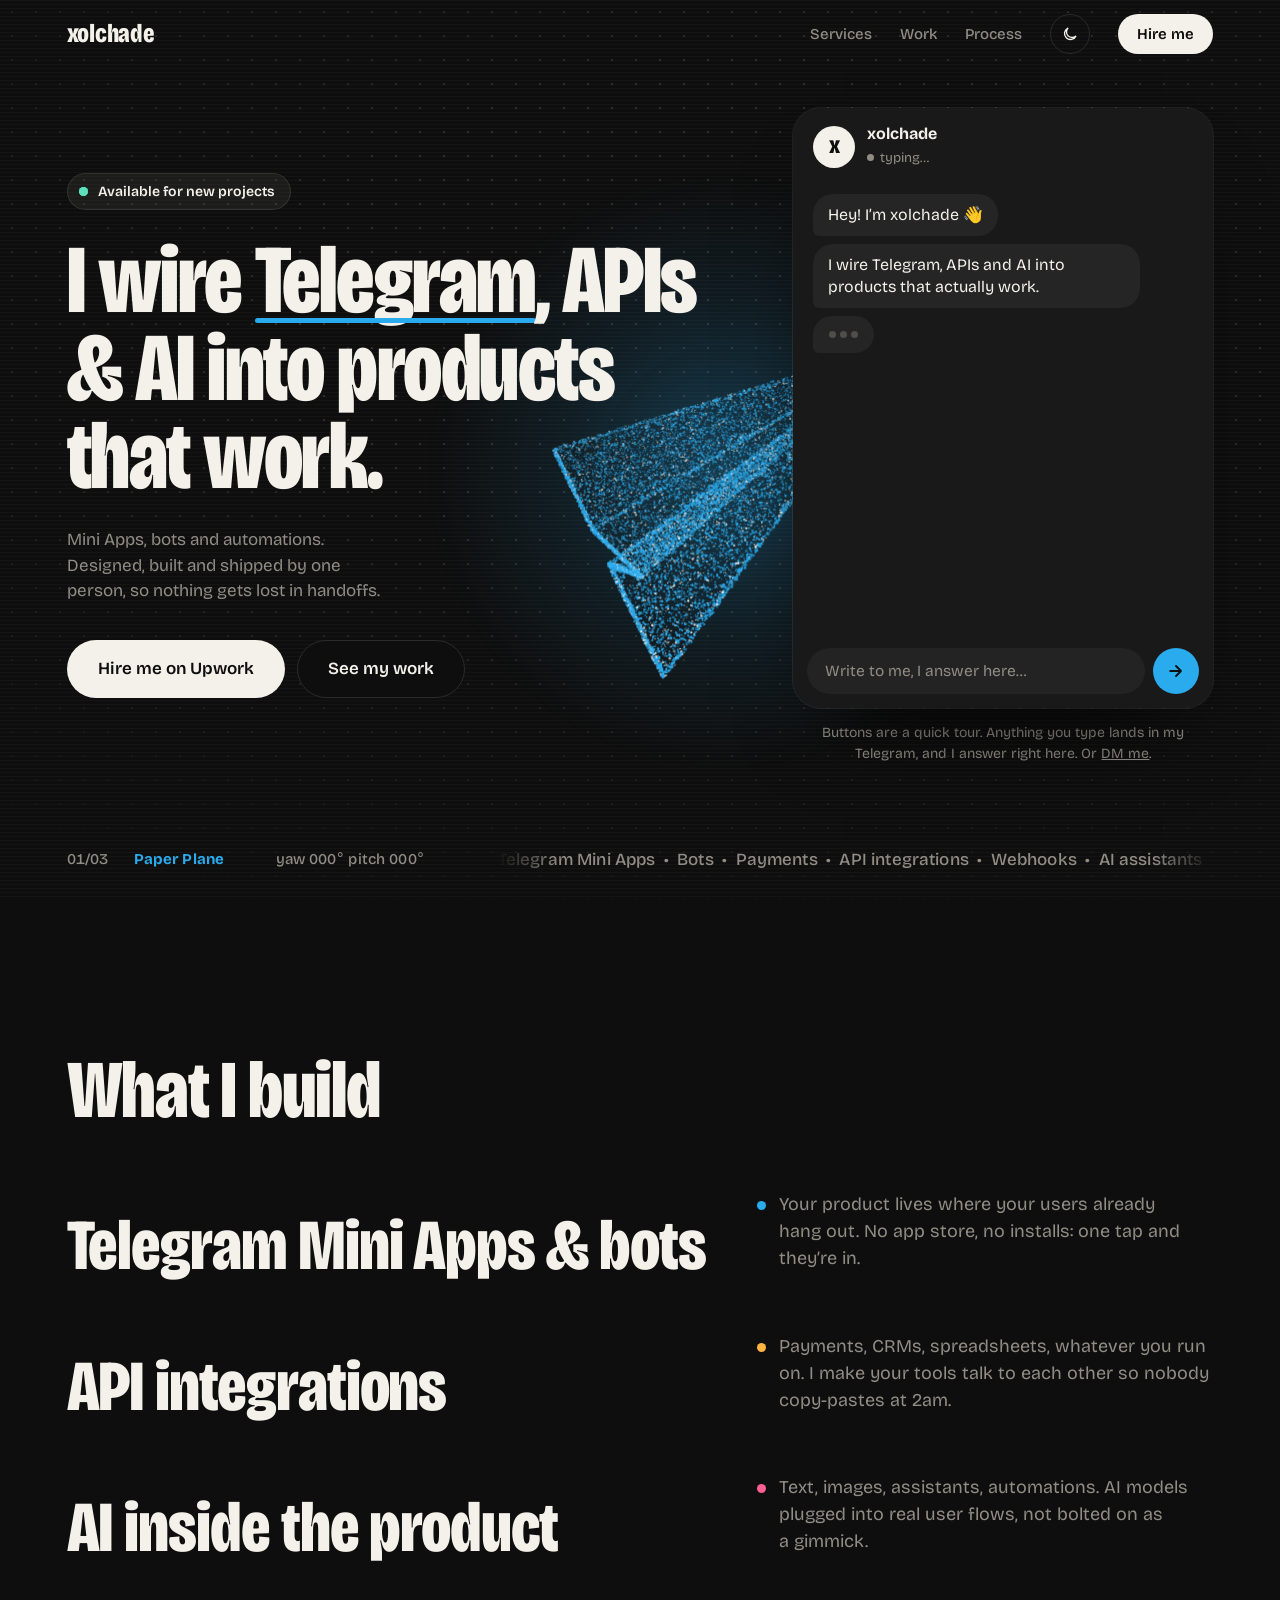
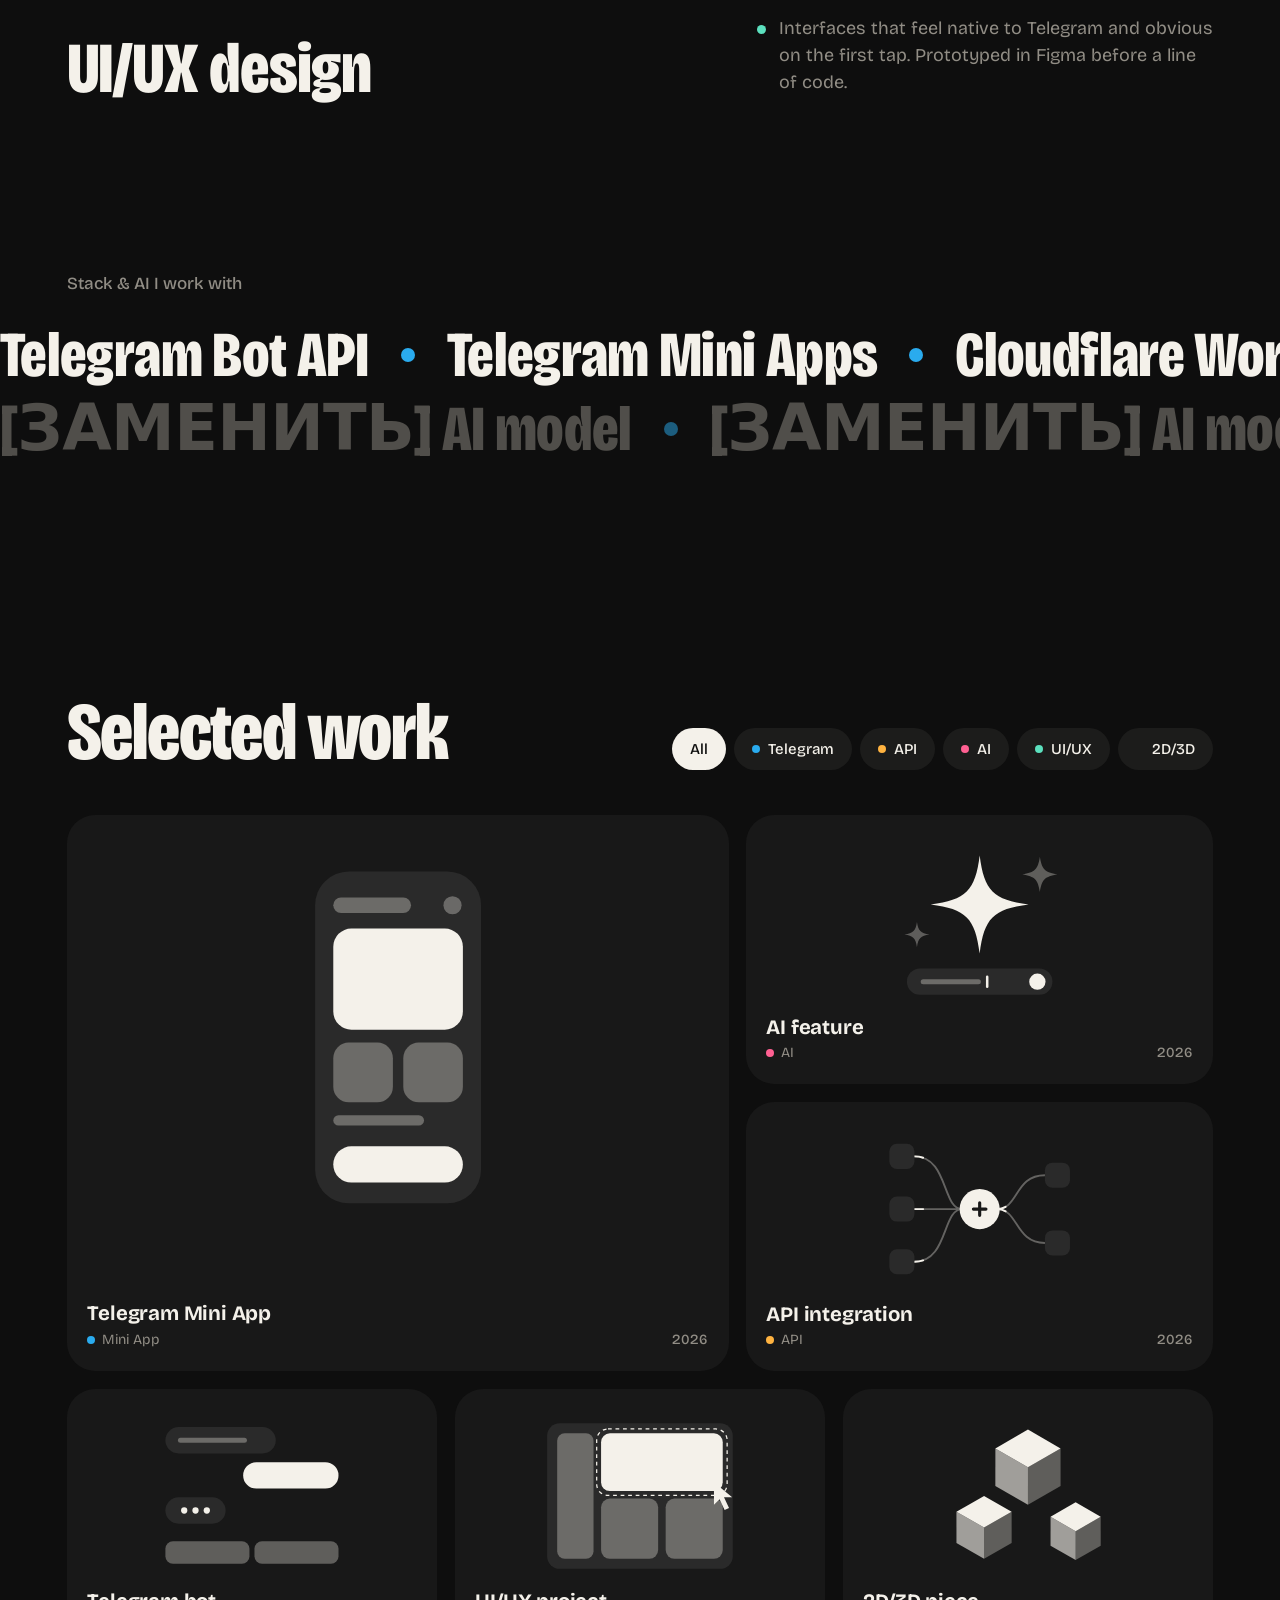
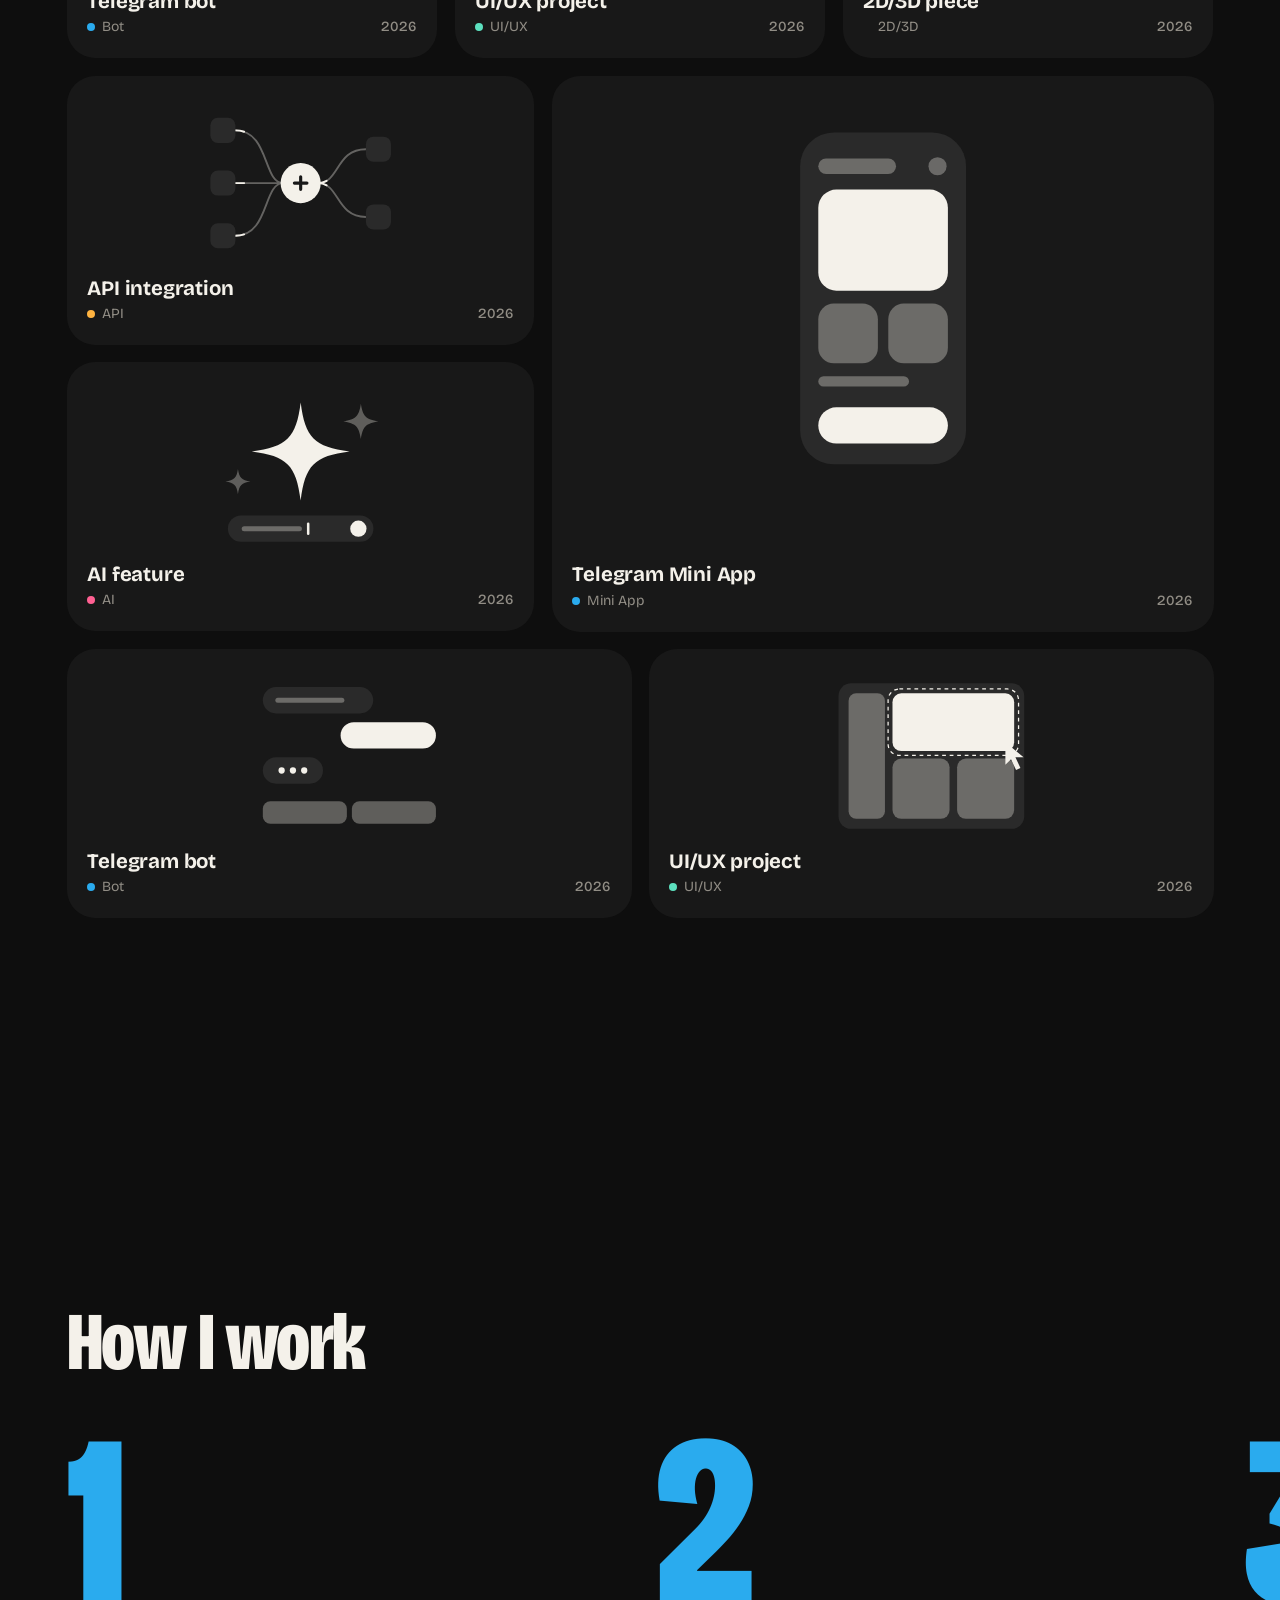
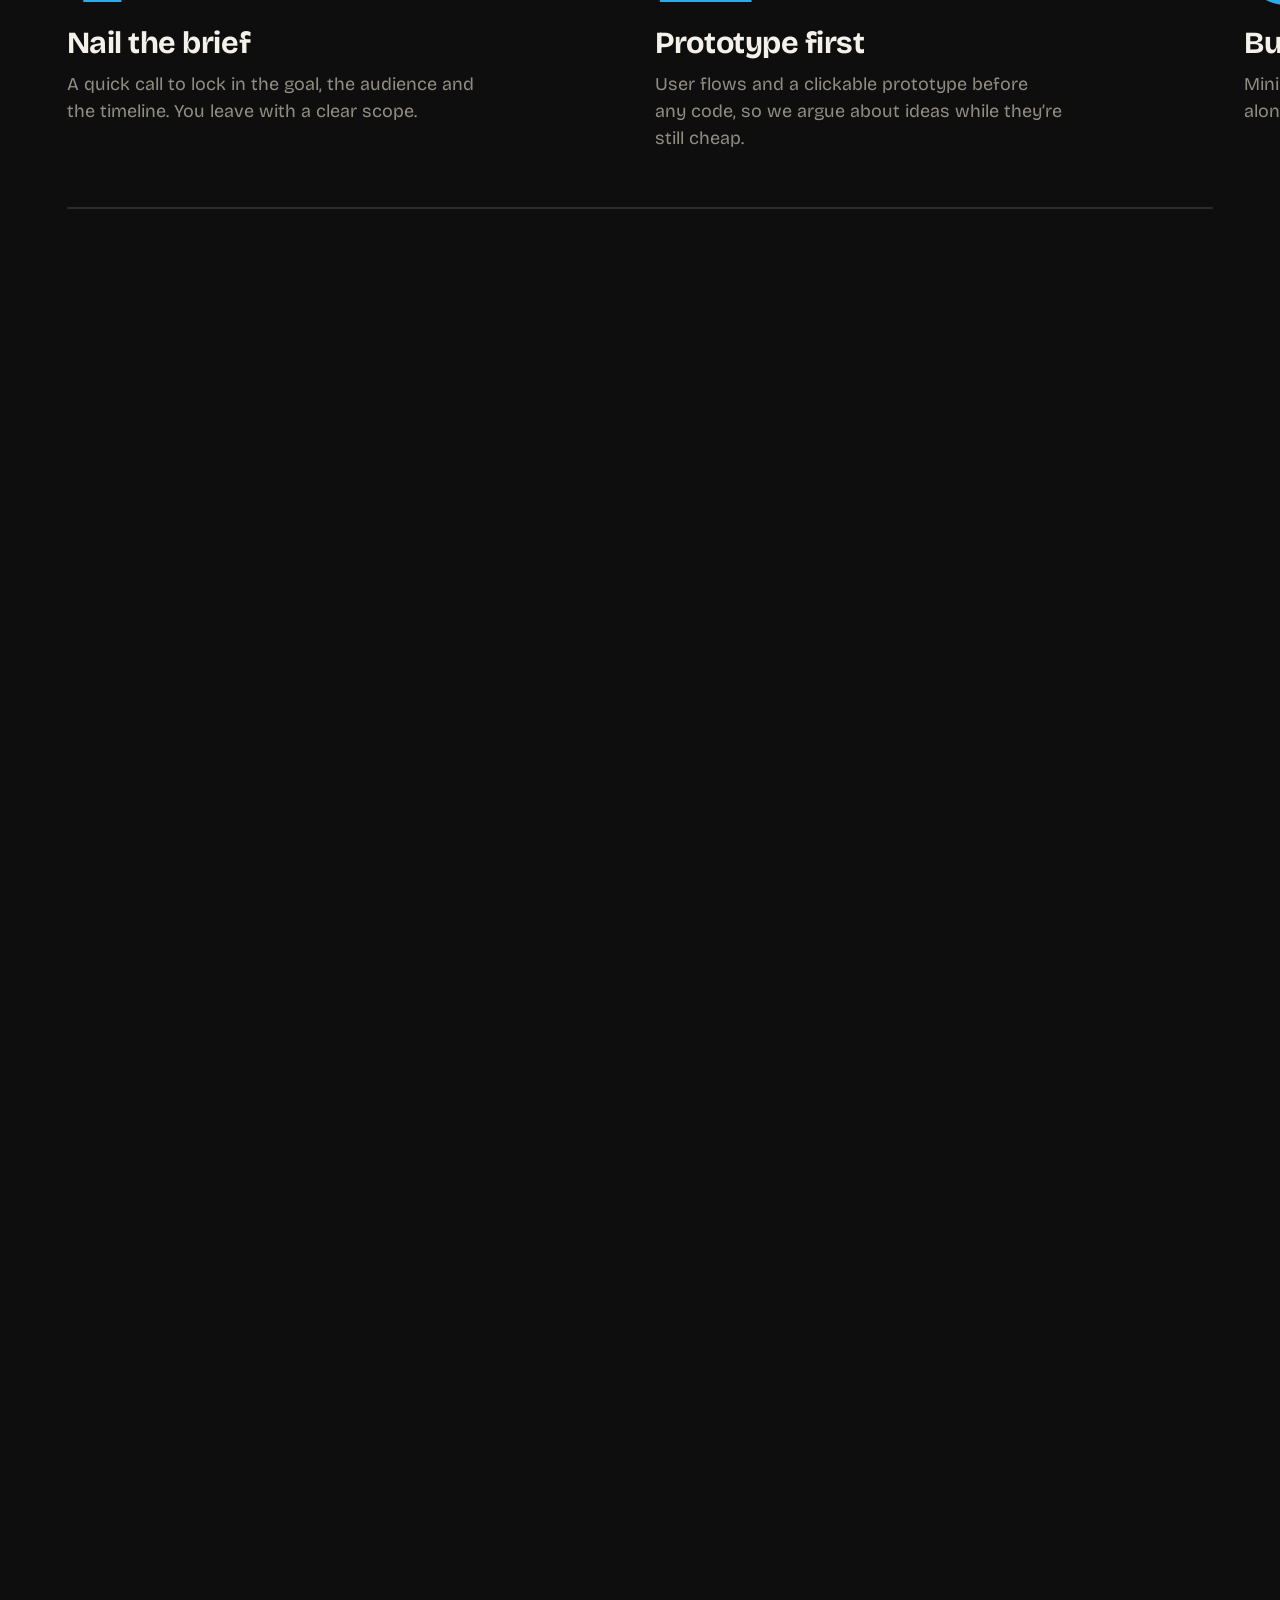
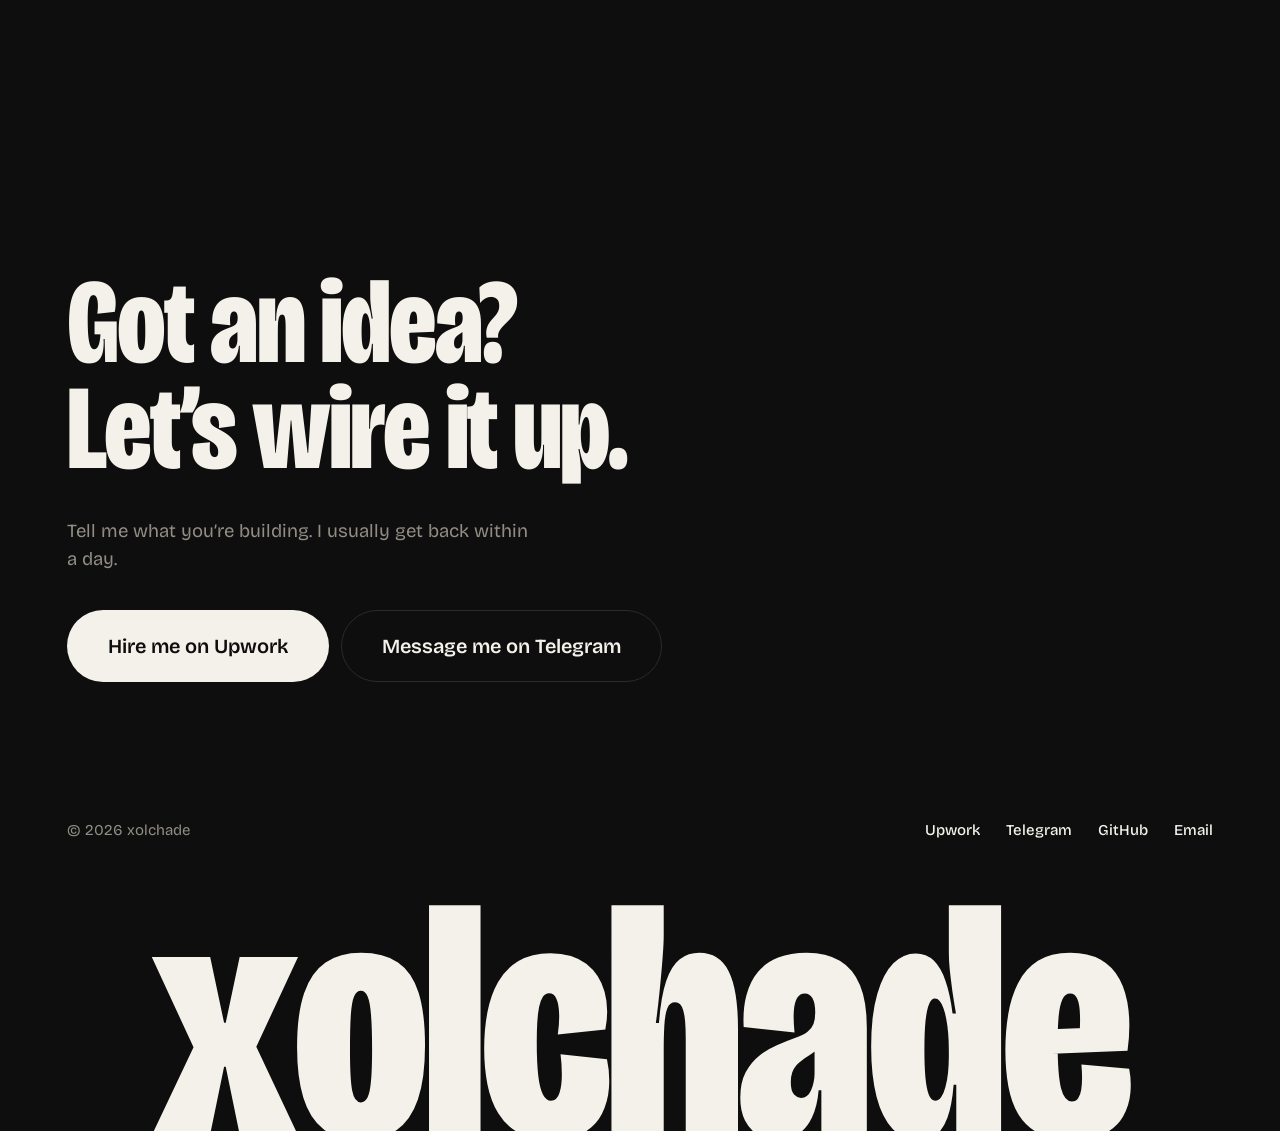
==== commit ce50bdfd: "Live chat: Turnstile off, per-IP new-chat limit, fallback for blocked networks - Turnstile is now op" ====
--- a/index.html
+++ b/index.html
@@ -320,6 +320,8 @@
 .leave button:disabled { opacity: .5; }
 .chat.is-live .chat-head small::before { content: ""; display: inline-block; width: 7px; height: 7px; margin-right: 6px; border-radius: 50%; background: var(--ui); vertical-align: 1px; }
 .chat.is-live.is-away .chat-head small::before { background: var(--mute); }
+.msg .alt { display: flex; gap: 8px; margin-top: 10px; }
+.msg .alt a { padding: 7px 14px; border-radius: 999px; background: var(--acc); color: var(--on-acc); font-weight: 700; font-size: 14px; text-decoration: none; }
 .ts-box { position: fixed; left: 50%; bottom: 24px; translate: -50% 0; z-index: 90; }
 
 /* ---------- reveals ---------- */
